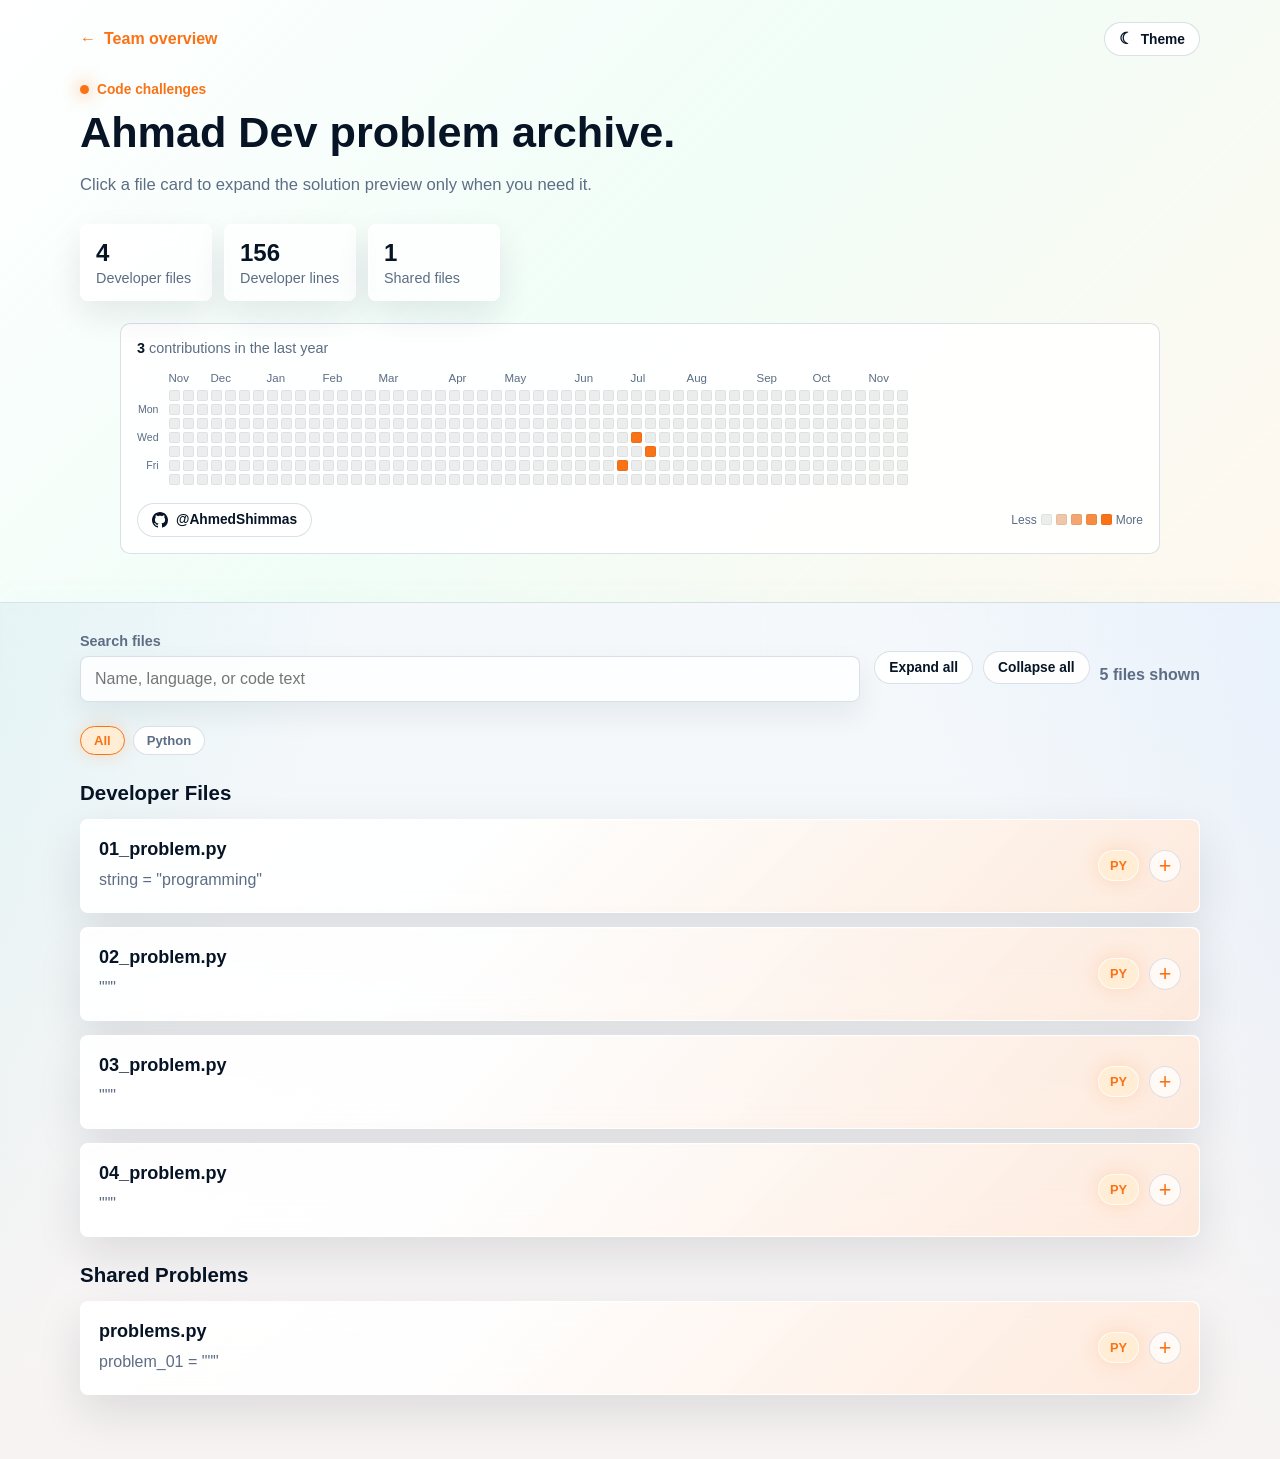
==== ahmad-dev.html @ 38b221e8 "chore: regenerate site [skip ci]" ====
<!DOCTYPE html>
<html lang="en">
<head>
  <meta charset="UTF-8" />
  <meta name="viewport" content="width=device-width, initial-scale=1.0" />
  <title>Ahmad Dev Problems</title>
  <script>(function () {
  try {
    var stored = localStorage.getItem("stg-theme");
    var theme = stored || (window.matchMedia && window.matchMedia("(prefers-color-scheme: light)").matches ? "light" : "dark");
    document.documentElement.setAttribute("data-theme", theme);
  } catch (e) {
    document.documentElement.setAttribute("data-theme", "dark");
  }
})();</script>
  <link rel="stylesheet" href="styles.css" />
  <script src="site.js" defer></script>
</head>
<body>
  <header class="hero developer-hero" style="--accent: #f97316; --soft: #ffedd5; --warm: #dcfce7; --ring: rgba(249, 115, 22, 0.2);">
    <nav class="topbar">
      <a class="back-link" href="index.html"><span aria-hidden="true">&larr;</span> Team overview</a>
      
      <button class="ghost-btn theme-toggle" type="button" data-theme-toggle aria-pressed="false" aria-label="Toggle theme">
        <span class="theme-icon" aria-hidden="true"><span class="icon-dark">&#9790;</span><span class="icon-light">&#9728;</span></span>
        <span>Theme</span>
      </button>
    
    </nav>
    <div class="hero-inner">
      <div class="hero-copy">
        <p class="eyebrow">Code challenges</p>
        <h1>Ahmad Dev problem archive.</h1>
        <p>Click a file card to expand the solution preview only when you need it.</p>
        <div class="stat-row">
          
      <div class="stat">
        <strong>4</strong>
        <span>Developer files</span>
      </div>
    
          
      <div class="stat">
        <strong>156</strong>
        <span>Developer lines</span>
      </div>
    
          
      <div class="stat">
        <strong>1</strong>
        <span>Shared files</span>
      </div>
    
        </div>
        
      <figure class="contrib" style="--accent: #f97316;">
        <figcaption class="contrib-caption">
          <strong>3</strong> contributions in the last year
        </figcaption>
        <div class="contrib-scroll">
          <div class="contrib-inner">
            <div class="contrib-months"><span class="contrib-month" style="--span: 3">Nov</span><span class="contrib-month" style="--span: 4">Dec</span><span class="contrib-month" style="--span: 4">Jan</span><span class="contrib-month" style="--span: 4">Feb</span><span class="contrib-month" style="--span: 5">Mar</span><span class="contrib-month" style="--span: 4">Apr</span><span class="contrib-month" style="--span: 5">May</span><span class="contrib-month" style="--span: 4">Jun</span><span class="contrib-month" style="--span: 4">Jul</span><span class="contrib-month" style="--span: 5">Aug</span><span class="contrib-month" style="--span: 4">Sep</span><span class="contrib-month" style="--span: 4">Oct</span><span class="contrib-month" style="--span: 3">Nov</span></div>
            <div class="contrib-weekdays"><span>Mon</span><span>Wed</span><span>Fri</span></div>
            <div class="contrib-weeks"><div class="contrib-week"><span class="contrib-day" data-level="0" title="2025-11-16"></span><span class="contrib-day" data-level="0" title="2025-11-17"></span><span class="contrib-day" data-level="0" title="2025-11-18"></span><span class="contrib-day" data-level="0" title="2025-11-19"></span><span class="contrib-day" data-level="0" title="2025-11-20"></span><span class="contrib-day" data-level="0" title="2025-11-21"></span><span class="contrib-day" data-level="0" title="2025-11-22"></span></div><div class="contrib-week"><span class="contrib-day" data-level="0" title="2025-11-23"></span><span class="contrib-day" data-level="0" title="2025-11-24"></span><span class="contrib-day" data-level="0" title="2025-11-25"></span><span class="contrib-day" data-level="0" title="2025-11-26"></span><span class="contrib-day" data-level="0" title="2025-11-27"></span><span class="contrib-day" data-level="0" title="2025-11-28"></span><span class="contrib-day" data-level="0" title="2025-11-29"></span></div><div class="contrib-week"><span class="contrib-day" data-level="0" title="2025-11-30"></span><span class="contrib-day" data-level="0" title="2025-12-01"></span><span class="contrib-day" data-level="0" title="2025-12-02"></span><span class="contrib-day" data-level="0" title="2025-12-03"></span><span class="contrib-day" data-level="0" title="2025-12-04"></span><span class="contrib-day" data-level="0" title="2025-12-05"></span><span class="contrib-day" data-level="0" title="2025-12-06"></span></div><div class="contrib-week"><span class="contrib-day" data-level="0" title="2025-12-07"></span><span class="contrib-day" data-level="0" title="2025-12-08"></span><span class="contrib-day" data-level="0" title="2025-12-09"></span><span class="contrib-day" data-level="0" title="2025-12-10"></span><span class="contrib-day" data-level="0" title="2025-12-11"></span><span class="contrib-day" data-level="0" title="2025-12-12"></span><span class="contrib-day" data-level="0" title="2025-12-13"></span></div><div class="contrib-week"><span class="contrib-day" data-level="0" title="2025-12-14"></span><span class="contrib-day" data-level="0" title="2025-12-15"></span><span class="contrib-day" data-level="0" title="2025-12-16"></span><span class="contrib-day" data-level="0" title="2025-12-17"></span><span class="contrib-day" data-level="0" title="2025-12-18"></span><span class="contrib-day" data-level="0" title="2025-12-19"></span><span class="contrib-day" data-level="0" title="2025-12-20"></span></div><div class="contrib-week"><span class="contrib-day" data-level="0" title="2025-12-21"></span><span class="contrib-day" data-level="0" title="2025-12-22"></span><span class="contrib-day" data-level="0" title="2025-12-23"></span><span class="contrib-day" data-level="0" title="2025-12-24"></span><span class="contrib-day" data-level="0" title="2025-12-25"></span><span class="contrib-day" data-level="0" title="2025-12-26"></span><span class="contrib-day" data-level="0" title="2025-12-27"></span></div><div class="contrib-week"><span class="contrib-day" data-level="0" title="2025-12-28"></span><span class="contrib-day" data-level="0" title="2025-12-29"></span><span class="contrib-day" data-level="0" title="2025-12-30"></span><span class="contrib-day" data-level="0" title="2025-12-31"></span><span class="contrib-day" data-level="0" title="2026-01-01"></span><span class="contrib-day" data-level="0" title="2026-01-02"></span><span class="contrib-day" data-level="0" title="2026-01-03"></span></div><div class="contrib-week"><span class="contrib-day" data-level="0" title="2026-01-04"></span><span class="contrib-day" data-level="0" title="2026-01-05"></span><span class="contrib-day" data-level="0" title="2026-01-06"></span><span class="contrib-day" data-level="0" title="2026-01-07"></span><span class="contrib-day" data-level="0" title="2026-01-08"></span><span class="contrib-day" data-level="0" title="2026-01-09"></span><span class="contrib-day" data-level="0" title="2026-01-10"></span></div><div class="contrib-week"><span class="contrib-day" data-level="0" title="2026-01-11"></span><span class="contrib-day" data-level="0" title="2026-01-12"></span><span class="contrib-day" data-level="0" title="2026-01-13"></span><span class="contrib-day" data-level="0" title="2026-01-14"></span><span class="contrib-day" data-level="0" title="2026-01-15"></span><span class="contrib-day" data-level="0" title="2026-01-16"></span><span class="contrib-day" data-level="0" title="2026-01-17"></span></div><div class="contrib-week"><span class="contrib-day" data-level="0" title="2026-01-18"></span><span class="contrib-day" data-level="0" title="2026-01-19"></span><span class="contrib-day" data-level="0" title="2026-01-20"></span><span class="contrib-day" data-level="0" title="2026-01-21"></span><span class="contrib-day" data-level="0" title="2026-01-22"></span><span class="contrib-day" data-level="0" title="2026-01-23"></span><span class="contrib-day" data-level="0" title="2026-01-24"></span></div><div class="contrib-week"><span class="contrib-day" data-level="0" title="2026-01-25"></span><span class="contrib-day" data-level="0" title="2026-01-26"></span><span class="contrib-day" data-level="0" title="2026-01-27"></span><span class="contrib-day" data-level="0" title="2026-01-28"></span><span class="contrib-day" data-level="0" title="2026-01-29"></span><span class="contrib-day" data-level="0" title="2026-01-30"></span><span class="contrib-day" data-level="0" title="2026-01-31"></span></div><div class="contrib-week"><span class="contrib-day" data-level="0" title="2026-02-01"></span><span class="contrib-day" data-level="0" title="2026-02-02"></span><span class="contrib-day" data-level="0" title="2026-02-03"></span><span class="contrib-day" data-level="0" title="2026-02-04"></span><span class="contrib-day" data-level="0" title="2026-02-05"></span><span class="contrib-day" data-level="0" title="2026-02-06"></span><span class="contrib-day" data-level="0" title="2026-02-07"></span></div><div class="contrib-week"><span class="contrib-day" data-level="0" title="2026-02-08"></span><span class="contrib-day" data-level="0" title="2026-02-09"></span><span class="contrib-day" data-level="0" title="2026-02-10"></span><span class="contrib-day" data-level="0" title="2026-02-11"></span><span class="contrib-day" data-level="0" title="2026-02-12"></span><span class="contrib-day" data-level="0" title="2026-02-13"></span><span class="contrib-day" data-level="0" title="2026-02-14"></span></div><div class="contrib-week"><span class="contrib-day" data-level="0" title="2026-02-15"></span><span class="contrib-day" data-level="0" title="2026-02-16"></span><span class="contrib-day" data-level="0" title="2026-02-17"></span><span class="contrib-day" data-level="0" title="2026-02-18"></span><span class="contrib-day" data-level="0" title="2026-02-19"></span><span class="contrib-day" data-level="0" title="2026-02-20"></span><span class="contrib-day" data-level="0" title="2026-02-21"></span></div><div class="contrib-week"><span class="contrib-day" data-level="0" title="2026-02-22"></span><span class="contrib-day" data-level="0" title="2026-02-23"></span><span class="contrib-day" data-level="0" title="2026-02-24"></span><span class="contrib-day" data-level="0" title="2026-02-25"></span><span class="contrib-day" data-level="0" title="2026-02-26"></span><span class="contrib-day" data-level="0" title="2026-02-27"></span><span class="contrib-day" data-level="0" title="2026-02-28"></span></div><div class="contrib-week"><span class="contrib-day" data-level="0" title="2026-03-01"></span><span class="contrib-day" data-level="0" title="2026-03-02"></span><span class="contrib-day" data-level="0" title="2026-03-03"></span><span class="contrib-day" data-level="0" title="2026-03-04"></span><span class="contrib-day" data-level="0" title="2026-03-05"></span><span class="contrib-day" data-level="0" title="2026-03-06"></span><span class="contrib-day" data-level="0" title="2026-03-07"></span></div><div class="contrib-week"><span class="contrib-day" data-level="0" title="2026-03-08"></span><span class="contrib-day" data-level="0" title="2026-03-09"></span><span class="contrib-day" data-level="0" title="2026-03-10"></span><span class="contrib-day" data-level="0" title="2026-03-11"></span><span class="contrib-day" data-level="0" title="2026-03-12"></span><span class="contrib-day" data-level="0" title="2026-03-13"></span><span class="contrib-day" data-level="0" title="2026-03-14"></span></div><div class="contrib-week"><span class="contrib-day" data-level="0" title="2026-03-15"></span><span class="contrib-day" data-level="0" title="2026-03-16"></span><span class="contrib-day" data-level="0" title="2026-03-17"></span><span class="contrib-day" data-level="0" title="2026-03-18"></span><span class="contrib-day" data-level="0" title="2026-03-19"></span><span class="contrib-day" data-level="0" title="2026-03-20"></span><span class="contrib-day" data-level="0" title="2026-03-21"></span></div><div class="contrib-week"><span class="contrib-day" data-level="0" title="2026-03-22"></span><span class="contrib-day" data-level="0" title="2026-03-23"></span><span class="contrib-day" data-level="0" title="2026-03-24"></span><span class="contrib-day" data-level="0" title="2026-03-25"></span><span class="contrib-day" data-level="0" title="2026-03-26"></span><span class="contrib-day" data-level="0" title="2026-03-27"></span><span class="contrib-day" data-level="0" title="2026-03-28"></span></div><div class="contrib-week"><span class="contrib-day" data-level="0" title="2026-03-29"></span><span class="contrib-day" data-level="0" title="2026-03-30"></span><span class="contrib-day" data-level="0" title="2026-03-31"></span><span class="contrib-day" data-level="0" title="2026-04-01"></span><span class="contrib-day" data-level="0" title="2026-04-02"></span><span class="contrib-day" data-level="0" title="2026-04-03"></span><span class="contrib-day" data-level="0" title="2026-04-04"></span></div><div class="contrib-week"><span class="contrib-day" data-level="0" title="2026-04-05"></span><span class="contrib-day" data-level="0" title="2026-04-06"></span><span class="contrib-day" data-level="0" title="2026-04-07"></span><span class="contrib-day" data-level="0" title="2026-04-08"></span><span class="contrib-day" data-level="0" title="2026-04-09"></span><span class="contrib-day" data-level="0" title="2026-04-10"></span><span class="contrib-day" data-level="0" title="2026-04-11"></span></div><div class="contrib-week"><span class="contrib-day" data-level="0" title="2026-04-12"></span><span class="contrib-day" data-level="0" title="2026-04-13"></span><span class="contrib-day" data-level="0" title="2026-04-14"></span><span class="contrib-day" data-level="0" title="2026-04-15"></span><span class="contrib-day" data-level="0" title="2026-04-16"></span><span class="contrib-day" data-level="0" title="2026-04-17"></span><span class="contrib-day" data-level="0" title="2026-04-18"></span></div><div class="contrib-week"><span class="contrib-day" data-level="0" title="2026-04-19"></span><span class="contrib-day" data-level="0" title="2026-04-20"></span><span class="contrib-day" data-level="0" title="2026-04-21"></span><span class="contrib-day" data-level="0" title="2026-04-22"></span><span class="contrib-day" data-level="0" title="2026-04-23"></span><span class="contrib-day" data-level="0" title="2026-04-24"></span><span class="contrib-day" data-level="0" title="2026-04-25"></span></div><div class="contrib-week"><span class="contrib-day" data-level="0" title="2026-04-26"></span><span class="contrib-day" data-level="0" title="2026-04-27"></span><span class="contrib-day" data-level="0" title="2026-04-28"></span><span class="contrib-day" data-level="0" title="2026-04-29"></span><span class="contrib-day" data-level="0" title="2026-04-30"></span><span class="contrib-day" data-level="0" title="2026-05-01"></span><span class="contrib-day" data-level="0" title="2026-05-02"></span></div><div class="contrib-week"><span class="contrib-day" data-level="0" title="2026-05-03"></span><span class="contrib-day" data-level="0" title="2026-05-04"></span><span class="contrib-day" data-level="0" title="2026-05-05"></span><span class="contrib-day" data-level="0" title="2026-05-06"></span><span class="contrib-day" data-level="0" title="2026-05-07"></span><span class="contrib-day" data-level="0" title="2026-05-08"></span><span class="contrib-day" data-level="0" title="2026-05-09"></span></div><div class="contrib-week"><span class="contrib-day" data-level="0" title="2026-05-10"></span><span class="contrib-day" data-level="0" title="2026-05-11"></span><span class="contrib-day" data-level="0" title="2026-05-12"></span><span class="contrib-day" data-level="0" title="2026-05-13"></span><span class="contrib-day" data-level="0" title="2026-05-14"></span><span class="contrib-day" data-level="0" title="2026-05-15"></span><span class="contrib-day" data-level="0" title="2026-05-16"></span></div><div class="contrib-week"><span class="contrib-day" data-level="0" title="2026-05-17"></span><span class="contrib-day" data-level="0" title="2026-05-18"></span><span class="contrib-day" data-level="0" title="2026-05-19"></span><span class="contrib-day" data-level="0" title="2026-05-20"></span><span class="contrib-day" data-level="0" title="2026-05-21"></span><span class="contrib-day" data-level="0" title="2026-05-22"></span><span class="contrib-day" data-level="0" title="2026-05-23"></span></div><div class="contrib-week"><span class="contrib-day" data-level="0" title="2026-05-24"></span><span class="contrib-day" data-level="0" title="2026-05-25"></span><span class="contrib-day" data-level="0" title="2026-05-26"></span><span class="contrib-day" data-level="0" title="2026-05-27"></span><span class="contrib-day" data-level="0" title="2026-05-28"></span><span class="contrib-day" data-level="0" title="2026-05-29"></span><span class="contrib-day" data-level="0" title="2026-05-30"></span></div><div class="contrib-week"><span class="contrib-day" data-level="0" title="2026-05-31"></span><span class="contrib-day" data-level="0" title="2026-06-01"></span><span class="contrib-day" data-level="0" title="2026-06-02"></span><span class="contrib-day" data-level="0" title="2026-06-03"></span><span class="contrib-day" data-level="0" title="2026-06-04"></span><span class="contrib-day" data-level="0" title="2026-06-05"></span><span class="contrib-day" data-level="0" title="2026-06-06"></span></div><div class="contrib-week"><span class="contrib-day" data-level="0" title="2026-06-07"></span><span class="contrib-day" data-level="0" title="2026-06-08"></span><span class="contrib-day" data-level="0" title="2026-06-09"></span><span class="contrib-day" data-level="0" title="2026-06-10"></span><span class="contrib-day" data-level="0" title="2026-06-11"></span><span class="contrib-day" data-level="0" title="2026-06-12"></span><span class="contrib-day" data-level="0" title="2026-06-13"></span></div><div class="contrib-week"><span class="contrib-day" data-level="0" title="2026-06-14"></span><span class="contrib-day" data-level="0" title="2026-06-15"></span><span class="contrib-day" data-level="0" title="2026-06-16"></span><span class="contrib-day" data-level="0" title="2026-06-17"></span><span class="contrib-day" data-level="0" title="2026-06-18"></span><span class="contrib-day" data-level="0" title="2026-06-19"></span><span class="contrib-day" data-level="0" title="2026-06-20"></span></div><div class="contrib-week"><span class="contrib-day" data-level="0" title="2026-06-21"></span><span class="contrib-day" data-level="0" title="2026-06-22"></span><span class="contrib-day" data-level="0" title="2026-06-23"></span><span class="contrib-day" data-level="0" title="2026-06-24"></span><span class="contrib-day" data-level="0" title="2026-06-25"></span><span class="contrib-day" data-level="0" title="2026-06-26"></span><span class="contrib-day" data-level="0" title="2026-06-27"></span></div><div class="contrib-week"><span class="contrib-day" data-level="0" title="2026-06-28"></span><span class="contrib-day" data-level="0" title="2026-06-29"></span><span class="contrib-day" data-level="0" title="2026-06-30"></span><span class="contrib-day" data-level="0" title="2026-07-01"></span><span class="contrib-day" data-level="0" title="2026-07-02"></span><span class="contrib-day" data-level="4" title="2026-07-03"></span><span class="contrib-day" data-level="0" title="2026-07-04"></span></div><div class="contrib-week"><span class="contrib-day" data-level="0" title="2026-07-05"></span><span class="contrib-day" data-level="0" title="2026-07-06"></span><span class="contrib-day" data-level="0" title="2026-07-07"></span><span class="contrib-day" data-level="4" title="2026-07-08"></span><span class="contrib-day" data-level="0" title="2026-07-09"></span><span class="contrib-day" data-level="0" title="2026-07-10"></span><span class="contrib-day" data-level="0" title="2026-07-11"></span></div><div class="contrib-week"><span class="contrib-day" data-level="0" title="2026-07-12"></span><span class="contrib-day" data-level="0" title="2026-07-13"></span><span class="contrib-day" data-level="0" title="2026-07-14"></span><span class="contrib-day" data-level="0" title="2026-07-15"></span><span class="contrib-day" data-level="4" title="2026-07-16"></span><span class="contrib-day" data-level="0" title="2026-07-17"></span><span class="contrib-day" data-level="0" title="2026-07-18"></span></div><div class="contrib-week"><span class="contrib-day" data-level="0" title="2026-07-19"></span><span class="contrib-day" data-level="0" title="2026-07-20"></span><span class="contrib-day" data-level="0" title="2026-07-21"></span><span class="contrib-day" data-level="0" title="2026-07-22"></span><span class="contrib-day" data-level="0" title="2026-07-23"></span><span class="contrib-day" data-level="0" title="2026-07-24"></span><span class="contrib-day" data-level="0" title="2026-07-25"></span></div><div class="contrib-week"><span class="contrib-day" data-level="0" title="2026-07-26"></span><span class="contrib-day" data-level="0" title="2026-07-27"></span><span class="contrib-day" data-level="0" title="2026-07-28"></span><span class="contrib-day" data-level="0" title="2026-07-29"></span><span class="contrib-day" data-level="0" title="2026-07-30"></span><span class="contrib-day" data-level="0" title="2026-07-31"></span><span class="contrib-day" data-level="0" title="2026-08-01"></span></div><div class="contrib-week"><span class="contrib-day" data-level="0" title="2026-08-02"></span><span class="contrib-day" data-level="0" title="2026-08-03"></span><span class="contrib-day" data-level="0" title="2026-08-04"></span><span class="contrib-day" data-level="0" title="2026-08-05"></span><span class="contrib-day" data-level="0" title="2026-08-06"></span><span class="contrib-day" data-level="0" title="2026-08-07"></span><span class="contrib-day" data-level="0" title="2026-08-08"></span></div><div class="contrib-week"><span class="contrib-day" data-level="0" title="2026-08-09"></span><span class="contrib-day" data-level="0" title="2026-08-10"></span><span class="contrib-day" data-level="0" title="2026-08-11"></span><span class="contrib-day" data-level="0" title="2026-08-12"></span><span class="contrib-day" data-level="0" title="2026-08-13"></span><span class="contrib-day" data-level="0" title="2026-08-14"></span><span class="contrib-day" data-level="0" title="2026-08-15"></span></div><div class="contrib-week"><span class="contrib-day" data-level="0" title="2026-08-16"></span><span class="contrib-day" data-level="0" title="2026-08-17"></span><span class="contrib-day" data-level="0" title="2026-08-18"></span><span class="contrib-day" data-level="0" title="2026-08-19"></span><span class="contrib-day" data-level="0" title="2026-08-20"></span><span class="contrib-day" data-level="0" title="2026-08-21"></span><span class="contrib-day" data-level="0" title="2026-08-22"></span></div><div class="contrib-week"><span class="contrib-day" data-level="0" title="2026-08-23"></span><span class="contrib-day" data-level="0" title="2026-08-24"></span><span class="contrib-day" data-level="0" title="2026-08-25"></span><span class="contrib-day" data-level="0" title="2026-08-26"></span><span class="contrib-day" data-level="0" title="2026-08-27"></span><span class="contrib-day" data-level="0" title="2026-08-28"></span><span class="contrib-day" data-level="0" title="2026-08-29"></span></div><div class="contrib-week"><span class="contrib-day" data-level="0" title="2026-08-30"></span><span class="contrib-day" data-level="0" title="2026-08-31"></span><span class="contrib-day" data-level="0" title="2026-09-01"></span><span class="contrib-day" data-level="0" title="2026-09-02"></span><span class="contrib-day" data-level="0" title="2026-09-03"></span><span class="contrib-day" data-level="0" title="2026-09-04"></span><span class="contrib-day" data-level="0" title="2026-09-05"></span></div><div class="contrib-week"><span class="contrib-day" data-level="0" title="2026-09-06"></span><span class="contrib-day" data-level="0" title="2026-09-07"></span><span class="contrib-day" data-level="0" title="2026-09-08"></span><span class="contrib-day" data-level="0" title="2026-09-09"></span><span class="contrib-day" data-level="0" title="2026-09-10"></span><span class="contrib-day" data-level="0" title="2026-09-11"></span><span class="contrib-day" data-level="0" title="2026-09-12"></span></div><div class="contrib-week"><span class="contrib-day" data-level="0" title="2026-09-13"></span><span class="contrib-day" data-level="0" title="2026-09-14"></span><span class="contrib-day" data-level="0" title="2026-09-15"></span><span class="contrib-day" data-level="0" title="2026-09-16"></span><span class="contrib-day" data-level="0" title="2026-09-17"></span><span class="contrib-day" data-level="0" title="2026-09-18"></span><span class="contrib-day" data-level="0" title="2026-09-19"></span></div><div class="contrib-week"><span class="contrib-day" data-level="0" title="2026-09-20"></span><span class="contrib-day" data-level="0" title="2026-09-21"></span><span class="contrib-day" data-level="0" title="2026-09-22"></span><span class="contrib-day" data-level="0" title="2026-09-23"></span><span class="contrib-day" data-level="0" title="2026-09-24"></span><span class="contrib-day" data-level="0" title="2026-09-25"></span><span class="contrib-day" data-level="0" title="2026-09-26"></span></div><div class="contrib-week"><span class="contrib-day" data-level="0" title="2026-09-27"></span><span class="contrib-day" data-level="0" title="2026-09-28"></span><span class="contrib-day" data-level="0" title="2026-09-29"></span><span class="contrib-day" data-level="0" title="2026-09-30"></span><span class="contrib-day" data-level="0" title="2026-10-01"></span><span class="contrib-day" data-level="0" title="2026-10-02"></span><span class="contrib-day" data-level="0" title="2026-10-03"></span></div><div class="contrib-week"><span class="contrib-day" data-level="0" title="2026-10-04"></span><span class="contrib-day" data-level="0" title="2026-10-05"></span><span class="contrib-day" data-level="0" title="2026-10-06"></span><span class="contrib-day" data-level="0" title="2026-10-07"></span><span class="contrib-day" data-level="0" title="2026-10-08"></span><span class="contrib-day" data-level="0" title="2026-10-09"></span><span class="contrib-day" data-level="0" title="2026-10-10"></span></div><div class="contrib-week"><span class="contrib-day" data-level="0" title="2026-10-11"></span><span class="contrib-day" data-level="0" title="2026-10-12"></span><span class="contrib-day" data-level="0" title="2026-10-13"></span><span class="contrib-day" data-level="0" title="2026-10-14"></span><span class="contrib-day" data-level="0" title="2026-10-15"></span><span class="contrib-day" data-level="0" title="2026-10-16"></span><span class="contrib-day" data-level="0" title="2026-10-17"></span></div><div class="contrib-week"><span class="contrib-day" data-level="0" title="2026-10-18"></span><span class="contrib-day" data-level="0" title="2026-10-19"></span><span class="contrib-day" data-level="0" title="2026-10-20"></span><span class="contrib-day" data-level="0" title="2026-10-21"></span><span class="contrib-day" data-level="0" title="2026-10-22"></span><span class="contrib-day" data-level="0" title="2026-10-23"></span><span class="contrib-day" data-level="0" title="2026-10-24"></span></div><div class="contrib-week"><span class="contrib-day" data-level="0" title="2026-10-25"></span><span class="contrib-day" data-level="0" title="2026-10-26"></span><span class="contrib-day" data-level="0" title="2026-10-27"></span><span class="contrib-day" data-level="0" title="2026-10-28"></span><span class="contrib-day" data-level="0" title="2026-10-29"></span><span class="contrib-day" data-level="0" title="2026-10-30"></span><span class="contrib-day" data-level="0" title="2026-10-31"></span></div><div class="contrib-week"><span class="contrib-day" data-level="0" title="2026-11-01"></span><span class="contrib-day" data-level="0" title="2026-11-02"></span><span class="contrib-day" data-level="0" title="2026-11-03"></span><span class="contrib-day" data-level="0" title="2026-11-04"></span><span class="contrib-day" data-level="0" title="2026-11-05"></span><span class="contrib-day" data-level="0" title="2026-11-06"></span><span class="contrib-day" data-level="0" title="2026-11-07"></span></div><div class="contrib-week"><span class="contrib-day" data-level="0" title="2026-11-08"></span><span class="contrib-day" data-level="0" title="2026-11-09"></span><span class="contrib-day" data-level="0" title="2026-11-10"></span><span class="contrib-day" data-level="0" title="2026-11-11"></span><span class="contrib-day" data-level="0" title="2026-11-12"></span><span class="contrib-day" data-level="0" title="2026-11-13"></span><span class="contrib-day" data-level="0" title="2026-11-14"></span></div><div class="contrib-week"><span class="contrib-day" data-level="0" title="2026-11-15"></span><span class="contrib-day" data-level="0" title="2026-11-16"></span><span class="contrib-day" data-level="0" title="2026-11-17"></span><span class="contrib-day" data-level="0" title="2026-11-18"></span><span class="contrib-day" data-level="0" title="2026-11-19"></span><span class="contrib-day" data-level="0" title="2026-11-20"></span><span class="contrib-day" data-level="0" title="2026-11-21"></span></div></div>
          </div>
        </div>
        <div class="contrib-footer">
          
      <a class="profile-btn" href="https://github.com/AhmedShimmas" target="_blank" rel="noopener noreferrer">
        <svg viewBox="0 0 16 16" width="16" height="16" aria-hidden="true" fill="currentColor"><path fill-rule="evenodd" d="M8 0C3.58 0 0 3.58 0 8c0 3.54 2.29 6.53 5.47 7.59.4.07.55-.17.55-.38 0-.19-.01-.82-.01-1.49-2.01.37-2.53-.49-2.69-.94-.09-.23-.48-.94-.82-1.13-.28-.15-.68-.52-.01-.53.63-.01 1.08.58 1.23.82.72 1.21 1.87.87 2.33.66.07-.52.28-.87.51-1.07-1.78-.2-3.64-.89-3.64-3.95 0-.87.31-1.59.82-2.15-.08-.2-.36-1.02.08-2.12 0 0 .67-.21 2.2.82.64-.18 1.32-.27 2-.27.68 0 1.36.09 2 .27 1.53-1.04 2.2-.82 2.2-.82.44 1.1.16 1.92.08 2.12.51.56.82 1.27.82 2.15 0 3.07-1.87 3.75-3.65 3.95.29.25.54.73.54 1.48 0 1.07-.01 1.93-.01 2.2 0 .21.15.46.55.38A8.013 8.013 0 0 0 16 8c0-4.42-3.58-8-8-8z"></path></svg>
        <span>@AhmedShimmas</span>
      </a>
    
          <div class="contrib-legend">
            <span>Less</span>
            <span class="contrib-day" data-level="0"></span>
            <span class="contrib-day" data-level="1"></span>
            <span class="contrib-day" data-level="2"></span>
            <span class="contrib-day" data-level="3"></span>
            <span class="contrib-day" data-level="4"></span>
            <span>More</span>
          </div>
        </div>
      </figure>
    
      </div>
    </div>
  </header>

  <main class="content" style="--accent: #f97316; --soft: #ffedd5; --ring: rgba(249, 115, 22, 0.2);">
    
      <section class="toolbar">
        <label class="search-box">
          <span>Search files</span>
          <input type="search" placeholder="Name, language, or code text" data-file-search />
        </label>
        <div class="toolbar-actions">
          <button class="ghost-btn" type="button" data-expand-all>Expand all</button>
          <button class="ghost-btn" type="button" data-collapse-all>Collapse all</button>
          <p class="visible-count" data-visible-count>5 files shown</p>
        </div>
      </section>
      <div class="filter-chips" role="group" aria-label="Filter by language"><button class="chip is-active" type="button" data-lang-filter="all" aria-pressed="true">All</button><button class="chip" type="button" data-lang-filter="python" aria-pressed="false">Python</button></div>
      <p class="empty-state" data-empty-state hidden>No matching files found.</p>
        
    
      <section class="file-section">
        <h2>Developer Files</h2>
        <div class="file-grid">
          
      <article class="file-card" data-expand-card data-search="01_problem.py ahmad-dev/01_problem.py python string = &quot;programming&quot; new_string = str() # start time: 1641h, 030726d def return_unique_characters_string(string): characters_list = [] for char in string: if char in characters_list: pass else: characters_list.append(char) new_string = &quot;&quot;.join(characters_list) return new_string print(return_unique_characters_string(string)) # solve time: 1644h" data-lang="python" style="--accent: #f97316; --soft: #ffedd5; --ring: rgba(249, 115, 22, 0.2);">
        <button class="file-toggle" type="button" aria-expanded="false" data-expand-toggle>
          <span class="file-title">
            <span class="file-heading-row">
              <span class="file-heading">01_problem.py</span>
              
            </span>
            <span class="file-summary">string = &quot;programming&quot;</span>
          </span>
          <span class="file-side">
            <span class="type-badge">PY</span>
            <span class="expand-mark" aria-hidden="true">+</span>
          </span>
        </button>
        <div class="file-detail-shell" data-expand-panel aria-hidden="true">
          <div class="file-detail">
            <div class="file-detail-inner">
              <p class="file-path">ahmad-dev/01_problem.py</p>
              <div class="code-wrap">
                <button class="copy-btn" type="button" data-copy data-label="Copy">Copy</button>
                <pre><code>string = &quot;programming&quot;
new_string = str()

# Start time: 1641h, 030726d
def return_unique_characters_string(string):
    
    characters_list = []

    for char in string:
        if char in characters_list:
            pass
        else:
            characters_list.append(char)
    
    new_string = &quot;&quot;.join(characters_list)
    return new_string

print(return_unique_characters_string(string))

# Solve time: 1644h</code></pre>
              </div>
              <div class="file-meta">
                <span class="meta-item">Python</span>
                <span class="meta-item">20 lines</span>
                <span class="meta-item">417 B</span>
                <a class="file-link" href="ahmad-dev/01_problem.py">Open raw file</a>
              </div>
            </div>
          </div>
        </div>
      </article>
    

      <article class="file-card" data-expand-card data-search="02_problem.py ahmad-dev/02_problem.py python &quot;&quot;&quot; write a program to count the number of characters in a string without using len(). eg. input: &quot;hello world&quot; output: 11 &quot;&quot;&quot; string = input(&quot;enter a string: &quot;) def count_characters(string): count = 0 for char in string: count += 1 return count print(f&quot;length of the string &#x27;{string}&#x27; is: &quot;, count_characters(string))" data-lang="python" style="--accent: #f97316; --soft: #ffedd5; --ring: rgba(249, 115, 22, 0.2);">
        <button class="file-toggle" type="button" aria-expanded="false" data-expand-toggle>
          <span class="file-title">
            <span class="file-heading-row">
              <span class="file-heading">02_problem.py</span>
              
            </span>
            <span class="file-summary">&quot;&quot;&quot;</span>
          </span>
          <span class="file-side">
            <span class="type-badge">PY</span>
            <span class="expand-mark" aria-hidden="true">+</span>
          </span>
        </button>
        <div class="file-detail-shell" data-expand-panel aria-hidden="true">
          <div class="file-detail">
            <div class="file-detail-inner">
              <p class="file-path">ahmad-dev/02_problem.py</p>
              <div class="code-wrap">
                <button class="copy-btn" type="button" data-copy data-label="Copy">Copy</button>
                <pre><code>&quot;&quot;&quot;
Write a program to count the number of characters in a string without using len().

eg.
Input: &quot;Hello World&quot;
Output: 11
&quot;&quot;&quot;

string = input(&quot;Enter a string: &quot;)
def count_characters(string):
    count = 0
    for char in string:
        count += 1
    return count

print(f&quot;Length of the string &#x27;{string}&#x27; is: &quot;, count_characters(string))</code></pre>
              </div>
              <div class="file-meta">
                <span class="meta-item">Python</span>
                <span class="meta-item">16 lines</span>
                <span class="meta-item">342 B</span>
                <a class="file-link" href="ahmad-dev/02_problem.py">Open raw file</a>
              </div>
            </div>
          </div>
        </div>
      </article>
    

      <article class="file-card" data-expand-card data-search="03_problem.py ahmad-dev/03_problem.py python &quot;&quot;&quot; reverse a string without using slicing ([::-1]) or reversed(). eg. input: &quot;python&quot; output: &quot;nohtyp&quot; &quot;&quot;&quot; string = &quot;ahmad&quot; def reversestringefficient(string): char_list = [] for char in string: char_list.insert(0, char) return &#x27;&#x27;.join(char_list) # but if using the insert method is not allowed, we can use a different approach: def reversestringalternative(string): reversed_string_list = [] for i in range(len(string) - 1, -1, -1): reversed_string_list.append(string[i]) return &#x27;&#x27;.join(reversed_string_list) &quot;&quot;&quot; explaination for reversestringalternative: what &quot;range(len(string) - 1, -1, -1)&quot; does is it starts from the last index of the string and goes to the first index, effectively reversing the string. example: if string = &quot;ahmad&quot;, len(string) = 5, so range(len(string) - 1, -1, -1) will generate the indices [4, 3, 2, 1, 0]. this means we will access the characters in the order: string[4] = &#x27;d&#x27;, string[3] = &#x27;a&#x27;, string[2] = &#x27;m&#x27;, string[1] = &#x27;h&#x27;, string[0] &quot;&quot;&quot;" data-lang="python" style="--accent: #f97316; --soft: #ffedd5; --ring: rgba(249, 115, 22, 0.2);">
        <button class="file-toggle" type="button" aria-expanded="false" data-expand-toggle>
          <span class="file-title">
            <span class="file-heading-row">
              <span class="file-heading">03_problem.py</span>
              
            </span>
            <span class="file-summary">&quot;&quot;&quot;</span>
          </span>
          <span class="file-side">
            <span class="type-badge">PY</span>
            <span class="expand-mark" aria-hidden="true">+</span>
          </span>
        </button>
        <div class="file-detail-shell" data-expand-panel aria-hidden="true">
          <div class="file-detail">
            <div class="file-detail-inner">
              <p class="file-path">ahmad-dev/03_problem.py</p>
              <div class="code-wrap">
                <button class="copy-btn" type="button" data-copy data-label="Copy">Copy</button>
                <pre><code>&quot;&quot;&quot;
Reverse a string without using slicing ([::-1]) or reversed().

eg.
Input: &quot;Python&quot;
Output: &quot;nohtyP&quot;
&quot;&quot;&quot;

string = &quot;ahmad&quot;

def reverseStringEfficient(string):
    char_list = []
    for char in string:
        char_list.insert(0, char)
    return &#x27;&#x27;.join(char_list)

# But if using the insert method is not allowed, we can use a different approach:

def reverseStringAlternative(string):
    reversed_string_list = []
    for i in range(len(string) - 1, -1, -1): 
        reversed_string_list.append(string[i])
    return &#x27;&#x27;.join(reversed_string_list)

&quot;&quot;&quot;
Explaination for reverseStringAlternative:

what &quot;range(len(string) - 1, -1, -1)&quot; does is it starts from the last index of the string and goes to the first index, effectively reversing the string.

    Example: 
        if string = &quot;ahmad&quot;, len(string) = 5, so range(len(string) - 1, -1, -1) will generate the indices [4, 3, 2, 1, 0]. This means we will access the characters in the order: string[4] = &#x27;d&#x27;, string[3] = &#x27;a&#x27;, string[2] = &#x27;m&#x27;, string[1] = &#x27;h&#x27;, string[0]
&quot;&quot;&quot; </code></pre>
              </div>
              <div class="file-meta">
                <span class="meta-item">Python</span>
                <span class="meta-item">32 lines</span>
                <span class="meta-item">1.0 KB</span>
                <a class="file-link" href="ahmad-dev/03_problem.py">Open raw file</a>
              </div>
            </div>
          </div>
        </div>
      </article>
    

      <article class="file-card" data-expand-card data-search="04_problem.py ahmad-dev/04_problem.py python &quot;&quot;&quot; given two strings, determine whether they are at most one edit away an edit is: insert one charachter delete one charachter replace one charachter example: input: &quot;pale&quot; &quot;ple&quot; output: true input: &quot;pale&quot; &quot;bake&quot; output: false &quot;&quot;&quot; string1 = input(&quot;enter your first string: &quot;) string2 = input(&quot;enter your second string: &quot;) def is_one_edit_away(string1, string2): unique_indices_count = 0 len1 = len(string1) len2 = len(string2) if len1 == len2: print( f&quot;&quot;&quot; ==================================================== identified case 01: same length strings. ==================================================== &quot;&quot;&quot;) for idx in range(len(string1)): if string1[idx] == string2[idx]: continue else: unique_indices_count +=1 if len1 != len2: result = len1 - len2 if len1 &gt; len2 else len2 -len1 if result &gt; 1: print( f&quot;&quot;&quot; ==================================================== identified case 02: length difference of more than 1. ==================================================== &quot;&quot;&quot;) return false else: print( f&quot;&quot;&quot; ==================================================== identified case 03: length difference of 1. ==================================================== &quot;&quot;&quot;) longer_string = string1 if len1 &gt; len2 else string2 print(f&quot;longer string = {longer_string}, length = {len(longer_string)}&quot;) shorter_string = string2 if len2 &lt; len1 else string1 print(f&quot;shorter strin" data-lang="python" style="--accent: #f97316; --soft: #ffedd5; --ring: rgba(249, 115, 22, 0.2);">
        <button class="file-toggle" type="button" aria-expanded="false" data-expand-toggle>
          <span class="file-title">
            <span class="file-heading-row">
              <span class="file-heading">04_problem.py</span>
              
            </span>
            <span class="file-summary">&quot;&quot;&quot;</span>
          </span>
          <span class="file-side">
            <span class="type-badge">PY</span>
            <span class="expand-mark" aria-hidden="true">+</span>
          </span>
        </button>
        <div class="file-detail-shell" data-expand-panel aria-hidden="true">
          <div class="file-detail">
            <div class="file-detail-inner">
              <p class="file-path">ahmad-dev/04_problem.py</p>
              <div class="code-wrap">
                <button class="copy-btn" type="button" data-copy data-label="Copy">Copy</button>
                <pre><code>&quot;&quot;&quot;
Given two strings, determine whether they are at most one edit away

An Edit is:
insert one charachter
Delete one charachter
Replace one charachter

Example:
Input:
&quot;pale&quot;
&quot;ple&quot;

Output: True

Input:
&quot;pale&quot;
&quot;bake&quot;
Output: False
&quot;&quot;&quot;

string1 = input(&quot;Enter your first string: &quot;)
string2 = input(&quot;Enter your second string: &quot;)

def is_one_edit_away(string1, string2):
    unique_indices_count = 0
    len1 = len(string1)
    len2 = len(string2)

    if len1 == len2:
        print(
            f&quot;&quot;&quot;
                ====================================================
                      Identified Case 01: Same Length Strings.
                ====================================================
            &quot;&quot;&quot;)
        for idx in range(len(string1)):
            if string1[idx] == string2[idx]:
                continue
            else:
                unique_indices_count +=1
    
    if len1 != len2:
        result = len1 - len2 if len1 &gt; len2 else len2 -len1
        if result &gt; 1:
            print(
            f&quot;&quot;&quot;
                ====================================================
                Identified Case 02: Length Difference of more than 1.
                ====================================================
            &quot;&quot;&quot;)
            return False
        else:
            print(
            f&quot;&quot;&quot;
                ====================================================
                    Identified Case 03: Length Difference of 1.
                ====================================================
            &quot;&quot;&quot;)

            longer_string = string1 if len1 &gt; len2 else string2
            print(f&quot;Longer String = {longer_string}, Length = {len(longer_string)}&quot;)

            shorter_string = string2 if len2 &lt; len1 else string1
            print(f&quot;Shorter String = {shorter_string}, Length = {len(shorter_string)} \n&quot;)

            longer_array = list(char for char in longer_string)
            shorter_array = list(char for char in shorter_string)

            unique_characters_count = 0
            
            for char in longer_array:
                if char in shorter_array:
                    continue
                else:
                    unique_characters_count += 1
            
            if unique_characters_count &gt; 1:
                return False
            return True
... 8 more line(s)</code></pre>
              </div>
              <div class="file-meta">
                <span class="meta-item">Python</span>
                <span class="meta-item">88 lines</span>
                <span class="meta-item">2.4 KB</span>
                <a class="file-link" href="ahmad-dev/04_problem.py">Open raw file</a>
              </div>
            </div>
          </div>
        </div>
      </article>
    
        </div>
      </section>
    
    
      <section class="file-section">
        <h2>Shared Problems</h2>
        <div class="file-grid">
          
      <article class="file-card" data-expand-card data-search="problems.py problems/problems.py python problem_01 = &quot;&quot;&quot; a string such that it has duplicate characters in it. the string can be of any length and can contain any characters. your solution should eliminate all the duplicate characters from the string and return a new string with only unique characters. eg. input: &quot;programming&quot; output: &quot;progamin&quot; &quot;&quot;&quot; problem_02 = &quot;&quot;&quot; write a program to count the number of characters in a string without using len(). eg. input: &quot;hello world&quot; output: 11 &quot;&quot;&quot; problem_03 = &quot;&quot;&quot; reverse a string without using slicing ([::-1]) or reversed(). eg. input: &quot;python&quot; output: &quot;nohtyp&quot; &quot;&quot;&quot; problem_04 = &quot;&quot;&quot; given two strings, determine whether they are at most one edit away an edit is: insert one charachter delete one charachter replace one charachter example: input: &quot;pale&quot; &quot;ple&quot; output: true input: &quot;pale&quot; &quot;bake&quot; output: false &quot;&quot;&quot; problem_05 = &quot;&quot;&quot; given a text and a pattern, return all starting indices where the pattern appears. example: text: &quot;ababcabcab&quot; pattern: &quot;abc&quot; output: [2,5] &quot;&quot;&quot;" data-lang="python" style="--accent: #f97316; --soft: #ffedd5; --ring: rgba(249, 115, 22, 0.2);">
        <button class="file-toggle" type="button" aria-expanded="false" data-expand-toggle>
          <span class="file-title">
            <span class="file-heading-row">
              <span class="file-heading">problems.py</span>
              
            </span>
            <span class="file-summary">problem_01 = &quot;&quot;&quot;</span>
          </span>
          <span class="file-side">
            <span class="type-badge">PY</span>
            <span class="expand-mark" aria-hidden="true">+</span>
          </span>
        </button>
        <div class="file-detail-shell" data-expand-panel aria-hidden="true">
          <div class="file-detail">
            <div class="file-detail-inner">
              <p class="file-path">problems/problems.py</p>
              <div class="code-wrap">
                <button class="copy-btn" type="button" data-copy data-label="Copy">Copy</button>
                <pre><code>problem_01 = &quot;&quot;&quot;
A string such that it has duplicate characters in it. The string can be of any length and can contain any characters.
Your solution should eliminate all the duplicate characters from the string and return a new string with only unique characters.

eg. 
Input: &quot;programming&quot;
Output: &quot;progamin&quot;
&quot;&quot;&quot;

problem_02 = &quot;&quot;&quot;
Write a program to count the number of characters in a string without using len().

eg.
Input: &quot;Hello World&quot;
Output: 11
&quot;&quot;&quot;

problem_03 = &quot;&quot;&quot;
Reverse a string without using slicing ([::-1]) or reversed().

eg.
Input: &quot;Python&quot;
Output: &quot;nohtyP&quot;
&quot;&quot;&quot;


problem_04 = &quot;&quot;&quot;
Given two strings, determine whether they are at most one edit away

An Edit is:
insert one charachter
Delete one charachter
Replace one charachter

Example:
Input:
&quot;pale&quot;
&quot;ple&quot;

Output: True

Input:
&quot;pale&quot;
&quot;bake&quot;
Output: False
&quot;&quot;&quot;


problem_05 = &quot;&quot;&quot;
Given a text and a pattern, return all starting indices where the pattern appears.

Example:
Text: &quot;ababcabcab&quot;
pattern: &quot;abc&quot;

Output: [2,5]
&quot;&quot;&quot;</code></pre>
              </div>
              <div class="file-meta">
                <span class="meta-item">Python</span>
                <span class="meta-item">57 lines</span>
                <span class="meta-item">994 B</span>
                <a class="file-link" href="problems/problems.py">Open raw file</a>
              </div>
            </div>
          </div>
        </div>
      </article>
    
        </div>
      </section>
    
  </main>
</body>
</html>
---- styles.css ----
:root {
  color-scheme: light;
  --ink: #071426;
  --muted: #5d6d84;
  --paper: rgba(255, 255, 255, 0.9);
  --paper-strong: #ffffff;
  --line: rgba(124, 144, 170, 0.28);
  --surface: #f4f8fb;
  --shadow: 0 24px 70px rgba(15, 23, 42, 0.15);
  --glow-teal: rgba(20, 184, 166, 0.34);
  --glow-blue: rgba(59, 130, 246, 0.2);
  --glow-warm: rgba(249, 115, 22, 0.22);
}

* {
  box-sizing: border-box;
}

html {
  scroll-behavior: smooth;
}

body {
  margin: 0;
  min-height: 100vh;
  font-family: Arial, Helvetica, sans-serif;
  background:
    linear-gradient(115deg, rgba(20, 184, 166, 0.12), transparent 34%),
    linear-gradient(245deg, rgba(59, 130, 246, 0.1), transparent 36%),
    linear-gradient(180deg, #fbfcff 0%, var(--surface) 48%, #f7f3f2 100%);
  color: var(--ink);
}

body::before {
  content: "";
  position: fixed;
  inset: 0;
  z-index: -1;
  pointer-events: none;
  background-image:
    linear-gradient(rgba(15, 23, 42, 0.04) 1px, transparent 1px),
    linear-gradient(90deg, rgba(15, 23, 42, 0.04) 1px, transparent 1px);
  background-size: 38px 38px;
  mask-image: linear-gradient(to bottom, rgba(0, 0, 0, 0.82), transparent 80%);
}

a {
  color: inherit;
}

.hero {
  position: relative;
  overflow: hidden;
  border-bottom: 1px solid var(--line);
  background:
    linear-gradient(135deg, rgba(255, 255, 255, 0.94), rgba(236, 253, 245, 0.76) 48%, rgba(255, 247, 237, 0.9)),
    #ffffff;
}

.hero::after {
  content: "";
  position: absolute;
  inset: auto 0 -1px;
  height: 1px;
  background: linear-gradient(90deg, transparent, var(--glow-teal), var(--glow-warm), transparent);
  box-shadow: 0 0 24px var(--glow-teal);
}

.hero-inner,
.content,
.topbar {
  width: min(1120px, calc(100% - 40px));
  margin: 0 auto;
}

.hero-inner {
  display: grid;
  grid-template-columns: minmax(0, 1.08fr) minmax(320px, 0.92fr);
  gap: 42px;
  align-items: center;
  padding: 34px 0 32px;
}

.eyebrow {
  display: inline-flex;
  align-items: center;
  gap: 8px;
  margin: 0 0 12px;
  color: var(--accent, #14b8a6);
  font-size: 0.86rem;
  font-weight: 800;
  letter-spacing: 0;
}

.eyebrow::before {
  content: "";
  width: 9px;
  height: 9px;
  border-radius: 50%;
  background: currentColor;
  box-shadow: 0 0 18px currentColor;
}

h1,
h2,
h3,
p {
  overflow-wrap: anywhere;
}

h1 {
  margin: 0;
  max-width: 760px;
  font-size: 2.7rem;
  line-height: 1.07;
  letter-spacing: 0;
}

.hero-copy {
  min-width: 0;
}

.hero-copy > p:not(.eyebrow) {
  max-width: 650px;
  margin: 16px 0 0;
  color: var(--muted);
  font-size: 1.04rem;
  line-height: 1.7;
}

.stat-row {
  display: flex;
  flex-wrap: wrap;
  gap: 12px;
  margin-top: 24px;
}

.stat {
  min-width: 132px;
  padding: 14px 15px;
  border: 1px solid rgba(255, 255, 255, 0.72);
  border-radius: 8px;
  background: rgba(255, 255, 255, 0.72);
  box-shadow: 0 14px 34px rgba(15, 23, 42, 0.09), inset 0 1px 0 rgba(255, 255, 255, 0.88);
  backdrop-filter: blur(16px);
}

.stat strong {
  display: block;
  font-size: 1.5rem;
}

.stat span {
  display: block;
  margin-top: 3px;
  color: var(--muted);
  font-size: 0.9rem;
}

.code-board {
  position: relative;
  min-height: 250px;
  border: 1px solid rgba(148, 163, 184, 0.24);
  border-radius: 8px;
  background: linear-gradient(145deg, #0e1728, #111827 52%, #07111f);
  box-shadow: 0 28px 70px rgba(15, 23, 42, 0.28), 0 0 38px rgba(20, 184, 166, 0.18);
  overflow: hidden;
}

.code-board::after {
  content: "";
  position: absolute;
  inset: 0;
  pointer-events: none;
  background: linear-gradient(120deg, transparent 18%, rgba(255, 255, 255, 0.08), transparent 42%);
  transform: translateX(-55%);
  animation: board-sheen 6s ease-in-out infinite;
}

@keyframes board-sheen {
  0%, 55% { transform: translateX(-60%); }
  100% { transform: translateX(70%); }
}

.board-bar {
  display: flex;
  gap: 8px;
  padding: 14px;
  border-bottom: 1px solid rgba(255, 255, 255, 0.1);
}

.board-dot {
  width: 10px;
  height: 10px;
  border-radius: 999px;
  background: var(--dot);
  box-shadow: 0 0 16px var(--dot);
}

.board-body {
  display: grid;
  grid-template-columns: 1fr 1fr;
  gap: 16px;
  padding: 20px;
}

.code-lines {
  display: grid;
  gap: 10px;
}

.code-line {
  height: 12px;
  border-radius: 999px;
  background: rgba(255, 255, 255, 0.16);
}

.code-line:nth-child(2) {
  width: 74%;
  background: rgba(45, 212, 191, 0.55);
  box-shadow: 0 0 18px rgba(45, 212, 191, 0.18);
}

.code-line:nth-child(3) {
  width: 88%;
}

.code-line:nth-child(4) {
  width: 62%;
  background: rgba(251, 146, 60, 0.54);
  box-shadow: 0 0 18px rgba(251, 146, 60, 0.16);
}

.visual-grid {
  display: grid;
  grid-template-columns: repeat(3, 1fr);
  gap: 9px;
}

.visual-grid span {
  aspect-ratio: 1;
  border-radius: 8px;
  background: var(--tile);
  box-shadow: 0 14px 26px rgba(15, 23, 42, 0.16), 0 0 18px rgba(255, 255, 255, 0.08);
  opacity: 0.95;
}

.content {
  padding: 30px 0 64px;
}

.section-heading {
  display: flex;
  align-items: end;
  justify-content: space-between;
  gap: 18px;
  margin-bottom: 18px;
}

.section-heading h2,
.file-section h2 {
  margin: 0;
  color: #071426;
}

.section-heading h2 {
  font-size: 1.5rem;
}

.section-heading p {
  margin: 6px 0 0;
  color: var(--muted);
}

.developer-grid {
  display: grid;
  grid-template-columns: repeat(3, minmax(0, 1fr));
  gap: 18px;
}

.developer-card,
.file-card {
  border: 1px solid rgba(255, 255, 255, 0.74);
  border-radius: 8px;
  background: var(--paper);
  box-shadow: 0 18px 46px rgba(15, 23, 42, 0.11), inset 0 1px 0 rgba(255, 255, 255, 0.82);
  backdrop-filter: blur(18px);
}

.developer-card {
  position: relative;
  display: flex;
  min-height: 240px;
  flex-direction: column;
  justify-content: space-between;
  padding: 20px;
  text-decoration: none;
  overflow: hidden;
  transition: transform 0.18s ease, box-shadow 0.18s ease, border-color 0.18s ease;
}

.developer-card::before,
.file-card::before {
  content: "";
  position: absolute;
  inset: 0;
  pointer-events: none;
  border-radius: inherit;
  background: linear-gradient(135deg, rgba(255, 255, 255, 0.55), transparent 34%, var(--ring, rgba(20, 184, 166, 0.16)));
  opacity: 0.74;
}

.developer-card:hover {
  transform: translateY(-5px);
  border-color: var(--accent);
  box-shadow: var(--shadow), 0 0 34px var(--ring, rgba(20, 184, 166, 0.18));
}

.developer-card > * {
  position: relative;
}

.developer-top {
  display: flex;
  gap: 14px;
  align-items: center;
}

.avatar {
  display: grid;
  flex: 0 0 auto;
  width: 54px;
  height: 54px;
  place-items: center;
  border-radius: 50%;
  background: linear-gradient(135deg, var(--soft), var(--warm));
  color: var(--accent);
  font-weight: 800;
  box-shadow: 0 0 28px var(--ring, rgba(20, 184, 166, 0.18));
}

.developer-name {
  margin: 0;
  font-size: 1.25rem;
  font-weight: 800;
}

.developer-focus,
.latest,
.file-path,
.file-summary,
.meta-item {
  color: var(--muted);
}

.developer-focus {
  margin: 4px 0 0;
}

.latest {
  min-height: 44px;
  margin: 18px 0;
  line-height: 1.5;
}

.mini-stats {
  display: grid;
  grid-template-columns: 1fr 1fr;
  gap: 10px;
}

.mini-stat {
  padding: 12px;
  border: 1px solid rgba(255, 255, 255, 0.72);
  border-radius: 8px;
  background: rgba(248, 250, 252, 0.75);
}

.mini-stat strong {
  display: block;
  font-size: 1.25rem;
}

.mini-stat span {
  color: var(--muted);
  font-size: 0.85rem;
}

.card-action {
  display: inline-flex;
  align-items: center;
  gap: 8px;
  margin-top: 18px;
  color: var(--accent);
  font-weight: 800;
}

.topbar {
  padding-top: 22px;
}

.back-link {
  display: inline-flex;
  align-items: center;
  gap: 8px;
  color: var(--accent, #14b8a6);
  font-weight: 800;
  text-decoration: none;
}

.developer-hero .hero-inner {
  grid-template-columns: minmax(0, 1fr);
  padding-top: 24px;
}

.toolbar {
  display: grid;
  grid-template-columns: minmax(260px, 1fr) auto;
  gap: 14px;
  align-items: center;
  margin-bottom: 24px;
}

.search-box {
  display: block;
}

.search-box span {
  display: block;
  margin-bottom: 7px;
  color: var(--muted);
  font-size: 0.9rem;
  font-weight: 700;
}

.search-box input {
  width: 100%;
  min-height: 46px;
  border: 1px solid rgba(148, 163, 184, 0.34);
  border-radius: 8px;
  padding: 0 14px;
  background: rgba(255, 255, 255, 0.82);
  color: var(--ink);
  font: inherit;
  outline: none;
  box-shadow: 0 12px 30px rgba(15, 23, 42, 0.07);
}

.search-box input:focus {
  border-color: var(--accent, #14b8a6);
  box-shadow: 0 0 0 4px var(--ring, rgba(20, 184, 166, 0.16)), 0 18px 44px rgba(15, 23, 42, 0.1);
}

.visible-count {
  align-self: end;
  margin: 0;
  color: var(--muted);
  font-weight: 700;
}

.file-section {
  margin-top: 26px;
}

.file-section h2 {
  margin-bottom: 14px;
  font-size: 1.28rem;
}

.file-grid {
  display: grid;
  gap: 14px;
}

.file-card {
  position: relative;
  overflow: hidden;
}

.file-card[open] {
  box-shadow: var(--shadow), 0 0 38px var(--ring, rgba(20, 184, 166, 0.18));
}

.file-card[open] .expand-mark {
  transform: rotate(45deg);
}

.file-card summary {
  position: relative;
  display: grid;
  grid-template-columns: minmax(0, 1fr) auto;
  gap: 16px;
  align-items: center;
  min-height: 92px;
  padding: 18px;
  cursor: pointer;
  list-style: none;
}

.file-card summary::-webkit-details-marker {
  display: none;
}

.file-card summary:focus-visible {
  outline: 3px solid var(--ring, rgba(20, 184, 166, 0.2));
  outline-offset: -4px;
}

.file-title {
  min-width: 0;
}

.file-title h3 {
  margin: 0 0 7px;
  font-size: 1.13rem;
  line-height: 1.2;
}

.file-summary {
  display: -webkit-box;
  margin: 0;
  overflow: hidden;
  line-height: 1.5;
  -webkit-line-clamp: 1;
  -webkit-box-orient: vertical;
}

.file-side {
  display: inline-flex;
  gap: 10px;
  align-items: center;
}

.type-badge {
  flex: 0 0 auto;
  border: 1px solid rgba(255, 255, 255, 0.78);
  border-radius: 999px;
  padding: 7px 11px;
  background: var(--soft, #d8fbf4);
  color: var(--accent, #14b8a6);
  font-size: 0.8rem;
  font-weight: 800;
  box-shadow: 0 0 20px var(--ring, rgba(20, 184, 166, 0.16));
}

.expand-mark {
  display: grid;
  width: 32px;
  height: 32px;
  place-items: center;
  border: 1px solid rgba(148, 163, 184, 0.3);
  border-radius: 50%;
  background: rgba(255, 255, 255, 0.72);
  color: var(--accent, #14b8a6);
  font-size: 1.35rem;
  line-height: 1;
  transition: transform 0.18s ease;
}

.file-detail {
  position: relative;
  padding: 0 18px 18px;
}

.file-path {
  margin: 0 0 10px;
  font-size: 0.86rem;
}

pre {
  max-height: 430px;
  margin: 0;
  overflow: auto;
  border: 1px solid rgba(148, 163, 184, 0.24);
  border-radius: 8px;
  background: #0f172a;
  color: #e2e8f0;
  padding: 16px;
  line-height: 1.55;
  box-shadow: inset 0 1px 0 rgba(255, 255, 255, 0.04);
}

code {
  font-family: Consolas, "Courier New", monospace;
  font-size: 0.92rem;
}

.file-meta {
  display: flex;
  flex-wrap: wrap;
  gap: 10px;
  align-items: center;
  margin-top: 14px;
}

.meta-item,
.file-link {
  border-radius: 999px;
  padding: 7px 10px;
  background: rgba(244, 247, 251, 0.82);
  font-size: 0.86rem;
  font-weight: 700;
}

.file-link {
  margin-left: auto;
  background: var(--soft, #d8fbf4);
  color: var(--accent, #14b8a6);
  text-decoration: none;
  box-shadow: 0 0 20px var(--ring, rgba(20, 184, 166, 0.16));
}

.empty-state {
  margin: 0;
  border: 1px dashed rgba(148, 163, 184, 0.42);
  border-radius: 8px;
  padding: 18px;
  background: rgba(255, 255, 255, 0.72);
  color: var(--muted);
}

[hidden] {
  display: none !important;
}

@media (max-width: 860px) {
  .hero-inner {
    grid-template-columns: 1fr;
  }

  .developer-grid {
    grid-template-columns: 1fr;
  }

  .toolbar {
    grid-template-columns: 1fr;
  }

  .visible-count {
    align-self: start;
  }
}

@media (max-width: 560px) {
  .hero-inner,
  .content,
  .topbar {
    width: min(100% - 28px, 1120px);
  }

  h1 {
    font-size: 2rem;
  }

  .board-body {
    grid-template-columns: 1fr;
  }

  .section-heading {
    align-items: start;
    flex-direction: column;
  }

  .file-card summary {
    grid-template-columns: 1fr;
  }

  .file-side {
    justify-content: space-between;
    width: 100%;
  }

  .file-meta {
    align-items: start;
    flex-direction: column;
  }

  .file-link {
    margin-left: 0;
  }
}
/* Modern glow theme overrides (dark is opt-in via [data-theme="dark"]) */
[data-theme="dark"] {
  color-scheme: dark;
  --ink: #eaf2ff;
  --muted: #9fb0ca;
  --paper: rgba(15, 23, 42, 0.74);
  --line: rgba(148, 163, 184, 0.22);
  --surface: #07111f;
  --shadow: 0 28px 80px rgba(0, 0, 0, 0.38);
  --glow-teal: rgba(20, 184, 166, 0.42);
  --glow-blue: rgba(59, 130, 246, 0.3);
  --glow-warm: rgba(249, 115, 22, 0.26);
}

[data-theme="dark"] body {
  background:
    radial-gradient(circle at 12% 12%, rgba(20, 184, 166, 0.34), transparent 28%),
    radial-gradient(circle at 86% 10%, rgba(59, 130, 246, 0.28), transparent 32%),
    radial-gradient(circle at 72% 88%, rgba(249, 115, 22, 0.2), transparent 34%),
    linear-gradient(135deg, #050914 0%, #07111f 42%, #111827 100%);
}

[data-theme="dark"] body::before {
  background-image:
    linear-gradient(rgba(255, 255, 255, 0.045) 1px, transparent 1px),
    linear-gradient(90deg, rgba(255, 255, 255, 0.045) 1px, transparent 1px);
}

[data-theme="dark"] .hero {
  background:
    linear-gradient(135deg, rgba(15, 23, 42, 0.88), rgba(17, 94, 89, 0.62) 48%, rgba(88, 28, 8, 0.42)),
    rgba(7, 17, 31, 0.94);
}

.section-heading h2,
.file-section h2 {
  color: var(--ink);
}

[data-theme="dark"] .stat,
[data-theme="dark"] .mini-stat,
[data-theme="dark"] .search-box input,
[data-theme="dark"] .empty-state,
[data-theme="dark"] .meta-item {
  border-color: rgba(255, 255, 255, 0.14);
  background: rgba(15, 23, 42, 0.68);
  box-shadow: 0 16px 38px rgba(0, 0, 0, 0.24), inset 0 1px 0 rgba(255, 255, 255, 0.12);
}

[data-theme="dark"] .developer-card,
[data-theme="dark"] .file-card {
  border-color: rgba(255, 255, 255, 0.14);
  background: rgba(15, 23, 42, 0.74);
  box-shadow: 0 22px 58px rgba(0, 0, 0, 0.3), inset 0 1px 0 rgba(255, 255, 255, 0.12);
}

[data-theme="dark"] .developer-card::before,
[data-theme="dark"] .file-card::before {
  background: linear-gradient(135deg, rgba(255, 255, 255, 0.12), transparent 34%, var(--ring, rgba(20, 184, 166, 0.16)));
  opacity: 0.88;
}

.file-card {
  transition: border-color 0.22s ease, box-shadow 0.22s ease, transform 0.22s ease;
}

.file-card.is-open {
  border-color: var(--accent, #14b8a6);
  box-shadow: var(--shadow), 0 0 42px var(--ring, rgba(20, 184, 166, 0.18));
}

.file-card.is-open .expand-mark {
  transform: rotate(45deg);
}

.file-toggle {
  position: relative;
  display: grid;
  width: 100%;
  grid-template-columns: minmax(0, 1fr) auto;
  gap: 16px;
  align-items: center;
  min-height: 92px;
  border: 0;
  padding: 18px;
  background: transparent;
  color: inherit;
  cursor: pointer;
  font: inherit;
  text-align: left;
}

.file-toggle:focus-visible {
  outline: 3px solid var(--ring, rgba(20, 184, 166, 0.2));
  outline-offset: -4px;
}

.file-heading {
  display: block;
  margin: 0 0 7px;
  color: var(--ink);
  font-size: 1.13rem;
  font-weight: 800;
  line-height: 1.2;
}

.expand-mark {
  transition: transform 0.24s ease, border-color 0.24s ease, background 0.24s ease;
}

[data-theme="dark"] .expand-mark {
  background: rgba(15, 23, 42, 0.72);
}

.file-toggle,
.file-detail-shell {
  position: relative;
}

.file-detail-shell {
  display: grid;
  grid-template-rows: 0fr;
  opacity: 0;
  overflow: hidden;
  visibility: hidden;
  transition: grid-template-rows 0.36s ease, opacity 0.24s ease, visibility 0s linear 0.36s;
}

.file-card.is-open .file-detail-shell {
  grid-template-rows: 1fr;
  opacity: 1;
  visibility: visible;
  transition-delay: 0s;
}

.file-detail {
  min-height: 0;
  overflow: hidden;
  padding: 0;
}

.file-detail-inner {
  padding: 0 18px 18px;
}

@media (max-width: 560px) {
  .file-toggle {
    grid-template-columns: 1fr;
  }
}

/* --- Interactive UI additions --- */
.topbar {
  display: flex;
  align-items: center;
  justify-content: space-between;
  gap: 14px;
}

.ghost-btn {
  display: inline-flex;
  align-items: center;
  gap: 8px;
  border: 1px solid var(--line);
  border-radius: 999px;
  padding: 8px 14px;
  background: var(--paper);
  color: var(--ink);
  font: inherit;
  font-weight: 700;
  font-size: 0.86rem;
  cursor: pointer;
  transition: border-color 0.18s ease, transform 0.18s ease, box-shadow 0.18s ease;
}

.ghost-btn:hover {
  border-color: var(--accent, #14b8a6);
  transform: translateY(-1px);
  box-shadow: 0 0 22px var(--ring, rgba(20, 184, 166, 0.16));
}

.ghost-btn:focus-visible {
  outline: 3px solid var(--ring, rgba(20, 184, 166, 0.24));
  outline-offset: 2px;
}

.theme-toggle .theme-icon {
  font-size: 1rem;
  line-height: 1;
}

/* Show sun in dark mode (click for light), moon in light mode */
.theme-toggle .icon-dark { display: inline; }
.theme-toggle .icon-light { display: none; }
[data-theme="dark"] .theme-toggle .icon-dark { display: none; }
[data-theme="dark"] .theme-toggle .icon-light { display: inline; }

.toolbar-actions {
  display: inline-flex;
  flex-wrap: wrap;
  gap: 10px;
  align-items: end;
}

.filter-chips {
  display: flex;
  flex-wrap: wrap;
  gap: 8px;
  margin: 0 0 18px;
}

.chip {
  border: 1px solid var(--line);
  border-radius: 999px;
  padding: 6px 13px;
  background: var(--paper);
  color: var(--muted);
  font: inherit;
  font-size: 0.82rem;
  font-weight: 700;
  cursor: pointer;
  transition: border-color 0.16s ease, color 0.16s ease, background 0.16s ease;
}

.chip:hover {
  border-color: var(--accent, #14b8a6);
  color: var(--ink);
}

.chip.is-active {
  border-color: var(--accent, #14b8a6);
  background: var(--soft, #d8fbf4);
  color: var(--accent, #14b8a6);
  box-shadow: 0 0 18px var(--ring, rgba(20, 184, 166, 0.18));
}

.chip:focus-visible {
  outline: 3px solid var(--ring, rgba(20, 184, 166, 0.24));
  outline-offset: 2px;
}

.code-wrap {
  position: relative;
}

.copy-btn {
  position: absolute;
  top: 10px;
  right: 10px;
  z-index: 2;
  border: 1px solid rgba(148, 163, 184, 0.34);
  border-radius: 7px;
  padding: 6px 11px;
  background: rgba(15, 23, 42, 0.82);
  color: #e2e8f0;
  font: inherit;
  font-size: 0.78rem;
  font-weight: 700;
  cursor: pointer;
  opacity: 0;
  transition: opacity 0.18s ease, border-color 0.18s ease, background 0.18s ease;
}

.code-wrap:hover .copy-btn,
.copy-btn:focus-visible {
  opacity: 1;
}

.copy-btn:hover {
  border-color: var(--accent, #14b8a6);
}

.copy-btn.is-copied {
  border-color: #22c55e;
  color: #bbf7d0;
}

.copy-btn:focus-visible {
  outline: 3px solid var(--ring, rgba(20, 184, 166, 0.28));
  outline-offset: 2px;
}

.owner-tag {
  display: inline-flex;
  align-items: center;
  border-radius: 999px;
  padding: 4px 10px;
  background: var(--soft, #d8fbf4);
  color: var(--accent, #14b8a6);
  font-size: 0.72rem;
  font-weight: 800;
  letter-spacing: 0.02em;
  text-transform: uppercase;
}

.file-heading-row {
  display: flex;
  flex-wrap: wrap;
  gap: 8px;
  align-items: center;
  margin-bottom: 7px;
}

.file-heading-row .file-heading {
  margin: 0;
}

@media (max-width: 560px) {
  .topbar {
    flex-wrap: wrap;
  }

  .copy-btn {
    opacity: 1;
  }
}

/* --- GitHub contribution graph + profile link --- */
:root {
  --contrib-empty: rgba(15, 23, 42, 0.08);
}

[data-theme="dark"] {
  --contrib-empty: rgba(255, 255, 255, 0.09);
}

.contrib {
  margin-top: 22px;
}

.contrib:not(.is-compact) {
  max-width: 100%;
  padding: 16px;
  border: 1px solid var(--line);
  border-radius: 10px;
  background: var(--paper);
}

.contrib-caption {
  margin: 0 0 12px;
  color: var(--muted);
  font-size: 0.9rem;
}

.contrib-caption strong {
  color: var(--ink);
}

.contrib-scroll {
  overflow-x: auto;
  padding-bottom: 4px;
}

.contrib-inner {
  --sq: 11px;
  --gap: 3px;
  --pitch: calc(var(--sq) + var(--gap));
  display: inline-grid;
  grid-template-columns: auto 1fr;
  grid-template-rows: auto auto;
  gap: 6px;
}

.contrib-months {
  grid-column: 2;
  grid-row: 1;
  display: flex;
}

.contrib-month {
  width: calc(var(--span) * var(--pitch));
  color: var(--muted);
  font-size: 0.72rem;
  white-space: nowrap;
}

.contrib-weekdays {
  grid-column: 1;
  grid-row: 2;
  display: grid;
  grid-template-rows: repeat(7, var(--sq));
  gap: var(--gap);
  padding-right: 4px;
}

.contrib-weekdays span {
  color: var(--muted);
  font-size: 0.66rem;
  line-height: var(--sq);
  text-align: right;
}

.contrib-weekdays span:nth-child(1) { grid-row: 2; }
.contrib-weekdays span:nth-child(2) { grid-row: 4; }
.contrib-weekdays span:nth-child(3) { grid-row: 6; }

.contrib-weeks {
  grid-column: 2;
  grid-row: 2;
  display: flex;
  gap: var(--gap);
}

.contrib-week {
  display: grid;
  grid-template-rows: repeat(7, var(--sq));
  gap: var(--gap);
}

.contrib-day {
  width: var(--sq, 11px);
  height: var(--sq, 11px);
  border-radius: 2px;
  background: var(--contrib-empty);
  box-shadow: inset 0 0 0 1px rgba(0, 0, 0, 0.05);
}

.contrib-day[data-level="e"] { background: transparent; box-shadow: none; }
.contrib-day[data-level="0"] { background: var(--contrib-empty); }
.contrib-day[data-level="1"] { background: color-mix(in srgb, var(--accent) 32%, var(--contrib-empty)); }
.contrib-day[data-level="2"] { background: color-mix(in srgb, var(--accent) 58%, var(--contrib-empty)); }
.contrib-day[data-level="3"] { background: color-mix(in srgb, var(--accent) 80%, var(--contrib-empty)); }
.contrib-day[data-level="4"] { background: var(--accent); }

.contrib-footer {
  display: flex;
  flex-wrap: wrap;
  align-items: center;
  justify-content: space-between;
  gap: 12px;
  margin-top: 14px;
}

.contrib-legend {
  display: inline-flex;
  align-items: center;
  gap: 4px;
  color: var(--muted);
  font-size: 0.75rem;
}

.contrib-legend .contrib-day {
  width: 11px;
  height: 11px;
}

.contrib-empty {
  margin: 0 0 12px;
  color: var(--muted);
}

/* Compact graph on the index developer cards */
.contrib.is-compact {
  --sq: 7px;
  --gap: 2px;
  margin-top: 16px;
}

.contrib.is-compact .contrib-scroll {
  display: flex;
  justify-content: flex-end;
  overflow: hidden;
  padding: 0;
}

.contrib-note {
  margin: 10px 0 0;
  color: var(--muted);
  font-size: 0.82rem;
  font-weight: 700;
}

.profile-btn {
  display: inline-flex;
  align-items: center;
  gap: 8px;
  border: 1px solid var(--line);
  border-radius: 999px;
  padding: 8px 14px;
  background: var(--paper);
  color: var(--ink);
  font-weight: 800;
  font-size: 0.86rem;
  text-decoration: none;
  transition: border-color 0.18s ease, transform 0.18s ease, box-shadow 0.18s ease;
}

.profile-btn:hover {
  border-color: var(--accent, #14b8a6);
  transform: translateY(-1px);
  box-shadow: 0 0 22px var(--ring, rgba(20, 184, 166, 0.18));
}

.profile-btn:focus-visible {
  outline: 3px solid var(--ring, rgba(20, 184, 166, 0.24));
  outline-offset: 2px;
}

.profile-btn svg {
  flex: 0 0 auto;
}
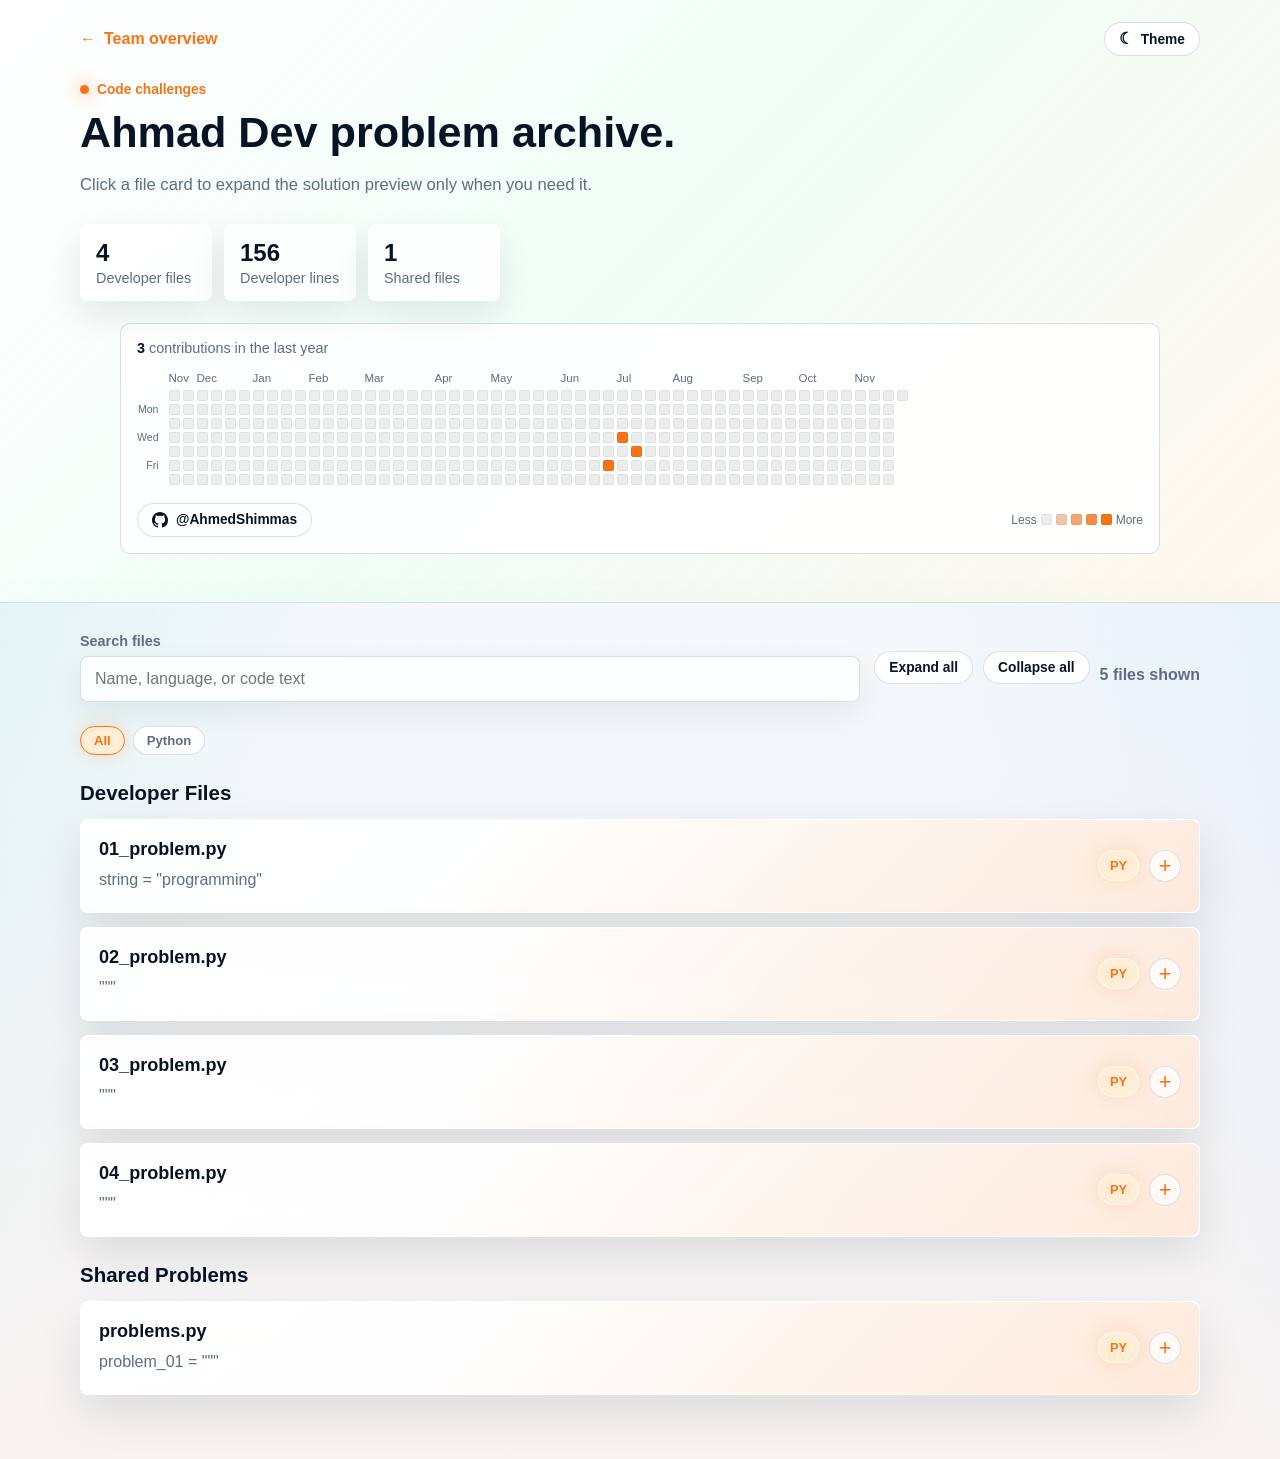
==== commit 22ef09d8: "chore: regenerate site [skip ci]" ====
--- a/ahmad-dev.html
+++ b/ahmad-dev.html
@@ -59,9 +59,9 @@
         </figcaption>
         <div class="contrib-scroll">
           <div class="contrib-inner">
-            <div class="contrib-months"><span class="contrib-month" style="--span: 3">Nov</span><span class="contrib-month" style="--span: 4">Dec</span><span class="contrib-month" style="--span: 4">Jan</span><span class="contrib-month" style="--span: 4">Feb</span><span class="contrib-month" style="--span: 5">Mar</span><span class="contrib-month" style="--span: 4">Apr</span><span class="contrib-month" style="--span: 5">May</span><span class="contrib-month" style="--span: 4">Jun</span><span class="contrib-month" style="--span: 4">Jul</span><span class="contrib-month" style="--span: 5">Aug</span><span class="contrib-month" style="--span: 4">Sep</span><span class="contrib-month" style="--span: 4">Oct</span><span class="contrib-month" style="--span: 3">Nov</span></div>
+            <div class="contrib-months"><span class="contrib-month" style="--span: 2">Nov</span><span class="contrib-month" style="--span: 4">Dec</span><span class="contrib-month" style="--span: 4">Jan</span><span class="contrib-month" style="--span: 4">Feb</span><span class="contrib-month" style="--span: 5">Mar</span><span class="contrib-month" style="--span: 4">Apr</span><span class="contrib-month" style="--span: 5">May</span><span class="contrib-month" style="--span: 4">Jun</span><span class="contrib-month" style="--span: 4">Jul</span><span class="contrib-month" style="--span: 5">Aug</span><span class="contrib-month" style="--span: 4">Sep</span><span class="contrib-month" style="--span: 4">Oct</span><span class="contrib-month" style="--span: 4">Nov</span></div>
             <div class="contrib-weekdays"><span>Mon</span><span>Wed</span><span>Fri</span></div>
-            <div class="contrib-weeks"><div class="contrib-week"><span class="contrib-day" data-level="0" title="2025-11-16"></span><span class="contrib-day" data-level="0" title="2025-11-17"></span><span class="contrib-day" data-level="0" title="2025-11-18"></span><span class="contrib-day" data-level="0" title="2025-11-19"></span><span class="contrib-day" data-level="0" title="2025-11-20"></span><span class="contrib-day" data-level="0" title="2025-11-21"></span><span class="contrib-day" data-level="0" title="2025-11-22"></span></div><div class="contrib-week"><span class="contrib-day" data-level="0" title="2025-11-23"></span><span class="contrib-day" data-level="0" title="2025-11-24"></span><span class="contrib-day" data-level="0" title="2025-11-25"></span><span class="contrib-day" data-level="0" title="2025-11-26"></span><span class="contrib-day" data-level="0" title="2025-11-27"></span><span class="contrib-day" data-level="0" title="2025-11-28"></span><span class="contrib-day" data-level="0" title="2025-11-29"></span></div><div class="contrib-week"><span class="contrib-day" data-level="0" title="2025-11-30"></span><span class="contrib-day" data-level="0" title="2025-12-01"></span><span class="contrib-day" data-level="0" title="2025-12-02"></span><span class="contrib-day" data-level="0" title="2025-12-03"></span><span class="contrib-day" data-level="0" title="2025-12-04"></span><span class="contrib-day" data-level="0" title="2025-12-05"></span><span class="contrib-day" data-level="0" title="2025-12-06"></span></div><div class="contrib-week"><span class="contrib-day" data-level="0" title="2025-12-07"></span><span class="contrib-day" data-level="0" title="2025-12-08"></span><span class="contrib-day" data-level="0" title="2025-12-09"></span><span class="contrib-day" data-level="0" title="2025-12-10"></span><span class="contrib-day" data-level="0" title="2025-12-11"></span><span class="contrib-day" data-level="0" title="2025-12-12"></span><span class="contrib-day" data-level="0" title="2025-12-13"></span></div><div class="contrib-week"><span class="contrib-day" data-level="0" title="2025-12-14"></span><span class="contrib-day" data-level="0" title="2025-12-15"></span><span class="contrib-day" data-level="0" title="2025-12-16"></span><span class="contrib-day" data-level="0" title="2025-12-17"></span><span class="contrib-day" data-level="0" title="2025-12-18"></span><span class="contrib-day" data-level="0" title="2025-12-19"></span><span class="contrib-day" data-level="0" title="2025-12-20"></span></div><div class="contrib-week"><span class="contrib-day" data-level="0" title="2025-12-21"></span><span class="contrib-day" data-level="0" title="2025-12-22"></span><span class="contrib-day" data-level="0" title="2025-12-23"></span><span class="contrib-day" data-level="0" title="2025-12-24"></span><span class="contrib-day" data-level="0" title="2025-12-25"></span><span class="contrib-day" data-level="0" title="2025-12-26"></span><span class="contrib-day" data-level="0" title="2025-12-27"></span></div><div class="contrib-week"><span class="contrib-day" data-level="0" title="2025-12-28"></span><span class="contrib-day" data-level="0" title="2025-12-29"></span><span class="contrib-day" data-level="0" title="2025-12-30"></span><span class="contrib-day" data-level="0" title="2025-12-31"></span><span class="contrib-day" data-level="0" title="2026-01-01"></span><span class="contrib-day" data-level="0" title="2026-01-02"></span><span class="contrib-day" data-level="0" title="2026-01-03"></span></div><div class="contrib-week"><span class="contrib-day" data-level="0" title="2026-01-04"></span><span class="contrib-day" data-level="0" title="2026-01-05"></span><span class="contrib-day" data-level="0" title="2026-01-06"></span><span class="contrib-day" data-level="0" title="2026-01-07"></span><span class="contrib-day" data-level="0" title="2026-01-08"></span><span class="contrib-day" data-level="0" title="2026-01-09"></span><span class="contrib-day" data-level="0" title="2026-01-10"></span></div><div class="contrib-week"><span class="contrib-day" data-level="0" title="2026-01-11"></span><span class="contrib-day" data-level="0" title="2026-01-12"></span><span class="contrib-day" data-level="0" title="2026-01-13"></span><span class="contrib-day" data-level="0" title="2026-01-14"></span><span class="contrib-day" data-level="0" title="2026-01-15"></span><span class="contrib-day" data-level="0" title="2026-01-16"></span><span class="contrib-day" data-level="0" title="2026-01-17"></span></div><div class="contrib-week"><span class="contrib-day" data-level="0" title="2026-01-18"></span><span class="contrib-day" data-level="0" title="2026-01-19"></span><span class="contrib-day" data-level="0" title="2026-01-20"></span><span class="contrib-day" data-level="0" title="2026-01-21"></span><span class="contrib-day" data-level="0" title="2026-01-22"></span><span class="contrib-day" data-level="0" title="2026-01-23"></span><span class="contrib-day" data-level="0" title="2026-01-24"></span></div><div class="contrib-week"><span class="contrib-day" data-level="0" title="2026-01-25"></span><span class="contrib-day" data-level="0" title="2026-01-26"></span><span class="contrib-day" data-level="0" title="2026-01-27"></span><span class="contrib-day" data-level="0" title="2026-01-28"></span><span class="contrib-day" data-level="0" title="2026-01-29"></span><span class="contrib-day" data-level="0" title="2026-01-30"></span><span class="contrib-day" data-level="0" title="2026-01-31"></span></div><div class="contrib-week"><span class="contrib-day" data-level="0" title="2026-02-01"></span><span class="contrib-day" data-level="0" title="2026-02-02"></span><span class="contrib-day" data-level="0" title="2026-02-03"></span><span class="contrib-day" data-level="0" title="2026-02-04"></span><span class="contrib-day" data-level="0" title="2026-02-05"></span><span class="contrib-day" data-level="0" title="2026-02-06"></span><span class="contrib-day" data-level="0" title="2026-02-07"></span></div><div class="contrib-week"><span class="contrib-day" data-level="0" title="2026-02-08"></span><span class="contrib-day" data-level="0" title="2026-02-09"></span><span class="contrib-day" data-level="0" title="2026-02-10"></span><span class="contrib-day" data-level="0" title="2026-02-11"></span><span class="contrib-day" data-level="0" title="2026-02-12"></span><span class="contrib-day" data-level="0" title="2026-02-13"></span><span class="contrib-day" data-level="0" title="2026-02-14"></span></div><div class="contrib-week"><span class="contrib-day" data-level="0" title="2026-02-15"></span><span class="contrib-day" data-level="0" title="2026-02-16"></span><span class="contrib-day" data-level="0" title="2026-02-17"></span><span class="contrib-day" data-level="0" title="2026-02-18"></span><span class="contrib-day" data-level="0" title="2026-02-19"></span><span class="contrib-day" data-level="0" title="2026-02-20"></span><span class="contrib-day" data-level="0" title="2026-02-21"></span></div><div class="contrib-week"><span class="contrib-day" data-level="0" title="2026-02-22"></span><span class="contrib-day" data-level="0" title="2026-02-23"></span><span class="contrib-day" data-level="0" title="2026-02-24"></span><span class="contrib-day" data-level="0" title="2026-02-25"></span><span class="contrib-day" data-level="0" title="2026-02-26"></span><span class="contrib-day" data-level="0" title="2026-02-27"></span><span class="contrib-day" data-level="0" title="2026-02-28"></span></div><div class="contrib-week"><span class="contrib-day" data-level="0" title="2026-03-01"></span><span class="contrib-day" data-level="0" title="2026-03-02"></span><span class="contrib-day" data-level="0" title="2026-03-03"></span><span class="contrib-day" data-level="0" title="2026-03-04"></span><span class="contrib-day" data-level="0" title="2026-03-05"></span><span class="contrib-day" data-level="0" title="2026-03-06"></span><span class="contrib-day" data-level="0" title="2026-03-07"></span></div><div class="contrib-week"><span class="contrib-day" data-level="0" title="2026-03-08"></span><span class="contrib-day" data-level="0" title="2026-03-09"></span><span class="contrib-day" data-level="0" title="2026-03-10"></span><span class="contrib-day" data-level="0" title="2026-03-11"></span><span class="contrib-day" data-level="0" title="2026-03-12"></span><span class="contrib-day" data-level="0" title="2026-03-13"></span><span class="contrib-day" data-level="0" title="2026-03-14"></span></div><div class="contrib-week"><span class="contrib-day" data-level="0" title="2026-03-15"></span><span class="contrib-day" data-level="0" title="2026-03-16"></span><span class="contrib-day" data-level="0" title="2026-03-17"></span><span class="contrib-day" data-level="0" title="2026-03-18"></span><span class="contrib-day" data-level="0" title="2026-03-19"></span><span class="contrib-day" data-level="0" title="2026-03-20"></span><span class="contrib-day" data-level="0" title="2026-03-21"></span></div><div class="contrib-week"><span class="contrib-day" data-level="0" title="2026-03-22"></span><span class="contrib-day" data-level="0" title="2026-03-23"></span><span class="contrib-day" data-level="0" title="2026-03-24"></span><span class="contrib-day" data-level="0" title="2026-03-25"></span><span class="contrib-day" data-level="0" title="2026-03-26"></span><span class="contrib-day" data-level="0" title="2026-03-27"></span><span class="contrib-day" data-level="0" title="2026-03-28"></span></div><div class="contrib-week"><span class="contrib-day" data-level="0" title="2026-03-29"></span><span class="contrib-day" data-level="0" title="2026-03-30"></span><span class="contrib-day" data-level="0" title="2026-03-31"></span><span class="contrib-day" data-level="0" title="2026-04-01"></span><span class="contrib-day" data-level="0" title="2026-04-02"></span><span class="contrib-day" data-level="0" title="2026-04-03"></span><span class="contrib-day" data-level="0" title="2026-04-04"></span></div><div class="contrib-week"><span class="contrib-day" data-level="0" title="2026-04-05"></span><span class="contrib-day" data-level="0" title="2026-04-06"></span><span class="contrib-day" data-level="0" title="2026-04-07"></span><span class="contrib-day" data-level="0" title="2026-04-08"></span><span class="contrib-day" data-level="0" title="2026-04-09"></span><span class="contrib-day" data-level="0" title="2026-04-10"></span><span class="contrib-day" data-level="0" title="2026-04-11"></span></div><div class="contrib-week"><span class="contrib-day" data-level="0" title="2026-04-12"></span><span class="contrib-day" data-level="0" title="2026-04-13"></span><span class="contrib-day" data-level="0" title="2026-04-14"></span><span class="contrib-day" data-level="0" title="2026-04-15"></span><span class="contrib-day" data-level="0" title="2026-04-16"></span><span class="contrib-day" data-level="0" title="2026-04-17"></span><span class="contrib-day" data-level="0" title="2026-04-18"></span></div><div class="contrib-week"><span class="contrib-day" data-level="0" title="2026-04-19"></span><span class="contrib-day" data-level="0" title="2026-04-20"></span><span class="contrib-day" data-level="0" title="2026-04-21"></span><span class="contrib-day" data-level="0" title="2026-04-22"></span><span class="contrib-day" data-level="0" title="2026-04-23"></span><span class="contrib-day" data-level="0" title="2026-04-24"></span><span class="contrib-day" data-level="0" title="2026-04-25"></span></div><div class="contrib-week"><span class="contrib-day" data-level="0" title="2026-04-26"></span><span class="contrib-day" data-level="0" title="2026-04-27"></span><span class="contrib-day" data-level="0" title="2026-04-28"></span><span class="contrib-day" data-level="0" title="2026-04-29"></span><span class="contrib-day" data-level="0" title="2026-04-30"></span><span class="contrib-day" data-level="0" title="2026-05-01"></span><span class="contrib-day" data-level="0" title="2026-05-02"></span></div><div class="contrib-week"><span class="contrib-day" data-level="0" title="2026-05-03"></span><span class="contrib-day" data-level="0" title="2026-05-04"></span><span class="contrib-day" data-level="0" title="2026-05-05"></span><span class="contrib-day" data-level="0" title="2026-05-06"></span><span class="contrib-day" data-level="0" title="2026-05-07"></span><span class="contrib-day" data-level="0" title="2026-05-08"></span><span class="contrib-day" data-level="0" title="2026-05-09"></span></div><div class="contrib-week"><span class="contrib-day" data-level="0" title="2026-05-10"></span><span class="contrib-day" data-level="0" title="2026-05-11"></span><span class="contrib-day" data-level="0" title="2026-05-12"></span><span class="contrib-day" data-level="0" title="2026-05-13"></span><span class="contrib-day" data-level="0" title="2026-05-14"></span><span class="contrib-day" data-level="0" title="2026-05-15"></span><span class="contrib-day" data-level="0" title="2026-05-16"></span></div><div class="contrib-week"><span class="contrib-day" data-level="0" title="2026-05-17"></span><span class="contrib-day" data-level="0" title="2026-05-18"></span><span class="contrib-day" data-level="0" title="2026-05-19"></span><span class="contrib-day" data-level="0" title="2026-05-20"></span><span class="contrib-day" data-level="0" title="2026-05-21"></span><span class="contrib-day" data-level="0" title="2026-05-22"></span><span class="contrib-day" data-level="0" title="2026-05-23"></span></div><div class="contrib-week"><span class="contrib-day" data-level="0" title="2026-05-24"></span><span class="contrib-day" data-level="0" title="2026-05-25"></span><span class="contrib-day" data-level="0" title="2026-05-26"></span><span class="contrib-day" data-level="0" title="2026-05-27"></span><span class="contrib-day" data-level="0" title="2026-05-28"></span><span class="contrib-day" data-level="0" title="2026-05-29"></span><span class="contrib-day" data-level="0" title="2026-05-30"></span></div><div class="contrib-week"><span class="contrib-day" data-level="0" title="2026-05-31"></span><span class="contrib-day" data-level="0" title="2026-06-01"></span><span class="contrib-day" data-level="0" title="2026-06-02"></span><span class="contrib-day" data-level="0" title="2026-06-03"></span><span class="contrib-day" data-level="0" title="2026-06-04"></span><span class="contrib-day" data-level="0" title="2026-06-05"></span><span class="contrib-day" data-level="0" title="2026-06-06"></span></div><div class="contrib-week"><span class="contrib-day" data-level="0" title="2026-06-07"></span><span class="contrib-day" data-level="0" title="2026-06-08"></span><span class="contrib-day" data-level="0" title="2026-06-09"></span><span class="contrib-day" data-level="0" title="2026-06-10"></span><span class="contrib-day" data-level="0" title="2026-06-11"></span><span class="contrib-day" data-level="0" title="2026-06-12"></span><span class="contrib-day" data-level="0" title="2026-06-13"></span></div><div class="contrib-week"><span class="contrib-day" data-level="0" title="2026-06-14"></span><span class="contrib-day" data-level="0" title="2026-06-15"></span><span class="contrib-day" data-level="0" title="2026-06-16"></span><span class="contrib-day" data-level="0" title="2026-06-17"></span><span class="contrib-day" data-level="0" title="2026-06-18"></span><span class="contrib-day" data-level="0" title="2026-06-19"></span><span class="contrib-day" data-level="0" title="2026-06-20"></span></div><div class="contrib-week"><span class="contrib-day" data-level="0" title="2026-06-21"></span><span class="contrib-day" data-level="0" title="2026-06-22"></span><span class="contrib-day" data-level="0" title="2026-06-23"></span><span class="contrib-day" data-level="0" title="2026-06-24"></span><span class="contrib-day" data-level="0" title="2026-06-25"></span><span class="contrib-day" data-level="0" title="2026-06-26"></span><span class="contrib-day" data-level="0" title="2026-06-27"></span></div><div class="contrib-week"><span class="contrib-day" data-level="0" title="2026-06-28"></span><span class="contrib-day" data-level="0" title="2026-06-29"></span><span class="contrib-day" data-level="0" title="2026-06-30"></span><span class="contrib-day" data-level="0" title="2026-07-01"></span><span class="contrib-day" data-level="0" title="2026-07-02"></span><span class="contrib-day" data-level="4" title="2026-07-03"></span><span class="contrib-day" data-level="0" title="2026-07-04"></span></div><div class="contrib-week"><span class="contrib-day" data-level="0" title="2026-07-05"></span><span class="contrib-day" data-level="0" title="2026-07-06"></span><span class="contrib-day" data-level="0" title="2026-07-07"></span><span class="contrib-day" data-level="4" title="2026-07-08"></span><span class="contrib-day" data-level="0" title="2026-07-09"></span><span class="contrib-day" data-level="0" title="2026-07-10"></span><span class="contrib-day" data-level="0" title="2026-07-11"></span></div><div class="contrib-week"><span class="contrib-day" data-level="0" title="2026-07-12"></span><span class="contrib-day" data-level="0" title="2026-07-13"></span><span class="contrib-day" data-level="0" title="2026-07-14"></span><span class="contrib-day" data-level="0" title="2026-07-15"></span><span class="contrib-day" data-level="4" title="2026-07-16"></span><span class="contrib-day" data-level="0" title="2026-07-17"></span><span class="contrib-day" data-level="0" title="2026-07-18"></span></div><div class="contrib-week"><span class="contrib-day" data-level="0" title="2026-07-19"></span><span class="contrib-day" data-level="0" title="2026-07-20"></span><span class="contrib-day" data-level="0" title="2026-07-21"></span><span class="contrib-day" data-level="0" title="2026-07-22"></span><span class="contrib-day" data-level="0" title="2026-07-23"></span><span class="contrib-day" data-level="0" title="2026-07-24"></span><span class="contrib-day" data-level="0" title="2026-07-25"></span></div><div class="contrib-week"><span class="contrib-day" data-level="0" title="2026-07-26"></span><span class="contrib-day" data-level="0" title="2026-07-27"></span><span class="contrib-day" data-level="0" title="2026-07-28"></span><span class="contrib-day" data-level="0" title="2026-07-29"></span><span class="contrib-day" data-level="0" title="2026-07-30"></span><span class="contrib-day" data-level="0" title="2026-07-31"></span><span class="contrib-day" data-level="0" title="2026-08-01"></span></div><div class="contrib-week"><span class="contrib-day" data-level="0" title="2026-08-02"></span><span class="contrib-day" data-level="0" title="2026-08-03"></span><span class="contrib-day" data-level="0" title="2026-08-04"></span><span class="contrib-day" data-level="0" title="2026-08-05"></span><span class="contrib-day" data-level="0" title="2026-08-06"></span><span class="contrib-day" data-level="0" title="2026-08-07"></span><span class="contrib-day" data-level="0" title="2026-08-08"></span></div><div class="contrib-week"><span class="contrib-day" data-level="0" title="2026-08-09"></span><span class="contrib-day" data-level="0" title="2026-08-10"></span><span class="contrib-day" data-level="0" title="2026-08-11"></span><span class="contrib-day" data-level="0" title="2026-08-12"></span><span class="contrib-day" data-level="0" title="2026-08-13"></span><span class="contrib-day" data-level="0" title="2026-08-14"></span><span class="contrib-day" data-level="0" title="2026-08-15"></span></div><div class="contrib-week"><span class="contrib-day" data-level="0" title="2026-08-16"></span><span class="contrib-day" data-level="0" title="2026-08-17"></span><span class="contrib-day" data-level="0" title="2026-08-18"></span><span class="contrib-day" data-level="0" title="2026-08-19"></span><span class="contrib-day" data-level="0" title="2026-08-20"></span><span class="contrib-day" data-level="0" title="2026-08-21"></span><span class="contrib-day" data-level="0" title="2026-08-22"></span></div><div class="contrib-week"><span class="contrib-day" data-level="0" title="2026-08-23"></span><span class="contrib-day" data-level="0" title="2026-08-24"></span><span class="contrib-day" data-level="0" title="2026-08-25"></span><span class="contrib-day" data-level="0" title="2026-08-26"></span><span class="contrib-day" data-level="0" title="2026-08-27"></span><span class="contrib-day" data-level="0" title="2026-08-28"></span><span class="contrib-day" data-level="0" title="2026-08-29"></span></div><div class="contrib-week"><span class="contrib-day" data-level="0" title="2026-08-30"></span><span class="contrib-day" data-level="0" title="2026-08-31"></span><span class="contrib-day" data-level="0" title="2026-09-01"></span><span class="contrib-day" data-level="0" title="2026-09-02"></span><span class="contrib-day" data-level="0" title="2026-09-03"></span><span class="contrib-day" data-level="0" title="2026-09-04"></span><span class="contrib-day" data-level="0" title="2026-09-05"></span></div><div class="contrib-week"><span class="contrib-day" data-level="0" title="2026-09-06"></span><span class="contrib-day" data-level="0" title="2026-09-07"></span><span class="contrib-day" data-level="0" title="2026-09-08"></span><span class="contrib-day" data-level="0" title="2026-09-09"></span><span class="contrib-day" data-level="0" title="2026-09-10"></span><span class="contrib-day" data-level="0" title="2026-09-11"></span><span class="contrib-day" data-level="0" title="2026-09-12"></span></div><div class="contrib-week"><span class="contrib-day" data-level="0" title="2026-09-13"></span><span class="contrib-day" data-level="0" title="2026-09-14"></span><span class="contrib-day" data-level="0" title="2026-09-15"></span><span class="contrib-day" data-level="0" title="2026-09-16"></span><span class="contrib-day" data-level="0" title="2026-09-17"></span><span class="contrib-day" data-level="0" title="2026-09-18"></span><span class="contrib-day" data-level="0" title="2026-09-19"></span></div><div class="contrib-week"><span class="contrib-day" data-level="0" title="2026-09-20"></span><span class="contrib-day" data-level="0" title="2026-09-21"></span><span class="contrib-day" data-level="0" title="2026-09-22"></span><span class="contrib-day" data-level="0" title="2026-09-23"></span><span class="contrib-day" data-level="0" title="2026-09-24"></span><span class="contrib-day" data-level="0" title="2026-09-25"></span><span class="contrib-day" data-level="0" title="2026-09-26"></span></div><div class="contrib-week"><span class="contrib-day" data-level="0" title="2026-09-27"></span><span class="contrib-day" data-level="0" title="2026-09-28"></span><span class="contrib-day" data-level="0" title="2026-09-29"></span><span class="contrib-day" data-level="0" title="2026-09-30"></span><span class="contrib-day" data-level="0" title="2026-10-01"></span><span class="contrib-day" data-level="0" title="2026-10-02"></span><span class="contrib-day" data-level="0" title="2026-10-03"></span></div><div class="contrib-week"><span class="contrib-day" data-level="0" title="2026-10-04"></span><span class="contrib-day" data-level="0" title="2026-10-05"></span><span class="contrib-day" data-level="0" title="2026-10-06"></span><span class="contrib-day" data-level="0" title="2026-10-07"></span><span class="contrib-day" data-level="0" title="2026-10-08"></span><span class="contrib-day" data-level="0" title="2026-10-09"></span><span class="contrib-day" data-level="0" title="2026-10-10"></span></div><div class="contrib-week"><span class="contrib-day" data-level="0" title="2026-10-11"></span><span class="contrib-day" data-level="0" title="2026-10-12"></span><span class="contrib-day" data-level="0" title="2026-10-13"></span><span class="contrib-day" data-level="0" title="2026-10-14"></span><span class="contrib-day" data-level="0" title="2026-10-15"></span><span class="contrib-day" data-level="0" title="2026-10-16"></span><span class="contrib-day" data-level="0" title="2026-10-17"></span></div><div class="contrib-week"><span class="contrib-day" data-level="0" title="2026-10-18"></span><span class="contrib-day" data-level="0" title="2026-10-19"></span><span class="contrib-day" data-level="0" title="2026-10-20"></span><span class="contrib-day" data-level="0" title="2026-10-21"></span><span class="contrib-day" data-level="0" title="2026-10-22"></span><span class="contrib-day" data-level="0" title="2026-10-23"></span><span class="contrib-day" data-level="0" title="2026-10-24"></span></div><div class="contrib-week"><span class="contrib-day" data-level="0" title="2026-10-25"></span><span class="contrib-day" data-level="0" title="2026-10-26"></span><span class="contrib-day" data-level="0" title="2026-10-27"></span><span class="contrib-day" data-level="0" title="2026-10-28"></span><span class="contrib-day" data-level="0" title="2026-10-29"></span><span class="contrib-day" data-level="0" title="2026-10-30"></span><span class="contrib-day" data-level="0" title="2026-10-31"></span></div><div class="contrib-week"><span class="contrib-day" data-level="0" title="2026-11-01"></span><span class="contrib-day" data-level="0" title="2026-11-02"></span><span class="contrib-day" data-level="0" title="2026-11-03"></span><span class="contrib-day" data-level="0" title="2026-11-04"></span><span class="contrib-day" data-level="0" title="2026-11-05"></span><span class="contrib-day" data-level="0" title="2026-11-06"></span><span class="contrib-day" data-level="0" title="2026-11-07"></span></div><div class="contrib-week"><span class="contrib-day" data-level="0" title="2026-11-08"></span><span class="contrib-day" data-level="0" title="2026-11-09"></span><span class="contrib-day" data-level="0" title="2026-11-10"></span><span class="contrib-day" data-level="0" title="2026-11-11"></span><span class="contrib-day" data-level="0" title="2026-11-12"></span><span class="contrib-day" data-level="0" title="2026-11-13"></span><span class="contrib-day" data-level="0" title="2026-11-14"></span></div><div class="contrib-week"><span class="contrib-day" data-level="0" title="2026-11-15"></span><span class="contrib-day" data-level="0" title="2026-11-16"></span><span class="contrib-day" data-level="0" title="2026-11-17"></span><span class="contrib-day" data-level="0" title="2026-11-18"></span><span class="contrib-day" data-level="0" title="2026-11-19"></span><span class="contrib-day" data-level="0" title="2026-11-20"></span><span class="contrib-day" data-level="0" title="2026-11-21"></span></div></div>
+            <div class="contrib-weeks"><div class="contrib-week"><span class="contrib-day" data-level="0" title="2025-11-23"></span><span class="contrib-day" data-level="0" title="2025-11-24"></span><span class="contrib-day" data-level="0" title="2025-11-25"></span><span class="contrib-day" data-level="0" title="2025-11-26"></span><span class="contrib-day" data-level="0" title="2025-11-27"></span><span class="contrib-day" data-level="0" title="2025-11-28"></span><span class="contrib-day" data-level="0" title="2025-11-29"></span></div><div class="contrib-week"><span class="contrib-day" data-level="0" title="2025-11-30"></span><span class="contrib-day" data-level="0" title="2025-12-01"></span><span class="contrib-day" data-level="0" title="2025-12-02"></span><span class="contrib-day" data-level="0" title="2025-12-03"></span><span class="contrib-day" data-level="0" title="2025-12-04"></span><span class="contrib-day" data-level="0" title="2025-12-05"></span><span class="contrib-day" data-level="0" title="2025-12-06"></span></div><div class="contrib-week"><span class="contrib-day" data-level="0" title="2025-12-07"></span><span class="contrib-day" data-level="0" title="2025-12-08"></span><span class="contrib-day" data-level="0" title="2025-12-09"></span><span class="contrib-day" data-level="0" title="2025-12-10"></span><span class="contrib-day" data-level="0" title="2025-12-11"></span><span class="contrib-day" data-level="0" title="2025-12-12"></span><span class="contrib-day" data-level="0" title="2025-12-13"></span></div><div class="contrib-week"><span class="contrib-day" data-level="0" title="2025-12-14"></span><span class="contrib-day" data-level="0" title="2025-12-15"></span><span class="contrib-day" data-level="0" title="2025-12-16"></span><span class="contrib-day" data-level="0" title="2025-12-17"></span><span class="contrib-day" data-level="0" title="2025-12-18"></span><span class="contrib-day" data-level="0" title="2025-12-19"></span><span class="contrib-day" data-level="0" title="2025-12-20"></span></div><div class="contrib-week"><span class="contrib-day" data-level="0" title="2025-12-21"></span><span class="contrib-day" data-level="0" title="2025-12-22"></span><span class="contrib-day" data-level="0" title="2025-12-23"></span><span class="contrib-day" data-level="0" title="2025-12-24"></span><span class="contrib-day" data-level="0" title="2025-12-25"></span><span class="contrib-day" data-level="0" title="2025-12-26"></span><span class="contrib-day" data-level="0" title="2025-12-27"></span></div><div class="contrib-week"><span class="contrib-day" data-level="0" title="2025-12-28"></span><span class="contrib-day" data-level="0" title="2025-12-29"></span><span class="contrib-day" data-level="0" title="2025-12-30"></span><span class="contrib-day" data-level="0" title="2025-12-31"></span><span class="contrib-day" data-level="0" title="2026-01-01"></span><span class="contrib-day" data-level="0" title="2026-01-02"></span><span class="contrib-day" data-level="0" title="2026-01-03"></span></div><div class="contrib-week"><span class="contrib-day" data-level="0" title="2026-01-04"></span><span class="contrib-day" data-level="0" title="2026-01-05"></span><span class="contrib-day" data-level="0" title="2026-01-06"></span><span class="contrib-day" data-level="0" title="2026-01-07"></span><span class="contrib-day" data-level="0" title="2026-01-08"></span><span class="contrib-day" data-level="0" title="2026-01-09"></span><span class="contrib-day" data-level="0" title="2026-01-10"></span></div><div class="contrib-week"><span class="contrib-day" data-level="0" title="2026-01-11"></span><span class="contrib-day" data-level="0" title="2026-01-12"></span><span class="contrib-day" data-level="0" title="2026-01-13"></span><span class="contrib-day" data-level="0" title="2026-01-14"></span><span class="contrib-day" data-level="0" title="2026-01-15"></span><span class="contrib-day" data-level="0" title="2026-01-16"></span><span class="contrib-day" data-level="0" title="2026-01-17"></span></div><div class="contrib-week"><span class="contrib-day" data-level="0" title="2026-01-18"></span><span class="contrib-day" data-level="0" title="2026-01-19"></span><span class="contrib-day" data-level="0" title="2026-01-20"></span><span class="contrib-day" data-level="0" title="2026-01-21"></span><span class="contrib-day" data-level="0" title="2026-01-22"></span><span class="contrib-day" data-level="0" title="2026-01-23"></span><span class="contrib-day" data-level="0" title="2026-01-24"></span></div><div class="contrib-week"><span class="contrib-day" data-level="0" title="2026-01-25"></span><span class="contrib-day" data-level="0" title="2026-01-26"></span><span class="contrib-day" data-level="0" title="2026-01-27"></span><span class="contrib-day" data-level="0" title="2026-01-28"></span><span class="contrib-day" data-level="0" title="2026-01-29"></span><span class="contrib-day" data-level="0" title="2026-01-30"></span><span class="contrib-day" data-level="0" title="2026-01-31"></span></div><div class="contrib-week"><span class="contrib-day" data-level="0" title="2026-02-01"></span><span class="contrib-day" data-level="0" title="2026-02-02"></span><span class="contrib-day" data-level="0" title="2026-02-03"></span><span class="contrib-day" data-level="0" title="2026-02-04"></span><span class="contrib-day" data-level="0" title="2026-02-05"></span><span class="contrib-day" data-level="0" title="2026-02-06"></span><span class="contrib-day" data-level="0" title="2026-02-07"></span></div><div class="contrib-week"><span class="contrib-day" data-level="0" title="2026-02-08"></span><span class="contrib-day" data-level="0" title="2026-02-09"></span><span class="contrib-day" data-level="0" title="2026-02-10"></span><span class="contrib-day" data-level="0" title="2026-02-11"></span><span class="contrib-day" data-level="0" title="2026-02-12"></span><span class="contrib-day" data-level="0" title="2026-02-13"></span><span class="contrib-day" data-level="0" title="2026-02-14"></span></div><div class="contrib-week"><span class="contrib-day" data-level="0" title="2026-02-15"></span><span class="contrib-day" data-level="0" title="2026-02-16"></span><span class="contrib-day" data-level="0" title="2026-02-17"></span><span class="contrib-day" data-level="0" title="2026-02-18"></span><span class="contrib-day" data-level="0" title="2026-02-19"></span><span class="contrib-day" data-level="0" title="2026-02-20"></span><span class="contrib-day" data-level="0" title="2026-02-21"></span></div><div class="contrib-week"><span class="contrib-day" data-level="0" title="2026-02-22"></span><span class="contrib-day" data-level="0" title="2026-02-23"></span><span class="contrib-day" data-level="0" title="2026-02-24"></span><span class="contrib-day" data-level="0" title="2026-02-25"></span><span class="contrib-day" data-level="0" title="2026-02-26"></span><span class="contrib-day" data-level="0" title="2026-02-27"></span><span class="contrib-day" data-level="0" title="2026-02-28"></span></div><div class="contrib-week"><span class="contrib-day" data-level="0" title="2026-03-01"></span><span class="contrib-day" data-level="0" title="2026-03-02"></span><span class="contrib-day" data-level="0" title="2026-03-03"></span><span class="contrib-day" data-level="0" title="2026-03-04"></span><span class="contrib-day" data-level="0" title="2026-03-05"></span><span class="contrib-day" data-level="0" title="2026-03-06"></span><span class="contrib-day" data-level="0" title="2026-03-07"></span></div><div class="contrib-week"><span class="contrib-day" data-level="0" title="2026-03-08"></span><span class="contrib-day" data-level="0" title="2026-03-09"></span><span class="contrib-day" data-level="0" title="2026-03-10"></span><span class="contrib-day" data-level="0" title="2026-03-11"></span><span class="contrib-day" data-level="0" title="2026-03-12"></span><span class="contrib-day" data-level="0" title="2026-03-13"></span><span class="contrib-day" data-level="0" title="2026-03-14"></span></div><div class="contrib-week"><span class="contrib-day" data-level="0" title="2026-03-15"></span><span class="contrib-day" data-level="0" title="2026-03-16"></span><span class="contrib-day" data-level="0" title="2026-03-17"></span><span class="contrib-day" data-level="0" title="2026-03-18"></span><span class="contrib-day" data-level="0" title="2026-03-19"></span><span class="contrib-day" data-level="0" title="2026-03-20"></span><span class="contrib-day" data-level="0" title="2026-03-21"></span></div><div class="contrib-week"><span class="contrib-day" data-level="0" title="2026-03-22"></span><span class="contrib-day" data-level="0" title="2026-03-23"></span><span class="contrib-day" data-level="0" title="2026-03-24"></span><span class="contrib-day" data-level="0" title="2026-03-25"></span><span class="contrib-day" data-level="0" title="2026-03-26"></span><span class="contrib-day" data-level="0" title="2026-03-27"></span><span class="contrib-day" data-level="0" title="2026-03-28"></span></div><div class="contrib-week"><span class="contrib-day" data-level="0" title="2026-03-29"></span><span class="contrib-day" data-level="0" title="2026-03-30"></span><span class="contrib-day" data-level="0" title="2026-03-31"></span><span class="contrib-day" data-level="0" title="2026-04-01"></span><span class="contrib-day" data-level="0" title="2026-04-02"></span><span class="contrib-day" data-level="0" title="2026-04-03"></span><span class="contrib-day" data-level="0" title="2026-04-04"></span></div><div class="contrib-week"><span class="contrib-day" data-level="0" title="2026-04-05"></span><span class="contrib-day" data-level="0" title="2026-04-06"></span><span class="contrib-day" data-level="0" title="2026-04-07"></span><span class="contrib-day" data-level="0" title="2026-04-08"></span><span class="contrib-day" data-level="0" title="2026-04-09"></span><span class="contrib-day" data-level="0" title="2026-04-10"></span><span class="contrib-day" data-level="0" title="2026-04-11"></span></div><div class="contrib-week"><span class="contrib-day" data-level="0" title="2026-04-12"></span><span class="contrib-day" data-level="0" title="2026-04-13"></span><span class="contrib-day" data-level="0" title="2026-04-14"></span><span class="contrib-day" data-level="0" title="2026-04-15"></span><span class="contrib-day" data-level="0" title="2026-04-16"></span><span class="contrib-day" data-level="0" title="2026-04-17"></span><span class="contrib-day" data-level="0" title="2026-04-18"></span></div><div class="contrib-week"><span class="contrib-day" data-level="0" title="2026-04-19"></span><span class="contrib-day" data-level="0" title="2026-04-20"></span><span class="contrib-day" data-level="0" title="2026-04-21"></span><span class="contrib-day" data-level="0" title="2026-04-22"></span><span class="contrib-day" data-level="0" title="2026-04-23"></span><span class="contrib-day" data-level="0" title="2026-04-24"></span><span class="contrib-day" data-level="0" title="2026-04-25"></span></div><div class="contrib-week"><span class="contrib-day" data-level="0" title="2026-04-26"></span><span class="contrib-day" data-level="0" title="2026-04-27"></span><span class="contrib-day" data-level="0" title="2026-04-28"></span><span class="contrib-day" data-level="0" title="2026-04-29"></span><span class="contrib-day" data-level="0" title="2026-04-30"></span><span class="contrib-day" data-level="0" title="2026-05-01"></span><span class="contrib-day" data-level="0" title="2026-05-02"></span></div><div class="contrib-week"><span class="contrib-day" data-level="0" title="2026-05-03"></span><span class="contrib-day" data-level="0" title="2026-05-04"></span><span class="contrib-day" data-level="0" title="2026-05-05"></span><span class="contrib-day" data-level="0" title="2026-05-06"></span><span class="contrib-day" data-level="0" title="2026-05-07"></span><span class="contrib-day" data-level="0" title="2026-05-08"></span><span class="contrib-day" data-level="0" title="2026-05-09"></span></div><div class="contrib-week"><span class="contrib-day" data-level="0" title="2026-05-10"></span><span class="contrib-day" data-level="0" title="2026-05-11"></span><span class="contrib-day" data-level="0" title="2026-05-12"></span><span class="contrib-day" data-level="0" title="2026-05-13"></span><span class="contrib-day" data-level="0" title="2026-05-14"></span><span class="contrib-day" data-level="0" title="2026-05-15"></span><span class="contrib-day" data-level="0" title="2026-05-16"></span></div><div class="contrib-week"><span class="contrib-day" data-level="0" title="2026-05-17"></span><span class="contrib-day" data-level="0" title="2026-05-18"></span><span class="contrib-day" data-level="0" title="2026-05-19"></span><span class="contrib-day" data-level="0" title="2026-05-20"></span><span class="contrib-day" data-level="0" title="2026-05-21"></span><span class="contrib-day" data-level="0" title="2026-05-22"></span><span class="contrib-day" data-level="0" title="2026-05-23"></span></div><div class="contrib-week"><span class="contrib-day" data-level="0" title="2026-05-24"></span><span class="contrib-day" data-level="0" title="2026-05-25"></span><span class="contrib-day" data-level="0" title="2026-05-26"></span><span class="contrib-day" data-level="0" title="2026-05-27"></span><span class="contrib-day" data-level="0" title="2026-05-28"></span><span class="contrib-day" data-level="0" title="2026-05-29"></span><span class="contrib-day" data-level="0" title="2026-05-30"></span></div><div class="contrib-week"><span class="contrib-day" data-level="0" title="2026-05-31"></span><span class="contrib-day" data-level="0" title="2026-06-01"></span><span class="contrib-day" data-level="0" title="2026-06-02"></span><span class="contrib-day" data-level="0" title="2026-06-03"></span><span class="contrib-day" data-level="0" title="2026-06-04"></span><span class="contrib-day" data-level="0" title="2026-06-05"></span><span class="contrib-day" data-level="0" title="2026-06-06"></span></div><div class="contrib-week"><span class="contrib-day" data-level="0" title="2026-06-07"></span><span class="contrib-day" data-level="0" title="2026-06-08"></span><span class="contrib-day" data-level="0" title="2026-06-09"></span><span class="contrib-day" data-level="0" title="2026-06-10"></span><span class="contrib-day" data-level="0" title="2026-06-11"></span><span class="contrib-day" data-level="0" title="2026-06-12"></span><span class="contrib-day" data-level="0" title="2026-06-13"></span></div><div class="contrib-week"><span class="contrib-day" data-level="0" title="2026-06-14"></span><span class="contrib-day" data-level="0" title="2026-06-15"></span><span class="contrib-day" data-level="0" title="2026-06-16"></span><span class="contrib-day" data-level="0" title="2026-06-17"></span><span class="contrib-day" data-level="0" title="2026-06-18"></span><span class="contrib-day" data-level="0" title="2026-06-19"></span><span class="contrib-day" data-level="0" title="2026-06-20"></span></div><div class="contrib-week"><span class="contrib-day" data-level="0" title="2026-06-21"></span><span class="contrib-day" data-level="0" title="2026-06-22"></span><span class="contrib-day" data-level="0" title="2026-06-23"></span><span class="contrib-day" data-level="0" title="2026-06-24"></span><span class="contrib-day" data-level="0" title="2026-06-25"></span><span class="contrib-day" data-level="0" title="2026-06-26"></span><span class="contrib-day" data-level="0" title="2026-06-27"></span></div><div class="contrib-week"><span class="contrib-day" data-level="0" title="2026-06-28"></span><span class="contrib-day" data-level="0" title="2026-06-29"></span><span class="contrib-day" data-level="0" title="2026-06-30"></span><span class="contrib-day" data-level="0" title="2026-07-01"></span><span class="contrib-day" data-level="0" title="2026-07-02"></span><span class="contrib-day" data-level="4" title="2026-07-03"></span><span class="contrib-day" data-level="0" title="2026-07-04"></span></div><div class="contrib-week"><span class="contrib-day" data-level="0" title="2026-07-05"></span><span class="contrib-day" data-level="0" title="2026-07-06"></span><span class="contrib-day" data-level="0" title="2026-07-07"></span><span class="contrib-day" data-level="4" title="2026-07-08"></span><span class="contrib-day" data-level="0" title="2026-07-09"></span><span class="contrib-day" data-level="0" title="2026-07-10"></span><span class="contrib-day" data-level="0" title="2026-07-11"></span></div><div class="contrib-week"><span class="contrib-day" data-level="0" title="2026-07-12"></span><span class="contrib-day" data-level="0" title="2026-07-13"></span><span class="contrib-day" data-level="0" title="2026-07-14"></span><span class="contrib-day" data-level="0" title="2026-07-15"></span><span class="contrib-day" data-level="4" title="2026-07-16"></span><span class="contrib-day" data-level="0" title="2026-07-17"></span><span class="contrib-day" data-level="0" title="2026-07-18"></span></div><div class="contrib-week"><span class="contrib-day" data-level="0" title="2026-07-19"></span><span class="contrib-day" data-level="0" title="2026-07-20"></span><span class="contrib-day" data-level="0" title="2026-07-21"></span><span class="contrib-day" data-level="0" title="2026-07-22"></span><span class="contrib-day" data-level="0" title="2026-07-23"></span><span class="contrib-day" data-level="0" title="2026-07-24"></span><span class="contrib-day" data-level="0" title="2026-07-25"></span></div><div class="contrib-week"><span class="contrib-day" data-level="0" title="2026-07-26"></span><span class="contrib-day" data-level="0" title="2026-07-27"></span><span class="contrib-day" data-level="0" title="2026-07-28"></span><span class="contrib-day" data-level="0" title="2026-07-29"></span><span class="contrib-day" data-level="0" title="2026-07-30"></span><span class="contrib-day" data-level="0" title="2026-07-31"></span><span class="contrib-day" data-level="0" title="2026-08-01"></span></div><div class="contrib-week"><span class="contrib-day" data-level="0" title="2026-08-02"></span><span class="contrib-day" data-level="0" title="2026-08-03"></span><span class="contrib-day" data-level="0" title="2026-08-04"></span><span class="contrib-day" data-level="0" title="2026-08-05"></span><span class="contrib-day" data-level="0" title="2026-08-06"></span><span class="contrib-day" data-level="0" title="2026-08-07"></span><span class="contrib-day" data-level="0" title="2026-08-08"></span></div><div class="contrib-week"><span class="contrib-day" data-level="0" title="2026-08-09"></span><span class="contrib-day" data-level="0" title="2026-08-10"></span><span class="contrib-day" data-level="0" title="2026-08-11"></span><span class="contrib-day" data-level="0" title="2026-08-12"></span><span class="contrib-day" data-level="0" title="2026-08-13"></span><span class="contrib-day" data-level="0" title="2026-08-14"></span><span class="contrib-day" data-level="0" title="2026-08-15"></span></div><div class="contrib-week"><span class="contrib-day" data-level="0" title="2026-08-16"></span><span class="contrib-day" data-level="0" title="2026-08-17"></span><span class="contrib-day" data-level="0" title="2026-08-18"></span><span class="contrib-day" data-level="0" title="2026-08-19"></span><span class="contrib-day" data-level="0" title="2026-08-20"></span><span class="contrib-day" data-level="0" title="2026-08-21"></span><span class="contrib-day" data-level="0" title="2026-08-22"></span></div><div class="contrib-week"><span class="contrib-day" data-level="0" title="2026-08-23"></span><span class="contrib-day" data-level="0" title="2026-08-24"></span><span class="contrib-day" data-level="0" title="2026-08-25"></span><span class="contrib-day" data-level="0" title="2026-08-26"></span><span class="contrib-day" data-level="0" title="2026-08-27"></span><span class="contrib-day" data-level="0" title="2026-08-28"></span><span class="contrib-day" data-level="0" title="2026-08-29"></span></div><div class="contrib-week"><span class="contrib-day" data-level="0" title="2026-08-30"></span><span class="contrib-day" data-level="0" title="2026-08-31"></span><span class="contrib-day" data-level="0" title="2026-09-01"></span><span class="contrib-day" data-level="0" title="2026-09-02"></span><span class="contrib-day" data-level="0" title="2026-09-03"></span><span class="contrib-day" data-level="0" title="2026-09-04"></span><span class="contrib-day" data-level="0" title="2026-09-05"></span></div><div class="contrib-week"><span class="contrib-day" data-level="0" title="2026-09-06"></span><span class="contrib-day" data-level="0" title="2026-09-07"></span><span class="contrib-day" data-level="0" title="2026-09-08"></span><span class="contrib-day" data-level="0" title="2026-09-09"></span><span class="contrib-day" data-level="0" title="2026-09-10"></span><span class="contrib-day" data-level="0" title="2026-09-11"></span><span class="contrib-day" data-level="0" title="2026-09-12"></span></div><div class="contrib-week"><span class="contrib-day" data-level="0" title="2026-09-13"></span><span class="contrib-day" data-level="0" title="2026-09-14"></span><span class="contrib-day" data-level="0" title="2026-09-15"></span><span class="contrib-day" data-level="0" title="2026-09-16"></span><span class="contrib-day" data-level="0" title="2026-09-17"></span><span class="contrib-day" data-level="0" title="2026-09-18"></span><span class="contrib-day" data-level="0" title="2026-09-19"></span></div><div class="contrib-week"><span class="contrib-day" data-level="0" title="2026-09-20"></span><span class="contrib-day" data-level="0" title="2026-09-21"></span><span class="contrib-day" data-level="0" title="2026-09-22"></span><span class="contrib-day" data-level="0" title="2026-09-23"></span><span class="contrib-day" data-level="0" title="2026-09-24"></span><span class="contrib-day" data-level="0" title="2026-09-25"></span><span class="contrib-day" data-level="0" title="2026-09-26"></span></div><div class="contrib-week"><span class="contrib-day" data-level="0" title="2026-09-27"></span><span class="contrib-day" data-level="0" title="2026-09-28"></span><span class="contrib-day" data-level="0" title="2026-09-29"></span><span class="contrib-day" data-level="0" title="2026-09-30"></span><span class="contrib-day" data-level="0" title="2026-10-01"></span><span class="contrib-day" data-level="0" title="2026-10-02"></span><span class="contrib-day" data-level="0" title="2026-10-03"></span></div><div class="contrib-week"><span class="contrib-day" data-level="0" title="2026-10-04"></span><span class="contrib-day" data-level="0" title="2026-10-05"></span><span class="contrib-day" data-level="0" title="2026-10-06"></span><span class="contrib-day" data-level="0" title="2026-10-07"></span><span class="contrib-day" data-level="0" title="2026-10-08"></span><span class="contrib-day" data-level="0" title="2026-10-09"></span><span class="contrib-day" data-level="0" title="2026-10-10"></span></div><div class="contrib-week"><span class="contrib-day" data-level="0" title="2026-10-11"></span><span class="contrib-day" data-level="0" title="2026-10-12"></span><span class="contrib-day" data-level="0" title="2026-10-13"></span><span class="contrib-day" data-level="0" title="2026-10-14"></span><span class="contrib-day" data-level="0" title="2026-10-15"></span><span class="contrib-day" data-level="0" title="2026-10-16"></span><span class="contrib-day" data-level="0" title="2026-10-17"></span></div><div class="contrib-week"><span class="contrib-day" data-level="0" title="2026-10-18"></span><span class="contrib-day" data-level="0" title="2026-10-19"></span><span class="contrib-day" data-level="0" title="2026-10-20"></span><span class="contrib-day" data-level="0" title="2026-10-21"></span><span class="contrib-day" data-level="0" title="2026-10-22"></span><span class="contrib-day" data-level="0" title="2026-10-23"></span><span class="contrib-day" data-level="0" title="2026-10-24"></span></div><div class="contrib-week"><span class="contrib-day" data-level="0" title="2026-10-25"></span><span class="contrib-day" data-level="0" title="2026-10-26"></span><span class="contrib-day" data-level="0" title="2026-10-27"></span><span class="contrib-day" data-level="0" title="2026-10-28"></span><span class="contrib-day" data-level="0" title="2026-10-29"></span><span class="contrib-day" data-level="0" title="2026-10-30"></span><span class="contrib-day" data-level="0" title="2026-10-31"></span></div><div class="contrib-week"><span class="contrib-day" data-level="0" title="2026-11-01"></span><span class="contrib-day" data-level="0" title="2026-11-02"></span><span class="contrib-day" data-level="0" title="2026-11-03"></span><span class="contrib-day" data-level="0" title="2026-11-04"></span><span class="contrib-day" data-level="0" title="2026-11-05"></span><span class="contrib-day" data-level="0" title="2026-11-06"></span><span class="contrib-day" data-level="0" title="2026-11-07"></span></div><div class="contrib-week"><span class="contrib-day" data-level="0" title="2026-11-08"></span><span class="contrib-day" data-level="0" title="2026-11-09"></span><span class="contrib-day" data-level="0" title="2026-11-10"></span><span class="contrib-day" data-level="0" title="2026-11-11"></span><span class="contrib-day" data-level="0" title="2026-11-12"></span><span class="contrib-day" data-level="0" title="2026-11-13"></span><span class="contrib-day" data-level="0" title="2026-11-14"></span></div><div class="contrib-week"><span class="contrib-day" data-level="0" title="2026-11-15"></span><span class="contrib-day" data-level="0" title="2026-11-16"></span><span class="contrib-day" data-level="0" title="2026-11-17"></span><span class="contrib-day" data-level="0" title="2026-11-18"></span><span class="contrib-day" data-level="0" title="2026-11-19"></span><span class="contrib-day" data-level="0" title="2026-11-20"></span><span class="contrib-day" data-level="0" title="2026-11-21"></span></div><div class="contrib-week"><span class="contrib-day" data-level="0" title="2026-11-22"></span><span class="contrib-day" data-level="e"></span><span class="contrib-day" data-level="e"></span><span class="contrib-day" data-level="e"></span><span class="contrib-day" data-level="e"></span><span class="contrib-day" data-level="e"></span><span class="contrib-day" data-level="e"></span></div></div>
           </div>
         </div>
         <div class="contrib-footer">
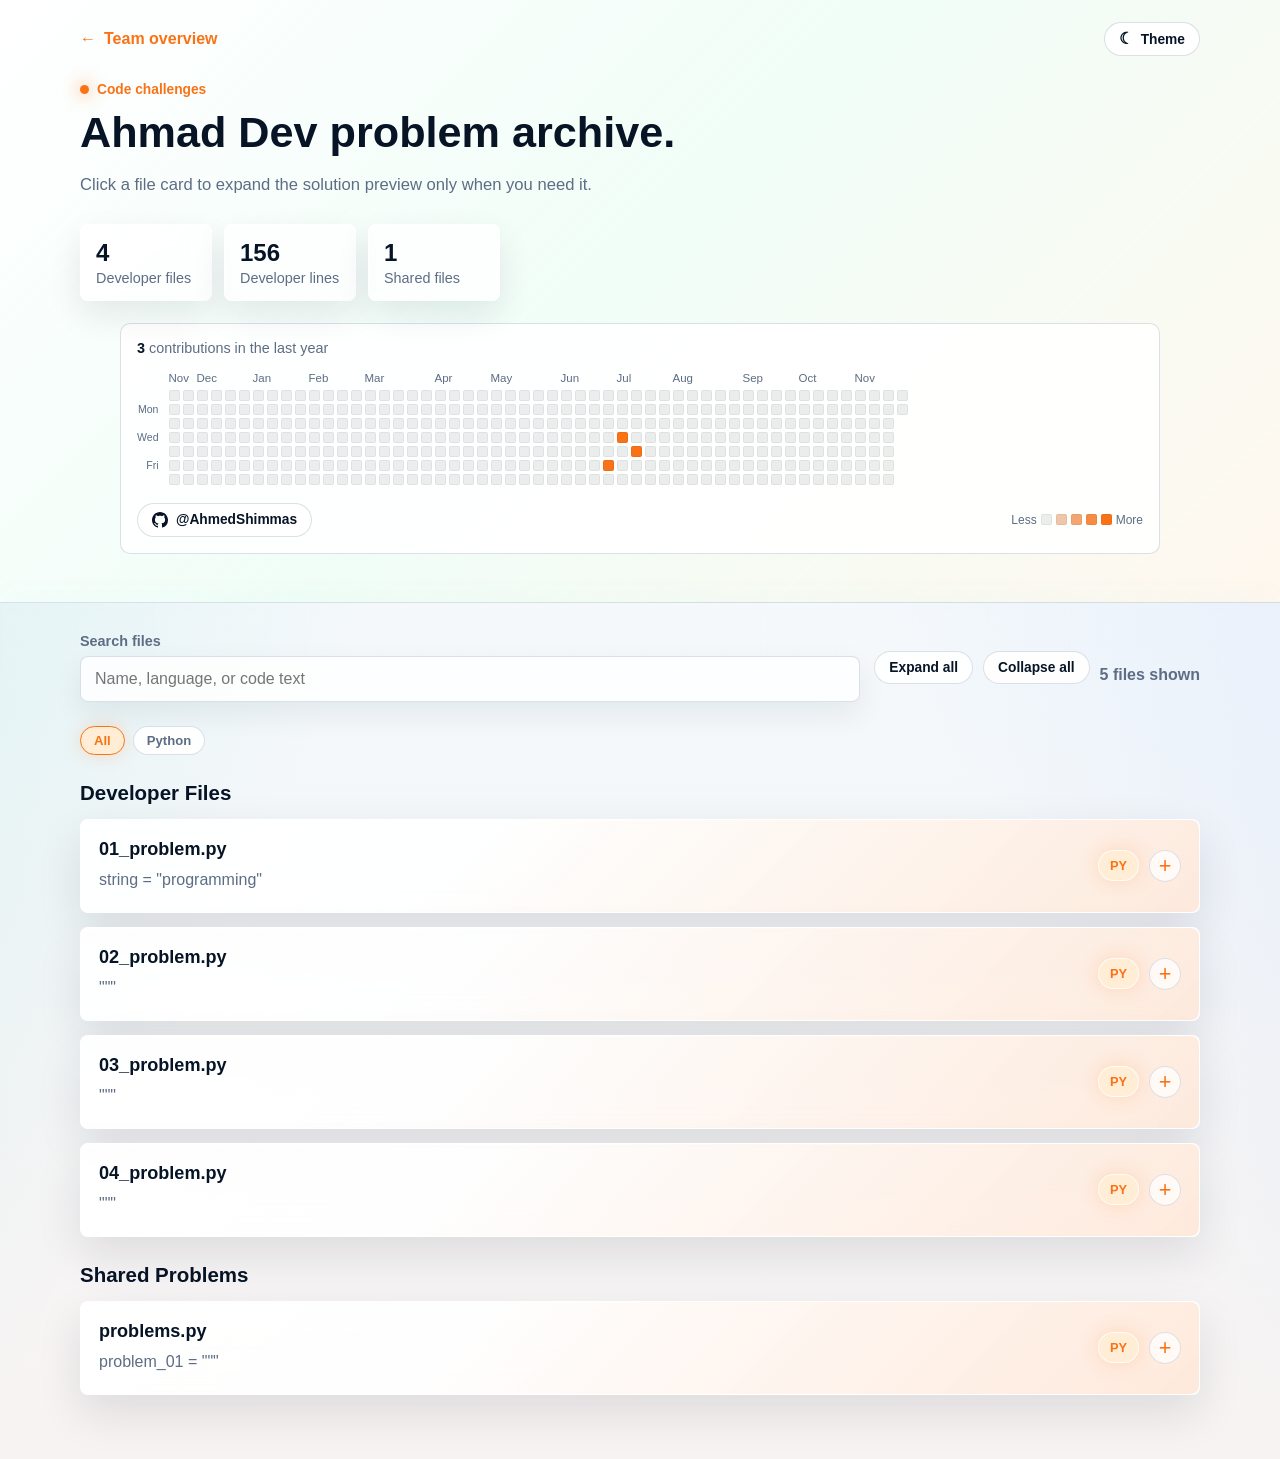
==== commit 2a5a7df7: "chore: regenerate site [skip ci]" ====
--- a/ahmad-dev.html
+++ b/ahmad-dev.html
@@ -61,7 +61,7 @@
           <div class="contrib-inner">
             <div class="contrib-months"><span class="contrib-month" style="--span: 2">Nov</span><span class="contrib-month" style="--span: 4">Dec</span><span class="contrib-month" style="--span: 4">Jan</span><span class="contrib-month" style="--span: 4">Feb</span><span class="contrib-month" style="--span: 5">Mar</span><span class="contrib-month" style="--span: 4">Apr</span><span class="contrib-month" style="--span: 5">May</span><span class="contrib-month" style="--span: 4">Jun</span><span class="contrib-month" style="--span: 4">Jul</span><span class="contrib-month" style="--span: 5">Aug</span><span class="contrib-month" style="--span: 4">Sep</span><span class="contrib-month" style="--span: 4">Oct</span><span class="contrib-month" style="--span: 4">Nov</span></div>
             <div class="contrib-weekdays"><span>Mon</span><span>Wed</span><span>Fri</span></div>
-            <div class="contrib-weeks"><div class="contrib-week"><span class="contrib-day" data-level="0" title="2025-11-23"></span><span class="contrib-day" data-level="0" title="2025-11-24"></span><span class="contrib-day" data-level="0" title="2025-11-25"></span><span class="contrib-day" data-level="0" title="2025-11-26"></span><span class="contrib-day" data-level="0" title="2025-11-27"></span><span class="contrib-day" data-level="0" title="2025-11-28"></span><span class="contrib-day" data-level="0" title="2025-11-29"></span></div><div class="contrib-week"><span class="contrib-day" data-level="0" title="2025-11-30"></span><span class="contrib-day" data-level="0" title="2025-12-01"></span><span class="contrib-day" data-level="0" title="2025-12-02"></span><span class="contrib-day" data-level="0" title="2025-12-03"></span><span class="contrib-day" data-level="0" title="2025-12-04"></span><span class="contrib-day" data-level="0" title="2025-12-05"></span><span class="contrib-day" data-level="0" title="2025-12-06"></span></div><div class="contrib-week"><span class="contrib-day" data-level="0" title="2025-12-07"></span><span class="contrib-day" data-level="0" title="2025-12-08"></span><span class="contrib-day" data-level="0" title="2025-12-09"></span><span class="contrib-day" data-level="0" title="2025-12-10"></span><span class="contrib-day" data-level="0" title="2025-12-11"></span><span class="contrib-day" data-level="0" title="2025-12-12"></span><span class="contrib-day" data-level="0" title="2025-12-13"></span></div><div class="contrib-week"><span class="contrib-day" data-level="0" title="2025-12-14"></span><span class="contrib-day" data-level="0" title="2025-12-15"></span><span class="contrib-day" data-level="0" title="2025-12-16"></span><span class="contrib-day" data-level="0" title="2025-12-17"></span><span class="contrib-day" data-level="0" title="2025-12-18"></span><span class="contrib-day" data-level="0" title="2025-12-19"></span><span class="contrib-day" data-level="0" title="2025-12-20"></span></div><div class="contrib-week"><span class="contrib-day" data-level="0" title="2025-12-21"></span><span class="contrib-day" data-level="0" title="2025-12-22"></span><span class="contrib-day" data-level="0" title="2025-12-23"></span><span class="contrib-day" data-level="0" title="2025-12-24"></span><span class="contrib-day" data-level="0" title="2025-12-25"></span><span class="contrib-day" data-level="0" title="2025-12-26"></span><span class="contrib-day" data-level="0" title="2025-12-27"></span></div><div class="contrib-week"><span class="contrib-day" data-level="0" title="2025-12-28"></span><span class="contrib-day" data-level="0" title="2025-12-29"></span><span class="contrib-day" data-level="0" title="2025-12-30"></span><span class="contrib-day" data-level="0" title="2025-12-31"></span><span class="contrib-day" data-level="0" title="2026-01-01"></span><span class="contrib-day" data-level="0" title="2026-01-02"></span><span class="contrib-day" data-level="0" title="2026-01-03"></span></div><div class="contrib-week"><span class="contrib-day" data-level="0" title="2026-01-04"></span><span class="contrib-day" data-level="0" title="2026-01-05"></span><span class="contrib-day" data-level="0" title="2026-01-06"></span><span class="contrib-day" data-level="0" title="2026-01-07"></span><span class="contrib-day" data-level="0" title="2026-01-08"></span><span class="contrib-day" data-level="0" title="2026-01-09"></span><span class="contrib-day" data-level="0" title="2026-01-10"></span></div><div class="contrib-week"><span class="contrib-day" data-level="0" title="2026-01-11"></span><span class="contrib-day" data-level="0" title="2026-01-12"></span><span class="contrib-day" data-level="0" title="2026-01-13"></span><span class="contrib-day" data-level="0" title="2026-01-14"></span><span class="contrib-day" data-level="0" title="2026-01-15"></span><span class="contrib-day" data-level="0" title="2026-01-16"></span><span class="contrib-day" data-level="0" title="2026-01-17"></span></div><div class="contrib-week"><span class="contrib-day" data-level="0" title="2026-01-18"></span><span class="contrib-day" data-level="0" title="2026-01-19"></span><span class="contrib-day" data-level="0" title="2026-01-20"></span><span class="contrib-day" data-level="0" title="2026-01-21"></span><span class="contrib-day" data-level="0" title="2026-01-22"></span><span class="contrib-day" data-level="0" title="2026-01-23"></span><span class="contrib-day" data-level="0" title="2026-01-24"></span></div><div class="contrib-week"><span class="contrib-day" data-level="0" title="2026-01-25"></span><span class="contrib-day" data-level="0" title="2026-01-26"></span><span class="contrib-day" data-level="0" title="2026-01-27"></span><span class="contrib-day" data-level="0" title="2026-01-28"></span><span class="contrib-day" data-level="0" title="2026-01-29"></span><span class="contrib-day" data-level="0" title="2026-01-30"></span><span class="contrib-day" data-level="0" title="2026-01-31"></span></div><div class="contrib-week"><span class="contrib-day" data-level="0" title="2026-02-01"></span><span class="contrib-day" data-level="0" title="2026-02-02"></span><span class="contrib-day" data-level="0" title="2026-02-03"></span><span class="contrib-day" data-level="0" title="2026-02-04"></span><span class="contrib-day" data-level="0" title="2026-02-05"></span><span class="contrib-day" data-level="0" title="2026-02-06"></span><span class="contrib-day" data-level="0" title="2026-02-07"></span></div><div class="contrib-week"><span class="contrib-day" data-level="0" title="2026-02-08"></span><span class="contrib-day" data-level="0" title="2026-02-09"></span><span class="contrib-day" data-level="0" title="2026-02-10"></span><span class="contrib-day" data-level="0" title="2026-02-11"></span><span class="contrib-day" data-level="0" title="2026-02-12"></span><span class="contrib-day" data-level="0" title="2026-02-13"></span><span class="contrib-day" data-level="0" title="2026-02-14"></span></div><div class="contrib-week"><span class="contrib-day" data-level="0" title="2026-02-15"></span><span class="contrib-day" data-level="0" title="2026-02-16"></span><span class="contrib-day" data-level="0" title="2026-02-17"></span><span class="contrib-day" data-level="0" title="2026-02-18"></span><span class="contrib-day" data-level="0" title="2026-02-19"></span><span class="contrib-day" data-level="0" title="2026-02-20"></span><span class="contrib-day" data-level="0" title="2026-02-21"></span></div><div class="contrib-week"><span class="contrib-day" data-level="0" title="2026-02-22"></span><span class="contrib-day" data-level="0" title="2026-02-23"></span><span class="contrib-day" data-level="0" title="2026-02-24"></span><span class="contrib-day" data-level="0" title="2026-02-25"></span><span class="contrib-day" data-level="0" title="2026-02-26"></span><span class="contrib-day" data-level="0" title="2026-02-27"></span><span class="contrib-day" data-level="0" title="2026-02-28"></span></div><div class="contrib-week"><span class="contrib-day" data-level="0" title="2026-03-01"></span><span class="contrib-day" data-level="0" title="2026-03-02"></span><span class="contrib-day" data-level="0" title="2026-03-03"></span><span class="contrib-day" data-level="0" title="2026-03-04"></span><span class="contrib-day" data-level="0" title="2026-03-05"></span><span class="contrib-day" data-level="0" title="2026-03-06"></span><span class="contrib-day" data-level="0" title="2026-03-07"></span></div><div class="contrib-week"><span class="contrib-day" data-level="0" title="2026-03-08"></span><span class="contrib-day" data-level="0" title="2026-03-09"></span><span class="contrib-day" data-level="0" title="2026-03-10"></span><span class="contrib-day" data-level="0" title="2026-03-11"></span><span class="contrib-day" data-level="0" title="2026-03-12"></span><span class="contrib-day" data-level="0" title="2026-03-13"></span><span class="contrib-day" data-level="0" title="2026-03-14"></span></div><div class="contrib-week"><span class="contrib-day" data-level="0" title="2026-03-15"></span><span class="contrib-day" data-level="0" title="2026-03-16"></span><span class="contrib-day" data-level="0" title="2026-03-17"></span><span class="contrib-day" data-level="0" title="2026-03-18"></span><span class="contrib-day" data-level="0" title="2026-03-19"></span><span class="contrib-day" data-level="0" title="2026-03-20"></span><span class="contrib-day" data-level="0" title="2026-03-21"></span></div><div class="contrib-week"><span class="contrib-day" data-level="0" title="2026-03-22"></span><span class="contrib-day" data-level="0" title="2026-03-23"></span><span class="contrib-day" data-level="0" title="2026-03-24"></span><span class="contrib-day" data-level="0" title="2026-03-25"></span><span class="contrib-day" data-level="0" title="2026-03-26"></span><span class="contrib-day" data-level="0" title="2026-03-27"></span><span class="contrib-day" data-level="0" title="2026-03-28"></span></div><div class="contrib-week"><span class="contrib-day" data-level="0" title="2026-03-29"></span><span class="contrib-day" data-level="0" title="2026-03-30"></span><span class="contrib-day" data-level="0" title="2026-03-31"></span><span class="contrib-day" data-level="0" title="2026-04-01"></span><span class="contrib-day" data-level="0" title="2026-04-02"></span><span class="contrib-day" data-level="0" title="2026-04-03"></span><span class="contrib-day" data-level="0" title="2026-04-04"></span></div><div class="contrib-week"><span class="contrib-day" data-level="0" title="2026-04-05"></span><span class="contrib-day" data-level="0" title="2026-04-06"></span><span class="contrib-day" data-level="0" title="2026-04-07"></span><span class="contrib-day" data-level="0" title="2026-04-08"></span><span class="contrib-day" data-level="0" title="2026-04-09"></span><span class="contrib-day" data-level="0" title="2026-04-10"></span><span class="contrib-day" data-level="0" title="2026-04-11"></span></div><div class="contrib-week"><span class="contrib-day" data-level="0" title="2026-04-12"></span><span class="contrib-day" data-level="0" title="2026-04-13"></span><span class="contrib-day" data-level="0" title="2026-04-14"></span><span class="contrib-day" data-level="0" title="2026-04-15"></span><span class="contrib-day" data-level="0" title="2026-04-16"></span><span class="contrib-day" data-level="0" title="2026-04-17"></span><span class="contrib-day" data-level="0" title="2026-04-18"></span></div><div class="contrib-week"><span class="contrib-day" data-level="0" title="2026-04-19"></span><span class="contrib-day" data-level="0" title="2026-04-20"></span><span class="contrib-day" data-level="0" title="2026-04-21"></span><span class="contrib-day" data-level="0" title="2026-04-22"></span><span class="contrib-day" data-level="0" title="2026-04-23"></span><span class="contrib-day" data-level="0" title="2026-04-24"></span><span class="contrib-day" data-level="0" title="2026-04-25"></span></div><div class="contrib-week"><span class="contrib-day" data-level="0" title="2026-04-26"></span><span class="contrib-day" data-level="0" title="2026-04-27"></span><span class="contrib-day" data-level="0" title="2026-04-28"></span><span class="contrib-day" data-level="0" title="2026-04-29"></span><span class="contrib-day" data-level="0" title="2026-04-30"></span><span class="contrib-day" data-level="0" title="2026-05-01"></span><span class="contrib-day" data-level="0" title="2026-05-02"></span></div><div class="contrib-week"><span class="contrib-day" data-level="0" title="2026-05-03"></span><span class="contrib-day" data-level="0" title="2026-05-04"></span><span class="contrib-day" data-level="0" title="2026-05-05"></span><span class="contrib-day" data-level="0" title="2026-05-06"></span><span class="contrib-day" data-level="0" title="2026-05-07"></span><span class="contrib-day" data-level="0" title="2026-05-08"></span><span class="contrib-day" data-level="0" title="2026-05-09"></span></div><div class="contrib-week"><span class="contrib-day" data-level="0" title="2026-05-10"></span><span class="contrib-day" data-level="0" title="2026-05-11"></span><span class="contrib-day" data-level="0" title="2026-05-12"></span><span class="contrib-day" data-level="0" title="2026-05-13"></span><span class="contrib-day" data-level="0" title="2026-05-14"></span><span class="contrib-day" data-level="0" title="2026-05-15"></span><span class="contrib-day" data-level="0" title="2026-05-16"></span></div><div class="contrib-week"><span class="contrib-day" data-level="0" title="2026-05-17"></span><span class="contrib-day" data-level="0" title="2026-05-18"></span><span class="contrib-day" data-level="0" title="2026-05-19"></span><span class="contrib-day" data-level="0" title="2026-05-20"></span><span class="contrib-day" data-level="0" title="2026-05-21"></span><span class="contrib-day" data-level="0" title="2026-05-22"></span><span class="contrib-day" data-level="0" title="2026-05-23"></span></div><div class="contrib-week"><span class="contrib-day" data-level="0" title="2026-05-24"></span><span class="contrib-day" data-level="0" title="2026-05-25"></span><span class="contrib-day" data-level="0" title="2026-05-26"></span><span class="contrib-day" data-level="0" title="2026-05-27"></span><span class="contrib-day" data-level="0" title="2026-05-28"></span><span class="contrib-day" data-level="0" title="2026-05-29"></span><span class="contrib-day" data-level="0" title="2026-05-30"></span></div><div class="contrib-week"><span class="contrib-day" data-level="0" title="2026-05-31"></span><span class="contrib-day" data-level="0" title="2026-06-01"></span><span class="contrib-day" data-level="0" title="2026-06-02"></span><span class="contrib-day" data-level="0" title="2026-06-03"></span><span class="contrib-day" data-level="0" title="2026-06-04"></span><span class="contrib-day" data-level="0" title="2026-06-05"></span><span class="contrib-day" data-level="0" title="2026-06-06"></span></div><div class="contrib-week"><span class="contrib-day" data-level="0" title="2026-06-07"></span><span class="contrib-day" data-level="0" title="2026-06-08"></span><span class="contrib-day" data-level="0" title="2026-06-09"></span><span class="contrib-day" data-level="0" title="2026-06-10"></span><span class="contrib-day" data-level="0" title="2026-06-11"></span><span class="contrib-day" data-level="0" title="2026-06-12"></span><span class="contrib-day" data-level="0" title="2026-06-13"></span></div><div class="contrib-week"><span class="contrib-day" data-level="0" title="2026-06-14"></span><span class="contrib-day" data-level="0" title="2026-06-15"></span><span class="contrib-day" data-level="0" title="2026-06-16"></span><span class="contrib-day" data-level="0" title="2026-06-17"></span><span class="contrib-day" data-level="0" title="2026-06-18"></span><span class="contrib-day" data-level="0" title="2026-06-19"></span><span class="contrib-day" data-level="0" title="2026-06-20"></span></div><div class="contrib-week"><span class="contrib-day" data-level="0" title="2026-06-21"></span><span class="contrib-day" data-level="0" title="2026-06-22"></span><span class="contrib-day" data-level="0" title="2026-06-23"></span><span class="contrib-day" data-level="0" title="2026-06-24"></span><span class="contrib-day" data-level="0" title="2026-06-25"></span><span class="contrib-day" data-level="0" title="2026-06-26"></span><span class="contrib-day" data-level="0" title="2026-06-27"></span></div><div class="contrib-week"><span class="contrib-day" data-level="0" title="2026-06-28"></span><span class="contrib-day" data-level="0" title="2026-06-29"></span><span class="contrib-day" data-level="0" title="2026-06-30"></span><span class="contrib-day" data-level="0" title="2026-07-01"></span><span class="contrib-day" data-level="0" title="2026-07-02"></span><span class="contrib-day" data-level="4" title="2026-07-03"></span><span class="contrib-day" data-level="0" title="2026-07-04"></span></div><div class="contrib-week"><span class="contrib-day" data-level="0" title="2026-07-05"></span><span class="contrib-day" data-level="0" title="2026-07-06"></span><span class="contrib-day" data-level="0" title="2026-07-07"></span><span class="contrib-day" data-level="4" title="2026-07-08"></span><span class="contrib-day" data-level="0" title="2026-07-09"></span><span class="contrib-day" data-level="0" title="2026-07-10"></span><span class="contrib-day" data-level="0" title="2026-07-11"></span></div><div class="contrib-week"><span class="contrib-day" data-level="0" title="2026-07-12"></span><span class="contrib-day" data-level="0" title="2026-07-13"></span><span class="contrib-day" data-level="0" title="2026-07-14"></span><span class="contrib-day" data-level="0" title="2026-07-15"></span><span class="contrib-day" data-level="4" title="2026-07-16"></span><span class="contrib-day" data-level="0" title="2026-07-17"></span><span class="contrib-day" data-level="0" title="2026-07-18"></span></div><div class="contrib-week"><span class="contrib-day" data-level="0" title="2026-07-19"></span><span class="contrib-day" data-level="0" title="2026-07-20"></span><span class="contrib-day" data-level="0" title="2026-07-21"></span><span class="contrib-day" data-level="0" title="2026-07-22"></span><span class="contrib-day" data-level="0" title="2026-07-23"></span><span class="contrib-day" data-level="0" title="2026-07-24"></span><span class="contrib-day" data-level="0" title="2026-07-25"></span></div><div class="contrib-week"><span class="contrib-day" data-level="0" title="2026-07-26"></span><span class="contrib-day" data-level="0" title="2026-07-27"></span><span class="contrib-day" data-level="0" title="2026-07-28"></span><span class="contrib-day" data-level="0" title="2026-07-29"></span><span class="contrib-day" data-level="0" title="2026-07-30"></span><span class="contrib-day" data-level="0" title="2026-07-31"></span><span class="contrib-day" data-level="0" title="2026-08-01"></span></div><div class="contrib-week"><span class="contrib-day" data-level="0" title="2026-08-02"></span><span class="contrib-day" data-level="0" title="2026-08-03"></span><span class="contrib-day" data-level="0" title="2026-08-04"></span><span class="contrib-day" data-level="0" title="2026-08-05"></span><span class="contrib-day" data-level="0" title="2026-08-06"></span><span class="contrib-day" data-level="0" title="2026-08-07"></span><span class="contrib-day" data-level="0" title="2026-08-08"></span></div><div class="contrib-week"><span class="contrib-day" data-level="0" title="2026-08-09"></span><span class="contrib-day" data-level="0" title="2026-08-10"></span><span class="contrib-day" data-level="0" title="2026-08-11"></span><span class="contrib-day" data-level="0" title="2026-08-12"></span><span class="contrib-day" data-level="0" title="2026-08-13"></span><span class="contrib-day" data-level="0" title="2026-08-14"></span><span class="contrib-day" data-level="0" title="2026-08-15"></span></div><div class="contrib-week"><span class="contrib-day" data-level="0" title="2026-08-16"></span><span class="contrib-day" data-level="0" title="2026-08-17"></span><span class="contrib-day" data-level="0" title="2026-08-18"></span><span class="contrib-day" data-level="0" title="2026-08-19"></span><span class="contrib-day" data-level="0" title="2026-08-20"></span><span class="contrib-day" data-level="0" title="2026-08-21"></span><span class="contrib-day" data-level="0" title="2026-08-22"></span></div><div class="contrib-week"><span class="contrib-day" data-level="0" title="2026-08-23"></span><span class="contrib-day" data-level="0" title="2026-08-24"></span><span class="contrib-day" data-level="0" title="2026-08-25"></span><span class="contrib-day" data-level="0" title="2026-08-26"></span><span class="contrib-day" data-level="0" title="2026-08-27"></span><span class="contrib-day" data-level="0" title="2026-08-28"></span><span class="contrib-day" data-level="0" title="2026-08-29"></span></div><div class="contrib-week"><span class="contrib-day" data-level="0" title="2026-08-30"></span><span class="contrib-day" data-level="0" title="2026-08-31"></span><span class="contrib-day" data-level="0" title="2026-09-01"></span><span class="contrib-day" data-level="0" title="2026-09-02"></span><span class="contrib-day" data-level="0" title="2026-09-03"></span><span class="contrib-day" data-level="0" title="2026-09-04"></span><span class="contrib-day" data-level="0" title="2026-09-05"></span></div><div class="contrib-week"><span class="contrib-day" data-level="0" title="2026-09-06"></span><span class="contrib-day" data-level="0" title="2026-09-07"></span><span class="contrib-day" data-level="0" title="2026-09-08"></span><span class="contrib-day" data-level="0" title="2026-09-09"></span><span class="contrib-day" data-level="0" title="2026-09-10"></span><span class="contrib-day" data-level="0" title="2026-09-11"></span><span class="contrib-day" data-level="0" title="2026-09-12"></span></div><div class="contrib-week"><span class="contrib-day" data-level="0" title="2026-09-13"></span><span class="contrib-day" data-level="0" title="2026-09-14"></span><span class="contrib-day" data-level="0" title="2026-09-15"></span><span class="contrib-day" data-level="0" title="2026-09-16"></span><span class="contrib-day" data-level="0" title="2026-09-17"></span><span class="contrib-day" data-level="0" title="2026-09-18"></span><span class="contrib-day" data-level="0" title="2026-09-19"></span></div><div class="contrib-week"><span class="contrib-day" data-level="0" title="2026-09-20"></span><span class="contrib-day" data-level="0" title="2026-09-21"></span><span class="contrib-day" data-level="0" title="2026-09-22"></span><span class="contrib-day" data-level="0" title="2026-09-23"></span><span class="contrib-day" data-level="0" title="2026-09-24"></span><span class="contrib-day" data-level="0" title="2026-09-25"></span><span class="contrib-day" data-level="0" title="2026-09-26"></span></div><div class="contrib-week"><span class="contrib-day" data-level="0" title="2026-09-27"></span><span class="contrib-day" data-level="0" title="2026-09-28"></span><span class="contrib-day" data-level="0" title="2026-09-29"></span><span class="contrib-day" data-level="0" title="2026-09-30"></span><span class="contrib-day" data-level="0" title="2026-10-01"></span><span class="contrib-day" data-level="0" title="2026-10-02"></span><span class="contrib-day" data-level="0" title="2026-10-03"></span></div><div class="contrib-week"><span class="contrib-day" data-level="0" title="2026-10-04"></span><span class="contrib-day" data-level="0" title="2026-10-05"></span><span class="contrib-day" data-level="0" title="2026-10-06"></span><span class="contrib-day" data-level="0" title="2026-10-07"></span><span class="contrib-day" data-level="0" title="2026-10-08"></span><span class="contrib-day" data-level="0" title="2026-10-09"></span><span class="contrib-day" data-level="0" title="2026-10-10"></span></div><div class="contrib-week"><span class="contrib-day" data-level="0" title="2026-10-11"></span><span class="contrib-day" data-level="0" title="2026-10-12"></span><span class="contrib-day" data-level="0" title="2026-10-13"></span><span class="contrib-day" data-level="0" title="2026-10-14"></span><span class="contrib-day" data-level="0" title="2026-10-15"></span><span class="contrib-day" data-level="0" title="2026-10-16"></span><span class="contrib-day" data-level="0" title="2026-10-17"></span></div><div class="contrib-week"><span class="contrib-day" data-level="0" title="2026-10-18"></span><span class="contrib-day" data-level="0" title="2026-10-19"></span><span class="contrib-day" data-level="0" title="2026-10-20"></span><span class="contrib-day" data-level="0" title="2026-10-21"></span><span class="contrib-day" data-level="0" title="2026-10-22"></span><span class="contrib-day" data-level="0" title="2026-10-23"></span><span class="contrib-day" data-level="0" title="2026-10-24"></span></div><div class="contrib-week"><span class="contrib-day" data-level="0" title="2026-10-25"></span><span class="contrib-day" data-level="0" title="2026-10-26"></span><span class="contrib-day" data-level="0" title="2026-10-27"></span><span class="contrib-day" data-level="0" title="2026-10-28"></span><span class="contrib-day" data-level="0" title="2026-10-29"></span><span class="contrib-day" data-level="0" title="2026-10-30"></span><span class="contrib-day" data-level="0" title="2026-10-31"></span></div><div class="contrib-week"><span class="contrib-day" data-level="0" title="2026-11-01"></span><span class="contrib-day" data-level="0" title="2026-11-02"></span><span class="contrib-day" data-level="0" title="2026-11-03"></span><span class="contrib-day" data-level="0" title="2026-11-04"></span><span class="contrib-day" data-level="0" title="2026-11-05"></span><span class="contrib-day" data-level="0" title="2026-11-06"></span><span class="contrib-day" data-level="0" title="2026-11-07"></span></div><div class="contrib-week"><span class="contrib-day" data-level="0" title="2026-11-08"></span><span class="contrib-day" data-level="0" title="2026-11-09"></span><span class="contrib-day" data-level="0" title="2026-11-10"></span><span class="contrib-day" data-level="0" title="2026-11-11"></span><span class="contrib-day" data-level="0" title="2026-11-12"></span><span class="contrib-day" data-level="0" title="2026-11-13"></span><span class="contrib-day" data-level="0" title="2026-11-14"></span></div><div class="contrib-week"><span class="contrib-day" data-level="0" title="2026-11-15"></span><span class="contrib-day" data-level="0" title="2026-11-16"></span><span class="contrib-day" data-level="0" title="2026-11-17"></span><span class="contrib-day" data-level="0" title="2026-11-18"></span><span class="contrib-day" data-level="0" title="2026-11-19"></span><span class="contrib-day" data-level="0" title="2026-11-20"></span><span class="contrib-day" data-level="0" title="2026-11-21"></span></div><div class="contrib-week"><span class="contrib-day" data-level="0" title="2026-11-22"></span><span class="contrib-day" data-level="e"></span><span class="contrib-day" data-level="e"></span><span class="contrib-day" data-level="e"></span><span class="contrib-day" data-level="e"></span><span class="contrib-day" data-level="e"></span><span class="contrib-day" data-level="e"></span></div></div>
+            <div class="contrib-weeks"><div class="contrib-week"><span class="contrib-day" data-level="0" title="2025-11-23"></span><span class="contrib-day" data-level="0" title="2025-11-24"></span><span class="contrib-day" data-level="0" title="2025-11-25"></span><span class="contrib-day" data-level="0" title="2025-11-26"></span><span class="contrib-day" data-level="0" title="2025-11-27"></span><span class="contrib-day" data-level="0" title="2025-11-28"></span><span class="contrib-day" data-level="0" title="2025-11-29"></span></div><div class="contrib-week"><span class="contrib-day" data-level="0" title="2025-11-30"></span><span class="contrib-day" data-level="0" title="2025-12-01"></span><span class="contrib-day" data-level="0" title="2025-12-02"></span><span class="contrib-day" data-level="0" title="2025-12-03"></span><span class="contrib-day" data-level="0" title="2025-12-04"></span><span class="contrib-day" data-level="0" title="2025-12-05"></span><span class="contrib-day" data-level="0" title="2025-12-06"></span></div><div class="contrib-week"><span class="contrib-day" data-level="0" title="2025-12-07"></span><span class="contrib-day" data-level="0" title="2025-12-08"></span><span class="contrib-day" data-level="0" title="2025-12-09"></span><span class="contrib-day" data-level="0" title="2025-12-10"></span><span class="contrib-day" data-level="0" title="2025-12-11"></span><span class="contrib-day" data-level="0" title="2025-12-12"></span><span class="contrib-day" data-level="0" title="2025-12-13"></span></div><div class="contrib-week"><span class="contrib-day" data-level="0" title="2025-12-14"></span><span class="contrib-day" data-level="0" title="2025-12-15"></span><span class="contrib-day" data-level="0" title="2025-12-16"></span><span class="contrib-day" data-level="0" title="2025-12-17"></span><span class="contrib-day" data-level="0" title="2025-12-18"></span><span class="contrib-day" data-level="0" title="2025-12-19"></span><span class="contrib-day" data-level="0" title="2025-12-20"></span></div><div class="contrib-week"><span class="contrib-day" data-level="0" title="2025-12-21"></span><span class="contrib-day" data-level="0" title="2025-12-22"></span><span class="contrib-day" data-level="0" title="2025-12-23"></span><span class="contrib-day" data-level="0" title="2025-12-24"></span><span class="contrib-day" data-level="0" title="2025-12-25"></span><span class="contrib-day" data-level="0" title="2025-12-26"></span><span class="contrib-day" data-level="0" title="2025-12-27"></span></div><div class="contrib-week"><span class="contrib-day" data-level="0" title="2025-12-28"></span><span class="contrib-day" data-level="0" title="2025-12-29"></span><span class="contrib-day" data-level="0" title="2025-12-30"></span><span class="contrib-day" data-level="0" title="2025-12-31"></span><span class="contrib-day" data-level="0" title="2026-01-01"></span><span class="contrib-day" data-level="0" title="2026-01-02"></span><span class="contrib-day" data-level="0" title="2026-01-03"></span></div><div class="contrib-week"><span class="contrib-day" data-level="0" title="2026-01-04"></span><span class="contrib-day" data-level="0" title="2026-01-05"></span><span class="contrib-day" data-level="0" title="2026-01-06"></span><span class="contrib-day" data-level="0" title="2026-01-07"></span><span class="contrib-day" data-level="0" title="2026-01-08"></span><span class="contrib-day" data-level="0" title="2026-01-09"></span><span class="contrib-day" data-level="0" title="2026-01-10"></span></div><div class="contrib-week"><span class="contrib-day" data-level="0" title="2026-01-11"></span><span class="contrib-day" data-level="0" title="2026-01-12"></span><span class="contrib-day" data-level="0" title="2026-01-13"></span><span class="contrib-day" data-level="0" title="2026-01-14"></span><span class="contrib-day" data-level="0" title="2026-01-15"></span><span class="contrib-day" data-level="0" title="2026-01-16"></span><span class="contrib-day" data-level="0" title="2026-01-17"></span></div><div class="contrib-week"><span class="contrib-day" data-level="0" title="2026-01-18"></span><span class="contrib-day" data-level="0" title="2026-01-19"></span><span class="contrib-day" data-level="0" title="2026-01-20"></span><span class="contrib-day" data-level="0" title="2026-01-21"></span><span class="contrib-day" data-level="0" title="2026-01-22"></span><span class="contrib-day" data-level="0" title="2026-01-23"></span><span class="contrib-day" data-level="0" title="2026-01-24"></span></div><div class="contrib-week"><span class="contrib-day" data-level="0" title="2026-01-25"></span><span class="contrib-day" data-level="0" title="2026-01-26"></span><span class="contrib-day" data-level="0" title="2026-01-27"></span><span class="contrib-day" data-level="0" title="2026-01-28"></span><span class="contrib-day" data-level="0" title="2026-01-29"></span><span class="contrib-day" data-level="0" title="2026-01-30"></span><span class="contrib-day" data-level="0" title="2026-01-31"></span></div><div class="contrib-week"><span class="contrib-day" data-level="0" title="2026-02-01"></span><span class="contrib-day" data-level="0" title="2026-02-02"></span><span class="contrib-day" data-level="0" title="2026-02-03"></span><span class="contrib-day" data-level="0" title="2026-02-04"></span><span class="contrib-day" data-level="0" title="2026-02-05"></span><span class="contrib-day" data-level="0" title="2026-02-06"></span><span class="contrib-day" data-level="0" title="2026-02-07"></span></div><div class="contrib-week"><span class="contrib-day" data-level="0" title="2026-02-08"></span><span class="contrib-day" data-level="0" title="2026-02-09"></span><span class="contrib-day" data-level="0" title="2026-02-10"></span><span class="contrib-day" data-level="0" title="2026-02-11"></span><span class="contrib-day" data-level="0" title="2026-02-12"></span><span class="contrib-day" data-level="0" title="2026-02-13"></span><span class="contrib-day" data-level="0" title="2026-02-14"></span></div><div class="contrib-week"><span class="contrib-day" data-level="0" title="2026-02-15"></span><span class="contrib-day" data-level="0" title="2026-02-16"></span><span class="contrib-day" data-level="0" title="2026-02-17"></span><span class="contrib-day" data-level="0" title="2026-02-18"></span><span class="contrib-day" data-level="0" title="2026-02-19"></span><span class="contrib-day" data-level="0" title="2026-02-20"></span><span class="contrib-day" data-level="0" title="2026-02-21"></span></div><div class="contrib-week"><span class="contrib-day" data-level="0" title="2026-02-22"></span><span class="contrib-day" data-level="0" title="2026-02-23"></span><span class="contrib-day" data-level="0" title="2026-02-24"></span><span class="contrib-day" data-level="0" title="2026-02-25"></span><span class="contrib-day" data-level="0" title="2026-02-26"></span><span class="contrib-day" data-level="0" title="2026-02-27"></span><span class="contrib-day" data-level="0" title="2026-02-28"></span></div><div class="contrib-week"><span class="contrib-day" data-level="0" title="2026-03-01"></span><span class="contrib-day" data-level="0" title="2026-03-02"></span><span class="contrib-day" data-level="0" title="2026-03-03"></span><span class="contrib-day" data-level="0" title="2026-03-04"></span><span class="contrib-day" data-level="0" title="2026-03-05"></span><span class="contrib-day" data-level="0" title="2026-03-06"></span><span class="contrib-day" data-level="0" title="2026-03-07"></span></div><div class="contrib-week"><span class="contrib-day" data-level="0" title="2026-03-08"></span><span class="contrib-day" data-level="0" title="2026-03-09"></span><span class="contrib-day" data-level="0" title="2026-03-10"></span><span class="contrib-day" data-level="0" title="2026-03-11"></span><span class="contrib-day" data-level="0" title="2026-03-12"></span><span class="contrib-day" data-level="0" title="2026-03-13"></span><span class="contrib-day" data-level="0" title="2026-03-14"></span></div><div class="contrib-week"><span class="contrib-day" data-level="0" title="2026-03-15"></span><span class="contrib-day" data-level="0" title="2026-03-16"></span><span class="contrib-day" data-level="0" title="2026-03-17"></span><span class="contrib-day" data-level="0" title="2026-03-18"></span><span class="contrib-day" data-level="0" title="2026-03-19"></span><span class="contrib-day" data-level="0" title="2026-03-20"></span><span class="contrib-day" data-level="0" title="2026-03-21"></span></div><div class="contrib-week"><span class="contrib-day" data-level="0" title="2026-03-22"></span><span class="contrib-day" data-level="0" title="2026-03-23"></span><span class="contrib-day" data-level="0" title="2026-03-24"></span><span class="contrib-day" data-level="0" title="2026-03-25"></span><span class="contrib-day" data-level="0" title="2026-03-26"></span><span class="contrib-day" data-level="0" title="2026-03-27"></span><span class="contrib-day" data-level="0" title="2026-03-28"></span></div><div class="contrib-week"><span class="contrib-day" data-level="0" title="2026-03-29"></span><span class="contrib-day" data-level="0" title="2026-03-30"></span><span class="contrib-day" data-level="0" title="2026-03-31"></span><span class="contrib-day" data-level="0" title="2026-04-01"></span><span class="contrib-day" data-level="0" title="2026-04-02"></span><span class="contrib-day" data-level="0" title="2026-04-03"></span><span class="contrib-day" data-level="0" title="2026-04-04"></span></div><div class="contrib-week"><span class="contrib-day" data-level="0" title="2026-04-05"></span><span class="contrib-day" data-level="0" title="2026-04-06"></span><span class="contrib-day" data-level="0" title="2026-04-07"></span><span class="contrib-day" data-level="0" title="2026-04-08"></span><span class="contrib-day" data-level="0" title="2026-04-09"></span><span class="contrib-day" data-level="0" title="2026-04-10"></span><span class="contrib-day" data-level="0" title="2026-04-11"></span></div><div class="contrib-week"><span class="contrib-day" data-level="0" title="2026-04-12"></span><span class="contrib-day" data-level="0" title="2026-04-13"></span><span class="contrib-day" data-level="0" title="2026-04-14"></span><span class="contrib-day" data-level="0" title="2026-04-15"></span><span class="contrib-day" data-level="0" title="2026-04-16"></span><span class="contrib-day" data-level="0" title="2026-04-17"></span><span class="contrib-day" data-level="0" title="2026-04-18"></span></div><div class="contrib-week"><span class="contrib-day" data-level="0" title="2026-04-19"></span><span class="contrib-day" data-level="0" title="2026-04-20"></span><span class="contrib-day" data-level="0" title="2026-04-21"></span><span class="contrib-day" data-level="0" title="2026-04-22"></span><span class="contrib-day" data-level="0" title="2026-04-23"></span><span class="contrib-day" data-level="0" title="2026-04-24"></span><span class="contrib-day" data-level="0" title="2026-04-25"></span></div><div class="contrib-week"><span class="contrib-day" data-level="0" title="2026-04-26"></span><span class="contrib-day" data-level="0" title="2026-04-27"></span><span class="contrib-day" data-level="0" title="2026-04-28"></span><span class="contrib-day" data-level="0" title="2026-04-29"></span><span class="contrib-day" data-level="0" title="2026-04-30"></span><span class="contrib-day" data-level="0" title="2026-05-01"></span><span class="contrib-day" data-level="0" title="2026-05-02"></span></div><div class="contrib-week"><span class="contrib-day" data-level="0" title="2026-05-03"></span><span class="contrib-day" data-level="0" title="2026-05-04"></span><span class="contrib-day" data-level="0" title="2026-05-05"></span><span class="contrib-day" data-level="0" title="2026-05-06"></span><span class="contrib-day" data-level="0" title="2026-05-07"></span><span class="contrib-day" data-level="0" title="2026-05-08"></span><span class="contrib-day" data-level="0" title="2026-05-09"></span></div><div class="contrib-week"><span class="contrib-day" data-level="0" title="2026-05-10"></span><span class="contrib-day" data-level="0" title="2026-05-11"></span><span class="contrib-day" data-level="0" title="2026-05-12"></span><span class="contrib-day" data-level="0" title="2026-05-13"></span><span class="contrib-day" data-level="0" title="2026-05-14"></span><span class="contrib-day" data-level="0" title="2026-05-15"></span><span class="contrib-day" data-level="0" title="2026-05-16"></span></div><div class="contrib-week"><span class="contrib-day" data-level="0" title="2026-05-17"></span><span class="contrib-day" data-level="0" title="2026-05-18"></span><span class="contrib-day" data-level="0" title="2026-05-19"></span><span class="contrib-day" data-level="0" title="2026-05-20"></span><span class="contrib-day" data-level="0" title="2026-05-21"></span><span class="contrib-day" data-level="0" title="2026-05-22"></span><span class="contrib-day" data-level="0" title="2026-05-23"></span></div><div class="contrib-week"><span class="contrib-day" data-level="0" title="2026-05-24"></span><span class="contrib-day" data-level="0" title="2026-05-25"></span><span class="contrib-day" data-level="0" title="2026-05-26"></span><span class="contrib-day" data-level="0" title="2026-05-27"></span><span class="contrib-day" data-level="0" title="2026-05-28"></span><span class="contrib-day" data-level="0" title="2026-05-29"></span><span class="contrib-day" data-level="0" title="2026-05-30"></span></div><div class="contrib-week"><span class="contrib-day" data-level="0" title="2026-05-31"></span><span class="contrib-day" data-level="0" title="2026-06-01"></span><span class="contrib-day" data-level="0" title="2026-06-02"></span><span class="contrib-day" data-level="0" title="2026-06-03"></span><span class="contrib-day" data-level="0" title="2026-06-04"></span><span class="contrib-day" data-level="0" title="2026-06-05"></span><span class="contrib-day" data-level="0" title="2026-06-06"></span></div><div class="contrib-week"><span class="contrib-day" data-level="0" title="2026-06-07"></span><span class="contrib-day" data-level="0" title="2026-06-08"></span><span class="contrib-day" data-level="0" title="2026-06-09"></span><span class="contrib-day" data-level="0" title="2026-06-10"></span><span class="contrib-day" data-level="0" title="2026-06-11"></span><span class="contrib-day" data-level="0" title="2026-06-12"></span><span class="contrib-day" data-level="0" title="2026-06-13"></span></div><div class="contrib-week"><span class="contrib-day" data-level="0" title="2026-06-14"></span><span class="contrib-day" data-level="0" title="2026-06-15"></span><span class="contrib-day" data-level="0" title="2026-06-16"></span><span class="contrib-day" data-level="0" title="2026-06-17"></span><span class="contrib-day" data-level="0" title="2026-06-18"></span><span class="contrib-day" data-level="0" title="2026-06-19"></span><span class="contrib-day" data-level="0" title="2026-06-20"></span></div><div class="contrib-week"><span class="contrib-day" data-level="0" title="2026-06-21"></span><span class="contrib-day" data-level="0" title="2026-06-22"></span><span class="contrib-day" data-level="0" title="2026-06-23"></span><span class="contrib-day" data-level="0" title="2026-06-24"></span><span class="contrib-day" data-level="0" title="2026-06-25"></span><span class="contrib-day" data-level="0" title="2026-06-26"></span><span class="contrib-day" data-level="0" title="2026-06-27"></span></div><div class="contrib-week"><span class="contrib-day" data-level="0" title="2026-06-28"></span><span class="contrib-day" data-level="0" title="2026-06-29"></span><span class="contrib-day" data-level="0" title="2026-06-30"></span><span class="contrib-day" data-level="0" title="2026-07-01"></span><span class="contrib-day" data-level="0" title="2026-07-02"></span><span class="contrib-day" data-level="4" title="2026-07-03"></span><span class="contrib-day" data-level="0" title="2026-07-04"></span></div><div class="contrib-week"><span class="contrib-day" data-level="0" title="2026-07-05"></span><span class="contrib-day" data-level="0" title="2026-07-06"></span><span class="contrib-day" data-level="0" title="2026-07-07"></span><span class="contrib-day" data-level="4" title="2026-07-08"></span><span class="contrib-day" data-level="0" title="2026-07-09"></span><span class="contrib-day" data-level="0" title="2026-07-10"></span><span class="contrib-day" data-level="0" title="2026-07-11"></span></div><div class="contrib-week"><span class="contrib-day" data-level="0" title="2026-07-12"></span><span class="contrib-day" data-level="0" title="2026-07-13"></span><span class="contrib-day" data-level="0" title="2026-07-14"></span><span class="contrib-day" data-level="0" title="2026-07-15"></span><span class="contrib-day" data-level="4" title="2026-07-16"></span><span class="contrib-day" data-level="0" title="2026-07-17"></span><span class="contrib-day" data-level="0" title="2026-07-18"></span></div><div class="contrib-week"><span class="contrib-day" data-level="0" title="2026-07-19"></span><span class="contrib-day" data-level="0" title="2026-07-20"></span><span class="contrib-day" data-level="0" title="2026-07-21"></span><span class="contrib-day" data-level="0" title="2026-07-22"></span><span class="contrib-day" data-level="0" title="2026-07-23"></span><span class="contrib-day" data-level="0" title="2026-07-24"></span><span class="contrib-day" data-level="0" title="2026-07-25"></span></div><div class="contrib-week"><span class="contrib-day" data-level="0" title="2026-07-26"></span><span class="contrib-day" data-level="0" title="2026-07-27"></span><span class="contrib-day" data-level="0" title="2026-07-28"></span><span class="contrib-day" data-level="0" title="2026-07-29"></span><span class="contrib-day" data-level="0" title="2026-07-30"></span><span class="contrib-day" data-level="0" title="2026-07-31"></span><span class="contrib-day" data-level="0" title="2026-08-01"></span></div><div class="contrib-week"><span class="contrib-day" data-level="0" title="2026-08-02"></span><span class="contrib-day" data-level="0" title="2026-08-03"></span><span class="contrib-day" data-level="0" title="2026-08-04"></span><span class="contrib-day" data-level="0" title="2026-08-05"></span><span class="contrib-day" data-level="0" title="2026-08-06"></span><span class="contrib-day" data-level="0" title="2026-08-07"></span><span class="contrib-day" data-level="0" title="2026-08-08"></span></div><div class="contrib-week"><span class="contrib-day" data-level="0" title="2026-08-09"></span><span class="contrib-day" data-level="0" title="2026-08-10"></span><span class="contrib-day" data-level="0" title="2026-08-11"></span><span class="contrib-day" data-level="0" title="2026-08-12"></span><span class="contrib-day" data-level="0" title="2026-08-13"></span><span class="contrib-day" data-level="0" title="2026-08-14"></span><span class="contrib-day" data-level="0" title="2026-08-15"></span></div><div class="contrib-week"><span class="contrib-day" data-level="0" title="2026-08-16"></span><span class="contrib-day" data-level="0" title="2026-08-17"></span><span class="contrib-day" data-level="0" title="2026-08-18"></span><span class="contrib-day" data-level="0" title="2026-08-19"></span><span class="contrib-day" data-level="0" title="2026-08-20"></span><span class="contrib-day" data-level="0" title="2026-08-21"></span><span class="contrib-day" data-level="0" title="2026-08-22"></span></div><div class="contrib-week"><span class="contrib-day" data-level="0" title="2026-08-23"></span><span class="contrib-day" data-level="0" title="2026-08-24"></span><span class="contrib-day" data-level="0" title="2026-08-25"></span><span class="contrib-day" data-level="0" title="2026-08-26"></span><span class="contrib-day" data-level="0" title="2026-08-27"></span><span class="contrib-day" data-level="0" title="2026-08-28"></span><span class="contrib-day" data-level="0" title="2026-08-29"></span></div><div class="contrib-week"><span class="contrib-day" data-level="0" title="2026-08-30"></span><span class="contrib-day" data-level="0" title="2026-08-31"></span><span class="contrib-day" data-level="0" title="2026-09-01"></span><span class="contrib-day" data-level="0" title="2026-09-02"></span><span class="contrib-day" data-level="0" title="2026-09-03"></span><span class="contrib-day" data-level="0" title="2026-09-04"></span><span class="contrib-day" data-level="0" title="2026-09-05"></span></div><div class="contrib-week"><span class="contrib-day" data-level="0" title="2026-09-06"></span><span class="contrib-day" data-level="0" title="2026-09-07"></span><span class="contrib-day" data-level="0" title="2026-09-08"></span><span class="contrib-day" data-level="0" title="2026-09-09"></span><span class="contrib-day" data-level="0" title="2026-09-10"></span><span class="contrib-day" data-level="0" title="2026-09-11"></span><span class="contrib-day" data-level="0" title="2026-09-12"></span></div><div class="contrib-week"><span class="contrib-day" data-level="0" title="2026-09-13"></span><span class="contrib-day" data-level="0" title="2026-09-14"></span><span class="contrib-day" data-level="0" title="2026-09-15"></span><span class="contrib-day" data-level="0" title="2026-09-16"></span><span class="contrib-day" data-level="0" title="2026-09-17"></span><span class="contrib-day" data-level="0" title="2026-09-18"></span><span class="contrib-day" data-level="0" title="2026-09-19"></span></div><div class="contrib-week"><span class="contrib-day" data-level="0" title="2026-09-20"></span><span class="contrib-day" data-level="0" title="2026-09-21"></span><span class="contrib-day" data-level="0" title="2026-09-22"></span><span class="contrib-day" data-level="0" title="2026-09-23"></span><span class="contrib-day" data-level="0" title="2026-09-24"></span><span class="contrib-day" data-level="0" title="2026-09-25"></span><span class="contrib-day" data-level="0" title="2026-09-26"></span></div><div class="contrib-week"><span class="contrib-day" data-level="0" title="2026-09-27"></span><span class="contrib-day" data-level="0" title="2026-09-28"></span><span class="contrib-day" data-level="0" title="2026-09-29"></span><span class="contrib-day" data-level="0" title="2026-09-30"></span><span class="contrib-day" data-level="0" title="2026-10-01"></span><span class="contrib-day" data-level="0" title="2026-10-02"></span><span class="contrib-day" data-level="0" title="2026-10-03"></span></div><div class="contrib-week"><span class="contrib-day" data-level="0" title="2026-10-04"></span><span class="contrib-day" data-level="0" title="2026-10-05"></span><span class="contrib-day" data-level="0" title="2026-10-06"></span><span class="contrib-day" data-level="0" title="2026-10-07"></span><span class="contrib-day" data-level="0" title="2026-10-08"></span><span class="contrib-day" data-level="0" title="2026-10-09"></span><span class="contrib-day" data-level="0" title="2026-10-10"></span></div><div class="contrib-week"><span class="contrib-day" data-level="0" title="2026-10-11"></span><span class="contrib-day" data-level="0" title="2026-10-12"></span><span class="contrib-day" data-level="0" title="2026-10-13"></span><span class="contrib-day" data-level="0" title="2026-10-14"></span><span class="contrib-day" data-level="0" title="2026-10-15"></span><span class="contrib-day" data-level="0" title="2026-10-16"></span><span class="contrib-day" data-level="0" title="2026-10-17"></span></div><div class="contrib-week"><span class="contrib-day" data-level="0" title="2026-10-18"></span><span class="contrib-day" data-level="0" title="2026-10-19"></span><span class="contrib-day" data-level="0" title="2026-10-20"></span><span class="contrib-day" data-level="0" title="2026-10-21"></span><span class="contrib-day" data-level="0" title="2026-10-22"></span><span class="contrib-day" data-level="0" title="2026-10-23"></span><span class="contrib-day" data-level="0" title="2026-10-24"></span></div><div class="contrib-week"><span class="contrib-day" data-level="0" title="2026-10-25"></span><span class="contrib-day" data-level="0" title="2026-10-26"></span><span class="contrib-day" data-level="0" title="2026-10-27"></span><span class="contrib-day" data-level="0" title="2026-10-28"></span><span class="contrib-day" data-level="0" title="2026-10-29"></span><span class="contrib-day" data-level="0" title="2026-10-30"></span><span class="contrib-day" data-level="0" title="2026-10-31"></span></div><div class="contrib-week"><span class="contrib-day" data-level="0" title="2026-11-01"></span><span class="contrib-day" data-level="0" title="2026-11-02"></span><span class="contrib-day" data-level="0" title="2026-11-03"></span><span class="contrib-day" data-level="0" title="2026-11-04"></span><span class="contrib-day" data-level="0" title="2026-11-05"></span><span class="contrib-day" data-level="0" title="2026-11-06"></span><span class="contrib-day" data-level="0" title="2026-11-07"></span></div><div class="contrib-week"><span class="contrib-day" data-level="0" title="2026-11-08"></span><span class="contrib-day" data-level="0" title="2026-11-09"></span><span class="contrib-day" data-level="0" title="2026-11-10"></span><span class="contrib-day" data-level="0" title="2026-11-11"></span><span class="contrib-day" data-level="0" title="2026-11-12"></span><span class="contrib-day" data-level="0" title="2026-11-13"></span><span class="contrib-day" data-level="0" title="2026-11-14"></span></div><div class="contrib-week"><span class="contrib-day" data-level="0" title="2026-11-15"></span><span class="contrib-day" data-level="0" title="2026-11-16"></span><span class="contrib-day" data-level="0" title="2026-11-17"></span><span class="contrib-day" data-level="0" title="2026-11-18"></span><span class="contrib-day" data-level="0" title="2026-11-19"></span><span class="contrib-day" data-level="0" title="2026-11-20"></span><span class="contrib-day" data-level="0" title="2026-11-21"></span></div><div class="contrib-week"><span class="contrib-day" data-level="0" title="2026-11-22"></span><span class="contrib-day" data-level="0" title="2026-11-23"></span><span class="contrib-day" data-level="e"></span><span class="contrib-day" data-level="e"></span><span class="contrib-day" data-level="e"></span><span class="contrib-day" data-level="e"></span><span class="contrib-day" data-level="e"></span></div></div>
           </div>
         </div>
         <div class="contrib-footer">
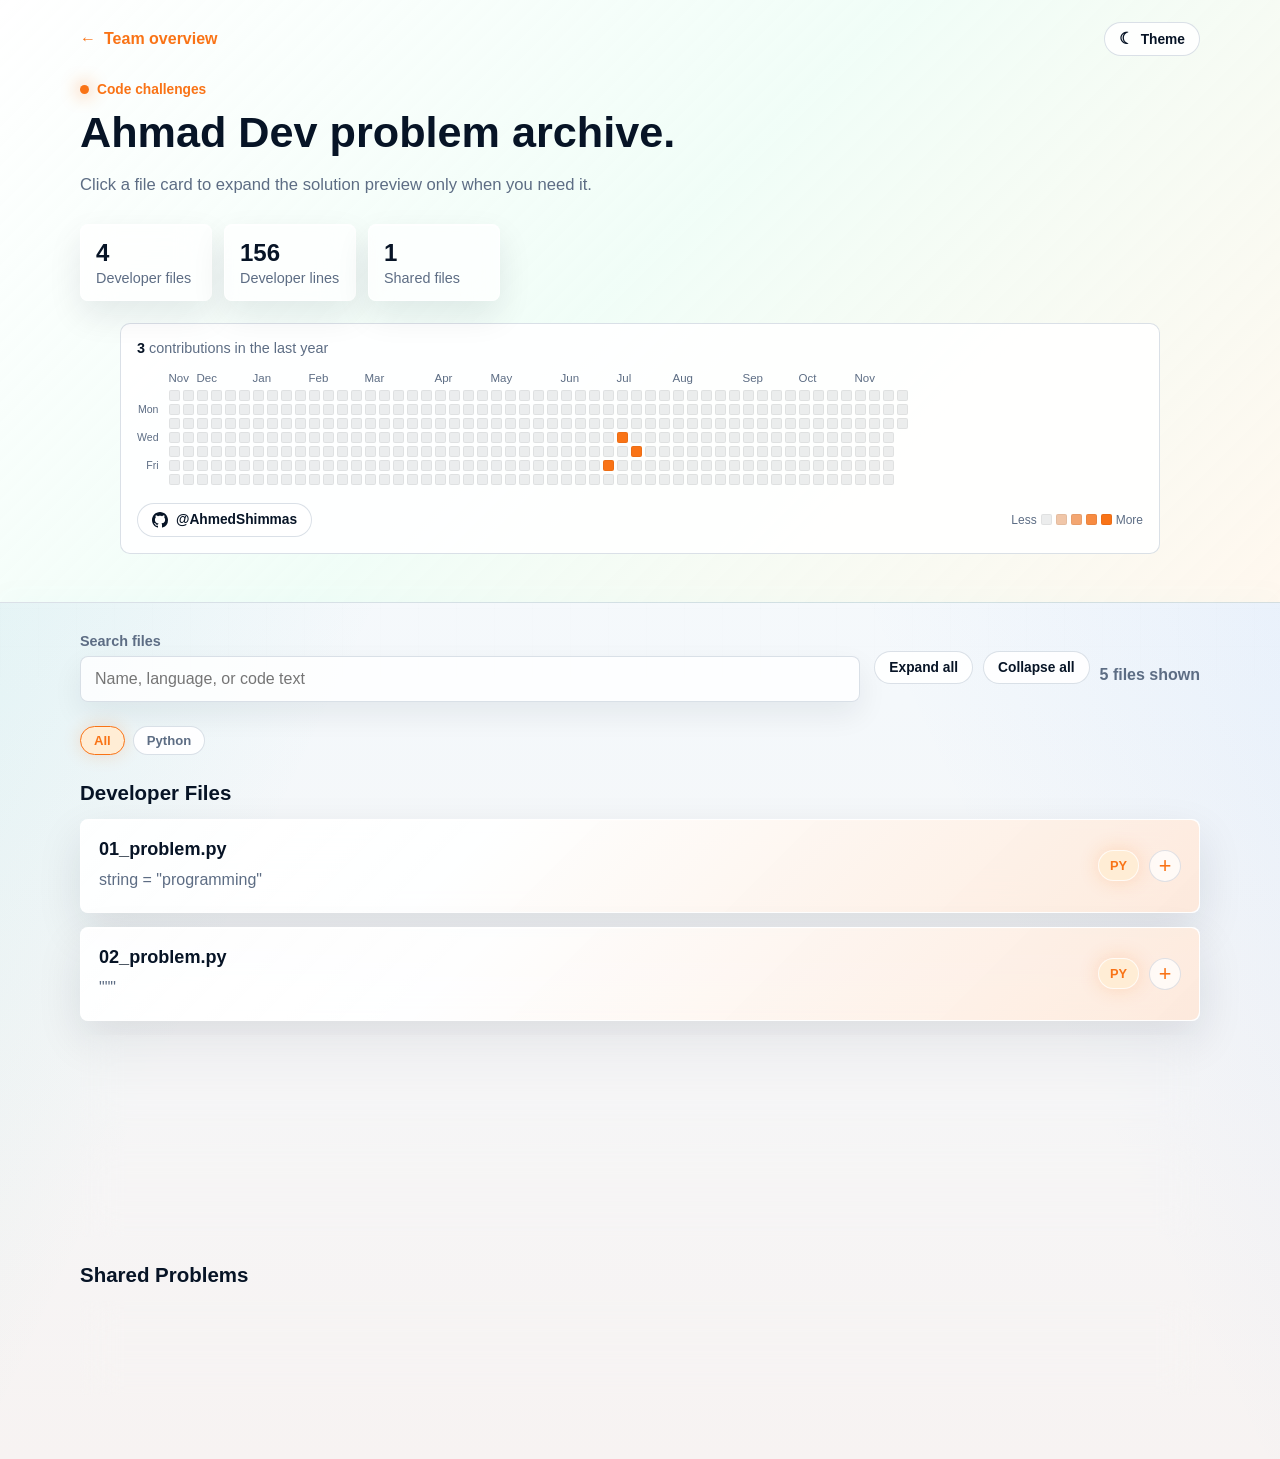
==== commit c50c11e0: "chore: regenerate site [skip ci]" ====
--- a/ahmad-dev.html
+++ b/ahmad-dev.html
@@ -61,7 +61,7 @@
           <div class="contrib-inner">
             <div class="contrib-months"><span class="contrib-month" style="--span: 2">Nov</span><span class="contrib-month" style="--span: 4">Dec</span><span class="contrib-month" style="--span: 4">Jan</span><span class="contrib-month" style="--span: 4">Feb</span><span class="contrib-month" style="--span: 5">Mar</span><span class="contrib-month" style="--span: 4">Apr</span><span class="contrib-month" style="--span: 5">May</span><span class="contrib-month" style="--span: 4">Jun</span><span class="contrib-month" style="--span: 4">Jul</span><span class="contrib-month" style="--span: 5">Aug</span><span class="contrib-month" style="--span: 4">Sep</span><span class="contrib-month" style="--span: 4">Oct</span><span class="contrib-month" style="--span: 4">Nov</span></div>
             <div class="contrib-weekdays"><span>Mon</span><span>Wed</span><span>Fri</span></div>
-            <div class="contrib-weeks"><div class="contrib-week"><span class="contrib-day" data-level="0" title="2025-11-23"></span><span class="contrib-day" data-level="0" title="2025-11-24"></span><span class="contrib-day" data-level="0" title="2025-11-25"></span><span class="contrib-day" data-level="0" title="2025-11-26"></span><span class="contrib-day" data-level="0" title="2025-11-27"></span><span class="contrib-day" data-level="0" title="2025-11-28"></span><span class="contrib-day" data-level="0" title="2025-11-29"></span></div><div class="contrib-week"><span class="contrib-day" data-level="0" title="2025-11-30"></span><span class="contrib-day" data-level="0" title="2025-12-01"></span><span class="contrib-day" data-level="0" title="2025-12-02"></span><span class="contrib-day" data-level="0" title="2025-12-03"></span><span class="contrib-day" data-level="0" title="2025-12-04"></span><span class="contrib-day" data-level="0" title="2025-12-05"></span><span class="contrib-day" data-level="0" title="2025-12-06"></span></div><div class="contrib-week"><span class="contrib-day" data-level="0" title="2025-12-07"></span><span class="contrib-day" data-level="0" title="2025-12-08"></span><span class="contrib-day" data-level="0" title="2025-12-09"></span><span class="contrib-day" data-level="0" title="2025-12-10"></span><span class="contrib-day" data-level="0" title="2025-12-11"></span><span class="contrib-day" data-level="0" title="2025-12-12"></span><span class="contrib-day" data-level="0" title="2025-12-13"></span></div><div class="contrib-week"><span class="contrib-day" data-level="0" title="2025-12-14"></span><span class="contrib-day" data-level="0" title="2025-12-15"></span><span class="contrib-day" data-level="0" title="2025-12-16"></span><span class="contrib-day" data-level="0" title="2025-12-17"></span><span class="contrib-day" data-level="0" title="2025-12-18"></span><span class="contrib-day" data-level="0" title="2025-12-19"></span><span class="contrib-day" data-level="0" title="2025-12-20"></span></div><div class="contrib-week"><span class="contrib-day" data-level="0" title="2025-12-21"></span><span class="contrib-day" data-level="0" title="2025-12-22"></span><span class="contrib-day" data-level="0" title="2025-12-23"></span><span class="contrib-day" data-level="0" title="2025-12-24"></span><span class="contrib-day" data-level="0" title="2025-12-25"></span><span class="contrib-day" data-level="0" title="2025-12-26"></span><span class="contrib-day" data-level="0" title="2025-12-27"></span></div><div class="contrib-week"><span class="contrib-day" data-level="0" title="2025-12-28"></span><span class="contrib-day" data-level="0" title="2025-12-29"></span><span class="contrib-day" data-level="0" title="2025-12-30"></span><span class="contrib-day" data-level="0" title="2025-12-31"></span><span class="contrib-day" data-level="0" title="2026-01-01"></span><span class="contrib-day" data-level="0" title="2026-01-02"></span><span class="contrib-day" data-level="0" title="2026-01-03"></span></div><div class="contrib-week"><span class="contrib-day" data-level="0" title="2026-01-04"></span><span class="contrib-day" data-level="0" title="2026-01-05"></span><span class="contrib-day" data-level="0" title="2026-01-06"></span><span class="contrib-day" data-level="0" title="2026-01-07"></span><span class="contrib-day" data-level="0" title="2026-01-08"></span><span class="contrib-day" data-level="0" title="2026-01-09"></span><span class="contrib-day" data-level="0" title="2026-01-10"></span></div><div class="contrib-week"><span class="contrib-day" data-level="0" title="2026-01-11"></span><span class="contrib-day" data-level="0" title="2026-01-12"></span><span class="contrib-day" data-level="0" title="2026-01-13"></span><span class="contrib-day" data-level="0" title="2026-01-14"></span><span class="contrib-day" data-level="0" title="2026-01-15"></span><span class="contrib-day" data-level="0" title="2026-01-16"></span><span class="contrib-day" data-level="0" title="2026-01-17"></span></div><div class="contrib-week"><span class="contrib-day" data-level="0" title="2026-01-18"></span><span class="contrib-day" data-level="0" title="2026-01-19"></span><span class="contrib-day" data-level="0" title="2026-01-20"></span><span class="contrib-day" data-level="0" title="2026-01-21"></span><span class="contrib-day" data-level="0" title="2026-01-22"></span><span class="contrib-day" data-level="0" title="2026-01-23"></span><span class="contrib-day" data-level="0" title="2026-01-24"></span></div><div class="contrib-week"><span class="contrib-day" data-level="0" title="2026-01-25"></span><span class="contrib-day" data-level="0" title="2026-01-26"></span><span class="contrib-day" data-level="0" title="2026-01-27"></span><span class="contrib-day" data-level="0" title="2026-01-28"></span><span class="contrib-day" data-level="0" title="2026-01-29"></span><span class="contrib-day" data-level="0" title="2026-01-30"></span><span class="contrib-day" data-level="0" title="2026-01-31"></span></div><div class="contrib-week"><span class="contrib-day" data-level="0" title="2026-02-01"></span><span class="contrib-day" data-level="0" title="2026-02-02"></span><span class="contrib-day" data-level="0" title="2026-02-03"></span><span class="contrib-day" data-level="0" title="2026-02-04"></span><span class="contrib-day" data-level="0" title="2026-02-05"></span><span class="contrib-day" data-level="0" title="2026-02-06"></span><span class="contrib-day" data-level="0" title="2026-02-07"></span></div><div class="contrib-week"><span class="contrib-day" data-level="0" title="2026-02-08"></span><span class="contrib-day" data-level="0" title="2026-02-09"></span><span class="contrib-day" data-level="0" title="2026-02-10"></span><span class="contrib-day" data-level="0" title="2026-02-11"></span><span class="contrib-day" data-level="0" title="2026-02-12"></span><span class="contrib-day" data-level="0" title="2026-02-13"></span><span class="contrib-day" data-level="0" title="2026-02-14"></span></div><div class="contrib-week"><span class="contrib-day" data-level="0" title="2026-02-15"></span><span class="contrib-day" data-level="0" title="2026-02-16"></span><span class="contrib-day" data-level="0" title="2026-02-17"></span><span class="contrib-day" data-level="0" title="2026-02-18"></span><span class="contrib-day" data-level="0" title="2026-02-19"></span><span class="contrib-day" data-level="0" title="2026-02-20"></span><span class="contrib-day" data-level="0" title="2026-02-21"></span></div><div class="contrib-week"><span class="contrib-day" data-level="0" title="2026-02-22"></span><span class="contrib-day" data-level="0" title="2026-02-23"></span><span class="contrib-day" data-level="0" title="2026-02-24"></span><span class="contrib-day" data-level="0" title="2026-02-25"></span><span class="contrib-day" data-level="0" title="2026-02-26"></span><span class="contrib-day" data-level="0" title="2026-02-27"></span><span class="contrib-day" data-level="0" title="2026-02-28"></span></div><div class="contrib-week"><span class="contrib-day" data-level="0" title="2026-03-01"></span><span class="contrib-day" data-level="0" title="2026-03-02"></span><span class="contrib-day" data-level="0" title="2026-03-03"></span><span class="contrib-day" data-level="0" title="2026-03-04"></span><span class="contrib-day" data-level="0" title="2026-03-05"></span><span class="contrib-day" data-level="0" title="2026-03-06"></span><span class="contrib-day" data-level="0" title="2026-03-07"></span></div><div class="contrib-week"><span class="contrib-day" data-level="0" title="2026-03-08"></span><span class="contrib-day" data-level="0" title="2026-03-09"></span><span class="contrib-day" data-level="0" title="2026-03-10"></span><span class="contrib-day" data-level="0" title="2026-03-11"></span><span class="contrib-day" data-level="0" title="2026-03-12"></span><span class="contrib-day" data-level="0" title="2026-03-13"></span><span class="contrib-day" data-level="0" title="2026-03-14"></span></div><div class="contrib-week"><span class="contrib-day" data-level="0" title="2026-03-15"></span><span class="contrib-day" data-level="0" title="2026-03-16"></span><span class="contrib-day" data-level="0" title="2026-03-17"></span><span class="contrib-day" data-level="0" title="2026-03-18"></span><span class="contrib-day" data-level="0" title="2026-03-19"></span><span class="contrib-day" data-level="0" title="2026-03-20"></span><span class="contrib-day" data-level="0" title="2026-03-21"></span></div><div class="contrib-week"><span class="contrib-day" data-level="0" title="2026-03-22"></span><span class="contrib-day" data-level="0" title="2026-03-23"></span><span class="contrib-day" data-level="0" title="2026-03-24"></span><span class="contrib-day" data-level="0" title="2026-03-25"></span><span class="contrib-day" data-level="0" title="2026-03-26"></span><span class="contrib-day" data-level="0" title="2026-03-27"></span><span class="contrib-day" data-level="0" title="2026-03-28"></span></div><div class="contrib-week"><span class="contrib-day" data-level="0" title="2026-03-29"></span><span class="contrib-day" data-level="0" title="2026-03-30"></span><span class="contrib-day" data-level="0" title="2026-03-31"></span><span class="contrib-day" data-level="0" title="2026-04-01"></span><span class="contrib-day" data-level="0" title="2026-04-02"></span><span class="contrib-day" data-level="0" title="2026-04-03"></span><span class="contrib-day" data-level="0" title="2026-04-04"></span></div><div class="contrib-week"><span class="contrib-day" data-level="0" title="2026-04-05"></span><span class="contrib-day" data-level="0" title="2026-04-06"></span><span class="contrib-day" data-level="0" title="2026-04-07"></span><span class="contrib-day" data-level="0" title="2026-04-08"></span><span class="contrib-day" data-level="0" title="2026-04-09"></span><span class="contrib-day" data-level="0" title="2026-04-10"></span><span class="contrib-day" data-level="0" title="2026-04-11"></span></div><div class="contrib-week"><span class="contrib-day" data-level="0" title="2026-04-12"></span><span class="contrib-day" data-level="0" title="2026-04-13"></span><span class="contrib-day" data-level="0" title="2026-04-14"></span><span class="contrib-day" data-level="0" title="2026-04-15"></span><span class="contrib-day" data-level="0" title="2026-04-16"></span><span class="contrib-day" data-level="0" title="2026-04-17"></span><span class="contrib-day" data-level="0" title="2026-04-18"></span></div><div class="contrib-week"><span class="contrib-day" data-level="0" title="2026-04-19"></span><span class="contrib-day" data-level="0" title="2026-04-20"></span><span class="contrib-day" data-level="0" title="2026-04-21"></span><span class="contrib-day" data-level="0" title="2026-04-22"></span><span class="contrib-day" data-level="0" title="2026-04-23"></span><span class="contrib-day" data-level="0" title="2026-04-24"></span><span class="contrib-day" data-level="0" title="2026-04-25"></span></div><div class="contrib-week"><span class="contrib-day" data-level="0" title="2026-04-26"></span><span class="contrib-day" data-level="0" title="2026-04-27"></span><span class="contrib-day" data-level="0" title="2026-04-28"></span><span class="contrib-day" data-level="0" title="2026-04-29"></span><span class="contrib-day" data-level="0" title="2026-04-30"></span><span class="contrib-day" data-level="0" title="2026-05-01"></span><span class="contrib-day" data-level="0" title="2026-05-02"></span></div><div class="contrib-week"><span class="contrib-day" data-level="0" title="2026-05-03"></span><span class="contrib-day" data-level="0" title="2026-05-04"></span><span class="contrib-day" data-level="0" title="2026-05-05"></span><span class="contrib-day" data-level="0" title="2026-05-06"></span><span class="contrib-day" data-level="0" title="2026-05-07"></span><span class="contrib-day" data-level="0" title="2026-05-08"></span><span class="contrib-day" data-level="0" title="2026-05-09"></span></div><div class="contrib-week"><span class="contrib-day" data-level="0" title="2026-05-10"></span><span class="contrib-day" data-level="0" title="2026-05-11"></span><span class="contrib-day" data-level="0" title="2026-05-12"></span><span class="contrib-day" data-level="0" title="2026-05-13"></span><span class="contrib-day" data-level="0" title="2026-05-14"></span><span class="contrib-day" data-level="0" title="2026-05-15"></span><span class="contrib-day" data-level="0" title="2026-05-16"></span></div><div class="contrib-week"><span class="contrib-day" data-level="0" title="2026-05-17"></span><span class="contrib-day" data-level="0" title="2026-05-18"></span><span class="contrib-day" data-level="0" title="2026-05-19"></span><span class="contrib-day" data-level="0" title="2026-05-20"></span><span class="contrib-day" data-level="0" title="2026-05-21"></span><span class="contrib-day" data-level="0" title="2026-05-22"></span><span class="contrib-day" data-level="0" title="2026-05-23"></span></div><div class="contrib-week"><span class="contrib-day" data-level="0" title="2026-05-24"></span><span class="contrib-day" data-level="0" title="2026-05-25"></span><span class="contrib-day" data-level="0" title="2026-05-26"></span><span class="contrib-day" data-level="0" title="2026-05-27"></span><span class="contrib-day" data-level="0" title="2026-05-28"></span><span class="contrib-day" data-level="0" title="2026-05-29"></span><span class="contrib-day" data-level="0" title="2026-05-30"></span></div><div class="contrib-week"><span class="contrib-day" data-level="0" title="2026-05-31"></span><span class="contrib-day" data-level="0" title="2026-06-01"></span><span class="contrib-day" data-level="0" title="2026-06-02"></span><span class="contrib-day" data-level="0" title="2026-06-03"></span><span class="contrib-day" data-level="0" title="2026-06-04"></span><span class="contrib-day" data-level="0" title="2026-06-05"></span><span class="contrib-day" data-level="0" title="2026-06-06"></span></div><div class="contrib-week"><span class="contrib-day" data-level="0" title="2026-06-07"></span><span class="contrib-day" data-level="0" title="2026-06-08"></span><span class="contrib-day" data-level="0" title="2026-06-09"></span><span class="contrib-day" data-level="0" title="2026-06-10"></span><span class="contrib-day" data-level="0" title="2026-06-11"></span><span class="contrib-day" data-level="0" title="2026-06-12"></span><span class="contrib-day" data-level="0" title="2026-06-13"></span></div><div class="contrib-week"><span class="contrib-day" data-level="0" title="2026-06-14"></span><span class="contrib-day" data-level="0" title="2026-06-15"></span><span class="contrib-day" data-level="0" title="2026-06-16"></span><span class="contrib-day" data-level="0" title="2026-06-17"></span><span class="contrib-day" data-level="0" title="2026-06-18"></span><span class="contrib-day" data-level="0" title="2026-06-19"></span><span class="contrib-day" data-level="0" title="2026-06-20"></span></div><div class="contrib-week"><span class="contrib-day" data-level="0" title="2026-06-21"></span><span class="contrib-day" data-level="0" title="2026-06-22"></span><span class="contrib-day" data-level="0" title="2026-06-23"></span><span class="contrib-day" data-level="0" title="2026-06-24"></span><span class="contrib-day" data-level="0" title="2026-06-25"></span><span class="contrib-day" data-level="0" title="2026-06-26"></span><span class="contrib-day" data-level="0" title="2026-06-27"></span></div><div class="contrib-week"><span class="contrib-day" data-level="0" title="2026-06-28"></span><span class="contrib-day" data-level="0" title="2026-06-29"></span><span class="contrib-day" data-level="0" title="2026-06-30"></span><span class="contrib-day" data-level="0" title="2026-07-01"></span><span class="contrib-day" data-level="0" title="2026-07-02"></span><span class="contrib-day" data-level="4" title="2026-07-03"></span><span class="contrib-day" data-level="0" title="2026-07-04"></span></div><div class="contrib-week"><span class="contrib-day" data-level="0" title="2026-07-05"></span><span class="contrib-day" data-level="0" title="2026-07-06"></span><span class="contrib-day" data-level="0" title="2026-07-07"></span><span class="contrib-day" data-level="4" title="2026-07-08"></span><span class="contrib-day" data-level="0" title="2026-07-09"></span><span class="contrib-day" data-level="0" title="2026-07-10"></span><span class="contrib-day" data-level="0" title="2026-07-11"></span></div><div class="contrib-week"><span class="contrib-day" data-level="0" title="2026-07-12"></span><span class="contrib-day" data-level="0" title="2026-07-13"></span><span class="contrib-day" data-level="0" title="2026-07-14"></span><span class="contrib-day" data-level="0" title="2026-07-15"></span><span class="contrib-day" data-level="4" title="2026-07-16"></span><span class="contrib-day" data-level="0" title="2026-07-17"></span><span class="contrib-day" data-level="0" title="2026-07-18"></span></div><div class="contrib-week"><span class="contrib-day" data-level="0" title="2026-07-19"></span><span class="contrib-day" data-level="0" title="2026-07-20"></span><span class="contrib-day" data-level="0" title="2026-07-21"></span><span class="contrib-day" data-level="0" title="2026-07-22"></span><span class="contrib-day" data-level="0" title="2026-07-23"></span><span class="contrib-day" data-level="0" title="2026-07-24"></span><span class="contrib-day" data-level="0" title="2026-07-25"></span></div><div class="contrib-week"><span class="contrib-day" data-level="0" title="2026-07-26"></span><span class="contrib-day" data-level="0" title="2026-07-27"></span><span class="contrib-day" data-level="0" title="2026-07-28"></span><span class="contrib-day" data-level="0" title="2026-07-29"></span><span class="contrib-day" data-level="0" title="2026-07-30"></span><span class="contrib-day" data-level="0" title="2026-07-31"></span><span class="contrib-day" data-level="0" title="2026-08-01"></span></div><div class="contrib-week"><span class="contrib-day" data-level="0" title="2026-08-02"></span><span class="contrib-day" data-level="0" title="2026-08-03"></span><span class="contrib-day" data-level="0" title="2026-08-04"></span><span class="contrib-day" data-level="0" title="2026-08-05"></span><span class="contrib-day" data-level="0" title="2026-08-06"></span><span class="contrib-day" data-level="0" title="2026-08-07"></span><span class="contrib-day" data-level="0" title="2026-08-08"></span></div><div class="contrib-week"><span class="contrib-day" data-level="0" title="2026-08-09"></span><span class="contrib-day" data-level="0" title="2026-08-10"></span><span class="contrib-day" data-level="0" title="2026-08-11"></span><span class="contrib-day" data-level="0" title="2026-08-12"></span><span class="contrib-day" data-level="0" title="2026-08-13"></span><span class="contrib-day" data-level="0" title="2026-08-14"></span><span class="contrib-day" data-level="0" title="2026-08-15"></span></div><div class="contrib-week"><span class="contrib-day" data-level="0" title="2026-08-16"></span><span class="contrib-day" data-level="0" title="2026-08-17"></span><span class="contrib-day" data-level="0" title="2026-08-18"></span><span class="contrib-day" data-level="0" title="2026-08-19"></span><span class="contrib-day" data-level="0" title="2026-08-20"></span><span class="contrib-day" data-level="0" title="2026-08-21"></span><span class="contrib-day" data-level="0" title="2026-08-22"></span></div><div class="contrib-week"><span class="contrib-day" data-level="0" title="2026-08-23"></span><span class="contrib-day" data-level="0" title="2026-08-24"></span><span class="contrib-day" data-level="0" title="2026-08-25"></span><span class="contrib-day" data-level="0" title="2026-08-26"></span><span class="contrib-day" data-level="0" title="2026-08-27"></span><span class="contrib-day" data-level="0" title="2026-08-28"></span><span class="contrib-day" data-level="0" title="2026-08-29"></span></div><div class="contrib-week"><span class="contrib-day" data-level="0" title="2026-08-30"></span><span class="contrib-day" data-level="0" title="2026-08-31"></span><span class="contrib-day" data-level="0" title="2026-09-01"></span><span class="contrib-day" data-level="0" title="2026-09-02"></span><span class="contrib-day" data-level="0" title="2026-09-03"></span><span class="contrib-day" data-level="0" title="2026-09-04"></span><span class="contrib-day" data-level="0" title="2026-09-05"></span></div><div class="contrib-week"><span class="contrib-day" data-level="0" title="2026-09-06"></span><span class="contrib-day" data-level="0" title="2026-09-07"></span><span class="contrib-day" data-level="0" title="2026-09-08"></span><span class="contrib-day" data-level="0" title="2026-09-09"></span><span class="contrib-day" data-level="0" title="2026-09-10"></span><span class="contrib-day" data-level="0" title="2026-09-11"></span><span class="contrib-day" data-level="0" title="2026-09-12"></span></div><div class="contrib-week"><span class="contrib-day" data-level="0" title="2026-09-13"></span><span class="contrib-day" data-level="0" title="2026-09-14"></span><span class="contrib-day" data-level="0" title="2026-09-15"></span><span class="contrib-day" data-level="0" title="2026-09-16"></span><span class="contrib-day" data-level="0" title="2026-09-17"></span><span class="contrib-day" data-level="0" title="2026-09-18"></span><span class="contrib-day" data-level="0" title="2026-09-19"></span></div><div class="contrib-week"><span class="contrib-day" data-level="0" title="2026-09-20"></span><span class="contrib-day" data-level="0" title="2026-09-21"></span><span class="contrib-day" data-level="0" title="2026-09-22"></span><span class="contrib-day" data-level="0" title="2026-09-23"></span><span class="contrib-day" data-level="0" title="2026-09-24"></span><span class="contrib-day" data-level="0" title="2026-09-25"></span><span class="contrib-day" data-level="0" title="2026-09-26"></span></div><div class="contrib-week"><span class="contrib-day" data-level="0" title="2026-09-27"></span><span class="contrib-day" data-level="0" title="2026-09-28"></span><span class="contrib-day" data-level="0" title="2026-09-29"></span><span class="contrib-day" data-level="0" title="2026-09-30"></span><span class="contrib-day" data-level="0" title="2026-10-01"></span><span class="contrib-day" data-level="0" title="2026-10-02"></span><span class="contrib-day" data-level="0" title="2026-10-03"></span></div><div class="contrib-week"><span class="contrib-day" data-level="0" title="2026-10-04"></span><span class="contrib-day" data-level="0" title="2026-10-05"></span><span class="contrib-day" data-level="0" title="2026-10-06"></span><span class="contrib-day" data-level="0" title="2026-10-07"></span><span class="contrib-day" data-level="0" title="2026-10-08"></span><span class="contrib-day" data-level="0" title="2026-10-09"></span><span class="contrib-day" data-level="0" title="2026-10-10"></span></div><div class="contrib-week"><span class="contrib-day" data-level="0" title="2026-10-11"></span><span class="contrib-day" data-level="0" title="2026-10-12"></span><span class="contrib-day" data-level="0" title="2026-10-13"></span><span class="contrib-day" data-level="0" title="2026-10-14"></span><span class="contrib-day" data-level="0" title="2026-10-15"></span><span class="contrib-day" data-level="0" title="2026-10-16"></span><span class="contrib-day" data-level="0" title="2026-10-17"></span></div><div class="contrib-week"><span class="contrib-day" data-level="0" title="2026-10-18"></span><span class="contrib-day" data-level="0" title="2026-10-19"></span><span class="contrib-day" data-level="0" title="2026-10-20"></span><span class="contrib-day" data-level="0" title="2026-10-21"></span><span class="contrib-day" data-level="0" title="2026-10-22"></span><span class="contrib-day" data-level="0" title="2026-10-23"></span><span class="contrib-day" data-level="0" title="2026-10-24"></span></div><div class="contrib-week"><span class="contrib-day" data-level="0" title="2026-10-25"></span><span class="contrib-day" data-level="0" title="2026-10-26"></span><span class="contrib-day" data-level="0" title="2026-10-27"></span><span class="contrib-day" data-level="0" title="2026-10-28"></span><span class="contrib-day" data-level="0" title="2026-10-29"></span><span class="contrib-day" data-level="0" title="2026-10-30"></span><span class="contrib-day" data-level="0" title="2026-10-31"></span></div><div class="contrib-week"><span class="contrib-day" data-level="0" title="2026-11-01"></span><span class="contrib-day" data-level="0" title="2026-11-02"></span><span class="contrib-day" data-level="0" title="2026-11-03"></span><span class="contrib-day" data-level="0" title="2026-11-04"></span><span class="contrib-day" data-level="0" title="2026-11-05"></span><span class="contrib-day" data-level="0" title="2026-11-06"></span><span class="contrib-day" data-level="0" title="2026-11-07"></span></div><div class="contrib-week"><span class="contrib-day" data-level="0" title="2026-11-08"></span><span class="contrib-day" data-level="0" title="2026-11-09"></span><span class="contrib-day" data-level="0" title="2026-11-10"></span><span class="contrib-day" data-level="0" title="2026-11-11"></span><span class="contrib-day" data-level="0" title="2026-11-12"></span><span class="contrib-day" data-level="0" title="2026-11-13"></span><span class="contrib-day" data-level="0" title="2026-11-14"></span></div><div class="contrib-week"><span class="contrib-day" data-level="0" title="2026-11-15"></span><span class="contrib-day" data-level="0" title="2026-11-16"></span><span class="contrib-day" data-level="0" title="2026-11-17"></span><span class="contrib-day" data-level="0" title="2026-11-18"></span><span class="contrib-day" data-level="0" title="2026-11-19"></span><span class="contrib-day" data-level="0" title="2026-11-20"></span><span class="contrib-day" data-level="0" title="2026-11-21"></span></div><div class="contrib-week"><span class="contrib-day" data-level="0" title="2026-11-22"></span><span class="contrib-day" data-level="0" title="2026-11-23"></span><span class="contrib-day" data-level="e"></span><span class="contrib-day" data-level="e"></span><span class="contrib-day" data-level="e"></span><span class="contrib-day" data-level="e"></span><span class="contrib-day" data-level="e"></span></div></div>
+            <div class="contrib-weeks"><div class="contrib-week"><span class="contrib-day" data-level="0" title="2025-11-23"></span><span class="contrib-day" data-level="0" title="2025-11-24"></span><span class="contrib-day" data-level="0" title="2025-11-25"></span><span class="contrib-day" data-level="0" title="2025-11-26"></span><span class="contrib-day" data-level="0" title="2025-11-27"></span><span class="contrib-day" data-level="0" title="2025-11-28"></span><span class="contrib-day" data-level="0" title="2025-11-29"></span></div><div class="contrib-week"><span class="contrib-day" data-level="0" title="2025-11-30"></span><span class="contrib-day" data-level="0" title="2025-12-01"></span><span class="contrib-day" data-level="0" title="2025-12-02"></span><span class="contrib-day" data-level="0" title="2025-12-03"></span><span class="contrib-day" data-level="0" title="2025-12-04"></span><span class="contrib-day" data-level="0" title="2025-12-05"></span><span class="contrib-day" data-level="0" title="2025-12-06"></span></div><div class="contrib-week"><span class="contrib-day" data-level="0" title="2025-12-07"></span><span class="contrib-day" data-level="0" title="2025-12-08"></span><span class="contrib-day" data-level="0" title="2025-12-09"></span><span class="contrib-day" data-level="0" title="2025-12-10"></span><span class="contrib-day" data-level="0" title="2025-12-11"></span><span class="contrib-day" data-level="0" title="2025-12-12"></span><span class="contrib-day" data-level="0" title="2025-12-13"></span></div><div class="contrib-week"><span class="contrib-day" data-level="0" title="2025-12-14"></span><span class="contrib-day" data-level="0" title="2025-12-15"></span><span class="contrib-day" data-level="0" title="2025-12-16"></span><span class="contrib-day" data-level="0" title="2025-12-17"></span><span class="contrib-day" data-level="0" title="2025-12-18"></span><span class="contrib-day" data-level="0" title="2025-12-19"></span><span class="contrib-day" data-level="0" title="2025-12-20"></span></div><div class="contrib-week"><span class="contrib-day" data-level="0" title="2025-12-21"></span><span class="contrib-day" data-level="0" title="2025-12-22"></span><span class="contrib-day" data-level="0" title="2025-12-23"></span><span class="contrib-day" data-level="0" title="2025-12-24"></span><span class="contrib-day" data-level="0" title="2025-12-25"></span><span class="contrib-day" data-level="0" title="2025-12-26"></span><span class="contrib-day" data-level="0" title="2025-12-27"></span></div><div class="contrib-week"><span class="contrib-day" data-level="0" title="2025-12-28"></span><span class="contrib-day" data-level="0" title="2025-12-29"></span><span class="contrib-day" data-level="0" title="2025-12-30"></span><span class="contrib-day" data-level="0" title="2025-12-31"></span><span class="contrib-day" data-level="0" title="2026-01-01"></span><span class="contrib-day" data-level="0" title="2026-01-02"></span><span class="contrib-day" data-level="0" title="2026-01-03"></span></div><div class="contrib-week"><span class="contrib-day" data-level="0" title="2026-01-04"></span><span class="contrib-day" data-level="0" title="2026-01-05"></span><span class="contrib-day" data-level="0" title="2026-01-06"></span><span class="contrib-day" data-level="0" title="2026-01-07"></span><span class="contrib-day" data-level="0" title="2026-01-08"></span><span class="contrib-day" data-level="0" title="2026-01-09"></span><span class="contrib-day" data-level="0" title="2026-01-10"></span></div><div class="contrib-week"><span class="contrib-day" data-level="0" title="2026-01-11"></span><span class="contrib-day" data-level="0" title="2026-01-12"></span><span class="contrib-day" data-level="0" title="2026-01-13"></span><span class="contrib-day" data-level="0" title="2026-01-14"></span><span class="contrib-day" data-level="0" title="2026-01-15"></span><span class="contrib-day" data-level="0" title="2026-01-16"></span><span class="contrib-day" data-level="0" title="2026-01-17"></span></div><div class="contrib-week"><span class="contrib-day" data-level="0" title="2026-01-18"></span><span class="contrib-day" data-level="0" title="2026-01-19"></span><span class="contrib-day" data-level="0" title="2026-01-20"></span><span class="contrib-day" data-level="0" title="2026-01-21"></span><span class="contrib-day" data-level="0" title="2026-01-22"></span><span class="contrib-day" data-level="0" title="2026-01-23"></span><span class="contrib-day" data-level="0" title="2026-01-24"></span></div><div class="contrib-week"><span class="contrib-day" data-level="0" title="2026-01-25"></span><span class="contrib-day" data-level="0" title="2026-01-26"></span><span class="contrib-day" data-level="0" title="2026-01-27"></span><span class="contrib-day" data-level="0" title="2026-01-28"></span><span class="contrib-day" data-level="0" title="2026-01-29"></span><span class="contrib-day" data-level="0" title="2026-01-30"></span><span class="contrib-day" data-level="0" title="2026-01-31"></span></div><div class="contrib-week"><span class="contrib-day" data-level="0" title="2026-02-01"></span><span class="contrib-day" data-level="0" title="2026-02-02"></span><span class="contrib-day" data-level="0" title="2026-02-03"></span><span class="contrib-day" data-level="0" title="2026-02-04"></span><span class="contrib-day" data-level="0" title="2026-02-05"></span><span class="contrib-day" data-level="0" title="2026-02-06"></span><span class="contrib-day" data-level="0" title="2026-02-07"></span></div><div class="contrib-week"><span class="contrib-day" data-level="0" title="2026-02-08"></span><span class="contrib-day" data-level="0" title="2026-02-09"></span><span class="contrib-day" data-level="0" title="2026-02-10"></span><span class="contrib-day" data-level="0" title="2026-02-11"></span><span class="contrib-day" data-level="0" title="2026-02-12"></span><span class="contrib-day" data-level="0" title="2026-02-13"></span><span class="contrib-day" data-level="0" title="2026-02-14"></span></div><div class="contrib-week"><span class="contrib-day" data-level="0" title="2026-02-15"></span><span class="contrib-day" data-level="0" title="2026-02-16"></span><span class="contrib-day" data-level="0" title="2026-02-17"></span><span class="contrib-day" data-level="0" title="2026-02-18"></span><span class="contrib-day" data-level="0" title="2026-02-19"></span><span class="contrib-day" data-level="0" title="2026-02-20"></span><span class="contrib-day" data-level="0" title="2026-02-21"></span></div><div class="contrib-week"><span class="contrib-day" data-level="0" title="2026-02-22"></span><span class="contrib-day" data-level="0" title="2026-02-23"></span><span class="contrib-day" data-level="0" title="2026-02-24"></span><span class="contrib-day" data-level="0" title="2026-02-25"></span><span class="contrib-day" data-level="0" title="2026-02-26"></span><span class="contrib-day" data-level="0" title="2026-02-27"></span><span class="contrib-day" data-level="0" title="2026-02-28"></span></div><div class="contrib-week"><span class="contrib-day" data-level="0" title="2026-03-01"></span><span class="contrib-day" data-level="0" title="2026-03-02"></span><span class="contrib-day" data-level="0" title="2026-03-03"></span><span class="contrib-day" data-level="0" title="2026-03-04"></span><span class="contrib-day" data-level="0" title="2026-03-05"></span><span class="contrib-day" data-level="0" title="2026-03-06"></span><span class="contrib-day" data-level="0" title="2026-03-07"></span></div><div class="contrib-week"><span class="contrib-day" data-level="0" title="2026-03-08"></span><span class="contrib-day" data-level="0" title="2026-03-09"></span><span class="contrib-day" data-level="0" title="2026-03-10"></span><span class="contrib-day" data-level="0" title="2026-03-11"></span><span class="contrib-day" data-level="0" title="2026-03-12"></span><span class="contrib-day" data-level="0" title="2026-03-13"></span><span class="contrib-day" data-level="0" title="2026-03-14"></span></div><div class="contrib-week"><span class="contrib-day" data-level="0" title="2026-03-15"></span><span class="contrib-day" data-level="0" title="2026-03-16"></span><span class="contrib-day" data-level="0" title="2026-03-17"></span><span class="contrib-day" data-level="0" title="2026-03-18"></span><span class="contrib-day" data-level="0" title="2026-03-19"></span><span class="contrib-day" data-level="0" title="2026-03-20"></span><span class="contrib-day" data-level="0" title="2026-03-21"></span></div><div class="contrib-week"><span class="contrib-day" data-level="0" title="2026-03-22"></span><span class="contrib-day" data-level="0" title="2026-03-23"></span><span class="contrib-day" data-level="0" title="2026-03-24"></span><span class="contrib-day" data-level="0" title="2026-03-25"></span><span class="contrib-day" data-level="0" title="2026-03-26"></span><span class="contrib-day" data-level="0" title="2026-03-27"></span><span class="contrib-day" data-level="0" title="2026-03-28"></span></div><div class="contrib-week"><span class="contrib-day" data-level="0" title="2026-03-29"></span><span class="contrib-day" data-level="0" title="2026-03-30"></span><span class="contrib-day" data-level="0" title="2026-03-31"></span><span class="contrib-day" data-level="0" title="2026-04-01"></span><span class="contrib-day" data-level="0" title="2026-04-02"></span><span class="contrib-day" data-level="0" title="2026-04-03"></span><span class="contrib-day" data-level="0" title="2026-04-04"></span></div><div class="contrib-week"><span class="contrib-day" data-level="0" title="2026-04-05"></span><span class="contrib-day" data-level="0" title="2026-04-06"></span><span class="contrib-day" data-level="0" title="2026-04-07"></span><span class="contrib-day" data-level="0" title="2026-04-08"></span><span class="contrib-day" data-level="0" title="2026-04-09"></span><span class="contrib-day" data-level="0" title="2026-04-10"></span><span class="contrib-day" data-level="0" title="2026-04-11"></span></div><div class="contrib-week"><span class="contrib-day" data-level="0" title="2026-04-12"></span><span class="contrib-day" data-level="0" title="2026-04-13"></span><span class="contrib-day" data-level="0" title="2026-04-14"></span><span class="contrib-day" data-level="0" title="2026-04-15"></span><span class="contrib-day" data-level="0" title="2026-04-16"></span><span class="contrib-day" data-level="0" title="2026-04-17"></span><span class="contrib-day" data-level="0" title="2026-04-18"></span></div><div class="contrib-week"><span class="contrib-day" data-level="0" title="2026-04-19"></span><span class="contrib-day" data-level="0" title="2026-04-20"></span><span class="contrib-day" data-level="0" title="2026-04-21"></span><span class="contrib-day" data-level="0" title="2026-04-22"></span><span class="contrib-day" data-level="0" title="2026-04-23"></span><span class="contrib-day" data-level="0" title="2026-04-24"></span><span class="contrib-day" data-level="0" title="2026-04-25"></span></div><div class="contrib-week"><span class="contrib-day" data-level="0" title="2026-04-26"></span><span class="contrib-day" data-level="0" title="2026-04-27"></span><span class="contrib-day" data-level="0" title="2026-04-28"></span><span class="contrib-day" data-level="0" title="2026-04-29"></span><span class="contrib-day" data-level="0" title="2026-04-30"></span><span class="contrib-day" data-level="0" title="2026-05-01"></span><span class="contrib-day" data-level="0" title="2026-05-02"></span></div><div class="contrib-week"><span class="contrib-day" data-level="0" title="2026-05-03"></span><span class="contrib-day" data-level="0" title="2026-05-04"></span><span class="contrib-day" data-level="0" title="2026-05-05"></span><span class="contrib-day" data-level="0" title="2026-05-06"></span><span class="contrib-day" data-level="0" title="2026-05-07"></span><span class="contrib-day" data-level="0" title="2026-05-08"></span><span class="contrib-day" data-level="0" title="2026-05-09"></span></div><div class="contrib-week"><span class="contrib-day" data-level="0" title="2026-05-10"></span><span class="contrib-day" data-level="0" title="2026-05-11"></span><span class="contrib-day" data-level="0" title="2026-05-12"></span><span class="contrib-day" data-level="0" title="2026-05-13"></span><span class="contrib-day" data-level="0" title="2026-05-14"></span><span class="contrib-day" data-level="0" title="2026-05-15"></span><span class="contrib-day" data-level="0" title="2026-05-16"></span></div><div class="contrib-week"><span class="contrib-day" data-level="0" title="2026-05-17"></span><span class="contrib-day" data-level="0" title="2026-05-18"></span><span class="contrib-day" data-level="0" title="2026-05-19"></span><span class="contrib-day" data-level="0" title="2026-05-20"></span><span class="contrib-day" data-level="0" title="2026-05-21"></span><span class="contrib-day" data-level="0" title="2026-05-22"></span><span class="contrib-day" data-level="0" title="2026-05-23"></span></div><div class="contrib-week"><span class="contrib-day" data-level="0" title="2026-05-24"></span><span class="contrib-day" data-level="0" title="2026-05-25"></span><span class="contrib-day" data-level="0" title="2026-05-26"></span><span class="contrib-day" data-level="0" title="2026-05-27"></span><span class="contrib-day" data-level="0" title="2026-05-28"></span><span class="contrib-day" data-level="0" title="2026-05-29"></span><span class="contrib-day" data-level="0" title="2026-05-30"></span></div><div class="contrib-week"><span class="contrib-day" data-level="0" title="2026-05-31"></span><span class="contrib-day" data-level="0" title="2026-06-01"></span><span class="contrib-day" data-level="0" title="2026-06-02"></span><span class="contrib-day" data-level="0" title="2026-06-03"></span><span class="contrib-day" data-level="0" title="2026-06-04"></span><span class="contrib-day" data-level="0" title="2026-06-05"></span><span class="contrib-day" data-level="0" title="2026-06-06"></span></div><div class="contrib-week"><span class="contrib-day" data-level="0" title="2026-06-07"></span><span class="contrib-day" data-level="0" title="2026-06-08"></span><span class="contrib-day" data-level="0" title="2026-06-09"></span><span class="contrib-day" data-level="0" title="2026-06-10"></span><span class="contrib-day" data-level="0" title="2026-06-11"></span><span class="contrib-day" data-level="0" title="2026-06-12"></span><span class="contrib-day" data-level="0" title="2026-06-13"></span></div><div class="contrib-week"><span class="contrib-day" data-level="0" title="2026-06-14"></span><span class="contrib-day" data-level="0" title="2026-06-15"></span><span class="contrib-day" data-level="0" title="2026-06-16"></span><span class="contrib-day" data-level="0" title="2026-06-17"></span><span class="contrib-day" data-level="0" title="2026-06-18"></span><span class="contrib-day" data-level="0" title="2026-06-19"></span><span class="contrib-day" data-level="0" title="2026-06-20"></span></div><div class="contrib-week"><span class="contrib-day" data-level="0" title="2026-06-21"></span><span class="contrib-day" data-level="0" title="2026-06-22"></span><span class="contrib-day" data-level="0" title="2026-06-23"></span><span class="contrib-day" data-level="0" title="2026-06-24"></span><span class="contrib-day" data-level="0" title="2026-06-25"></span><span class="contrib-day" data-level="0" title="2026-06-26"></span><span class="contrib-day" data-level="0" title="2026-06-27"></span></div><div class="contrib-week"><span class="contrib-day" data-level="0" title="2026-06-28"></span><span class="contrib-day" data-level="0" title="2026-06-29"></span><span class="contrib-day" data-level="0" title="2026-06-30"></span><span class="contrib-day" data-level="0" title="2026-07-01"></span><span class="contrib-day" data-level="0" title="2026-07-02"></span><span class="contrib-day" data-level="4" title="2026-07-03"></span><span class="contrib-day" data-level="0" title="2026-07-04"></span></div><div class="contrib-week"><span class="contrib-day" data-level="0" title="2026-07-05"></span><span class="contrib-day" data-level="0" title="2026-07-06"></span><span class="contrib-day" data-level="0" title="2026-07-07"></span><span class="contrib-day" data-level="4" title="2026-07-08"></span><span class="contrib-day" data-level="0" title="2026-07-09"></span><span class="contrib-day" data-level="0" title="2026-07-10"></span><span class="contrib-day" data-level="0" title="2026-07-11"></span></div><div class="contrib-week"><span class="contrib-day" data-level="0" title="2026-07-12"></span><span class="contrib-day" data-level="0" title="2026-07-13"></span><span class="contrib-day" data-level="0" title="2026-07-14"></span><span class="contrib-day" data-level="0" title="2026-07-15"></span><span class="contrib-day" data-level="4" title="2026-07-16"></span><span class="contrib-day" data-level="0" title="2026-07-17"></span><span class="contrib-day" data-level="0" title="2026-07-18"></span></div><div class="contrib-week"><span class="contrib-day" data-level="0" title="2026-07-19"></span><span class="contrib-day" data-level="0" title="2026-07-20"></span><span class="contrib-day" data-level="0" title="2026-07-21"></span><span class="contrib-day" data-level="0" title="2026-07-22"></span><span class="contrib-day" data-level="0" title="2026-07-23"></span><span class="contrib-day" data-level="0" title="2026-07-24"></span><span class="contrib-day" data-level="0" title="2026-07-25"></span></div><div class="contrib-week"><span class="contrib-day" data-level="0" title="2026-07-26"></span><span class="contrib-day" data-level="0" title="2026-07-27"></span><span class="contrib-day" data-level="0" title="2026-07-28"></span><span class="contrib-day" data-level="0" title="2026-07-29"></span><span class="contrib-day" data-level="0" title="2026-07-30"></span><span class="contrib-day" data-level="0" title="2026-07-31"></span><span class="contrib-day" data-level="0" title="2026-08-01"></span></div><div class="contrib-week"><span class="contrib-day" data-level="0" title="2026-08-02"></span><span class="contrib-day" data-level="0" title="2026-08-03"></span><span class="contrib-day" data-level="0" title="2026-08-04"></span><span class="contrib-day" data-level="0" title="2026-08-05"></span><span class="contrib-day" data-level="0" title="2026-08-06"></span><span class="contrib-day" data-level="0" title="2026-08-07"></span><span class="contrib-day" data-level="0" title="2026-08-08"></span></div><div class="contrib-week"><span class="contrib-day" data-level="0" title="2026-08-09"></span><span class="contrib-day" data-level="0" title="2026-08-10"></span><span class="contrib-day" data-level="0" title="2026-08-11"></span><span class="contrib-day" data-level="0" title="2026-08-12"></span><span class="contrib-day" data-level="0" title="2026-08-13"></span><span class="contrib-day" data-level="0" title="2026-08-14"></span><span class="contrib-day" data-level="0" title="2026-08-15"></span></div><div class="contrib-week"><span class="contrib-day" data-level="0" title="2026-08-16"></span><span class="contrib-day" data-level="0" title="2026-08-17"></span><span class="contrib-day" data-level="0" title="2026-08-18"></span><span class="contrib-day" data-level="0" title="2026-08-19"></span><span class="contrib-day" data-level="0" title="2026-08-20"></span><span class="contrib-day" data-level="0" title="2026-08-21"></span><span class="contrib-day" data-level="0" title="2026-08-22"></span></div><div class="contrib-week"><span class="contrib-day" data-level="0" title="2026-08-23"></span><span class="contrib-day" data-level="0" title="2026-08-24"></span><span class="contrib-day" data-level="0" title="2026-08-25"></span><span class="contrib-day" data-level="0" title="2026-08-26"></span><span class="contrib-day" data-level="0" title="2026-08-27"></span><span class="contrib-day" data-level="0" title="2026-08-28"></span><span class="contrib-day" data-level="0" title="2026-08-29"></span></div><div class="contrib-week"><span class="contrib-day" data-level="0" title="2026-08-30"></span><span class="contrib-day" data-level="0" title="2026-08-31"></span><span class="contrib-day" data-level="0" title="2026-09-01"></span><span class="contrib-day" data-level="0" title="2026-09-02"></span><span class="contrib-day" data-level="0" title="2026-09-03"></span><span class="contrib-day" data-level="0" title="2026-09-04"></span><span class="contrib-day" data-level="0" title="2026-09-05"></span></div><div class="contrib-week"><span class="contrib-day" data-level="0" title="2026-09-06"></span><span class="contrib-day" data-level="0" title="2026-09-07"></span><span class="contrib-day" data-level="0" title="2026-09-08"></span><span class="contrib-day" data-level="0" title="2026-09-09"></span><span class="contrib-day" data-level="0" title="2026-09-10"></span><span class="contrib-day" data-level="0" title="2026-09-11"></span><span class="contrib-day" data-level="0" title="2026-09-12"></span></div><div class="contrib-week"><span class="contrib-day" data-level="0" title="2026-09-13"></span><span class="contrib-day" data-level="0" title="2026-09-14"></span><span class="contrib-day" data-level="0" title="2026-09-15"></span><span class="contrib-day" data-level="0" title="2026-09-16"></span><span class="contrib-day" data-level="0" title="2026-09-17"></span><span class="contrib-day" data-level="0" title="2026-09-18"></span><span class="contrib-day" data-level="0" title="2026-09-19"></span></div><div class="contrib-week"><span class="contrib-day" data-level="0" title="2026-09-20"></span><span class="contrib-day" data-level="0" title="2026-09-21"></span><span class="contrib-day" data-level="0" title="2026-09-22"></span><span class="contrib-day" data-level="0" title="2026-09-23"></span><span class="contrib-day" data-level="0" title="2026-09-24"></span><span class="contrib-day" data-level="0" title="2026-09-25"></span><span class="contrib-day" data-level="0" title="2026-09-26"></span></div><div class="contrib-week"><span class="contrib-day" data-level="0" title="2026-09-27"></span><span class="contrib-day" data-level="0" title="2026-09-28"></span><span class="contrib-day" data-level="0" title="2026-09-29"></span><span class="contrib-day" data-level="0" title="2026-09-30"></span><span class="contrib-day" data-level="0" title="2026-10-01"></span><span class="contrib-day" data-level="0" title="2026-10-02"></span><span class="contrib-day" data-level="0" title="2026-10-03"></span></div><div class="contrib-week"><span class="contrib-day" data-level="0" title="2026-10-04"></span><span class="contrib-day" data-level="0" title="2026-10-05"></span><span class="contrib-day" data-level="0" title="2026-10-06"></span><span class="contrib-day" data-level="0" title="2026-10-07"></span><span class="contrib-day" data-level="0" title="2026-10-08"></span><span class="contrib-day" data-level="0" title="2026-10-09"></span><span class="contrib-day" data-level="0" title="2026-10-10"></span></div><div class="contrib-week"><span class="contrib-day" data-level="0" title="2026-10-11"></span><span class="contrib-day" data-level="0" title="2026-10-12"></span><span class="contrib-day" data-level="0" title="2026-10-13"></span><span class="contrib-day" data-level="0" title="2026-10-14"></span><span class="contrib-day" data-level="0" title="2026-10-15"></span><span class="contrib-day" data-level="0" title="2026-10-16"></span><span class="contrib-day" data-level="0" title="2026-10-17"></span></div><div class="contrib-week"><span class="contrib-day" data-level="0" title="2026-10-18"></span><span class="contrib-day" data-level="0" title="2026-10-19"></span><span class="contrib-day" data-level="0" title="2026-10-20"></span><span class="contrib-day" data-level="0" title="2026-10-21"></span><span class="contrib-day" data-level="0" title="2026-10-22"></span><span class="contrib-day" data-level="0" title="2026-10-23"></span><span class="contrib-day" data-level="0" title="2026-10-24"></span></div><div class="contrib-week"><span class="contrib-day" data-level="0" title="2026-10-25"></span><span class="contrib-day" data-level="0" title="2026-10-26"></span><span class="contrib-day" data-level="0" title="2026-10-27"></span><span class="contrib-day" data-level="0" title="2026-10-28"></span><span class="contrib-day" data-level="0" title="2026-10-29"></span><span class="contrib-day" data-level="0" title="2026-10-30"></span><span class="contrib-day" data-level="0" title="2026-10-31"></span></div><div class="contrib-week"><span class="contrib-day" data-level="0" title="2026-11-01"></span><span class="contrib-day" data-level="0" title="2026-11-02"></span><span class="contrib-day" data-level="0" title="2026-11-03"></span><span class="contrib-day" data-level="0" title="2026-11-04"></span><span class="contrib-day" data-level="0" title="2026-11-05"></span><span class="contrib-day" data-level="0" title="2026-11-06"></span><span class="contrib-day" data-level="0" title="2026-11-07"></span></div><div class="contrib-week"><span class="contrib-day" data-level="0" title="2026-11-08"></span><span class="contrib-day" data-level="0" title="2026-11-09"></span><span class="contrib-day" data-level="0" title="2026-11-10"></span><span class="contrib-day" data-level="0" title="2026-11-11"></span><span class="contrib-day" data-level="0" title="2026-11-12"></span><span class="contrib-day" data-level="0" title="2026-11-13"></span><span class="contrib-day" data-level="0" title="2026-11-14"></span></div><div class="contrib-week"><span class="contrib-day" data-level="0" title="2026-11-15"></span><span class="contrib-day" data-level="0" title="2026-11-16"></span><span class="contrib-day" data-level="0" title="2026-11-17"></span><span class="contrib-day" data-level="0" title="2026-11-18"></span><span class="contrib-day" data-level="0" title="2026-11-19"></span><span class="contrib-day" data-level="0" title="2026-11-20"></span><span class="contrib-day" data-level="0" title="2026-11-21"></span></div><div class="contrib-week"><span class="contrib-day" data-level="0" title="2026-11-22"></span><span class="contrib-day" data-level="0" title="2026-11-23"></span><span class="contrib-day" data-level="0" title="2026-11-24"></span><span class="contrib-day" data-level="e"></span><span class="contrib-day" data-level="e"></span><span class="contrib-day" data-level="e"></span><span class="contrib-day" data-level="e"></span></div></div>
           </div>
         </div>
         <div class="contrib-footer">
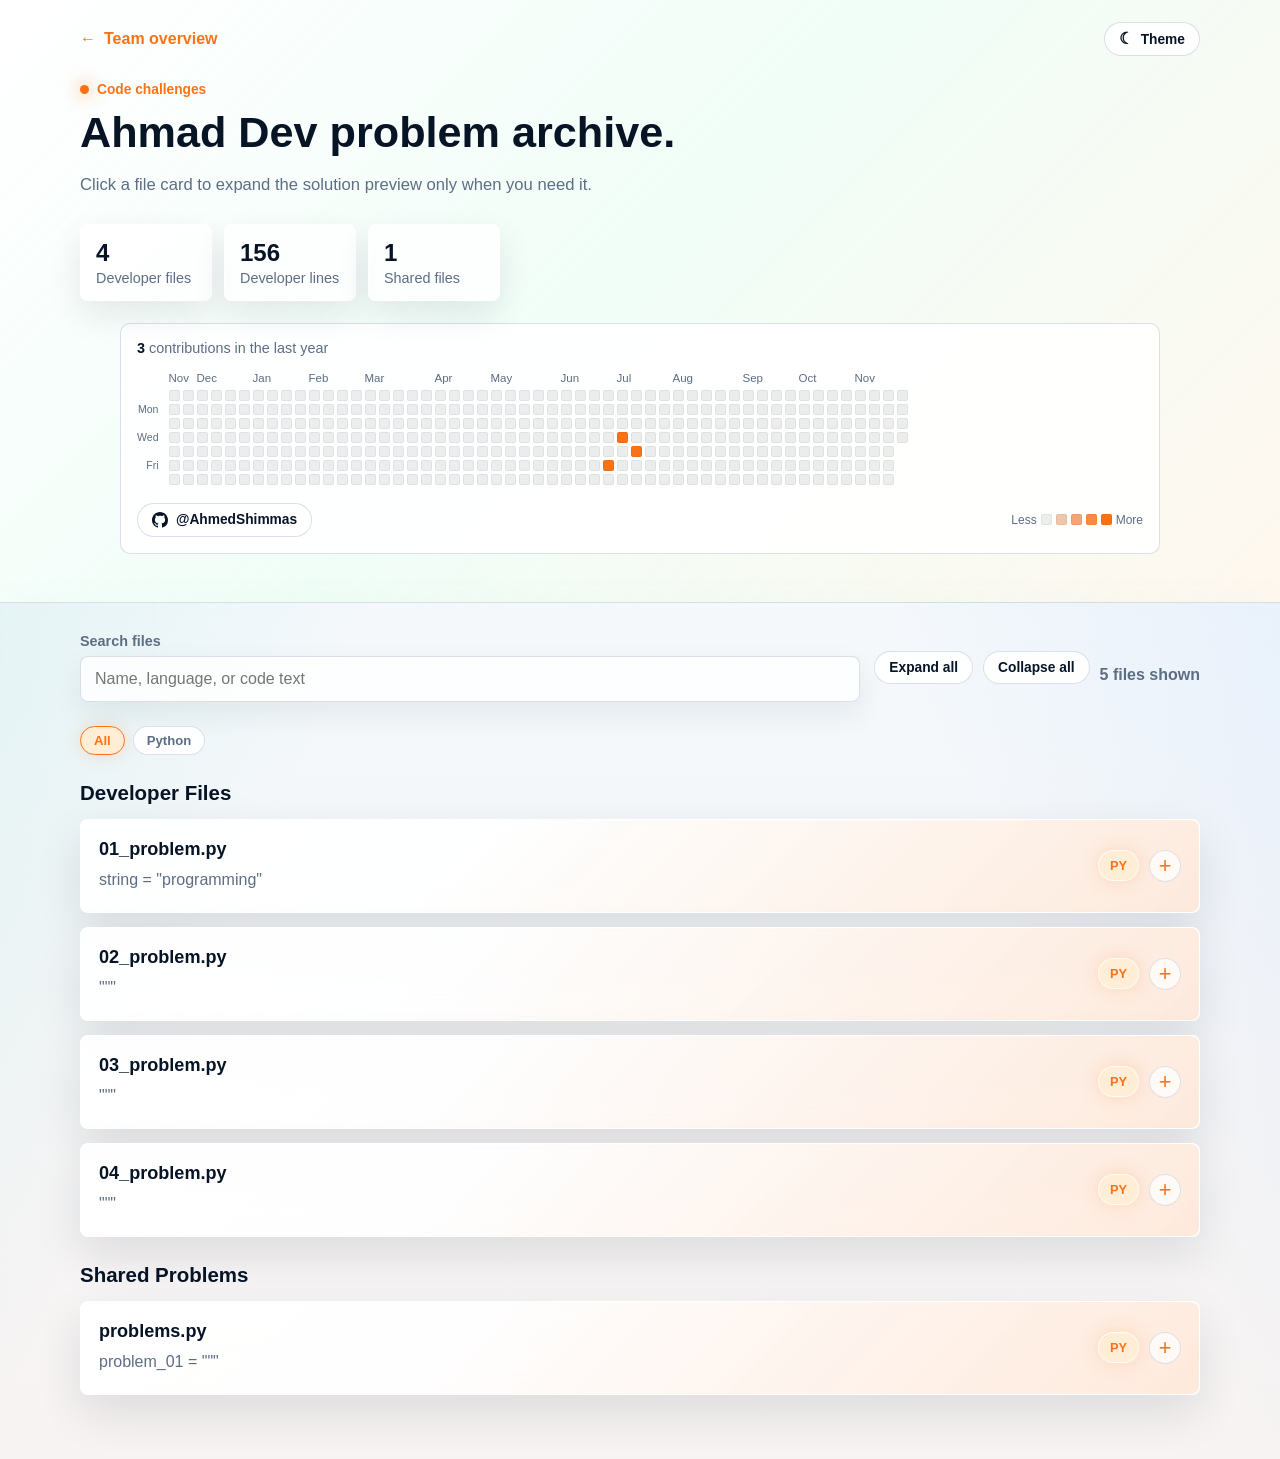
==== commit e527dfa3: "chore: regenerate site [skip ci]" ====
--- a/ahmad-dev.html
+++ b/ahmad-dev.html
@@ -61,7 +61,7 @@
           <div class="contrib-inner">
             <div class="contrib-months"><span class="contrib-month" style="--span: 2">Nov</span><span class="contrib-month" style="--span: 4">Dec</span><span class="contrib-month" style="--span: 4">Jan</span><span class="contrib-month" style="--span: 4">Feb</span><span class="contrib-month" style="--span: 5">Mar</span><span class="contrib-month" style="--span: 4">Apr</span><span class="contrib-month" style="--span: 5">May</span><span class="contrib-month" style="--span: 4">Jun</span><span class="contrib-month" style="--span: 4">Jul</span><span class="contrib-month" style="--span: 5">Aug</span><span class="contrib-month" style="--span: 4">Sep</span><span class="contrib-month" style="--span: 4">Oct</span><span class="contrib-month" style="--span: 4">Nov</span></div>
             <div class="contrib-weekdays"><span>Mon</span><span>Wed</span><span>Fri</span></div>
-            <div class="contrib-weeks"><div class="contrib-week"><span class="contrib-day" data-level="0" title="2025-11-23"></span><span class="contrib-day" data-level="0" title="2025-11-24"></span><span class="contrib-day" data-level="0" title="2025-11-25"></span><span class="contrib-day" data-level="0" title="2025-11-26"></span><span class="contrib-day" data-level="0" title="2025-11-27"></span><span class="contrib-day" data-level="0" title="2025-11-28"></span><span class="contrib-day" data-level="0" title="2025-11-29"></span></div><div class="contrib-week"><span class="contrib-day" data-level="0" title="2025-11-30"></span><span class="contrib-day" data-level="0" title="2025-12-01"></span><span class="contrib-day" data-level="0" title="2025-12-02"></span><span class="contrib-day" data-level="0" title="2025-12-03"></span><span class="contrib-day" data-level="0" title="2025-12-04"></span><span class="contrib-day" data-level="0" title="2025-12-05"></span><span class="contrib-day" data-level="0" title="2025-12-06"></span></div><div class="contrib-week"><span class="contrib-day" data-level="0" title="2025-12-07"></span><span class="contrib-day" data-level="0" title="2025-12-08"></span><span class="contrib-day" data-level="0" title="2025-12-09"></span><span class="contrib-day" data-level="0" title="2025-12-10"></span><span class="contrib-day" data-level="0" title="2025-12-11"></span><span class="contrib-day" data-level="0" title="2025-12-12"></span><span class="contrib-day" data-level="0" title="2025-12-13"></span></div><div class="contrib-week"><span class="contrib-day" data-level="0" title="2025-12-14"></span><span class="contrib-day" data-level="0" title="2025-12-15"></span><span class="contrib-day" data-level="0" title="2025-12-16"></span><span class="contrib-day" data-level="0" title="2025-12-17"></span><span class="contrib-day" data-level="0" title="2025-12-18"></span><span class="contrib-day" data-level="0" title="2025-12-19"></span><span class="contrib-day" data-level="0" title="2025-12-20"></span></div><div class="contrib-week"><span class="contrib-day" data-level="0" title="2025-12-21"></span><span class="contrib-day" data-level="0" title="2025-12-22"></span><span class="contrib-day" data-level="0" title="2025-12-23"></span><span class="contrib-day" data-level="0" title="2025-12-24"></span><span class="contrib-day" data-level="0" title="2025-12-25"></span><span class="contrib-day" data-level="0" title="2025-12-26"></span><span class="contrib-day" data-level="0" title="2025-12-27"></span></div><div class="contrib-week"><span class="contrib-day" data-level="0" title="2025-12-28"></span><span class="contrib-day" data-level="0" title="2025-12-29"></span><span class="contrib-day" data-level="0" title="2025-12-30"></span><span class="contrib-day" data-level="0" title="2025-12-31"></span><span class="contrib-day" data-level="0" title="2026-01-01"></span><span class="contrib-day" data-level="0" title="2026-01-02"></span><span class="contrib-day" data-level="0" title="2026-01-03"></span></div><div class="contrib-week"><span class="contrib-day" data-level="0" title="2026-01-04"></span><span class="contrib-day" data-level="0" title="2026-01-05"></span><span class="contrib-day" data-level="0" title="2026-01-06"></span><span class="contrib-day" data-level="0" title="2026-01-07"></span><span class="contrib-day" data-level="0" title="2026-01-08"></span><span class="contrib-day" data-level="0" title="2026-01-09"></span><span class="contrib-day" data-level="0" title="2026-01-10"></span></div><div class="contrib-week"><span class="contrib-day" data-level="0" title="2026-01-11"></span><span class="contrib-day" data-level="0" title="2026-01-12"></span><span class="contrib-day" data-level="0" title="2026-01-13"></span><span class="contrib-day" data-level="0" title="2026-01-14"></span><span class="contrib-day" data-level="0" title="2026-01-15"></span><span class="contrib-day" data-level="0" title="2026-01-16"></span><span class="contrib-day" data-level="0" title="2026-01-17"></span></div><div class="contrib-week"><span class="contrib-day" data-level="0" title="2026-01-18"></span><span class="contrib-day" data-level="0" title="2026-01-19"></span><span class="contrib-day" data-level="0" title="2026-01-20"></span><span class="contrib-day" data-level="0" title="2026-01-21"></span><span class="contrib-day" data-level="0" title="2026-01-22"></span><span class="contrib-day" data-level="0" title="2026-01-23"></span><span class="contrib-day" data-level="0" title="2026-01-24"></span></div><div class="contrib-week"><span class="contrib-day" data-level="0" title="2026-01-25"></span><span class="contrib-day" data-level="0" title="2026-01-26"></span><span class="contrib-day" data-level="0" title="2026-01-27"></span><span class="contrib-day" data-level="0" title="2026-01-28"></span><span class="contrib-day" data-level="0" title="2026-01-29"></span><span class="contrib-day" data-level="0" title="2026-01-30"></span><span class="contrib-day" data-level="0" title="2026-01-31"></span></div><div class="contrib-week"><span class="contrib-day" data-level="0" title="2026-02-01"></span><span class="contrib-day" data-level="0" title="2026-02-02"></span><span class="contrib-day" data-level="0" title="2026-02-03"></span><span class="contrib-day" data-level="0" title="2026-02-04"></span><span class="contrib-day" data-level="0" title="2026-02-05"></span><span class="contrib-day" data-level="0" title="2026-02-06"></span><span class="contrib-day" data-level="0" title="2026-02-07"></span></div><div class="contrib-week"><span class="contrib-day" data-level="0" title="2026-02-08"></span><span class="contrib-day" data-level="0" title="2026-02-09"></span><span class="contrib-day" data-level="0" title="2026-02-10"></span><span class="contrib-day" data-level="0" title="2026-02-11"></span><span class="contrib-day" data-level="0" title="2026-02-12"></span><span class="contrib-day" data-level="0" title="2026-02-13"></span><span class="contrib-day" data-level="0" title="2026-02-14"></span></div><div class="contrib-week"><span class="contrib-day" data-level="0" title="2026-02-15"></span><span class="contrib-day" data-level="0" title="2026-02-16"></span><span class="contrib-day" data-level="0" title="2026-02-17"></span><span class="contrib-day" data-level="0" title="2026-02-18"></span><span class="contrib-day" data-level="0" title="2026-02-19"></span><span class="contrib-day" data-level="0" title="2026-02-20"></span><span class="contrib-day" data-level="0" title="2026-02-21"></span></div><div class="contrib-week"><span class="contrib-day" data-level="0" title="2026-02-22"></span><span class="contrib-day" data-level="0" title="2026-02-23"></span><span class="contrib-day" data-level="0" title="2026-02-24"></span><span class="contrib-day" data-level="0" title="2026-02-25"></span><span class="contrib-day" data-level="0" title="2026-02-26"></span><span class="contrib-day" data-level="0" title="2026-02-27"></span><span class="contrib-day" data-level="0" title="2026-02-28"></span></div><div class="contrib-week"><span class="contrib-day" data-level="0" title="2026-03-01"></span><span class="contrib-day" data-level="0" title="2026-03-02"></span><span class="contrib-day" data-level="0" title="2026-03-03"></span><span class="contrib-day" data-level="0" title="2026-03-04"></span><span class="contrib-day" data-level="0" title="2026-03-05"></span><span class="contrib-day" data-level="0" title="2026-03-06"></span><span class="contrib-day" data-level="0" title="2026-03-07"></span></div><div class="contrib-week"><span class="contrib-day" data-level="0" title="2026-03-08"></span><span class="contrib-day" data-level="0" title="2026-03-09"></span><span class="contrib-day" data-level="0" title="2026-03-10"></span><span class="contrib-day" data-level="0" title="2026-03-11"></span><span class="contrib-day" data-level="0" title="2026-03-12"></span><span class="contrib-day" data-level="0" title="2026-03-13"></span><span class="contrib-day" data-level="0" title="2026-03-14"></span></div><div class="contrib-week"><span class="contrib-day" data-level="0" title="2026-03-15"></span><span class="contrib-day" data-level="0" title="2026-03-16"></span><span class="contrib-day" data-level="0" title="2026-03-17"></span><span class="contrib-day" data-level="0" title="2026-03-18"></span><span class="contrib-day" data-level="0" title="2026-03-19"></span><span class="contrib-day" data-level="0" title="2026-03-20"></span><span class="contrib-day" data-level="0" title="2026-03-21"></span></div><div class="contrib-week"><span class="contrib-day" data-level="0" title="2026-03-22"></span><span class="contrib-day" data-level="0" title="2026-03-23"></span><span class="contrib-day" data-level="0" title="2026-03-24"></span><span class="contrib-day" data-level="0" title="2026-03-25"></span><span class="contrib-day" data-level="0" title="2026-03-26"></span><span class="contrib-day" data-level="0" title="2026-03-27"></span><span class="contrib-day" data-level="0" title="2026-03-28"></span></div><div class="contrib-week"><span class="contrib-day" data-level="0" title="2026-03-29"></span><span class="contrib-day" data-level="0" title="2026-03-30"></span><span class="contrib-day" data-level="0" title="2026-03-31"></span><span class="contrib-day" data-level="0" title="2026-04-01"></span><span class="contrib-day" data-level="0" title="2026-04-02"></span><span class="contrib-day" data-level="0" title="2026-04-03"></span><span class="contrib-day" data-level="0" title="2026-04-04"></span></div><div class="contrib-week"><span class="contrib-day" data-level="0" title="2026-04-05"></span><span class="contrib-day" data-level="0" title="2026-04-06"></span><span class="contrib-day" data-level="0" title="2026-04-07"></span><span class="contrib-day" data-level="0" title="2026-04-08"></span><span class="contrib-day" data-level="0" title="2026-04-09"></span><span class="contrib-day" data-level="0" title="2026-04-10"></span><span class="contrib-day" data-level="0" title="2026-04-11"></span></div><div class="contrib-week"><span class="contrib-day" data-level="0" title="2026-04-12"></span><span class="contrib-day" data-level="0" title="2026-04-13"></span><span class="contrib-day" data-level="0" title="2026-04-14"></span><span class="contrib-day" data-level="0" title="2026-04-15"></span><span class="contrib-day" data-level="0" title="2026-04-16"></span><span class="contrib-day" data-level="0" title="2026-04-17"></span><span class="contrib-day" data-level="0" title="2026-04-18"></span></div><div class="contrib-week"><span class="contrib-day" data-level="0" title="2026-04-19"></span><span class="contrib-day" data-level="0" title="2026-04-20"></span><span class="contrib-day" data-level="0" title="2026-04-21"></span><span class="contrib-day" data-level="0" title="2026-04-22"></span><span class="contrib-day" data-level="0" title="2026-04-23"></span><span class="contrib-day" data-level="0" title="2026-04-24"></span><span class="contrib-day" data-level="0" title="2026-04-25"></span></div><div class="contrib-week"><span class="contrib-day" data-level="0" title="2026-04-26"></span><span class="contrib-day" data-level="0" title="2026-04-27"></span><span class="contrib-day" data-level="0" title="2026-04-28"></span><span class="contrib-day" data-level="0" title="2026-04-29"></span><span class="contrib-day" data-level="0" title="2026-04-30"></span><span class="contrib-day" data-level="0" title="2026-05-01"></span><span class="contrib-day" data-level="0" title="2026-05-02"></span></div><div class="contrib-week"><span class="contrib-day" data-level="0" title="2026-05-03"></span><span class="contrib-day" data-level="0" title="2026-05-04"></span><span class="contrib-day" data-level="0" title="2026-05-05"></span><span class="contrib-day" data-level="0" title="2026-05-06"></span><span class="contrib-day" data-level="0" title="2026-05-07"></span><span class="contrib-day" data-level="0" title="2026-05-08"></span><span class="contrib-day" data-level="0" title="2026-05-09"></span></div><div class="contrib-week"><span class="contrib-day" data-level="0" title="2026-05-10"></span><span class="contrib-day" data-level="0" title="2026-05-11"></span><span class="contrib-day" data-level="0" title="2026-05-12"></span><span class="contrib-day" data-level="0" title="2026-05-13"></span><span class="contrib-day" data-level="0" title="2026-05-14"></span><span class="contrib-day" data-level="0" title="2026-05-15"></span><span class="contrib-day" data-level="0" title="2026-05-16"></span></div><div class="contrib-week"><span class="contrib-day" data-level="0" title="2026-05-17"></span><span class="contrib-day" data-level="0" title="2026-05-18"></span><span class="contrib-day" data-level="0" title="2026-05-19"></span><span class="contrib-day" data-level="0" title="2026-05-20"></span><span class="contrib-day" data-level="0" title="2026-05-21"></span><span class="contrib-day" data-level="0" title="2026-05-22"></span><span class="contrib-day" data-level="0" title="2026-05-23"></span></div><div class="contrib-week"><span class="contrib-day" data-level="0" title="2026-05-24"></span><span class="contrib-day" data-level="0" title="2026-05-25"></span><span class="contrib-day" data-level="0" title="2026-05-26"></span><span class="contrib-day" data-level="0" title="2026-05-27"></span><span class="contrib-day" data-level="0" title="2026-05-28"></span><span class="contrib-day" data-level="0" title="2026-05-29"></span><span class="contrib-day" data-level="0" title="2026-05-30"></span></div><div class="contrib-week"><span class="contrib-day" data-level="0" title="2026-05-31"></span><span class="contrib-day" data-level="0" title="2026-06-01"></span><span class="contrib-day" data-level="0" title="2026-06-02"></span><span class="contrib-day" data-level="0" title="2026-06-03"></span><span class="contrib-day" data-level="0" title="2026-06-04"></span><span class="contrib-day" data-level="0" title="2026-06-05"></span><span class="contrib-day" data-level="0" title="2026-06-06"></span></div><div class="contrib-week"><span class="contrib-day" data-level="0" title="2026-06-07"></span><span class="contrib-day" data-level="0" title="2026-06-08"></span><span class="contrib-day" data-level="0" title="2026-06-09"></span><span class="contrib-day" data-level="0" title="2026-06-10"></span><span class="contrib-day" data-level="0" title="2026-06-11"></span><span class="contrib-day" data-level="0" title="2026-06-12"></span><span class="contrib-day" data-level="0" title="2026-06-13"></span></div><div class="contrib-week"><span class="contrib-day" data-level="0" title="2026-06-14"></span><span class="contrib-day" data-level="0" title="2026-06-15"></span><span class="contrib-day" data-level="0" title="2026-06-16"></span><span class="contrib-day" data-level="0" title="2026-06-17"></span><span class="contrib-day" data-level="0" title="2026-06-18"></span><span class="contrib-day" data-level="0" title="2026-06-19"></span><span class="contrib-day" data-level="0" title="2026-06-20"></span></div><div class="contrib-week"><span class="contrib-day" data-level="0" title="2026-06-21"></span><span class="contrib-day" data-level="0" title="2026-06-22"></span><span class="contrib-day" data-level="0" title="2026-06-23"></span><span class="contrib-day" data-level="0" title="2026-06-24"></span><span class="contrib-day" data-level="0" title="2026-06-25"></span><span class="contrib-day" data-level="0" title="2026-06-26"></span><span class="contrib-day" data-level="0" title="2026-06-27"></span></div><div class="contrib-week"><span class="contrib-day" data-level="0" title="2026-06-28"></span><span class="contrib-day" data-level="0" title="2026-06-29"></span><span class="contrib-day" data-level="0" title="2026-06-30"></span><span class="contrib-day" data-level="0" title="2026-07-01"></span><span class="contrib-day" data-level="0" title="2026-07-02"></span><span class="contrib-day" data-level="4" title="2026-07-03"></span><span class="contrib-day" data-level="0" title="2026-07-04"></span></div><div class="contrib-week"><span class="contrib-day" data-level="0" title="2026-07-05"></span><span class="contrib-day" data-level="0" title="2026-07-06"></span><span class="contrib-day" data-level="0" title="2026-07-07"></span><span class="contrib-day" data-level="4" title="2026-07-08"></span><span class="contrib-day" data-level="0" title="2026-07-09"></span><span class="contrib-day" data-level="0" title="2026-07-10"></span><span class="contrib-day" data-level="0" title="2026-07-11"></span></div><div class="contrib-week"><span class="contrib-day" data-level="0" title="2026-07-12"></span><span class="contrib-day" data-level="0" title="2026-07-13"></span><span class="contrib-day" data-level="0" title="2026-07-14"></span><span class="contrib-day" data-level="0" title="2026-07-15"></span><span class="contrib-day" data-level="4" title="2026-07-16"></span><span class="contrib-day" data-level="0" title="2026-07-17"></span><span class="contrib-day" data-level="0" title="2026-07-18"></span></div><div class="contrib-week"><span class="contrib-day" data-level="0" title="2026-07-19"></span><span class="contrib-day" data-level="0" title="2026-07-20"></span><span class="contrib-day" data-level="0" title="2026-07-21"></span><span class="contrib-day" data-level="0" title="2026-07-22"></span><span class="contrib-day" data-level="0" title="2026-07-23"></span><span class="contrib-day" data-level="0" title="2026-07-24"></span><span class="contrib-day" data-level="0" title="2026-07-25"></span></div><div class="contrib-week"><span class="contrib-day" data-level="0" title="2026-07-26"></span><span class="contrib-day" data-level="0" title="2026-07-27"></span><span class="contrib-day" data-level="0" title="2026-07-28"></span><span class="contrib-day" data-level="0" title="2026-07-29"></span><span class="contrib-day" data-level="0" title="2026-07-30"></span><span class="contrib-day" data-level="0" title="2026-07-31"></span><span class="contrib-day" data-level="0" title="2026-08-01"></span></div><div class="contrib-week"><span class="contrib-day" data-level="0" title="2026-08-02"></span><span class="contrib-day" data-level="0" title="2026-08-03"></span><span class="contrib-day" data-level="0" title="2026-08-04"></span><span class="contrib-day" data-level="0" title="2026-08-05"></span><span class="contrib-day" data-level="0" title="2026-08-06"></span><span class="contrib-day" data-level="0" title="2026-08-07"></span><span class="contrib-day" data-level="0" title="2026-08-08"></span></div><div class="contrib-week"><span class="contrib-day" data-level="0" title="2026-08-09"></span><span class="contrib-day" data-level="0" title="2026-08-10"></span><span class="contrib-day" data-level="0" title="2026-08-11"></span><span class="contrib-day" data-level="0" title="2026-08-12"></span><span class="contrib-day" data-level="0" title="2026-08-13"></span><span class="contrib-day" data-level="0" title="2026-08-14"></span><span class="contrib-day" data-level="0" title="2026-08-15"></span></div><div class="contrib-week"><span class="contrib-day" data-level="0" title="2026-08-16"></span><span class="contrib-day" data-level="0" title="2026-08-17"></span><span class="contrib-day" data-level="0" title="2026-08-18"></span><span class="contrib-day" data-level="0" title="2026-08-19"></span><span class="contrib-day" data-level="0" title="2026-08-20"></span><span class="contrib-day" data-level="0" title="2026-08-21"></span><span class="contrib-day" data-level="0" title="2026-08-22"></span></div><div class="contrib-week"><span class="contrib-day" data-level="0" title="2026-08-23"></span><span class="contrib-day" data-level="0" title="2026-08-24"></span><span class="contrib-day" data-level="0" title="2026-08-25"></span><span class="contrib-day" data-level="0" title="2026-08-26"></span><span class="contrib-day" data-level="0" title="2026-08-27"></span><span class="contrib-day" data-level="0" title="2026-08-28"></span><span class="contrib-day" data-level="0" title="2026-08-29"></span></div><div class="contrib-week"><span class="contrib-day" data-level="0" title="2026-08-30"></span><span class="contrib-day" data-level="0" title="2026-08-31"></span><span class="contrib-day" data-level="0" title="2026-09-01"></span><span class="contrib-day" data-level="0" title="2026-09-02"></span><span class="contrib-day" data-level="0" title="2026-09-03"></span><span class="contrib-day" data-level="0" title="2026-09-04"></span><span class="contrib-day" data-level="0" title="2026-09-05"></span></div><div class="contrib-week"><span class="contrib-day" data-level="0" title="2026-09-06"></span><span class="contrib-day" data-level="0" title="2026-09-07"></span><span class="contrib-day" data-level="0" title="2026-09-08"></span><span class="contrib-day" data-level="0" title="2026-09-09"></span><span class="contrib-day" data-level="0" title="2026-09-10"></span><span class="contrib-day" data-level="0" title="2026-09-11"></span><span class="contrib-day" data-level="0" title="2026-09-12"></span></div><div class="contrib-week"><span class="contrib-day" data-level="0" title="2026-09-13"></span><span class="contrib-day" data-level="0" title="2026-09-14"></span><span class="contrib-day" data-level="0" title="2026-09-15"></span><span class="contrib-day" data-level="0" title="2026-09-16"></span><span class="contrib-day" data-level="0" title="2026-09-17"></span><span class="contrib-day" data-level="0" title="2026-09-18"></span><span class="contrib-day" data-level="0" title="2026-09-19"></span></div><div class="contrib-week"><span class="contrib-day" data-level="0" title="2026-09-20"></span><span class="contrib-day" data-level="0" title="2026-09-21"></span><span class="contrib-day" data-level="0" title="2026-09-22"></span><span class="contrib-day" data-level="0" title="2026-09-23"></span><span class="contrib-day" data-level="0" title="2026-09-24"></span><span class="contrib-day" data-level="0" title="2026-09-25"></span><span class="contrib-day" data-level="0" title="2026-09-26"></span></div><div class="contrib-week"><span class="contrib-day" data-level="0" title="2026-09-27"></span><span class="contrib-day" data-level="0" title="2026-09-28"></span><span class="contrib-day" data-level="0" title="2026-09-29"></span><span class="contrib-day" data-level="0" title="2026-09-30"></span><span class="contrib-day" data-level="0" title="2026-10-01"></span><span class="contrib-day" data-level="0" title="2026-10-02"></span><span class="contrib-day" data-level="0" title="2026-10-03"></span></div><div class="contrib-week"><span class="contrib-day" data-level="0" title="2026-10-04"></span><span class="contrib-day" data-level="0" title="2026-10-05"></span><span class="contrib-day" data-level="0" title="2026-10-06"></span><span class="contrib-day" data-level="0" title="2026-10-07"></span><span class="contrib-day" data-level="0" title="2026-10-08"></span><span class="contrib-day" data-level="0" title="2026-10-09"></span><span class="contrib-day" data-level="0" title="2026-10-10"></span></div><div class="contrib-week"><span class="contrib-day" data-level="0" title="2026-10-11"></span><span class="contrib-day" data-level="0" title="2026-10-12"></span><span class="contrib-day" data-level="0" title="2026-10-13"></span><span class="contrib-day" data-level="0" title="2026-10-14"></span><span class="contrib-day" data-level="0" title="2026-10-15"></span><span class="contrib-day" data-level="0" title="2026-10-16"></span><span class="contrib-day" data-level="0" title="2026-10-17"></span></div><div class="contrib-week"><span class="contrib-day" data-level="0" title="2026-10-18"></span><span class="contrib-day" data-level="0" title="2026-10-19"></span><span class="contrib-day" data-level="0" title="2026-10-20"></span><span class="contrib-day" data-level="0" title="2026-10-21"></span><span class="contrib-day" data-level="0" title="2026-10-22"></span><span class="contrib-day" data-level="0" title="2026-10-23"></span><span class="contrib-day" data-level="0" title="2026-10-24"></span></div><div class="contrib-week"><span class="contrib-day" data-level="0" title="2026-10-25"></span><span class="contrib-day" data-level="0" title="2026-10-26"></span><span class="contrib-day" data-level="0" title="2026-10-27"></span><span class="contrib-day" data-level="0" title="2026-10-28"></span><span class="contrib-day" data-level="0" title="2026-10-29"></span><span class="contrib-day" data-level="0" title="2026-10-30"></span><span class="contrib-day" data-level="0" title="2026-10-31"></span></div><div class="contrib-week"><span class="contrib-day" data-level="0" title="2026-11-01"></span><span class="contrib-day" data-level="0" title="2026-11-02"></span><span class="contrib-day" data-level="0" title="2026-11-03"></span><span class="contrib-day" data-level="0" title="2026-11-04"></span><span class="contrib-day" data-level="0" title="2026-11-05"></span><span class="contrib-day" data-level="0" title="2026-11-06"></span><span class="contrib-day" data-level="0" title="2026-11-07"></span></div><div class="contrib-week"><span class="contrib-day" data-level="0" title="2026-11-08"></span><span class="contrib-day" data-level="0" title="2026-11-09"></span><span class="contrib-day" data-level="0" title="2026-11-10"></span><span class="contrib-day" data-level="0" title="2026-11-11"></span><span class="contrib-day" data-level="0" title="2026-11-12"></span><span class="contrib-day" data-level="0" title="2026-11-13"></span><span class="contrib-day" data-level="0" title="2026-11-14"></span></div><div class="contrib-week"><span class="contrib-day" data-level="0" title="2026-11-15"></span><span class="contrib-day" data-level="0" title="2026-11-16"></span><span class="contrib-day" data-level="0" title="2026-11-17"></span><span class="contrib-day" data-level="0" title="2026-11-18"></span><span class="contrib-day" data-level="0" title="2026-11-19"></span><span class="contrib-day" data-level="0" title="2026-11-20"></span><span class="contrib-day" data-level="0" title="2026-11-21"></span></div><div class="contrib-week"><span class="contrib-day" data-level="0" title="2026-11-22"></span><span class="contrib-day" data-level="0" title="2026-11-23"></span><span class="contrib-day" data-level="0" title="2026-11-24"></span><span class="contrib-day" data-level="e"></span><span class="contrib-day" data-level="e"></span><span class="contrib-day" data-level="e"></span><span class="contrib-day" data-level="e"></span></div></div>
+            <div class="contrib-weeks"><div class="contrib-week"><span class="contrib-day" data-level="0" title="2025-11-23"></span><span class="contrib-day" data-level="0" title="2025-11-24"></span><span class="contrib-day" data-level="0" title="2025-11-25"></span><span class="contrib-day" data-level="0" title="2025-11-26"></span><span class="contrib-day" data-level="0" title="2025-11-27"></span><span class="contrib-day" data-level="0" title="2025-11-28"></span><span class="contrib-day" data-level="0" title="2025-11-29"></span></div><div class="contrib-week"><span class="contrib-day" data-level="0" title="2025-11-30"></span><span class="contrib-day" data-level="0" title="2025-12-01"></span><span class="contrib-day" data-level="0" title="2025-12-02"></span><span class="contrib-day" data-level="0" title="2025-12-03"></span><span class="contrib-day" data-level="0" title="2025-12-04"></span><span class="contrib-day" data-level="0" title="2025-12-05"></span><span class="contrib-day" data-level="0" title="2025-12-06"></span></div><div class="contrib-week"><span class="contrib-day" data-level="0" title="2025-12-07"></span><span class="contrib-day" data-level="0" title="2025-12-08"></span><span class="contrib-day" data-level="0" title="2025-12-09"></span><span class="contrib-day" data-level="0" title="2025-12-10"></span><span class="contrib-day" data-level="0" title="2025-12-11"></span><span class="contrib-day" data-level="0" title="2025-12-12"></span><span class="contrib-day" data-level="0" title="2025-12-13"></span></div><div class="contrib-week"><span class="contrib-day" data-level="0" title="2025-12-14"></span><span class="contrib-day" data-level="0" title="2025-12-15"></span><span class="contrib-day" data-level="0" title="2025-12-16"></span><span class="contrib-day" data-level="0" title="2025-12-17"></span><span class="contrib-day" data-level="0" title="2025-12-18"></span><span class="contrib-day" data-level="0" title="2025-12-19"></span><span class="contrib-day" data-level="0" title="2025-12-20"></span></div><div class="contrib-week"><span class="contrib-day" data-level="0" title="2025-12-21"></span><span class="contrib-day" data-level="0" title="2025-12-22"></span><span class="contrib-day" data-level="0" title="2025-12-23"></span><span class="contrib-day" data-level="0" title="2025-12-24"></span><span class="contrib-day" data-level="0" title="2025-12-25"></span><span class="contrib-day" data-level="0" title="2025-12-26"></span><span class="contrib-day" data-level="0" title="2025-12-27"></span></div><div class="contrib-week"><span class="contrib-day" data-level="0" title="2025-12-28"></span><span class="contrib-day" data-level="0" title="2025-12-29"></span><span class="contrib-day" data-level="0" title="2025-12-30"></span><span class="contrib-day" data-level="0" title="2025-12-31"></span><span class="contrib-day" data-level="0" title="2026-01-01"></span><span class="contrib-day" data-level="0" title="2026-01-02"></span><span class="contrib-day" data-level="0" title="2026-01-03"></span></div><div class="contrib-week"><span class="contrib-day" data-level="0" title="2026-01-04"></span><span class="contrib-day" data-level="0" title="2026-01-05"></span><span class="contrib-day" data-level="0" title="2026-01-06"></span><span class="contrib-day" data-level="0" title="2026-01-07"></span><span class="contrib-day" data-level="0" title="2026-01-08"></span><span class="contrib-day" data-level="0" title="2026-01-09"></span><span class="contrib-day" data-level="0" title="2026-01-10"></span></div><div class="contrib-week"><span class="contrib-day" data-level="0" title="2026-01-11"></span><span class="contrib-day" data-level="0" title="2026-01-12"></span><span class="contrib-day" data-level="0" title="2026-01-13"></span><span class="contrib-day" data-level="0" title="2026-01-14"></span><span class="contrib-day" data-level="0" title="2026-01-15"></span><span class="contrib-day" data-level="0" title="2026-01-16"></span><span class="contrib-day" data-level="0" title="2026-01-17"></span></div><div class="contrib-week"><span class="contrib-day" data-level="0" title="2026-01-18"></span><span class="contrib-day" data-level="0" title="2026-01-19"></span><span class="contrib-day" data-level="0" title="2026-01-20"></span><span class="contrib-day" data-level="0" title="2026-01-21"></span><span class="contrib-day" data-level="0" title="2026-01-22"></span><span class="contrib-day" data-level="0" title="2026-01-23"></span><span class="contrib-day" data-level="0" title="2026-01-24"></span></div><div class="contrib-week"><span class="contrib-day" data-level="0" title="2026-01-25"></span><span class="contrib-day" data-level="0" title="2026-01-26"></span><span class="contrib-day" data-level="0" title="2026-01-27"></span><span class="contrib-day" data-level="0" title="2026-01-28"></span><span class="contrib-day" data-level="0" title="2026-01-29"></span><span class="contrib-day" data-level="0" title="2026-01-30"></span><span class="contrib-day" data-level="0" title="2026-01-31"></span></div><div class="contrib-week"><span class="contrib-day" data-level="0" title="2026-02-01"></span><span class="contrib-day" data-level="0" title="2026-02-02"></span><span class="contrib-day" data-level="0" title="2026-02-03"></span><span class="contrib-day" data-level="0" title="2026-02-04"></span><span class="contrib-day" data-level="0" title="2026-02-05"></span><span class="contrib-day" data-level="0" title="2026-02-06"></span><span class="contrib-day" data-level="0" title="2026-02-07"></span></div><div class="contrib-week"><span class="contrib-day" data-level="0" title="2026-02-08"></span><span class="contrib-day" data-level="0" title="2026-02-09"></span><span class="contrib-day" data-level="0" title="2026-02-10"></span><span class="contrib-day" data-level="0" title="2026-02-11"></span><span class="contrib-day" data-level="0" title="2026-02-12"></span><span class="contrib-day" data-level="0" title="2026-02-13"></span><span class="contrib-day" data-level="0" title="2026-02-14"></span></div><div class="contrib-week"><span class="contrib-day" data-level="0" title="2026-02-15"></span><span class="contrib-day" data-level="0" title="2026-02-16"></span><span class="contrib-day" data-level="0" title="2026-02-17"></span><span class="contrib-day" data-level="0" title="2026-02-18"></span><span class="contrib-day" data-level="0" title="2026-02-19"></span><span class="contrib-day" data-level="0" title="2026-02-20"></span><span class="contrib-day" data-level="0" title="2026-02-21"></span></div><div class="contrib-week"><span class="contrib-day" data-level="0" title="2026-02-22"></span><span class="contrib-day" data-level="0" title="2026-02-23"></span><span class="contrib-day" data-level="0" title="2026-02-24"></span><span class="contrib-day" data-level="0" title="2026-02-25"></span><span class="contrib-day" data-level="0" title="2026-02-26"></span><span class="contrib-day" data-level="0" title="2026-02-27"></span><span class="contrib-day" data-level="0" title="2026-02-28"></span></div><div class="contrib-week"><span class="contrib-day" data-level="0" title="2026-03-01"></span><span class="contrib-day" data-level="0" title="2026-03-02"></span><span class="contrib-day" data-level="0" title="2026-03-03"></span><span class="contrib-day" data-level="0" title="2026-03-04"></span><span class="contrib-day" data-level="0" title="2026-03-05"></span><span class="contrib-day" data-level="0" title="2026-03-06"></span><span class="contrib-day" data-level="0" title="2026-03-07"></span></div><div class="contrib-week"><span class="contrib-day" data-level="0" title="2026-03-08"></span><span class="contrib-day" data-level="0" title="2026-03-09"></span><span class="contrib-day" data-level="0" title="2026-03-10"></span><span class="contrib-day" data-level="0" title="2026-03-11"></span><span class="contrib-day" data-level="0" title="2026-03-12"></span><span class="contrib-day" data-level="0" title="2026-03-13"></span><span class="contrib-day" data-level="0" title="2026-03-14"></span></div><div class="contrib-week"><span class="contrib-day" data-level="0" title="2026-03-15"></span><span class="contrib-day" data-level="0" title="2026-03-16"></span><span class="contrib-day" data-level="0" title="2026-03-17"></span><span class="contrib-day" data-level="0" title="2026-03-18"></span><span class="contrib-day" data-level="0" title="2026-03-19"></span><span class="contrib-day" data-level="0" title="2026-03-20"></span><span class="contrib-day" data-level="0" title="2026-03-21"></span></div><div class="contrib-week"><span class="contrib-day" data-level="0" title="2026-03-22"></span><span class="contrib-day" data-level="0" title="2026-03-23"></span><span class="contrib-day" data-level="0" title="2026-03-24"></span><span class="contrib-day" data-level="0" title="2026-03-25"></span><span class="contrib-day" data-level="0" title="2026-03-26"></span><span class="contrib-day" data-level="0" title="2026-03-27"></span><span class="contrib-day" data-level="0" title="2026-03-28"></span></div><div class="contrib-week"><span class="contrib-day" data-level="0" title="2026-03-29"></span><span class="contrib-day" data-level="0" title="2026-03-30"></span><span class="contrib-day" data-level="0" title="2026-03-31"></span><span class="contrib-day" data-level="0" title="2026-04-01"></span><span class="contrib-day" data-level="0" title="2026-04-02"></span><span class="contrib-day" data-level="0" title="2026-04-03"></span><span class="contrib-day" data-level="0" title="2026-04-04"></span></div><div class="contrib-week"><span class="contrib-day" data-level="0" title="2026-04-05"></span><span class="contrib-day" data-level="0" title="2026-04-06"></span><span class="contrib-day" data-level="0" title="2026-04-07"></span><span class="contrib-day" data-level="0" title="2026-04-08"></span><span class="contrib-day" data-level="0" title="2026-04-09"></span><span class="contrib-day" data-level="0" title="2026-04-10"></span><span class="contrib-day" data-level="0" title="2026-04-11"></span></div><div class="contrib-week"><span class="contrib-day" data-level="0" title="2026-04-12"></span><span class="contrib-day" data-level="0" title="2026-04-13"></span><span class="contrib-day" data-level="0" title="2026-04-14"></span><span class="contrib-day" data-level="0" title="2026-04-15"></span><span class="contrib-day" data-level="0" title="2026-04-16"></span><span class="contrib-day" data-level="0" title="2026-04-17"></span><span class="contrib-day" data-level="0" title="2026-04-18"></span></div><div class="contrib-week"><span class="contrib-day" data-level="0" title="2026-04-19"></span><span class="contrib-day" data-level="0" title="2026-04-20"></span><span class="contrib-day" data-level="0" title="2026-04-21"></span><span class="contrib-day" data-level="0" title="2026-04-22"></span><span class="contrib-day" data-level="0" title="2026-04-23"></span><span class="contrib-day" data-level="0" title="2026-04-24"></span><span class="contrib-day" data-level="0" title="2026-04-25"></span></div><div class="contrib-week"><span class="contrib-day" data-level="0" title="2026-04-26"></span><span class="contrib-day" data-level="0" title="2026-04-27"></span><span class="contrib-day" data-level="0" title="2026-04-28"></span><span class="contrib-day" data-level="0" title="2026-04-29"></span><span class="contrib-day" data-level="0" title="2026-04-30"></span><span class="contrib-day" data-level="0" title="2026-05-01"></span><span class="contrib-day" data-level="0" title="2026-05-02"></span></div><div class="contrib-week"><span class="contrib-day" data-level="0" title="2026-05-03"></span><span class="contrib-day" data-level="0" title="2026-05-04"></span><span class="contrib-day" data-level="0" title="2026-05-05"></span><span class="contrib-day" data-level="0" title="2026-05-06"></span><span class="contrib-day" data-level="0" title="2026-05-07"></span><span class="contrib-day" data-level="0" title="2026-05-08"></span><span class="contrib-day" data-level="0" title="2026-05-09"></span></div><div class="contrib-week"><span class="contrib-day" data-level="0" title="2026-05-10"></span><span class="contrib-day" data-level="0" title="2026-05-11"></span><span class="contrib-day" data-level="0" title="2026-05-12"></span><span class="contrib-day" data-level="0" title="2026-05-13"></span><span class="contrib-day" data-level="0" title="2026-05-14"></span><span class="contrib-day" data-level="0" title="2026-05-15"></span><span class="contrib-day" data-level="0" title="2026-05-16"></span></div><div class="contrib-week"><span class="contrib-day" data-level="0" title="2026-05-17"></span><span class="contrib-day" data-level="0" title="2026-05-18"></span><span class="contrib-day" data-level="0" title="2026-05-19"></span><span class="contrib-day" data-level="0" title="2026-05-20"></span><span class="contrib-day" data-level="0" title="2026-05-21"></span><span class="contrib-day" data-level="0" title="2026-05-22"></span><span class="contrib-day" data-level="0" title="2026-05-23"></span></div><div class="contrib-week"><span class="contrib-day" data-level="0" title="2026-05-24"></span><span class="contrib-day" data-level="0" title="2026-05-25"></span><span class="contrib-day" data-level="0" title="2026-05-26"></span><span class="contrib-day" data-level="0" title="2026-05-27"></span><span class="contrib-day" data-level="0" title="2026-05-28"></span><span class="contrib-day" data-level="0" title="2026-05-29"></span><span class="contrib-day" data-level="0" title="2026-05-30"></span></div><div class="contrib-week"><span class="contrib-day" data-level="0" title="2026-05-31"></span><span class="contrib-day" data-level="0" title="2026-06-01"></span><span class="contrib-day" data-level="0" title="2026-06-02"></span><span class="contrib-day" data-level="0" title="2026-06-03"></span><span class="contrib-day" data-level="0" title="2026-06-04"></span><span class="contrib-day" data-level="0" title="2026-06-05"></span><span class="contrib-day" data-level="0" title="2026-06-06"></span></div><div class="contrib-week"><span class="contrib-day" data-level="0" title="2026-06-07"></span><span class="contrib-day" data-level="0" title="2026-06-08"></span><span class="contrib-day" data-level="0" title="2026-06-09"></span><span class="contrib-day" data-level="0" title="2026-06-10"></span><span class="contrib-day" data-level="0" title="2026-06-11"></span><span class="contrib-day" data-level="0" title="2026-06-12"></span><span class="contrib-day" data-level="0" title="2026-06-13"></span></div><div class="contrib-week"><span class="contrib-day" data-level="0" title="2026-06-14"></span><span class="contrib-day" data-level="0" title="2026-06-15"></span><span class="contrib-day" data-level="0" title="2026-06-16"></span><span class="contrib-day" data-level="0" title="2026-06-17"></span><span class="contrib-day" data-level="0" title="2026-06-18"></span><span class="contrib-day" data-level="0" title="2026-06-19"></span><span class="contrib-day" data-level="0" title="2026-06-20"></span></div><div class="contrib-week"><span class="contrib-day" data-level="0" title="2026-06-21"></span><span class="contrib-day" data-level="0" title="2026-06-22"></span><span class="contrib-day" data-level="0" title="2026-06-23"></span><span class="contrib-day" data-level="0" title="2026-06-24"></span><span class="contrib-day" data-level="0" title="2026-06-25"></span><span class="contrib-day" data-level="0" title="2026-06-26"></span><span class="contrib-day" data-level="0" title="2026-06-27"></span></div><div class="contrib-week"><span class="contrib-day" data-level="0" title="2026-06-28"></span><span class="contrib-day" data-level="0" title="2026-06-29"></span><span class="contrib-day" data-level="0" title="2026-06-30"></span><span class="contrib-day" data-level="0" title="2026-07-01"></span><span class="contrib-day" data-level="0" title="2026-07-02"></span><span class="contrib-day" data-level="4" title="2026-07-03"></span><span class="contrib-day" data-level="0" title="2026-07-04"></span></div><div class="contrib-week"><span class="contrib-day" data-level="0" title="2026-07-05"></span><span class="contrib-day" data-level="0" title="2026-07-06"></span><span class="contrib-day" data-level="0" title="2026-07-07"></span><span class="contrib-day" data-level="4" title="2026-07-08"></span><span class="contrib-day" data-level="0" title="2026-07-09"></span><span class="contrib-day" data-level="0" title="2026-07-10"></span><span class="contrib-day" data-level="0" title="2026-07-11"></span></div><div class="contrib-week"><span class="contrib-day" data-level="0" title="2026-07-12"></span><span class="contrib-day" data-level="0" title="2026-07-13"></span><span class="contrib-day" data-level="0" title="2026-07-14"></span><span class="contrib-day" data-level="0" title="2026-07-15"></span><span class="contrib-day" data-level="4" title="2026-07-16"></span><span class="contrib-day" data-level="0" title="2026-07-17"></span><span class="contrib-day" data-level="0" title="2026-07-18"></span></div><div class="contrib-week"><span class="contrib-day" data-level="0" title="2026-07-19"></span><span class="contrib-day" data-level="0" title="2026-07-20"></span><span class="contrib-day" data-level="0" title="2026-07-21"></span><span class="contrib-day" data-level="0" title="2026-07-22"></span><span class="contrib-day" data-level="0" title="2026-07-23"></span><span class="contrib-day" data-level="0" title="2026-07-24"></span><span class="contrib-day" data-level="0" title="2026-07-25"></span></div><div class="contrib-week"><span class="contrib-day" data-level="0" title="2026-07-26"></span><span class="contrib-day" data-level="0" title="2026-07-27"></span><span class="contrib-day" data-level="0" title="2026-07-28"></span><span class="contrib-day" data-level="0" title="2026-07-29"></span><span class="contrib-day" data-level="0" title="2026-07-30"></span><span class="contrib-day" data-level="0" title="2026-07-31"></span><span class="contrib-day" data-level="0" title="2026-08-01"></span></div><div class="contrib-week"><span class="contrib-day" data-level="0" title="2026-08-02"></span><span class="contrib-day" data-level="0" title="2026-08-03"></span><span class="contrib-day" data-level="0" title="2026-08-04"></span><span class="contrib-day" data-level="0" title="2026-08-05"></span><span class="contrib-day" data-level="0" title="2026-08-06"></span><span class="contrib-day" data-level="0" title="2026-08-07"></span><span class="contrib-day" data-level="0" title="2026-08-08"></span></div><div class="contrib-week"><span class="contrib-day" data-level="0" title="2026-08-09"></span><span class="contrib-day" data-level="0" title="2026-08-10"></span><span class="contrib-day" data-level="0" title="2026-08-11"></span><span class="contrib-day" data-level="0" title="2026-08-12"></span><span class="contrib-day" data-level="0" title="2026-08-13"></span><span class="contrib-day" data-level="0" title="2026-08-14"></span><span class="contrib-day" data-level="0" title="2026-08-15"></span></div><div class="contrib-week"><span class="contrib-day" data-level="0" title="2026-08-16"></span><span class="contrib-day" data-level="0" title="2026-08-17"></span><span class="contrib-day" data-level="0" title="2026-08-18"></span><span class="contrib-day" data-level="0" title="2026-08-19"></span><span class="contrib-day" data-level="0" title="2026-08-20"></span><span class="contrib-day" data-level="0" title="2026-08-21"></span><span class="contrib-day" data-level="0" title="2026-08-22"></span></div><div class="contrib-week"><span class="contrib-day" data-level="0" title="2026-08-23"></span><span class="contrib-day" data-level="0" title="2026-08-24"></span><span class="contrib-day" data-level="0" title="2026-08-25"></span><span class="contrib-day" data-level="0" title="2026-08-26"></span><span class="contrib-day" data-level="0" title="2026-08-27"></span><span class="contrib-day" data-level="0" title="2026-08-28"></span><span class="contrib-day" data-level="0" title="2026-08-29"></span></div><div class="contrib-week"><span class="contrib-day" data-level="0" title="2026-08-30"></span><span class="contrib-day" data-level="0" title="2026-08-31"></span><span class="contrib-day" data-level="0" title="2026-09-01"></span><span class="contrib-day" data-level="0" title="2026-09-02"></span><span class="contrib-day" data-level="0" title="2026-09-03"></span><span class="contrib-day" data-level="0" title="2026-09-04"></span><span class="contrib-day" data-level="0" title="2026-09-05"></span></div><div class="contrib-week"><span class="contrib-day" data-level="0" title="2026-09-06"></span><span class="contrib-day" data-level="0" title="2026-09-07"></span><span class="contrib-day" data-level="0" title="2026-09-08"></span><span class="contrib-day" data-level="0" title="2026-09-09"></span><span class="contrib-day" data-level="0" title="2026-09-10"></span><span class="contrib-day" data-level="0" title="2026-09-11"></span><span class="contrib-day" data-level="0" title="2026-09-12"></span></div><div class="contrib-week"><span class="contrib-day" data-level="0" title="2026-09-13"></span><span class="contrib-day" data-level="0" title="2026-09-14"></span><span class="contrib-day" data-level="0" title="2026-09-15"></span><span class="contrib-day" data-level="0" title="2026-09-16"></span><span class="contrib-day" data-level="0" title="2026-09-17"></span><span class="contrib-day" data-level="0" title="2026-09-18"></span><span class="contrib-day" data-level="0" title="2026-09-19"></span></div><div class="contrib-week"><span class="contrib-day" data-level="0" title="2026-09-20"></span><span class="contrib-day" data-level="0" title="2026-09-21"></span><span class="contrib-day" data-level="0" title="2026-09-22"></span><span class="contrib-day" data-level="0" title="2026-09-23"></span><span class="contrib-day" data-level="0" title="2026-09-24"></span><span class="contrib-day" data-level="0" title="2026-09-25"></span><span class="contrib-day" data-level="0" title="2026-09-26"></span></div><div class="contrib-week"><span class="contrib-day" data-level="0" title="2026-09-27"></span><span class="contrib-day" data-level="0" title="2026-09-28"></span><span class="contrib-day" data-level="0" title="2026-09-29"></span><span class="contrib-day" data-level="0" title="2026-09-30"></span><span class="contrib-day" data-level="0" title="2026-10-01"></span><span class="contrib-day" data-level="0" title="2026-10-02"></span><span class="contrib-day" data-level="0" title="2026-10-03"></span></div><div class="contrib-week"><span class="contrib-day" data-level="0" title="2026-10-04"></span><span class="contrib-day" data-level="0" title="2026-10-05"></span><span class="contrib-day" data-level="0" title="2026-10-06"></span><span class="contrib-day" data-level="0" title="2026-10-07"></span><span class="contrib-day" data-level="0" title="2026-10-08"></span><span class="contrib-day" data-level="0" title="2026-10-09"></span><span class="contrib-day" data-level="0" title="2026-10-10"></span></div><div class="contrib-week"><span class="contrib-day" data-level="0" title="2026-10-11"></span><span class="contrib-day" data-level="0" title="2026-10-12"></span><span class="contrib-day" data-level="0" title="2026-10-13"></span><span class="contrib-day" data-level="0" title="2026-10-14"></span><span class="contrib-day" data-level="0" title="2026-10-15"></span><span class="contrib-day" data-level="0" title="2026-10-16"></span><span class="contrib-day" data-level="0" title="2026-10-17"></span></div><div class="contrib-week"><span class="contrib-day" data-level="0" title="2026-10-18"></span><span class="contrib-day" data-level="0" title="2026-10-19"></span><span class="contrib-day" data-level="0" title="2026-10-20"></span><span class="contrib-day" data-level="0" title="2026-10-21"></span><span class="contrib-day" data-level="0" title="2026-10-22"></span><span class="contrib-day" data-level="0" title="2026-10-23"></span><span class="contrib-day" data-level="0" title="2026-10-24"></span></div><div class="contrib-week"><span class="contrib-day" data-level="0" title="2026-10-25"></span><span class="contrib-day" data-level="0" title="2026-10-26"></span><span class="contrib-day" data-level="0" title="2026-10-27"></span><span class="contrib-day" data-level="0" title="2026-10-28"></span><span class="contrib-day" data-level="0" title="2026-10-29"></span><span class="contrib-day" data-level="0" title="2026-10-30"></span><span class="contrib-day" data-level="0" title="2026-10-31"></span></div><div class="contrib-week"><span class="contrib-day" data-level="0" title="2026-11-01"></span><span class="contrib-day" data-level="0" title="2026-11-02"></span><span class="contrib-day" data-level="0" title="2026-11-03"></span><span class="contrib-day" data-level="0" title="2026-11-04"></span><span class="contrib-day" data-level="0" title="2026-11-05"></span><span class="contrib-day" data-level="0" title="2026-11-06"></span><span class="contrib-day" data-level="0" title="2026-11-07"></span></div><div class="contrib-week"><span class="contrib-day" data-level="0" title="2026-11-08"></span><span class="contrib-day" data-level="0" title="2026-11-09"></span><span class="contrib-day" data-level="0" title="2026-11-10"></span><span class="contrib-day" data-level="0" title="2026-11-11"></span><span class="contrib-day" data-level="0" title="2026-11-12"></span><span class="contrib-day" data-level="0" title="2026-11-13"></span><span class="contrib-day" data-level="0" title="2026-11-14"></span></div><div class="contrib-week"><span class="contrib-day" data-level="0" title="2026-11-15"></span><span class="contrib-day" data-level="0" title="2026-11-16"></span><span class="contrib-day" data-level="0" title="2026-11-17"></span><span class="contrib-day" data-level="0" title="2026-11-18"></span><span class="contrib-day" data-level="0" title="2026-11-19"></span><span class="contrib-day" data-level="0" title="2026-11-20"></span><span class="contrib-day" data-level="0" title="2026-11-21"></span></div><div class="contrib-week"><span class="contrib-day" data-level="0" title="2026-11-22"></span><span class="contrib-day" data-level="0" title="2026-11-23"></span><span class="contrib-day" data-level="0" title="2026-11-24"></span><span class="contrib-day" data-level="0" title="2026-11-25"></span><span class="contrib-day" data-level="e"></span><span class="contrib-day" data-level="e"></span><span class="contrib-day" data-level="e"></span></div></div>
           </div>
         </div>
         <div class="contrib-footer">
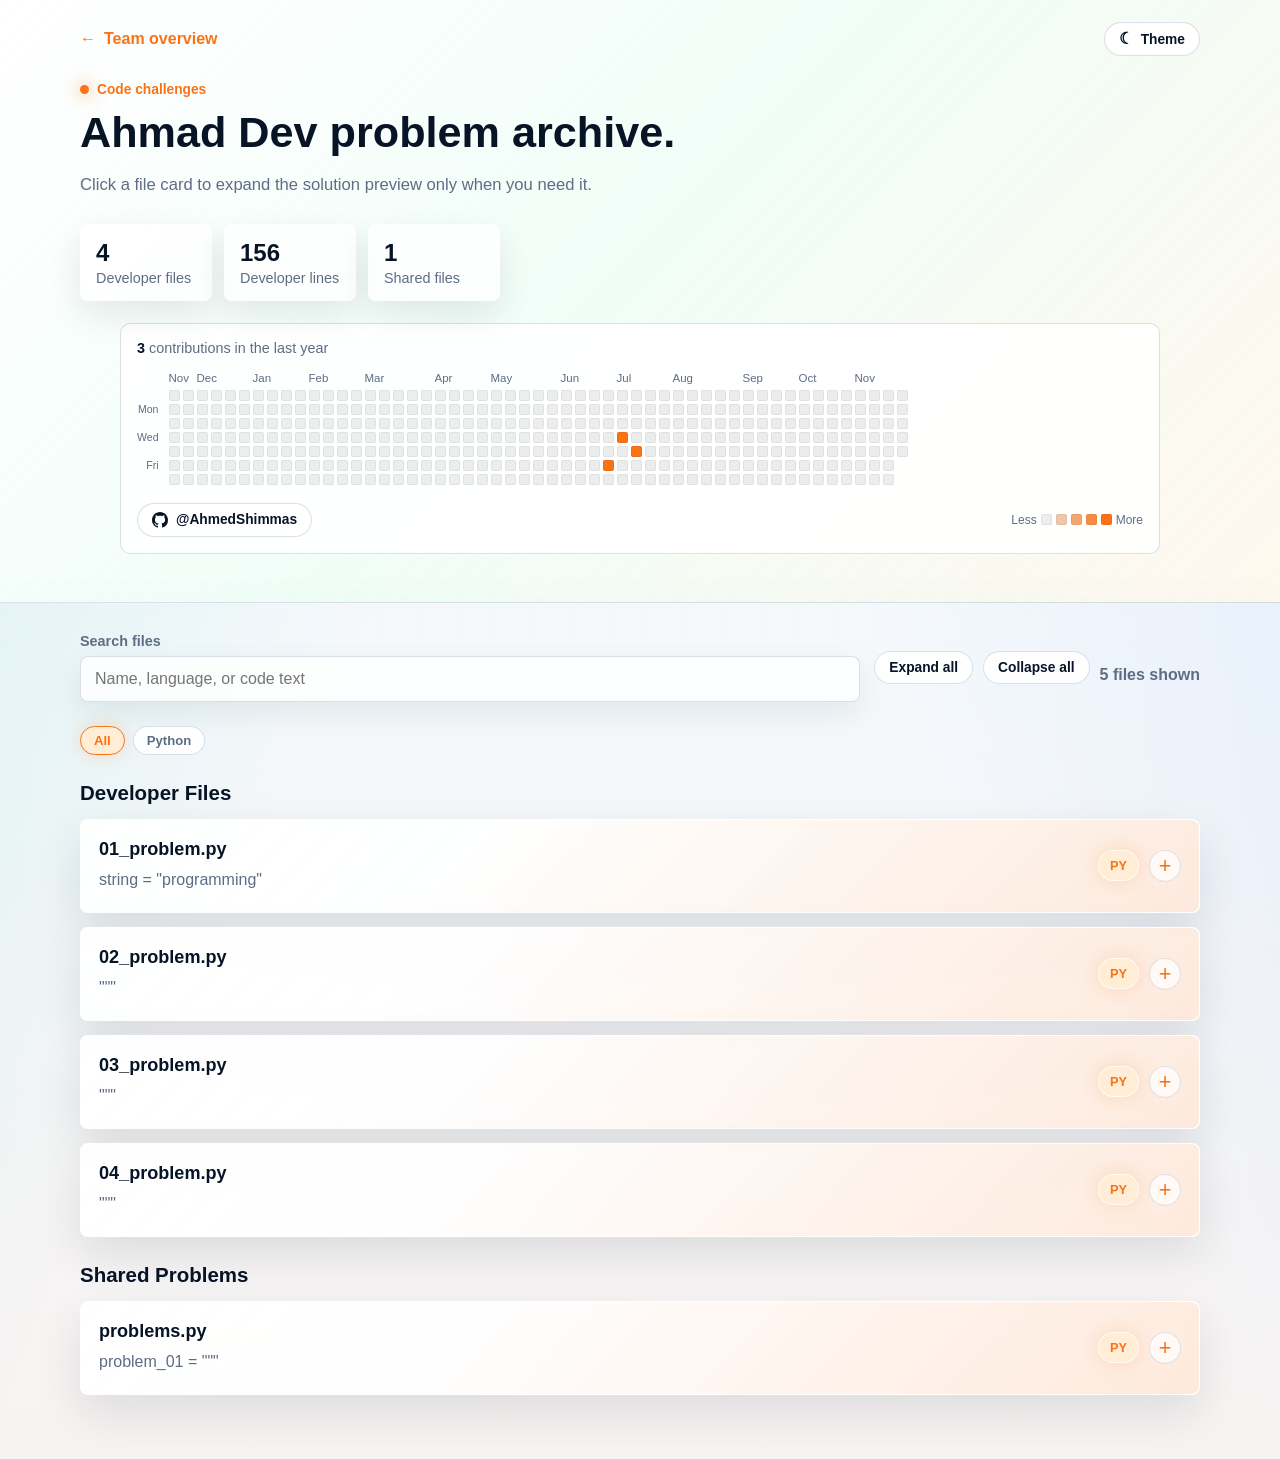
==== commit d856ea7b: "chore: regenerate site [skip ci]" ====
--- a/ahmad-dev.html
+++ b/ahmad-dev.html
@@ -61,7 +61,7 @@
           <div class="contrib-inner">
             <div class="contrib-months"><span class="contrib-month" style="--span: 2">Nov</span><span class="contrib-month" style="--span: 4">Dec</span><span class="contrib-month" style="--span: 4">Jan</span><span class="contrib-month" style="--span: 4">Feb</span><span class="contrib-month" style="--span: 5">Mar</span><span class="contrib-month" style="--span: 4">Apr</span><span class="contrib-month" style="--span: 5">May</span><span class="contrib-month" style="--span: 4">Jun</span><span class="contrib-month" style="--span: 4">Jul</span><span class="contrib-month" style="--span: 5">Aug</span><span class="contrib-month" style="--span: 4">Sep</span><span class="contrib-month" style="--span: 4">Oct</span><span class="contrib-month" style="--span: 4">Nov</span></div>
             <div class="contrib-weekdays"><span>Mon</span><span>Wed</span><span>Fri</span></div>
-            <div class="contrib-weeks"><div class="contrib-week"><span class="contrib-day" data-level="0" title="2025-11-23"></span><span class="contrib-day" data-level="0" title="2025-11-24"></span><span class="contrib-day" data-level="0" title="2025-11-25"></span><span class="contrib-day" data-level="0" title="2025-11-26"></span><span class="contrib-day" data-level="0" title="2025-11-27"></span><span class="contrib-day" data-level="0" title="2025-11-28"></span><span class="contrib-day" data-level="0" title="2025-11-29"></span></div><div class="contrib-week"><span class="contrib-day" data-level="0" title="2025-11-30"></span><span class="contrib-day" data-level="0" title="2025-12-01"></span><span class="contrib-day" data-level="0" title="2025-12-02"></span><span class="contrib-day" data-level="0" title="2025-12-03"></span><span class="contrib-day" data-level="0" title="2025-12-04"></span><span class="contrib-day" data-level="0" title="2025-12-05"></span><span class="contrib-day" data-level="0" title="2025-12-06"></span></div><div class="contrib-week"><span class="contrib-day" data-level="0" title="2025-12-07"></span><span class="contrib-day" data-level="0" title="2025-12-08"></span><span class="contrib-day" data-level="0" title="2025-12-09"></span><span class="contrib-day" data-level="0" title="2025-12-10"></span><span class="contrib-day" data-level="0" title="2025-12-11"></span><span class="contrib-day" data-level="0" title="2025-12-12"></span><span class="contrib-day" data-level="0" title="2025-12-13"></span></div><div class="contrib-week"><span class="contrib-day" data-level="0" title="2025-12-14"></span><span class="contrib-day" data-level="0" title="2025-12-15"></span><span class="contrib-day" data-level="0" title="2025-12-16"></span><span class="contrib-day" data-level="0" title="2025-12-17"></span><span class="contrib-day" data-level="0" title="2025-12-18"></span><span class="contrib-day" data-level="0" title="2025-12-19"></span><span class="contrib-day" data-level="0" title="2025-12-20"></span></div><div class="contrib-week"><span class="contrib-day" data-level="0" title="2025-12-21"></span><span class="contrib-day" data-level="0" title="2025-12-22"></span><span class="contrib-day" data-level="0" title="2025-12-23"></span><span class="contrib-day" data-level="0" title="2025-12-24"></span><span class="contrib-day" data-level="0" title="2025-12-25"></span><span class="contrib-day" data-level="0" title="2025-12-26"></span><span class="contrib-day" data-level="0" title="2025-12-27"></span></div><div class="contrib-week"><span class="contrib-day" data-level="0" title="2025-12-28"></span><span class="contrib-day" data-level="0" title="2025-12-29"></span><span class="contrib-day" data-level="0" title="2025-12-30"></span><span class="contrib-day" data-level="0" title="2025-12-31"></span><span class="contrib-day" data-level="0" title="2026-01-01"></span><span class="contrib-day" data-level="0" title="2026-01-02"></span><span class="contrib-day" data-level="0" title="2026-01-03"></span></div><div class="contrib-week"><span class="contrib-day" data-level="0" title="2026-01-04"></span><span class="contrib-day" data-level="0" title="2026-01-05"></span><span class="contrib-day" data-level="0" title="2026-01-06"></span><span class="contrib-day" data-level="0" title="2026-01-07"></span><span class="contrib-day" data-level="0" title="2026-01-08"></span><span class="contrib-day" data-level="0" title="2026-01-09"></span><span class="contrib-day" data-level="0" title="2026-01-10"></span></div><div class="contrib-week"><span class="contrib-day" data-level="0" title="2026-01-11"></span><span class="contrib-day" data-level="0" title="2026-01-12"></span><span class="contrib-day" data-level="0" title="2026-01-13"></span><span class="contrib-day" data-level="0" title="2026-01-14"></span><span class="contrib-day" data-level="0" title="2026-01-15"></span><span class="contrib-day" data-level="0" title="2026-01-16"></span><span class="contrib-day" data-level="0" title="2026-01-17"></span></div><div class="contrib-week"><span class="contrib-day" data-level="0" title="2026-01-18"></span><span class="contrib-day" data-level="0" title="2026-01-19"></span><span class="contrib-day" data-level="0" title="2026-01-20"></span><span class="contrib-day" data-level="0" title="2026-01-21"></span><span class="contrib-day" data-level="0" title="2026-01-22"></span><span class="contrib-day" data-level="0" title="2026-01-23"></span><span class="contrib-day" data-level="0" title="2026-01-24"></span></div><div class="contrib-week"><span class="contrib-day" data-level="0" title="2026-01-25"></span><span class="contrib-day" data-level="0" title="2026-01-26"></span><span class="contrib-day" data-level="0" title="2026-01-27"></span><span class="contrib-day" data-level="0" title="2026-01-28"></span><span class="contrib-day" data-level="0" title="2026-01-29"></span><span class="contrib-day" data-level="0" title="2026-01-30"></span><span class="contrib-day" data-level="0" title="2026-01-31"></span></div><div class="contrib-week"><span class="contrib-day" data-level="0" title="2026-02-01"></span><span class="contrib-day" data-level="0" title="2026-02-02"></span><span class="contrib-day" data-level="0" title="2026-02-03"></span><span class="contrib-day" data-level="0" title="2026-02-04"></span><span class="contrib-day" data-level="0" title="2026-02-05"></span><span class="contrib-day" data-level="0" title="2026-02-06"></span><span class="contrib-day" data-level="0" title="2026-02-07"></span></div><div class="contrib-week"><span class="contrib-day" data-level="0" title="2026-02-08"></span><span class="contrib-day" data-level="0" title="2026-02-09"></span><span class="contrib-day" data-level="0" title="2026-02-10"></span><span class="contrib-day" data-level="0" title="2026-02-11"></span><span class="contrib-day" data-level="0" title="2026-02-12"></span><span class="contrib-day" data-level="0" title="2026-02-13"></span><span class="contrib-day" data-level="0" title="2026-02-14"></span></div><div class="contrib-week"><span class="contrib-day" data-level="0" title="2026-02-15"></span><span class="contrib-day" data-level="0" title="2026-02-16"></span><span class="contrib-day" data-level="0" title="2026-02-17"></span><span class="contrib-day" data-level="0" title="2026-02-18"></span><span class="contrib-day" data-level="0" title="2026-02-19"></span><span class="contrib-day" data-level="0" title="2026-02-20"></span><span class="contrib-day" data-level="0" title="2026-02-21"></span></div><div class="contrib-week"><span class="contrib-day" data-level="0" title="2026-02-22"></span><span class="contrib-day" data-level="0" title="2026-02-23"></span><span class="contrib-day" data-level="0" title="2026-02-24"></span><span class="contrib-day" data-level="0" title="2026-02-25"></span><span class="contrib-day" data-level="0" title="2026-02-26"></span><span class="contrib-day" data-level="0" title="2026-02-27"></span><span class="contrib-day" data-level="0" title="2026-02-28"></span></div><div class="contrib-week"><span class="contrib-day" data-level="0" title="2026-03-01"></span><span class="contrib-day" data-level="0" title="2026-03-02"></span><span class="contrib-day" data-level="0" title="2026-03-03"></span><span class="contrib-day" data-level="0" title="2026-03-04"></span><span class="contrib-day" data-level="0" title="2026-03-05"></span><span class="contrib-day" data-level="0" title="2026-03-06"></span><span class="contrib-day" data-level="0" title="2026-03-07"></span></div><div class="contrib-week"><span class="contrib-day" data-level="0" title="2026-03-08"></span><span class="contrib-day" data-level="0" title="2026-03-09"></span><span class="contrib-day" data-level="0" title="2026-03-10"></span><span class="contrib-day" data-level="0" title="2026-03-11"></span><span class="contrib-day" data-level="0" title="2026-03-12"></span><span class="contrib-day" data-level="0" title="2026-03-13"></span><span class="contrib-day" data-level="0" title="2026-03-14"></span></div><div class="contrib-week"><span class="contrib-day" data-level="0" title="2026-03-15"></span><span class="contrib-day" data-level="0" title="2026-03-16"></span><span class="contrib-day" data-level="0" title="2026-03-17"></span><span class="contrib-day" data-level="0" title="2026-03-18"></span><span class="contrib-day" data-level="0" title="2026-03-19"></span><span class="contrib-day" data-level="0" title="2026-03-20"></span><span class="contrib-day" data-level="0" title="2026-03-21"></span></div><div class="contrib-week"><span class="contrib-day" data-level="0" title="2026-03-22"></span><span class="contrib-day" data-level="0" title="2026-03-23"></span><span class="contrib-day" data-level="0" title="2026-03-24"></span><span class="contrib-day" data-level="0" title="2026-03-25"></span><span class="contrib-day" data-level="0" title="2026-03-26"></span><span class="contrib-day" data-level="0" title="2026-03-27"></span><span class="contrib-day" data-level="0" title="2026-03-28"></span></div><div class="contrib-week"><span class="contrib-day" data-level="0" title="2026-03-29"></span><span class="contrib-day" data-level="0" title="2026-03-30"></span><span class="contrib-day" data-level="0" title="2026-03-31"></span><span class="contrib-day" data-level="0" title="2026-04-01"></span><span class="contrib-day" data-level="0" title="2026-04-02"></span><span class="contrib-day" data-level="0" title="2026-04-03"></span><span class="contrib-day" data-level="0" title="2026-04-04"></span></div><div class="contrib-week"><span class="contrib-day" data-level="0" title="2026-04-05"></span><span class="contrib-day" data-level="0" title="2026-04-06"></span><span class="contrib-day" data-level="0" title="2026-04-07"></span><span class="contrib-day" data-level="0" title="2026-04-08"></span><span class="contrib-day" data-level="0" title="2026-04-09"></span><span class="contrib-day" data-level="0" title="2026-04-10"></span><span class="contrib-day" data-level="0" title="2026-04-11"></span></div><div class="contrib-week"><span class="contrib-day" data-level="0" title="2026-04-12"></span><span class="contrib-day" data-level="0" title="2026-04-13"></span><span class="contrib-day" data-level="0" title="2026-04-14"></span><span class="contrib-day" data-level="0" title="2026-04-15"></span><span class="contrib-day" data-level="0" title="2026-04-16"></span><span class="contrib-day" data-level="0" title="2026-04-17"></span><span class="contrib-day" data-level="0" title="2026-04-18"></span></div><div class="contrib-week"><span class="contrib-day" data-level="0" title="2026-04-19"></span><span class="contrib-day" data-level="0" title="2026-04-20"></span><span class="contrib-day" data-level="0" title="2026-04-21"></span><span class="contrib-day" data-level="0" title="2026-04-22"></span><span class="contrib-day" data-level="0" title="2026-04-23"></span><span class="contrib-day" data-level="0" title="2026-04-24"></span><span class="contrib-day" data-level="0" title="2026-04-25"></span></div><div class="contrib-week"><span class="contrib-day" data-level="0" title="2026-04-26"></span><span class="contrib-day" data-level="0" title="2026-04-27"></span><span class="contrib-day" data-level="0" title="2026-04-28"></span><span class="contrib-day" data-level="0" title="2026-04-29"></span><span class="contrib-day" data-level="0" title="2026-04-30"></span><span class="contrib-day" data-level="0" title="2026-05-01"></span><span class="contrib-day" data-level="0" title="2026-05-02"></span></div><div class="contrib-week"><span class="contrib-day" data-level="0" title="2026-05-03"></span><span class="contrib-day" data-level="0" title="2026-05-04"></span><span class="contrib-day" data-level="0" title="2026-05-05"></span><span class="contrib-day" data-level="0" title="2026-05-06"></span><span class="contrib-day" data-level="0" title="2026-05-07"></span><span class="contrib-day" data-level="0" title="2026-05-08"></span><span class="contrib-day" data-level="0" title="2026-05-09"></span></div><div class="contrib-week"><span class="contrib-day" data-level="0" title="2026-05-10"></span><span class="contrib-day" data-level="0" title="2026-05-11"></span><span class="contrib-day" data-level="0" title="2026-05-12"></span><span class="contrib-day" data-level="0" title="2026-05-13"></span><span class="contrib-day" data-level="0" title="2026-05-14"></span><span class="contrib-day" data-level="0" title="2026-05-15"></span><span class="contrib-day" data-level="0" title="2026-05-16"></span></div><div class="contrib-week"><span class="contrib-day" data-level="0" title="2026-05-17"></span><span class="contrib-day" data-level="0" title="2026-05-18"></span><span class="contrib-day" data-level="0" title="2026-05-19"></span><span class="contrib-day" data-level="0" title="2026-05-20"></span><span class="contrib-day" data-level="0" title="2026-05-21"></span><span class="contrib-day" data-level="0" title="2026-05-22"></span><span class="contrib-day" data-level="0" title="2026-05-23"></span></div><div class="contrib-week"><span class="contrib-day" data-level="0" title="2026-05-24"></span><span class="contrib-day" data-level="0" title="2026-05-25"></span><span class="contrib-day" data-level="0" title="2026-05-26"></span><span class="contrib-day" data-level="0" title="2026-05-27"></span><span class="contrib-day" data-level="0" title="2026-05-28"></span><span class="contrib-day" data-level="0" title="2026-05-29"></span><span class="contrib-day" data-level="0" title="2026-05-30"></span></div><div class="contrib-week"><span class="contrib-day" data-level="0" title="2026-05-31"></span><span class="contrib-day" data-level="0" title="2026-06-01"></span><span class="contrib-day" data-level="0" title="2026-06-02"></span><span class="contrib-day" data-level="0" title="2026-06-03"></span><span class="contrib-day" data-level="0" title="2026-06-04"></span><span class="contrib-day" data-level="0" title="2026-06-05"></span><span class="contrib-day" data-level="0" title="2026-06-06"></span></div><div class="contrib-week"><span class="contrib-day" data-level="0" title="2026-06-07"></span><span class="contrib-day" data-level="0" title="2026-06-08"></span><span class="contrib-day" data-level="0" title="2026-06-09"></span><span class="contrib-day" data-level="0" title="2026-06-10"></span><span class="contrib-day" data-level="0" title="2026-06-11"></span><span class="contrib-day" data-level="0" title="2026-06-12"></span><span class="contrib-day" data-level="0" title="2026-06-13"></span></div><div class="contrib-week"><span class="contrib-day" data-level="0" title="2026-06-14"></span><span class="contrib-day" data-level="0" title="2026-06-15"></span><span class="contrib-day" data-level="0" title="2026-06-16"></span><span class="contrib-day" data-level="0" title="2026-06-17"></span><span class="contrib-day" data-level="0" title="2026-06-18"></span><span class="contrib-day" data-level="0" title="2026-06-19"></span><span class="contrib-day" data-level="0" title="2026-06-20"></span></div><div class="contrib-week"><span class="contrib-day" data-level="0" title="2026-06-21"></span><span class="contrib-day" data-level="0" title="2026-06-22"></span><span class="contrib-day" data-level="0" title="2026-06-23"></span><span class="contrib-day" data-level="0" title="2026-06-24"></span><span class="contrib-day" data-level="0" title="2026-06-25"></span><span class="contrib-day" data-level="0" title="2026-06-26"></span><span class="contrib-day" data-level="0" title="2026-06-27"></span></div><div class="contrib-week"><span class="contrib-day" data-level="0" title="2026-06-28"></span><span class="contrib-day" data-level="0" title="2026-06-29"></span><span class="contrib-day" data-level="0" title="2026-06-30"></span><span class="contrib-day" data-level="0" title="2026-07-01"></span><span class="contrib-day" data-level="0" title="2026-07-02"></span><span class="contrib-day" data-level="4" title="2026-07-03"></span><span class="contrib-day" data-level="0" title="2026-07-04"></span></div><div class="contrib-week"><span class="contrib-day" data-level="0" title="2026-07-05"></span><span class="contrib-day" data-level="0" title="2026-07-06"></span><span class="contrib-day" data-level="0" title="2026-07-07"></span><span class="contrib-day" data-level="4" title="2026-07-08"></span><span class="contrib-day" data-level="0" title="2026-07-09"></span><span class="contrib-day" data-level="0" title="2026-07-10"></span><span class="contrib-day" data-level="0" title="2026-07-11"></span></div><div class="contrib-week"><span class="contrib-day" data-level="0" title="2026-07-12"></span><span class="contrib-day" data-level="0" title="2026-07-13"></span><span class="contrib-day" data-level="0" title="2026-07-14"></span><span class="contrib-day" data-level="0" title="2026-07-15"></span><span class="contrib-day" data-level="4" title="2026-07-16"></span><span class="contrib-day" data-level="0" title="2026-07-17"></span><span class="contrib-day" data-level="0" title="2026-07-18"></span></div><div class="contrib-week"><span class="contrib-day" data-level="0" title="2026-07-19"></span><span class="contrib-day" data-level="0" title="2026-07-20"></span><span class="contrib-day" data-level="0" title="2026-07-21"></span><span class="contrib-day" data-level="0" title="2026-07-22"></span><span class="contrib-day" data-level="0" title="2026-07-23"></span><span class="contrib-day" data-level="0" title="2026-07-24"></span><span class="contrib-day" data-level="0" title="2026-07-25"></span></div><div class="contrib-week"><span class="contrib-day" data-level="0" title="2026-07-26"></span><span class="contrib-day" data-level="0" title="2026-07-27"></span><span class="contrib-day" data-level="0" title="2026-07-28"></span><span class="contrib-day" data-level="0" title="2026-07-29"></span><span class="contrib-day" data-level="0" title="2026-07-30"></span><span class="contrib-day" data-level="0" title="2026-07-31"></span><span class="contrib-day" data-level="0" title="2026-08-01"></span></div><div class="contrib-week"><span class="contrib-day" data-level="0" title="2026-08-02"></span><span class="contrib-day" data-level="0" title="2026-08-03"></span><span class="contrib-day" data-level="0" title="2026-08-04"></span><span class="contrib-day" data-level="0" title="2026-08-05"></span><span class="contrib-day" data-level="0" title="2026-08-06"></span><span class="contrib-day" data-level="0" title="2026-08-07"></span><span class="contrib-day" data-level="0" title="2026-08-08"></span></div><div class="contrib-week"><span class="contrib-day" data-level="0" title="2026-08-09"></span><span class="contrib-day" data-level="0" title="2026-08-10"></span><span class="contrib-day" data-level="0" title="2026-08-11"></span><span class="contrib-day" data-level="0" title="2026-08-12"></span><span class="contrib-day" data-level="0" title="2026-08-13"></span><span class="contrib-day" data-level="0" title="2026-08-14"></span><span class="contrib-day" data-level="0" title="2026-08-15"></span></div><div class="contrib-week"><span class="contrib-day" data-level="0" title="2026-08-16"></span><span class="contrib-day" data-level="0" title="2026-08-17"></span><span class="contrib-day" data-level="0" title="2026-08-18"></span><span class="contrib-day" data-level="0" title="2026-08-19"></span><span class="contrib-day" data-level="0" title="2026-08-20"></span><span class="contrib-day" data-level="0" title="2026-08-21"></span><span class="contrib-day" data-level="0" title="2026-08-22"></span></div><div class="contrib-week"><span class="contrib-day" data-level="0" title="2026-08-23"></span><span class="contrib-day" data-level="0" title="2026-08-24"></span><span class="contrib-day" data-level="0" title="2026-08-25"></span><span class="contrib-day" data-level="0" title="2026-08-26"></span><span class="contrib-day" data-level="0" title="2026-08-27"></span><span class="contrib-day" data-level="0" title="2026-08-28"></span><span class="contrib-day" data-level="0" title="2026-08-29"></span></div><div class="contrib-week"><span class="contrib-day" data-level="0" title="2026-08-30"></span><span class="contrib-day" data-level="0" title="2026-08-31"></span><span class="contrib-day" data-level="0" title="2026-09-01"></span><span class="contrib-day" data-level="0" title="2026-09-02"></span><span class="contrib-day" data-level="0" title="2026-09-03"></span><span class="contrib-day" data-level="0" title="2026-09-04"></span><span class="contrib-day" data-level="0" title="2026-09-05"></span></div><div class="contrib-week"><span class="contrib-day" data-level="0" title="2026-09-06"></span><span class="contrib-day" data-level="0" title="2026-09-07"></span><span class="contrib-day" data-level="0" title="2026-09-08"></span><span class="contrib-day" data-level="0" title="2026-09-09"></span><span class="contrib-day" data-level="0" title="2026-09-10"></span><span class="contrib-day" data-level="0" title="2026-09-11"></span><span class="contrib-day" data-level="0" title="2026-09-12"></span></div><div class="contrib-week"><span class="contrib-day" data-level="0" title="2026-09-13"></span><span class="contrib-day" data-level="0" title="2026-09-14"></span><span class="contrib-day" data-level="0" title="2026-09-15"></span><span class="contrib-day" data-level="0" title="2026-09-16"></span><span class="contrib-day" data-level="0" title="2026-09-17"></span><span class="contrib-day" data-level="0" title="2026-09-18"></span><span class="contrib-day" data-level="0" title="2026-09-19"></span></div><div class="contrib-week"><span class="contrib-day" data-level="0" title="2026-09-20"></span><span class="contrib-day" data-level="0" title="2026-09-21"></span><span class="contrib-day" data-level="0" title="2026-09-22"></span><span class="contrib-day" data-level="0" title="2026-09-23"></span><span class="contrib-day" data-level="0" title="2026-09-24"></span><span class="contrib-day" data-level="0" title="2026-09-25"></span><span class="contrib-day" data-level="0" title="2026-09-26"></span></div><div class="contrib-week"><span class="contrib-day" data-level="0" title="2026-09-27"></span><span class="contrib-day" data-level="0" title="2026-09-28"></span><span class="contrib-day" data-level="0" title="2026-09-29"></span><span class="contrib-day" data-level="0" title="2026-09-30"></span><span class="contrib-day" data-level="0" title="2026-10-01"></span><span class="contrib-day" data-level="0" title="2026-10-02"></span><span class="contrib-day" data-level="0" title="2026-10-03"></span></div><div class="contrib-week"><span class="contrib-day" data-level="0" title="2026-10-04"></span><span class="contrib-day" data-level="0" title="2026-10-05"></span><span class="contrib-day" data-level="0" title="2026-10-06"></span><span class="contrib-day" data-level="0" title="2026-10-07"></span><span class="contrib-day" data-level="0" title="2026-10-08"></span><span class="contrib-day" data-level="0" title="2026-10-09"></span><span class="contrib-day" data-level="0" title="2026-10-10"></span></div><div class="contrib-week"><span class="contrib-day" data-level="0" title="2026-10-11"></span><span class="contrib-day" data-level="0" title="2026-10-12"></span><span class="contrib-day" data-level="0" title="2026-10-13"></span><span class="contrib-day" data-level="0" title="2026-10-14"></span><span class="contrib-day" data-level="0" title="2026-10-15"></span><span class="contrib-day" data-level="0" title="2026-10-16"></span><span class="contrib-day" data-level="0" title="2026-10-17"></span></div><div class="contrib-week"><span class="contrib-day" data-level="0" title="2026-10-18"></span><span class="contrib-day" data-level="0" title="2026-10-19"></span><span class="contrib-day" data-level="0" title="2026-10-20"></span><span class="contrib-day" data-level="0" title="2026-10-21"></span><span class="contrib-day" data-level="0" title="2026-10-22"></span><span class="contrib-day" data-level="0" title="2026-10-23"></span><span class="contrib-day" data-level="0" title="2026-10-24"></span></div><div class="contrib-week"><span class="contrib-day" data-level="0" title="2026-10-25"></span><span class="contrib-day" data-level="0" title="2026-10-26"></span><span class="contrib-day" data-level="0" title="2026-10-27"></span><span class="contrib-day" data-level="0" title="2026-10-28"></span><span class="contrib-day" data-level="0" title="2026-10-29"></span><span class="contrib-day" data-level="0" title="2026-10-30"></span><span class="contrib-day" data-level="0" title="2026-10-31"></span></div><div class="contrib-week"><span class="contrib-day" data-level="0" title="2026-11-01"></span><span class="contrib-day" data-level="0" title="2026-11-02"></span><span class="contrib-day" data-level="0" title="2026-11-03"></span><span class="contrib-day" data-level="0" title="2026-11-04"></span><span class="contrib-day" data-level="0" title="2026-11-05"></span><span class="contrib-day" data-level="0" title="2026-11-06"></span><span class="contrib-day" data-level="0" title="2026-11-07"></span></div><div class="contrib-week"><span class="contrib-day" data-level="0" title="2026-11-08"></span><span class="contrib-day" data-level="0" title="2026-11-09"></span><span class="contrib-day" data-level="0" title="2026-11-10"></span><span class="contrib-day" data-level="0" title="2026-11-11"></span><span class="contrib-day" data-level="0" title="2026-11-12"></span><span class="contrib-day" data-level="0" title="2026-11-13"></span><span class="contrib-day" data-level="0" title="2026-11-14"></span></div><div class="contrib-week"><span class="contrib-day" data-level="0" title="2026-11-15"></span><span class="contrib-day" data-level="0" title="2026-11-16"></span><span class="contrib-day" data-level="0" title="2026-11-17"></span><span class="contrib-day" data-level="0" title="2026-11-18"></span><span class="contrib-day" data-level="0" title="2026-11-19"></span><span class="contrib-day" data-level="0" title="2026-11-20"></span><span class="contrib-day" data-level="0" title="2026-11-21"></span></div><div class="contrib-week"><span class="contrib-day" data-level="0" title="2026-11-22"></span><span class="contrib-day" data-level="0" title="2026-11-23"></span><span class="contrib-day" data-level="0" title="2026-11-24"></span><span class="contrib-day" data-level="0" title="2026-11-25"></span><span class="contrib-day" data-level="e"></span><span class="contrib-day" data-level="e"></span><span class="contrib-day" data-level="e"></span></div></div>
+            <div class="contrib-weeks"><div class="contrib-week"><span class="contrib-day" data-level="0" title="2025-11-23"></span><span class="contrib-day" data-level="0" title="2025-11-24"></span><span class="contrib-day" data-level="0" title="2025-11-25"></span><span class="contrib-day" data-level="0" title="2025-11-26"></span><span class="contrib-day" data-level="0" title="2025-11-27"></span><span class="contrib-day" data-level="0" title="2025-11-28"></span><span class="contrib-day" data-level="0" title="2025-11-29"></span></div><div class="contrib-week"><span class="contrib-day" data-level="0" title="2025-11-30"></span><span class="contrib-day" data-level="0" title="2025-12-01"></span><span class="contrib-day" data-level="0" title="2025-12-02"></span><span class="contrib-day" data-level="0" title="2025-12-03"></span><span class="contrib-day" data-level="0" title="2025-12-04"></span><span class="contrib-day" data-level="0" title="2025-12-05"></span><span class="contrib-day" data-level="0" title="2025-12-06"></span></div><div class="contrib-week"><span class="contrib-day" data-level="0" title="2025-12-07"></span><span class="contrib-day" data-level="0" title="2025-12-08"></span><span class="contrib-day" data-level="0" title="2025-12-09"></span><span class="contrib-day" data-level="0" title="2025-12-10"></span><span class="contrib-day" data-level="0" title="2025-12-11"></span><span class="contrib-day" data-level="0" title="2025-12-12"></span><span class="contrib-day" data-level="0" title="2025-12-13"></span></div><div class="contrib-week"><span class="contrib-day" data-level="0" title="2025-12-14"></span><span class="contrib-day" data-level="0" title="2025-12-15"></span><span class="contrib-day" data-level="0" title="2025-12-16"></span><span class="contrib-day" data-level="0" title="2025-12-17"></span><span class="contrib-day" data-level="0" title="2025-12-18"></span><span class="contrib-day" data-level="0" title="2025-12-19"></span><span class="contrib-day" data-level="0" title="2025-12-20"></span></div><div class="contrib-week"><span class="contrib-day" data-level="0" title="2025-12-21"></span><span class="contrib-day" data-level="0" title="2025-12-22"></span><span class="contrib-day" data-level="0" title="2025-12-23"></span><span class="contrib-day" data-level="0" title="2025-12-24"></span><span class="contrib-day" data-level="0" title="2025-12-25"></span><span class="contrib-day" data-level="0" title="2025-12-26"></span><span class="contrib-day" data-level="0" title="2025-12-27"></span></div><div class="contrib-week"><span class="contrib-day" data-level="0" title="2025-12-28"></span><span class="contrib-day" data-level="0" title="2025-12-29"></span><span class="contrib-day" data-level="0" title="2025-12-30"></span><span class="contrib-day" data-level="0" title="2025-12-31"></span><span class="contrib-day" data-level="0" title="2026-01-01"></span><span class="contrib-day" data-level="0" title="2026-01-02"></span><span class="contrib-day" data-level="0" title="2026-01-03"></span></div><div class="contrib-week"><span class="contrib-day" data-level="0" title="2026-01-04"></span><span class="contrib-day" data-level="0" title="2026-01-05"></span><span class="contrib-day" data-level="0" title="2026-01-06"></span><span class="contrib-day" data-level="0" title="2026-01-07"></span><span class="contrib-day" data-level="0" title="2026-01-08"></span><span class="contrib-day" data-level="0" title="2026-01-09"></span><span class="contrib-day" data-level="0" title="2026-01-10"></span></div><div class="contrib-week"><span class="contrib-day" data-level="0" title="2026-01-11"></span><span class="contrib-day" data-level="0" title="2026-01-12"></span><span class="contrib-day" data-level="0" title="2026-01-13"></span><span class="contrib-day" data-level="0" title="2026-01-14"></span><span class="contrib-day" data-level="0" title="2026-01-15"></span><span class="contrib-day" data-level="0" title="2026-01-16"></span><span class="contrib-day" data-level="0" title="2026-01-17"></span></div><div class="contrib-week"><span class="contrib-day" data-level="0" title="2026-01-18"></span><span class="contrib-day" data-level="0" title="2026-01-19"></span><span class="contrib-day" data-level="0" title="2026-01-20"></span><span class="contrib-day" data-level="0" title="2026-01-21"></span><span class="contrib-day" data-level="0" title="2026-01-22"></span><span class="contrib-day" data-level="0" title="2026-01-23"></span><span class="contrib-day" data-level="0" title="2026-01-24"></span></div><div class="contrib-week"><span class="contrib-day" data-level="0" title="2026-01-25"></span><span class="contrib-day" data-level="0" title="2026-01-26"></span><span class="contrib-day" data-level="0" title="2026-01-27"></span><span class="contrib-day" data-level="0" title="2026-01-28"></span><span class="contrib-day" data-level="0" title="2026-01-29"></span><span class="contrib-day" data-level="0" title="2026-01-30"></span><span class="contrib-day" data-level="0" title="2026-01-31"></span></div><div class="contrib-week"><span class="contrib-day" data-level="0" title="2026-02-01"></span><span class="contrib-day" data-level="0" title="2026-02-02"></span><span class="contrib-day" data-level="0" title="2026-02-03"></span><span class="contrib-day" data-level="0" title="2026-02-04"></span><span class="contrib-day" data-level="0" title="2026-02-05"></span><span class="contrib-day" data-level="0" title="2026-02-06"></span><span class="contrib-day" data-level="0" title="2026-02-07"></span></div><div class="contrib-week"><span class="contrib-day" data-level="0" title="2026-02-08"></span><span class="contrib-day" data-level="0" title="2026-02-09"></span><span class="contrib-day" data-level="0" title="2026-02-10"></span><span class="contrib-day" data-level="0" title="2026-02-11"></span><span class="contrib-day" data-level="0" title="2026-02-12"></span><span class="contrib-day" data-level="0" title="2026-02-13"></span><span class="contrib-day" data-level="0" title="2026-02-14"></span></div><div class="contrib-week"><span class="contrib-day" data-level="0" title="2026-02-15"></span><span class="contrib-day" data-level="0" title="2026-02-16"></span><span class="contrib-day" data-level="0" title="2026-02-17"></span><span class="contrib-day" data-level="0" title="2026-02-18"></span><span class="contrib-day" data-level="0" title="2026-02-19"></span><span class="contrib-day" data-level="0" title="2026-02-20"></span><span class="contrib-day" data-level="0" title="2026-02-21"></span></div><div class="contrib-week"><span class="contrib-day" data-level="0" title="2026-02-22"></span><span class="contrib-day" data-level="0" title="2026-02-23"></span><span class="contrib-day" data-level="0" title="2026-02-24"></span><span class="contrib-day" data-level="0" title="2026-02-25"></span><span class="contrib-day" data-level="0" title="2026-02-26"></span><span class="contrib-day" data-level="0" title="2026-02-27"></span><span class="contrib-day" data-level="0" title="2026-02-28"></span></div><div class="contrib-week"><span class="contrib-day" data-level="0" title="2026-03-01"></span><span class="contrib-day" data-level="0" title="2026-03-02"></span><span class="contrib-day" data-level="0" title="2026-03-03"></span><span class="contrib-day" data-level="0" title="2026-03-04"></span><span class="contrib-day" data-level="0" title="2026-03-05"></span><span class="contrib-day" data-level="0" title="2026-03-06"></span><span class="contrib-day" data-level="0" title="2026-03-07"></span></div><div class="contrib-week"><span class="contrib-day" data-level="0" title="2026-03-08"></span><span class="contrib-day" data-level="0" title="2026-03-09"></span><span class="contrib-day" data-level="0" title="2026-03-10"></span><span class="contrib-day" data-level="0" title="2026-03-11"></span><span class="contrib-day" data-level="0" title="2026-03-12"></span><span class="contrib-day" data-level="0" title="2026-03-13"></span><span class="contrib-day" data-level="0" title="2026-03-14"></span></div><div class="contrib-week"><span class="contrib-day" data-level="0" title="2026-03-15"></span><span class="contrib-day" data-level="0" title="2026-03-16"></span><span class="contrib-day" data-level="0" title="2026-03-17"></span><span class="contrib-day" data-level="0" title="2026-03-18"></span><span class="contrib-day" data-level="0" title="2026-03-19"></span><span class="contrib-day" data-level="0" title="2026-03-20"></span><span class="contrib-day" data-level="0" title="2026-03-21"></span></div><div class="contrib-week"><span class="contrib-day" data-level="0" title="2026-03-22"></span><span class="contrib-day" data-level="0" title="2026-03-23"></span><span class="contrib-day" data-level="0" title="2026-03-24"></span><span class="contrib-day" data-level="0" title="2026-03-25"></span><span class="contrib-day" data-level="0" title="2026-03-26"></span><span class="contrib-day" data-level="0" title="2026-03-27"></span><span class="contrib-day" data-level="0" title="2026-03-28"></span></div><div class="contrib-week"><span class="contrib-day" data-level="0" title="2026-03-29"></span><span class="contrib-day" data-level="0" title="2026-03-30"></span><span class="contrib-day" data-level="0" title="2026-03-31"></span><span class="contrib-day" data-level="0" title="2026-04-01"></span><span class="contrib-day" data-level="0" title="2026-04-02"></span><span class="contrib-day" data-level="0" title="2026-04-03"></span><span class="contrib-day" data-level="0" title="2026-04-04"></span></div><div class="contrib-week"><span class="contrib-day" data-level="0" title="2026-04-05"></span><span class="contrib-day" data-level="0" title="2026-04-06"></span><span class="contrib-day" data-level="0" title="2026-04-07"></span><span class="contrib-day" data-level="0" title="2026-04-08"></span><span class="contrib-day" data-level="0" title="2026-04-09"></span><span class="contrib-day" data-level="0" title="2026-04-10"></span><span class="contrib-day" data-level="0" title="2026-04-11"></span></div><div class="contrib-week"><span class="contrib-day" data-level="0" title="2026-04-12"></span><span class="contrib-day" data-level="0" title="2026-04-13"></span><span class="contrib-day" data-level="0" title="2026-04-14"></span><span class="contrib-day" data-level="0" title="2026-04-15"></span><span class="contrib-day" data-level="0" title="2026-04-16"></span><span class="contrib-day" data-level="0" title="2026-04-17"></span><span class="contrib-day" data-level="0" title="2026-04-18"></span></div><div class="contrib-week"><span class="contrib-day" data-level="0" title="2026-04-19"></span><span class="contrib-day" data-level="0" title="2026-04-20"></span><span class="contrib-day" data-level="0" title="2026-04-21"></span><span class="contrib-day" data-level="0" title="2026-04-22"></span><span class="contrib-day" data-level="0" title="2026-04-23"></span><span class="contrib-day" data-level="0" title="2026-04-24"></span><span class="contrib-day" data-level="0" title="2026-04-25"></span></div><div class="contrib-week"><span class="contrib-day" data-level="0" title="2026-04-26"></span><span class="contrib-day" data-level="0" title="2026-04-27"></span><span class="contrib-day" data-level="0" title="2026-04-28"></span><span class="contrib-day" data-level="0" title="2026-04-29"></span><span class="contrib-day" data-level="0" title="2026-04-30"></span><span class="contrib-day" data-level="0" title="2026-05-01"></span><span class="contrib-day" data-level="0" title="2026-05-02"></span></div><div class="contrib-week"><span class="contrib-day" data-level="0" title="2026-05-03"></span><span class="contrib-day" data-level="0" title="2026-05-04"></span><span class="contrib-day" data-level="0" title="2026-05-05"></span><span class="contrib-day" data-level="0" title="2026-05-06"></span><span class="contrib-day" data-level="0" title="2026-05-07"></span><span class="contrib-day" data-level="0" title="2026-05-08"></span><span class="contrib-day" data-level="0" title="2026-05-09"></span></div><div class="contrib-week"><span class="contrib-day" data-level="0" title="2026-05-10"></span><span class="contrib-day" data-level="0" title="2026-05-11"></span><span class="contrib-day" data-level="0" title="2026-05-12"></span><span class="contrib-day" data-level="0" title="2026-05-13"></span><span class="contrib-day" data-level="0" title="2026-05-14"></span><span class="contrib-day" data-level="0" title="2026-05-15"></span><span class="contrib-day" data-level="0" title="2026-05-16"></span></div><div class="contrib-week"><span class="contrib-day" data-level="0" title="2026-05-17"></span><span class="contrib-day" data-level="0" title="2026-05-18"></span><span class="contrib-day" data-level="0" title="2026-05-19"></span><span class="contrib-day" data-level="0" title="2026-05-20"></span><span class="contrib-day" data-level="0" title="2026-05-21"></span><span class="contrib-day" data-level="0" title="2026-05-22"></span><span class="contrib-day" data-level="0" title="2026-05-23"></span></div><div class="contrib-week"><span class="contrib-day" data-level="0" title="2026-05-24"></span><span class="contrib-day" data-level="0" title="2026-05-25"></span><span class="contrib-day" data-level="0" title="2026-05-26"></span><span class="contrib-day" data-level="0" title="2026-05-27"></span><span class="contrib-day" data-level="0" title="2026-05-28"></span><span class="contrib-day" data-level="0" title="2026-05-29"></span><span class="contrib-day" data-level="0" title="2026-05-30"></span></div><div class="contrib-week"><span class="contrib-day" data-level="0" title="2026-05-31"></span><span class="contrib-day" data-level="0" title="2026-06-01"></span><span class="contrib-day" data-level="0" title="2026-06-02"></span><span class="contrib-day" data-level="0" title="2026-06-03"></span><span class="contrib-day" data-level="0" title="2026-06-04"></span><span class="contrib-day" data-level="0" title="2026-06-05"></span><span class="contrib-day" data-level="0" title="2026-06-06"></span></div><div class="contrib-week"><span class="contrib-day" data-level="0" title="2026-06-07"></span><span class="contrib-day" data-level="0" title="2026-06-08"></span><span class="contrib-day" data-level="0" title="2026-06-09"></span><span class="contrib-day" data-level="0" title="2026-06-10"></span><span class="contrib-day" data-level="0" title="2026-06-11"></span><span class="contrib-day" data-level="0" title="2026-06-12"></span><span class="contrib-day" data-level="0" title="2026-06-13"></span></div><div class="contrib-week"><span class="contrib-day" data-level="0" title="2026-06-14"></span><span class="contrib-day" data-level="0" title="2026-06-15"></span><span class="contrib-day" data-level="0" title="2026-06-16"></span><span class="contrib-day" data-level="0" title="2026-06-17"></span><span class="contrib-day" data-level="0" title="2026-06-18"></span><span class="contrib-day" data-level="0" title="2026-06-19"></span><span class="contrib-day" data-level="0" title="2026-06-20"></span></div><div class="contrib-week"><span class="contrib-day" data-level="0" title="2026-06-21"></span><span class="contrib-day" data-level="0" title="2026-06-22"></span><span class="contrib-day" data-level="0" title="2026-06-23"></span><span class="contrib-day" data-level="0" title="2026-06-24"></span><span class="contrib-day" data-level="0" title="2026-06-25"></span><span class="contrib-day" data-level="0" title="2026-06-26"></span><span class="contrib-day" data-level="0" title="2026-06-27"></span></div><div class="contrib-week"><span class="contrib-day" data-level="0" title="2026-06-28"></span><span class="contrib-day" data-level="0" title="2026-06-29"></span><span class="contrib-day" data-level="0" title="2026-06-30"></span><span class="contrib-day" data-level="0" title="2026-07-01"></span><span class="contrib-day" data-level="0" title="2026-07-02"></span><span class="contrib-day" data-level="4" title="2026-07-03"></span><span class="contrib-day" data-level="0" title="2026-07-04"></span></div><div class="contrib-week"><span class="contrib-day" data-level="0" title="2026-07-05"></span><span class="contrib-day" data-level="0" title="2026-07-06"></span><span class="contrib-day" data-level="0" title="2026-07-07"></span><span class="contrib-day" data-level="4" title="2026-07-08"></span><span class="contrib-day" data-level="0" title="2026-07-09"></span><span class="contrib-day" data-level="0" title="2026-07-10"></span><span class="contrib-day" data-level="0" title="2026-07-11"></span></div><div class="contrib-week"><span class="contrib-day" data-level="0" title="2026-07-12"></span><span class="contrib-day" data-level="0" title="2026-07-13"></span><span class="contrib-day" data-level="0" title="2026-07-14"></span><span class="contrib-day" data-level="0" title="2026-07-15"></span><span class="contrib-day" data-level="4" title="2026-07-16"></span><span class="contrib-day" data-level="0" title="2026-07-17"></span><span class="contrib-day" data-level="0" title="2026-07-18"></span></div><div class="contrib-week"><span class="contrib-day" data-level="0" title="2026-07-19"></span><span class="contrib-day" data-level="0" title="2026-07-20"></span><span class="contrib-day" data-level="0" title="2026-07-21"></span><span class="contrib-day" data-level="0" title="2026-07-22"></span><span class="contrib-day" data-level="0" title="2026-07-23"></span><span class="contrib-day" data-level="0" title="2026-07-24"></span><span class="contrib-day" data-level="0" title="2026-07-25"></span></div><div class="contrib-week"><span class="contrib-day" data-level="0" title="2026-07-26"></span><span class="contrib-day" data-level="0" title="2026-07-27"></span><span class="contrib-day" data-level="0" title="2026-07-28"></span><span class="contrib-day" data-level="0" title="2026-07-29"></span><span class="contrib-day" data-level="0" title="2026-07-30"></span><span class="contrib-day" data-level="0" title="2026-07-31"></span><span class="contrib-day" data-level="0" title="2026-08-01"></span></div><div class="contrib-week"><span class="contrib-day" data-level="0" title="2026-08-02"></span><span class="contrib-day" data-level="0" title="2026-08-03"></span><span class="contrib-day" data-level="0" title="2026-08-04"></span><span class="contrib-day" data-level="0" title="2026-08-05"></span><span class="contrib-day" data-level="0" title="2026-08-06"></span><span class="contrib-day" data-level="0" title="2026-08-07"></span><span class="contrib-day" data-level="0" title="2026-08-08"></span></div><div class="contrib-week"><span class="contrib-day" data-level="0" title="2026-08-09"></span><span class="contrib-day" data-level="0" title="2026-08-10"></span><span class="contrib-day" data-level="0" title="2026-08-11"></span><span class="contrib-day" data-level="0" title="2026-08-12"></span><span class="contrib-day" data-level="0" title="2026-08-13"></span><span class="contrib-day" data-level="0" title="2026-08-14"></span><span class="contrib-day" data-level="0" title="2026-08-15"></span></div><div class="contrib-week"><span class="contrib-day" data-level="0" title="2026-08-16"></span><span class="contrib-day" data-level="0" title="2026-08-17"></span><span class="contrib-day" data-level="0" title="2026-08-18"></span><span class="contrib-day" data-level="0" title="2026-08-19"></span><span class="contrib-day" data-level="0" title="2026-08-20"></span><span class="contrib-day" data-level="0" title="2026-08-21"></span><span class="contrib-day" data-level="0" title="2026-08-22"></span></div><div class="contrib-week"><span class="contrib-day" data-level="0" title="2026-08-23"></span><span class="contrib-day" data-level="0" title="2026-08-24"></span><span class="contrib-day" data-level="0" title="2026-08-25"></span><span class="contrib-day" data-level="0" title="2026-08-26"></span><span class="contrib-day" data-level="0" title="2026-08-27"></span><span class="contrib-day" data-level="0" title="2026-08-28"></span><span class="contrib-day" data-level="0" title="2026-08-29"></span></div><div class="contrib-week"><span class="contrib-day" data-level="0" title="2026-08-30"></span><span class="contrib-day" data-level="0" title="2026-08-31"></span><span class="contrib-day" data-level="0" title="2026-09-01"></span><span class="contrib-day" data-level="0" title="2026-09-02"></span><span class="contrib-day" data-level="0" title="2026-09-03"></span><span class="contrib-day" data-level="0" title="2026-09-04"></span><span class="contrib-day" data-level="0" title="2026-09-05"></span></div><div class="contrib-week"><span class="contrib-day" data-level="0" title="2026-09-06"></span><span class="contrib-day" data-level="0" title="2026-09-07"></span><span class="contrib-day" data-level="0" title="2026-09-08"></span><span class="contrib-day" data-level="0" title="2026-09-09"></span><span class="contrib-day" data-level="0" title="2026-09-10"></span><span class="contrib-day" data-level="0" title="2026-09-11"></span><span class="contrib-day" data-level="0" title="2026-09-12"></span></div><div class="contrib-week"><span class="contrib-day" data-level="0" title="2026-09-13"></span><span class="contrib-day" data-level="0" title="2026-09-14"></span><span class="contrib-day" data-level="0" title="2026-09-15"></span><span class="contrib-day" data-level="0" title="2026-09-16"></span><span class="contrib-day" data-level="0" title="2026-09-17"></span><span class="contrib-day" data-level="0" title="2026-09-18"></span><span class="contrib-day" data-level="0" title="2026-09-19"></span></div><div class="contrib-week"><span class="contrib-day" data-level="0" title="2026-09-20"></span><span class="contrib-day" data-level="0" title="2026-09-21"></span><span class="contrib-day" data-level="0" title="2026-09-22"></span><span class="contrib-day" data-level="0" title="2026-09-23"></span><span class="contrib-day" data-level="0" title="2026-09-24"></span><span class="contrib-day" data-level="0" title="2026-09-25"></span><span class="contrib-day" data-level="0" title="2026-09-26"></span></div><div class="contrib-week"><span class="contrib-day" data-level="0" title="2026-09-27"></span><span class="contrib-day" data-level="0" title="2026-09-28"></span><span class="contrib-day" data-level="0" title="2026-09-29"></span><span class="contrib-day" data-level="0" title="2026-09-30"></span><span class="contrib-day" data-level="0" title="2026-10-01"></span><span class="contrib-day" data-level="0" title="2026-10-02"></span><span class="contrib-day" data-level="0" title="2026-10-03"></span></div><div class="contrib-week"><span class="contrib-day" data-level="0" title="2026-10-04"></span><span class="contrib-day" data-level="0" title="2026-10-05"></span><span class="contrib-day" data-level="0" title="2026-10-06"></span><span class="contrib-day" data-level="0" title="2026-10-07"></span><span class="contrib-day" data-level="0" title="2026-10-08"></span><span class="contrib-day" data-level="0" title="2026-10-09"></span><span class="contrib-day" data-level="0" title="2026-10-10"></span></div><div class="contrib-week"><span class="contrib-day" data-level="0" title="2026-10-11"></span><span class="contrib-day" data-level="0" title="2026-10-12"></span><span class="contrib-day" data-level="0" title="2026-10-13"></span><span class="contrib-day" data-level="0" title="2026-10-14"></span><span class="contrib-day" data-level="0" title="2026-10-15"></span><span class="contrib-day" data-level="0" title="2026-10-16"></span><span class="contrib-day" data-level="0" title="2026-10-17"></span></div><div class="contrib-week"><span class="contrib-day" data-level="0" title="2026-10-18"></span><span class="contrib-day" data-level="0" title="2026-10-19"></span><span class="contrib-day" data-level="0" title="2026-10-20"></span><span class="contrib-day" data-level="0" title="2026-10-21"></span><span class="contrib-day" data-level="0" title="2026-10-22"></span><span class="contrib-day" data-level="0" title="2026-10-23"></span><span class="contrib-day" data-level="0" title="2026-10-24"></span></div><div class="contrib-week"><span class="contrib-day" data-level="0" title="2026-10-25"></span><span class="contrib-day" data-level="0" title="2026-10-26"></span><span class="contrib-day" data-level="0" title="2026-10-27"></span><span class="contrib-day" data-level="0" title="2026-10-28"></span><span class="contrib-day" data-level="0" title="2026-10-29"></span><span class="contrib-day" data-level="0" title="2026-10-30"></span><span class="contrib-day" data-level="0" title="2026-10-31"></span></div><div class="contrib-week"><span class="contrib-day" data-level="0" title="2026-11-01"></span><span class="contrib-day" data-level="0" title="2026-11-02"></span><span class="contrib-day" data-level="0" title="2026-11-03"></span><span class="contrib-day" data-level="0" title="2026-11-04"></span><span class="contrib-day" data-level="0" title="2026-11-05"></span><span class="contrib-day" data-level="0" title="2026-11-06"></span><span class="contrib-day" data-level="0" title="2026-11-07"></span></div><div class="contrib-week"><span class="contrib-day" data-level="0" title="2026-11-08"></span><span class="contrib-day" data-level="0" title="2026-11-09"></span><span class="contrib-day" data-level="0" title="2026-11-10"></span><span class="contrib-day" data-level="0" title="2026-11-11"></span><span class="contrib-day" data-level="0" title="2026-11-12"></span><span class="contrib-day" data-level="0" title="2026-11-13"></span><span class="contrib-day" data-level="0" title="2026-11-14"></span></div><div class="contrib-week"><span class="contrib-day" data-level="0" title="2026-11-15"></span><span class="contrib-day" data-level="0" title="2026-11-16"></span><span class="contrib-day" data-level="0" title="2026-11-17"></span><span class="contrib-day" data-level="0" title="2026-11-18"></span><span class="contrib-day" data-level="0" title="2026-11-19"></span><span class="contrib-day" data-level="0" title="2026-11-20"></span><span class="contrib-day" data-level="0" title="2026-11-21"></span></div><div class="contrib-week"><span class="contrib-day" data-level="0" title="2026-11-22"></span><span class="contrib-day" data-level="0" title="2026-11-23"></span><span class="contrib-day" data-level="0" title="2026-11-24"></span><span class="contrib-day" data-level="0" title="2026-11-25"></span><span class="contrib-day" data-level="0" title="2026-11-26"></span><span class="contrib-day" data-level="e"></span><span class="contrib-day" data-level="e"></span></div></div>
           </div>
         </div>
         <div class="contrib-footer">
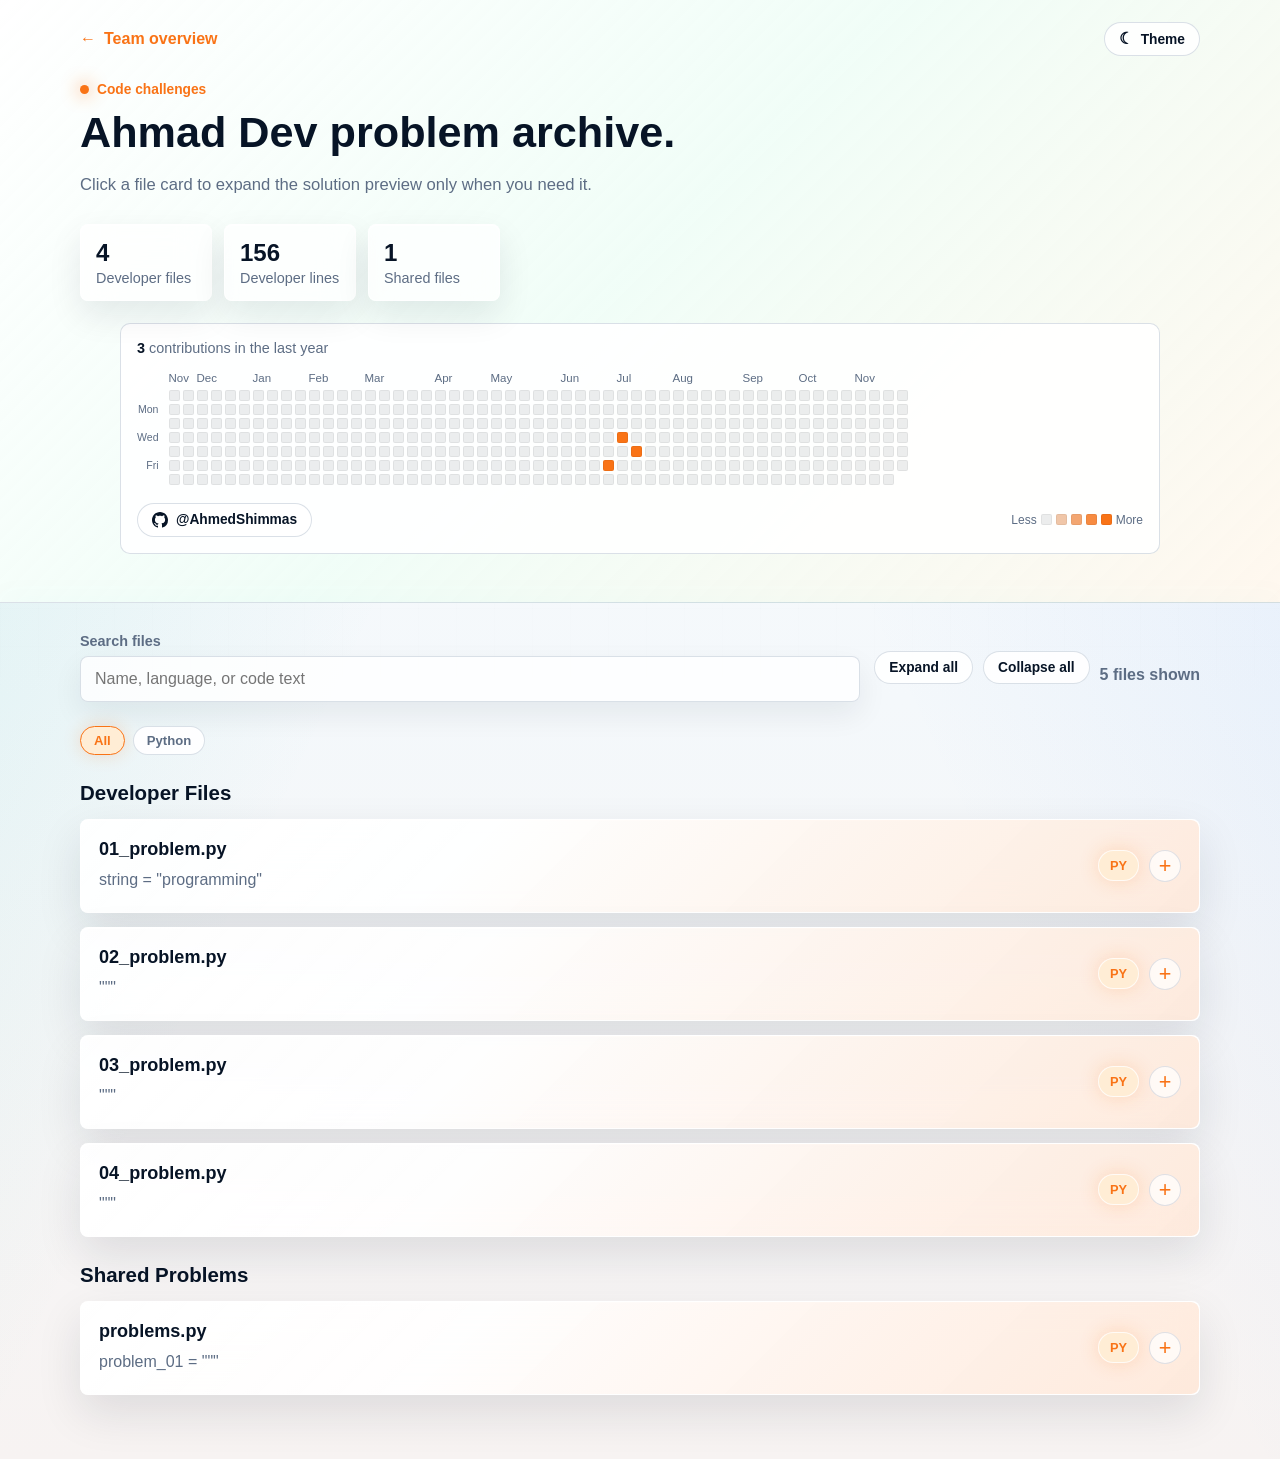
==== commit a94824a0: "chore: regenerate site [skip ci]" ====
--- a/ahmad-dev.html
+++ b/ahmad-dev.html
@@ -61,7 +61,7 @@
           <div class="contrib-inner">
             <div class="contrib-months"><span class="contrib-month" style="--span: 2">Nov</span><span class="contrib-month" style="--span: 4">Dec</span><span class="contrib-month" style="--span: 4">Jan</span><span class="contrib-month" style="--span: 4">Feb</span><span class="contrib-month" style="--span: 5">Mar</span><span class="contrib-month" style="--span: 4">Apr</span><span class="contrib-month" style="--span: 5">May</span><span class="contrib-month" style="--span: 4">Jun</span><span class="contrib-month" style="--span: 4">Jul</span><span class="contrib-month" style="--span: 5">Aug</span><span class="contrib-month" style="--span: 4">Sep</span><span class="contrib-month" style="--span: 4">Oct</span><span class="contrib-month" style="--span: 4">Nov</span></div>
             <div class="contrib-weekdays"><span>Mon</span><span>Wed</span><span>Fri</span></div>
-            <div class="contrib-weeks"><div class="contrib-week"><span class="contrib-day" data-level="0" title="2025-11-23"></span><span class="contrib-day" data-level="0" title="2025-11-24"></span><span class="contrib-day" data-level="0" title="2025-11-25"></span><span class="contrib-day" data-level="0" title="2025-11-26"></span><span class="contrib-day" data-level="0" title="2025-11-27"></span><span class="contrib-day" data-level="0" title="2025-11-28"></span><span class="contrib-day" data-level="0" title="2025-11-29"></span></div><div class="contrib-week"><span class="contrib-day" data-level="0" title="2025-11-30"></span><span class="contrib-day" data-level="0" title="2025-12-01"></span><span class="contrib-day" data-level="0" title="2025-12-02"></span><span class="contrib-day" data-level="0" title="2025-12-03"></span><span class="contrib-day" data-level="0" title="2025-12-04"></span><span class="contrib-day" data-level="0" title="2025-12-05"></span><span class="contrib-day" data-level="0" title="2025-12-06"></span></div><div class="contrib-week"><span class="contrib-day" data-level="0" title="2025-12-07"></span><span class="contrib-day" data-level="0" title="2025-12-08"></span><span class="contrib-day" data-level="0" title="2025-12-09"></span><span class="contrib-day" data-level="0" title="2025-12-10"></span><span class="contrib-day" data-level="0" title="2025-12-11"></span><span class="contrib-day" data-level="0" title="2025-12-12"></span><span class="contrib-day" data-level="0" title="2025-12-13"></span></div><div class="contrib-week"><span class="contrib-day" data-level="0" title="2025-12-14"></span><span class="contrib-day" data-level="0" title="2025-12-15"></span><span class="contrib-day" data-level="0" title="2025-12-16"></span><span class="contrib-day" data-level="0" title="2025-12-17"></span><span class="contrib-day" data-level="0" title="2025-12-18"></span><span class="contrib-day" data-level="0" title="2025-12-19"></span><span class="contrib-day" data-level="0" title="2025-12-20"></span></div><div class="contrib-week"><span class="contrib-day" data-level="0" title="2025-12-21"></span><span class="contrib-day" data-level="0" title="2025-12-22"></span><span class="contrib-day" data-level="0" title="2025-12-23"></span><span class="contrib-day" data-level="0" title="2025-12-24"></span><span class="contrib-day" data-level="0" title="2025-12-25"></span><span class="contrib-day" data-level="0" title="2025-12-26"></span><span class="contrib-day" data-level="0" title="2025-12-27"></span></div><div class="contrib-week"><span class="contrib-day" data-level="0" title="2025-12-28"></span><span class="contrib-day" data-level="0" title="2025-12-29"></span><span class="contrib-day" data-level="0" title="2025-12-30"></span><span class="contrib-day" data-level="0" title="2025-12-31"></span><span class="contrib-day" data-level="0" title="2026-01-01"></span><span class="contrib-day" data-level="0" title="2026-01-02"></span><span class="contrib-day" data-level="0" title="2026-01-03"></span></div><div class="contrib-week"><span class="contrib-day" data-level="0" title="2026-01-04"></span><span class="contrib-day" data-level="0" title="2026-01-05"></span><span class="contrib-day" data-level="0" title="2026-01-06"></span><span class="contrib-day" data-level="0" title="2026-01-07"></span><span class="contrib-day" data-level="0" title="2026-01-08"></span><span class="contrib-day" data-level="0" title="2026-01-09"></span><span class="contrib-day" data-level="0" title="2026-01-10"></span></div><div class="contrib-week"><span class="contrib-day" data-level="0" title="2026-01-11"></span><span class="contrib-day" data-level="0" title="2026-01-12"></span><span class="contrib-day" data-level="0" title="2026-01-13"></span><span class="contrib-day" data-level="0" title="2026-01-14"></span><span class="contrib-day" data-level="0" title="2026-01-15"></span><span class="contrib-day" data-level="0" title="2026-01-16"></span><span class="contrib-day" data-level="0" title="2026-01-17"></span></div><div class="contrib-week"><span class="contrib-day" data-level="0" title="2026-01-18"></span><span class="contrib-day" data-level="0" title="2026-01-19"></span><span class="contrib-day" data-level="0" title="2026-01-20"></span><span class="contrib-day" data-level="0" title="2026-01-21"></span><span class="contrib-day" data-level="0" title="2026-01-22"></span><span class="contrib-day" data-level="0" title="2026-01-23"></span><span class="contrib-day" data-level="0" title="2026-01-24"></span></div><div class="contrib-week"><span class="contrib-day" data-level="0" title="2026-01-25"></span><span class="contrib-day" data-level="0" title="2026-01-26"></span><span class="contrib-day" data-level="0" title="2026-01-27"></span><span class="contrib-day" data-level="0" title="2026-01-28"></span><span class="contrib-day" data-level="0" title="2026-01-29"></span><span class="contrib-day" data-level="0" title="2026-01-30"></span><span class="contrib-day" data-level="0" title="2026-01-31"></span></div><div class="contrib-week"><span class="contrib-day" data-level="0" title="2026-02-01"></span><span class="contrib-day" data-level="0" title="2026-02-02"></span><span class="contrib-day" data-level="0" title="2026-02-03"></span><span class="contrib-day" data-level="0" title="2026-02-04"></span><span class="contrib-day" data-level="0" title="2026-02-05"></span><span class="contrib-day" data-level="0" title="2026-02-06"></span><span class="contrib-day" data-level="0" title="2026-02-07"></span></div><div class="contrib-week"><span class="contrib-day" data-level="0" title="2026-02-08"></span><span class="contrib-day" data-level="0" title="2026-02-09"></span><span class="contrib-day" data-level="0" title="2026-02-10"></span><span class="contrib-day" data-level="0" title="2026-02-11"></span><span class="contrib-day" data-level="0" title="2026-02-12"></span><span class="contrib-day" data-level="0" title="2026-02-13"></span><span class="contrib-day" data-level="0" title="2026-02-14"></span></div><div class="contrib-week"><span class="contrib-day" data-level="0" title="2026-02-15"></span><span class="contrib-day" data-level="0" title="2026-02-16"></span><span class="contrib-day" data-level="0" title="2026-02-17"></span><span class="contrib-day" data-level="0" title="2026-02-18"></span><span class="contrib-day" data-level="0" title="2026-02-19"></span><span class="contrib-day" data-level="0" title="2026-02-20"></span><span class="contrib-day" data-level="0" title="2026-02-21"></span></div><div class="contrib-week"><span class="contrib-day" data-level="0" title="2026-02-22"></span><span class="contrib-day" data-level="0" title="2026-02-23"></span><span class="contrib-day" data-level="0" title="2026-02-24"></span><span class="contrib-day" data-level="0" title="2026-02-25"></span><span class="contrib-day" data-level="0" title="2026-02-26"></span><span class="contrib-day" data-level="0" title="2026-02-27"></span><span class="contrib-day" data-level="0" title="2026-02-28"></span></div><div class="contrib-week"><span class="contrib-day" data-level="0" title="2026-03-01"></span><span class="contrib-day" data-level="0" title="2026-03-02"></span><span class="contrib-day" data-level="0" title="2026-03-03"></span><span class="contrib-day" data-level="0" title="2026-03-04"></span><span class="contrib-day" data-level="0" title="2026-03-05"></span><span class="contrib-day" data-level="0" title="2026-03-06"></span><span class="contrib-day" data-level="0" title="2026-03-07"></span></div><div class="contrib-week"><span class="contrib-day" data-level="0" title="2026-03-08"></span><span class="contrib-day" data-level="0" title="2026-03-09"></span><span class="contrib-day" data-level="0" title="2026-03-10"></span><span class="contrib-day" data-level="0" title="2026-03-11"></span><span class="contrib-day" data-level="0" title="2026-03-12"></span><span class="contrib-day" data-level="0" title="2026-03-13"></span><span class="contrib-day" data-level="0" title="2026-03-14"></span></div><div class="contrib-week"><span class="contrib-day" data-level="0" title="2026-03-15"></span><span class="contrib-day" data-level="0" title="2026-03-16"></span><span class="contrib-day" data-level="0" title="2026-03-17"></span><span class="contrib-day" data-level="0" title="2026-03-18"></span><span class="contrib-day" data-level="0" title="2026-03-19"></span><span class="contrib-day" data-level="0" title="2026-03-20"></span><span class="contrib-day" data-level="0" title="2026-03-21"></span></div><div class="contrib-week"><span class="contrib-day" data-level="0" title="2026-03-22"></span><span class="contrib-day" data-level="0" title="2026-03-23"></span><span class="contrib-day" data-level="0" title="2026-03-24"></span><span class="contrib-day" data-level="0" title="2026-03-25"></span><span class="contrib-day" data-level="0" title="2026-03-26"></span><span class="contrib-day" data-level="0" title="2026-03-27"></span><span class="contrib-day" data-level="0" title="2026-03-28"></span></div><div class="contrib-week"><span class="contrib-day" data-level="0" title="2026-03-29"></span><span class="contrib-day" data-level="0" title="2026-03-30"></span><span class="contrib-day" data-level="0" title="2026-03-31"></span><span class="contrib-day" data-level="0" title="2026-04-01"></span><span class="contrib-day" data-level="0" title="2026-04-02"></span><span class="contrib-day" data-level="0" title="2026-04-03"></span><span class="contrib-day" data-level="0" title="2026-04-04"></span></div><div class="contrib-week"><span class="contrib-day" data-level="0" title="2026-04-05"></span><span class="contrib-day" data-level="0" title="2026-04-06"></span><span class="contrib-day" data-level="0" title="2026-04-07"></span><span class="contrib-day" data-level="0" title="2026-04-08"></span><span class="contrib-day" data-level="0" title="2026-04-09"></span><span class="contrib-day" data-level="0" title="2026-04-10"></span><span class="contrib-day" data-level="0" title="2026-04-11"></span></div><div class="contrib-week"><span class="contrib-day" data-level="0" title="2026-04-12"></span><span class="contrib-day" data-level="0" title="2026-04-13"></span><span class="contrib-day" data-level="0" title="2026-04-14"></span><span class="contrib-day" data-level="0" title="2026-04-15"></span><span class="contrib-day" data-level="0" title="2026-04-16"></span><span class="contrib-day" data-level="0" title="2026-04-17"></span><span class="contrib-day" data-level="0" title="2026-04-18"></span></div><div class="contrib-week"><span class="contrib-day" data-level="0" title="2026-04-19"></span><span class="contrib-day" data-level="0" title="2026-04-20"></span><span class="contrib-day" data-level="0" title="2026-04-21"></span><span class="contrib-day" data-level="0" title="2026-04-22"></span><span class="contrib-day" data-level="0" title="2026-04-23"></span><span class="contrib-day" data-level="0" title="2026-04-24"></span><span class="contrib-day" data-level="0" title="2026-04-25"></span></div><div class="contrib-week"><span class="contrib-day" data-level="0" title="2026-04-26"></span><span class="contrib-day" data-level="0" title="2026-04-27"></span><span class="contrib-day" data-level="0" title="2026-04-28"></span><span class="contrib-day" data-level="0" title="2026-04-29"></span><span class="contrib-day" data-level="0" title="2026-04-30"></span><span class="contrib-day" data-level="0" title="2026-05-01"></span><span class="contrib-day" data-level="0" title="2026-05-02"></span></div><div class="contrib-week"><span class="contrib-day" data-level="0" title="2026-05-03"></span><span class="contrib-day" data-level="0" title="2026-05-04"></span><span class="contrib-day" data-level="0" title="2026-05-05"></span><span class="contrib-day" data-level="0" title="2026-05-06"></span><span class="contrib-day" data-level="0" title="2026-05-07"></span><span class="contrib-day" data-level="0" title="2026-05-08"></span><span class="contrib-day" data-level="0" title="2026-05-09"></span></div><div class="contrib-week"><span class="contrib-day" data-level="0" title="2026-05-10"></span><span class="contrib-day" data-level="0" title="2026-05-11"></span><span class="contrib-day" data-level="0" title="2026-05-12"></span><span class="contrib-day" data-level="0" title="2026-05-13"></span><span class="contrib-day" data-level="0" title="2026-05-14"></span><span class="contrib-day" data-level="0" title="2026-05-15"></span><span class="contrib-day" data-level="0" title="2026-05-16"></span></div><div class="contrib-week"><span class="contrib-day" data-level="0" title="2026-05-17"></span><span class="contrib-day" data-level="0" title="2026-05-18"></span><span class="contrib-day" data-level="0" title="2026-05-19"></span><span class="contrib-day" data-level="0" title="2026-05-20"></span><span class="contrib-day" data-level="0" title="2026-05-21"></span><span class="contrib-day" data-level="0" title="2026-05-22"></span><span class="contrib-day" data-level="0" title="2026-05-23"></span></div><div class="contrib-week"><span class="contrib-day" data-level="0" title="2026-05-24"></span><span class="contrib-day" data-level="0" title="2026-05-25"></span><span class="contrib-day" data-level="0" title="2026-05-26"></span><span class="contrib-day" data-level="0" title="2026-05-27"></span><span class="contrib-day" data-level="0" title="2026-05-28"></span><span class="contrib-day" data-level="0" title="2026-05-29"></span><span class="contrib-day" data-level="0" title="2026-05-30"></span></div><div class="contrib-week"><span class="contrib-day" data-level="0" title="2026-05-31"></span><span class="contrib-day" data-level="0" title="2026-06-01"></span><span class="contrib-day" data-level="0" title="2026-06-02"></span><span class="contrib-day" data-level="0" title="2026-06-03"></span><span class="contrib-day" data-level="0" title="2026-06-04"></span><span class="contrib-day" data-level="0" title="2026-06-05"></span><span class="contrib-day" data-level="0" title="2026-06-06"></span></div><div class="contrib-week"><span class="contrib-day" data-level="0" title="2026-06-07"></span><span class="contrib-day" data-level="0" title="2026-06-08"></span><span class="contrib-day" data-level="0" title="2026-06-09"></span><span class="contrib-day" data-level="0" title="2026-06-10"></span><span class="contrib-day" data-level="0" title="2026-06-11"></span><span class="contrib-day" data-level="0" title="2026-06-12"></span><span class="contrib-day" data-level="0" title="2026-06-13"></span></div><div class="contrib-week"><span class="contrib-day" data-level="0" title="2026-06-14"></span><span class="contrib-day" data-level="0" title="2026-06-15"></span><span class="contrib-day" data-level="0" title="2026-06-16"></span><span class="contrib-day" data-level="0" title="2026-06-17"></span><span class="contrib-day" data-level="0" title="2026-06-18"></span><span class="contrib-day" data-level="0" title="2026-06-19"></span><span class="contrib-day" data-level="0" title="2026-06-20"></span></div><div class="contrib-week"><span class="contrib-day" data-level="0" title="2026-06-21"></span><span class="contrib-day" data-level="0" title="2026-06-22"></span><span class="contrib-day" data-level="0" title="2026-06-23"></span><span class="contrib-day" data-level="0" title="2026-06-24"></span><span class="contrib-day" data-level="0" title="2026-06-25"></span><span class="contrib-day" data-level="0" title="2026-06-26"></span><span class="contrib-day" data-level="0" title="2026-06-27"></span></div><div class="contrib-week"><span class="contrib-day" data-level="0" title="2026-06-28"></span><span class="contrib-day" data-level="0" title="2026-06-29"></span><span class="contrib-day" data-level="0" title="2026-06-30"></span><span class="contrib-day" data-level="0" title="2026-07-01"></span><span class="contrib-day" data-level="0" title="2026-07-02"></span><span class="contrib-day" data-level="4" title="2026-07-03"></span><span class="contrib-day" data-level="0" title="2026-07-04"></span></div><div class="contrib-week"><span class="contrib-day" data-level="0" title="2026-07-05"></span><span class="contrib-day" data-level="0" title="2026-07-06"></span><span class="contrib-day" data-level="0" title="2026-07-07"></span><span class="contrib-day" data-level="4" title="2026-07-08"></span><span class="contrib-day" data-level="0" title="2026-07-09"></span><span class="contrib-day" data-level="0" title="2026-07-10"></span><span class="contrib-day" data-level="0" title="2026-07-11"></span></div><div class="contrib-week"><span class="contrib-day" data-level="0" title="2026-07-12"></span><span class="contrib-day" data-level="0" title="2026-07-13"></span><span class="contrib-day" data-level="0" title="2026-07-14"></span><span class="contrib-day" data-level="0" title="2026-07-15"></span><span class="contrib-day" data-level="4" title="2026-07-16"></span><span class="contrib-day" data-level="0" title="2026-07-17"></span><span class="contrib-day" data-level="0" title="2026-07-18"></span></div><div class="contrib-week"><span class="contrib-day" data-level="0" title="2026-07-19"></span><span class="contrib-day" data-level="0" title="2026-07-20"></span><span class="contrib-day" data-level="0" title="2026-07-21"></span><span class="contrib-day" data-level="0" title="2026-07-22"></span><span class="contrib-day" data-level="0" title="2026-07-23"></span><span class="contrib-day" data-level="0" title="2026-07-24"></span><span class="contrib-day" data-level="0" title="2026-07-25"></span></div><div class="contrib-week"><span class="contrib-day" data-level="0" title="2026-07-26"></span><span class="contrib-day" data-level="0" title="2026-07-27"></span><span class="contrib-day" data-level="0" title="2026-07-28"></span><span class="contrib-day" data-level="0" title="2026-07-29"></span><span class="contrib-day" data-level="0" title="2026-07-30"></span><span class="contrib-day" data-level="0" title="2026-07-31"></span><span class="contrib-day" data-level="0" title="2026-08-01"></span></div><div class="contrib-week"><span class="contrib-day" data-level="0" title="2026-08-02"></span><span class="contrib-day" data-level="0" title="2026-08-03"></span><span class="contrib-day" data-level="0" title="2026-08-04"></span><span class="contrib-day" data-level="0" title="2026-08-05"></span><span class="contrib-day" data-level="0" title="2026-08-06"></span><span class="contrib-day" data-level="0" title="2026-08-07"></span><span class="contrib-day" data-level="0" title="2026-08-08"></span></div><div class="contrib-week"><span class="contrib-day" data-level="0" title="2026-08-09"></span><span class="contrib-day" data-level="0" title="2026-08-10"></span><span class="contrib-day" data-level="0" title="2026-08-11"></span><span class="contrib-day" data-level="0" title="2026-08-12"></span><span class="contrib-day" data-level="0" title="2026-08-13"></span><span class="contrib-day" data-level="0" title="2026-08-14"></span><span class="contrib-day" data-level="0" title="2026-08-15"></span></div><div class="contrib-week"><span class="contrib-day" data-level="0" title="2026-08-16"></span><span class="contrib-day" data-level="0" title="2026-08-17"></span><span class="contrib-day" data-level="0" title="2026-08-18"></span><span class="contrib-day" data-level="0" title="2026-08-19"></span><span class="contrib-day" data-level="0" title="2026-08-20"></span><span class="contrib-day" data-level="0" title="2026-08-21"></span><span class="contrib-day" data-level="0" title="2026-08-22"></span></div><div class="contrib-week"><span class="contrib-day" data-level="0" title="2026-08-23"></span><span class="contrib-day" data-level="0" title="2026-08-24"></span><span class="contrib-day" data-level="0" title="2026-08-25"></span><span class="contrib-day" data-level="0" title="2026-08-26"></span><span class="contrib-day" data-level="0" title="2026-08-27"></span><span class="contrib-day" data-level="0" title="2026-08-28"></span><span class="contrib-day" data-level="0" title="2026-08-29"></span></div><div class="contrib-week"><span class="contrib-day" data-level="0" title="2026-08-30"></span><span class="contrib-day" data-level="0" title="2026-08-31"></span><span class="contrib-day" data-level="0" title="2026-09-01"></span><span class="contrib-day" data-level="0" title="2026-09-02"></span><span class="contrib-day" data-level="0" title="2026-09-03"></span><span class="contrib-day" data-level="0" title="2026-09-04"></span><span class="contrib-day" data-level="0" title="2026-09-05"></span></div><div class="contrib-week"><span class="contrib-day" data-level="0" title="2026-09-06"></span><span class="contrib-day" data-level="0" title="2026-09-07"></span><span class="contrib-day" data-level="0" title="2026-09-08"></span><span class="contrib-day" data-level="0" title="2026-09-09"></span><span class="contrib-day" data-level="0" title="2026-09-10"></span><span class="contrib-day" data-level="0" title="2026-09-11"></span><span class="contrib-day" data-level="0" title="2026-09-12"></span></div><div class="contrib-week"><span class="contrib-day" data-level="0" title="2026-09-13"></span><span class="contrib-day" data-level="0" title="2026-09-14"></span><span class="contrib-day" data-level="0" title="2026-09-15"></span><span class="contrib-day" data-level="0" title="2026-09-16"></span><span class="contrib-day" data-level="0" title="2026-09-17"></span><span class="contrib-day" data-level="0" title="2026-09-18"></span><span class="contrib-day" data-level="0" title="2026-09-19"></span></div><div class="contrib-week"><span class="contrib-day" data-level="0" title="2026-09-20"></span><span class="contrib-day" data-level="0" title="2026-09-21"></span><span class="contrib-day" data-level="0" title="2026-09-22"></span><span class="contrib-day" data-level="0" title="2026-09-23"></span><span class="contrib-day" data-level="0" title="2026-09-24"></span><span class="contrib-day" data-level="0" title="2026-09-25"></span><span class="contrib-day" data-level="0" title="2026-09-26"></span></div><div class="contrib-week"><span class="contrib-day" data-level="0" title="2026-09-27"></span><span class="contrib-day" data-level="0" title="2026-09-28"></span><span class="contrib-day" data-level="0" title="2026-09-29"></span><span class="contrib-day" data-level="0" title="2026-09-30"></span><span class="contrib-day" data-level="0" title="2026-10-01"></span><span class="contrib-day" data-level="0" title="2026-10-02"></span><span class="contrib-day" data-level="0" title="2026-10-03"></span></div><div class="contrib-week"><span class="contrib-day" data-level="0" title="2026-10-04"></span><span class="contrib-day" data-level="0" title="2026-10-05"></span><span class="contrib-day" data-level="0" title="2026-10-06"></span><span class="contrib-day" data-level="0" title="2026-10-07"></span><span class="contrib-day" data-level="0" title="2026-10-08"></span><span class="contrib-day" data-level="0" title="2026-10-09"></span><span class="contrib-day" data-level="0" title="2026-10-10"></span></div><div class="contrib-week"><span class="contrib-day" data-level="0" title="2026-10-11"></span><span class="contrib-day" data-level="0" title="2026-10-12"></span><span class="contrib-day" data-level="0" title="2026-10-13"></span><span class="contrib-day" data-level="0" title="2026-10-14"></span><span class="contrib-day" data-level="0" title="2026-10-15"></span><span class="contrib-day" data-level="0" title="2026-10-16"></span><span class="contrib-day" data-level="0" title="2026-10-17"></span></div><div class="contrib-week"><span class="contrib-day" data-level="0" title="2026-10-18"></span><span class="contrib-day" data-level="0" title="2026-10-19"></span><span class="contrib-day" data-level="0" title="2026-10-20"></span><span class="contrib-day" data-level="0" title="2026-10-21"></span><span class="contrib-day" data-level="0" title="2026-10-22"></span><span class="contrib-day" data-level="0" title="2026-10-23"></span><span class="contrib-day" data-level="0" title="2026-10-24"></span></div><div class="contrib-week"><span class="contrib-day" data-level="0" title="2026-10-25"></span><span class="contrib-day" data-level="0" title="2026-10-26"></span><span class="contrib-day" data-level="0" title="2026-10-27"></span><span class="contrib-day" data-level="0" title="2026-10-28"></span><span class="contrib-day" data-level="0" title="2026-10-29"></span><span class="contrib-day" data-level="0" title="2026-10-30"></span><span class="contrib-day" data-level="0" title="2026-10-31"></span></div><div class="contrib-week"><span class="contrib-day" data-level="0" title="2026-11-01"></span><span class="contrib-day" data-level="0" title="2026-11-02"></span><span class="contrib-day" data-level="0" title="2026-11-03"></span><span class="contrib-day" data-level="0" title="2026-11-04"></span><span class="contrib-day" data-level="0" title="2026-11-05"></span><span class="contrib-day" data-level="0" title="2026-11-06"></span><span class="contrib-day" data-level="0" title="2026-11-07"></span></div><div class="contrib-week"><span class="contrib-day" data-level="0" title="2026-11-08"></span><span class="contrib-day" data-level="0" title="2026-11-09"></span><span class="contrib-day" data-level="0" title="2026-11-10"></span><span class="contrib-day" data-level="0" title="2026-11-11"></span><span class="contrib-day" data-level="0" title="2026-11-12"></span><span class="contrib-day" data-level="0" title="2026-11-13"></span><span class="contrib-day" data-level="0" title="2026-11-14"></span></div><div class="contrib-week"><span class="contrib-day" data-level="0" title="2026-11-15"></span><span class="contrib-day" data-level="0" title="2026-11-16"></span><span class="contrib-day" data-level="0" title="2026-11-17"></span><span class="contrib-day" data-level="0" title="2026-11-18"></span><span class="contrib-day" data-level="0" title="2026-11-19"></span><span class="contrib-day" data-level="0" title="2026-11-20"></span><span class="contrib-day" data-level="0" title="2026-11-21"></span></div><div class="contrib-week"><span class="contrib-day" data-level="0" title="2026-11-22"></span><span class="contrib-day" data-level="0" title="2026-11-23"></span><span class="contrib-day" data-level="0" title="2026-11-24"></span><span class="contrib-day" data-level="0" title="2026-11-25"></span><span class="contrib-day" data-level="0" title="2026-11-26"></span><span class="contrib-day" data-level="e"></span><span class="contrib-day" data-level="e"></span></div></div>
+            <div class="contrib-weeks"><div class="contrib-week"><span class="contrib-day" data-level="0" title="2025-11-23"></span><span class="contrib-day" data-level="0" title="2025-11-24"></span><span class="contrib-day" data-level="0" title="2025-11-25"></span><span class="contrib-day" data-level="0" title="2025-11-26"></span><span class="contrib-day" data-level="0" title="2025-11-27"></span><span class="contrib-day" data-level="0" title="2025-11-28"></span><span class="contrib-day" data-level="0" title="2025-11-29"></span></div><div class="contrib-week"><span class="contrib-day" data-level="0" title="2025-11-30"></span><span class="contrib-day" data-level="0" title="2025-12-01"></span><span class="contrib-day" data-level="0" title="2025-12-02"></span><span class="contrib-day" data-level="0" title="2025-12-03"></span><span class="contrib-day" data-level="0" title="2025-12-04"></span><span class="contrib-day" data-level="0" title="2025-12-05"></span><span class="contrib-day" data-level="0" title="2025-12-06"></span></div><div class="contrib-week"><span class="contrib-day" data-level="0" title="2025-12-07"></span><span class="contrib-day" data-level="0" title="2025-12-08"></span><span class="contrib-day" data-level="0" title="2025-12-09"></span><span class="contrib-day" data-level="0" title="2025-12-10"></span><span class="contrib-day" data-level="0" title="2025-12-11"></span><span class="contrib-day" data-level="0" title="2025-12-12"></span><span class="contrib-day" data-level="0" title="2025-12-13"></span></div><div class="contrib-week"><span class="contrib-day" data-level="0" title="2025-12-14"></span><span class="contrib-day" data-level="0" title="2025-12-15"></span><span class="contrib-day" data-level="0" title="2025-12-16"></span><span class="contrib-day" data-level="0" title="2025-12-17"></span><span class="contrib-day" data-level="0" title="2025-12-18"></span><span class="contrib-day" data-level="0" title="2025-12-19"></span><span class="contrib-day" data-level="0" title="2025-12-20"></span></div><div class="contrib-week"><span class="contrib-day" data-level="0" title="2025-12-21"></span><span class="contrib-day" data-level="0" title="2025-12-22"></span><span class="contrib-day" data-level="0" title="2025-12-23"></span><span class="contrib-day" data-level="0" title="2025-12-24"></span><span class="contrib-day" data-level="0" title="2025-12-25"></span><span class="contrib-day" data-level="0" title="2025-12-26"></span><span class="contrib-day" data-level="0" title="2025-12-27"></span></div><div class="contrib-week"><span class="contrib-day" data-level="0" title="2025-12-28"></span><span class="contrib-day" data-level="0" title="2025-12-29"></span><span class="contrib-day" data-level="0" title="2025-12-30"></span><span class="contrib-day" data-level="0" title="2025-12-31"></span><span class="contrib-day" data-level="0" title="2026-01-01"></span><span class="contrib-day" data-level="0" title="2026-01-02"></span><span class="contrib-day" data-level="0" title="2026-01-03"></span></div><div class="contrib-week"><span class="contrib-day" data-level="0" title="2026-01-04"></span><span class="contrib-day" data-level="0" title="2026-01-05"></span><span class="contrib-day" data-level="0" title="2026-01-06"></span><span class="contrib-day" data-level="0" title="2026-01-07"></span><span class="contrib-day" data-level="0" title="2026-01-08"></span><span class="contrib-day" data-level="0" title="2026-01-09"></span><span class="contrib-day" data-level="0" title="2026-01-10"></span></div><div class="contrib-week"><span class="contrib-day" data-level="0" title="2026-01-11"></span><span class="contrib-day" data-level="0" title="2026-01-12"></span><span class="contrib-day" data-level="0" title="2026-01-13"></span><span class="contrib-day" data-level="0" title="2026-01-14"></span><span class="contrib-day" data-level="0" title="2026-01-15"></span><span class="contrib-day" data-level="0" title="2026-01-16"></span><span class="contrib-day" data-level="0" title="2026-01-17"></span></div><div class="contrib-week"><span class="contrib-day" data-level="0" title="2026-01-18"></span><span class="contrib-day" data-level="0" title="2026-01-19"></span><span class="contrib-day" data-level="0" title="2026-01-20"></span><span class="contrib-day" data-level="0" title="2026-01-21"></span><span class="contrib-day" data-level="0" title="2026-01-22"></span><span class="contrib-day" data-level="0" title="2026-01-23"></span><span class="contrib-day" data-level="0" title="2026-01-24"></span></div><div class="contrib-week"><span class="contrib-day" data-level="0" title="2026-01-25"></span><span class="contrib-day" data-level="0" title="2026-01-26"></span><span class="contrib-day" data-level="0" title="2026-01-27"></span><span class="contrib-day" data-level="0" title="2026-01-28"></span><span class="contrib-day" data-level="0" title="2026-01-29"></span><span class="contrib-day" data-level="0" title="2026-01-30"></span><span class="contrib-day" data-level="0" title="2026-01-31"></span></div><div class="contrib-week"><span class="contrib-day" data-level="0" title="2026-02-01"></span><span class="contrib-day" data-level="0" title="2026-02-02"></span><span class="contrib-day" data-level="0" title="2026-02-03"></span><span class="contrib-day" data-level="0" title="2026-02-04"></span><span class="contrib-day" data-level="0" title="2026-02-05"></span><span class="contrib-day" data-level="0" title="2026-02-06"></span><span class="contrib-day" data-level="0" title="2026-02-07"></span></div><div class="contrib-week"><span class="contrib-day" data-level="0" title="2026-02-08"></span><span class="contrib-day" data-level="0" title="2026-02-09"></span><span class="contrib-day" data-level="0" title="2026-02-10"></span><span class="contrib-day" data-level="0" title="2026-02-11"></span><span class="contrib-day" data-level="0" title="2026-02-12"></span><span class="contrib-day" data-level="0" title="2026-02-13"></span><span class="contrib-day" data-level="0" title="2026-02-14"></span></div><div class="contrib-week"><span class="contrib-day" data-level="0" title="2026-02-15"></span><span class="contrib-day" data-level="0" title="2026-02-16"></span><span class="contrib-day" data-level="0" title="2026-02-17"></span><span class="contrib-day" data-level="0" title="2026-02-18"></span><span class="contrib-day" data-level="0" title="2026-02-19"></span><span class="contrib-day" data-level="0" title="2026-02-20"></span><span class="contrib-day" data-level="0" title="2026-02-21"></span></div><div class="contrib-week"><span class="contrib-day" data-level="0" title="2026-02-22"></span><span class="contrib-day" data-level="0" title="2026-02-23"></span><span class="contrib-day" data-level="0" title="2026-02-24"></span><span class="contrib-day" data-level="0" title="2026-02-25"></span><span class="contrib-day" data-level="0" title="2026-02-26"></span><span class="contrib-day" data-level="0" title="2026-02-27"></span><span class="contrib-day" data-level="0" title="2026-02-28"></span></div><div class="contrib-week"><span class="contrib-day" data-level="0" title="2026-03-01"></span><span class="contrib-day" data-level="0" title="2026-03-02"></span><span class="contrib-day" data-level="0" title="2026-03-03"></span><span class="contrib-day" data-level="0" title="2026-03-04"></span><span class="contrib-day" data-level="0" title="2026-03-05"></span><span class="contrib-day" data-level="0" title="2026-03-06"></span><span class="contrib-day" data-level="0" title="2026-03-07"></span></div><div class="contrib-week"><span class="contrib-day" data-level="0" title="2026-03-08"></span><span class="contrib-day" data-level="0" title="2026-03-09"></span><span class="contrib-day" data-level="0" title="2026-03-10"></span><span class="contrib-day" data-level="0" title="2026-03-11"></span><span class="contrib-day" data-level="0" title="2026-03-12"></span><span class="contrib-day" data-level="0" title="2026-03-13"></span><span class="contrib-day" data-level="0" title="2026-03-14"></span></div><div class="contrib-week"><span class="contrib-day" data-level="0" title="2026-03-15"></span><span class="contrib-day" data-level="0" title="2026-03-16"></span><span class="contrib-day" data-level="0" title="2026-03-17"></span><span class="contrib-day" data-level="0" title="2026-03-18"></span><span class="contrib-day" data-level="0" title="2026-03-19"></span><span class="contrib-day" data-level="0" title="2026-03-20"></span><span class="contrib-day" data-level="0" title="2026-03-21"></span></div><div class="contrib-week"><span class="contrib-day" data-level="0" title="2026-03-22"></span><span class="contrib-day" data-level="0" title="2026-03-23"></span><span class="contrib-day" data-level="0" title="2026-03-24"></span><span class="contrib-day" data-level="0" title="2026-03-25"></span><span class="contrib-day" data-level="0" title="2026-03-26"></span><span class="contrib-day" data-level="0" title="2026-03-27"></span><span class="contrib-day" data-level="0" title="2026-03-28"></span></div><div class="contrib-week"><span class="contrib-day" data-level="0" title="2026-03-29"></span><span class="contrib-day" data-level="0" title="2026-03-30"></span><span class="contrib-day" data-level="0" title="2026-03-31"></span><span class="contrib-day" data-level="0" title="2026-04-01"></span><span class="contrib-day" data-level="0" title="2026-04-02"></span><span class="contrib-day" data-level="0" title="2026-04-03"></span><span class="contrib-day" data-level="0" title="2026-04-04"></span></div><div class="contrib-week"><span class="contrib-day" data-level="0" title="2026-04-05"></span><span class="contrib-day" data-level="0" title="2026-04-06"></span><span class="contrib-day" data-level="0" title="2026-04-07"></span><span class="contrib-day" data-level="0" title="2026-04-08"></span><span class="contrib-day" data-level="0" title="2026-04-09"></span><span class="contrib-day" data-level="0" title="2026-04-10"></span><span class="contrib-day" data-level="0" title="2026-04-11"></span></div><div class="contrib-week"><span class="contrib-day" data-level="0" title="2026-04-12"></span><span class="contrib-day" data-level="0" title="2026-04-13"></span><span class="contrib-day" data-level="0" title="2026-04-14"></span><span class="contrib-day" data-level="0" title="2026-04-15"></span><span class="contrib-day" data-level="0" title="2026-04-16"></span><span class="contrib-day" data-level="0" title="2026-04-17"></span><span class="contrib-day" data-level="0" title="2026-04-18"></span></div><div class="contrib-week"><span class="contrib-day" data-level="0" title="2026-04-19"></span><span class="contrib-day" data-level="0" title="2026-04-20"></span><span class="contrib-day" data-level="0" title="2026-04-21"></span><span class="contrib-day" data-level="0" title="2026-04-22"></span><span class="contrib-day" data-level="0" title="2026-04-23"></span><span class="contrib-day" data-level="0" title="2026-04-24"></span><span class="contrib-day" data-level="0" title="2026-04-25"></span></div><div class="contrib-week"><span class="contrib-day" data-level="0" title="2026-04-26"></span><span class="contrib-day" data-level="0" title="2026-04-27"></span><span class="contrib-day" data-level="0" title="2026-04-28"></span><span class="contrib-day" data-level="0" title="2026-04-29"></span><span class="contrib-day" data-level="0" title="2026-04-30"></span><span class="contrib-day" data-level="0" title="2026-05-01"></span><span class="contrib-day" data-level="0" title="2026-05-02"></span></div><div class="contrib-week"><span class="contrib-day" data-level="0" title="2026-05-03"></span><span class="contrib-day" data-level="0" title="2026-05-04"></span><span class="contrib-day" data-level="0" title="2026-05-05"></span><span class="contrib-day" data-level="0" title="2026-05-06"></span><span class="contrib-day" data-level="0" title="2026-05-07"></span><span class="contrib-day" data-level="0" title="2026-05-08"></span><span class="contrib-day" data-level="0" title="2026-05-09"></span></div><div class="contrib-week"><span class="contrib-day" data-level="0" title="2026-05-10"></span><span class="contrib-day" data-level="0" title="2026-05-11"></span><span class="contrib-day" data-level="0" title="2026-05-12"></span><span class="contrib-day" data-level="0" title="2026-05-13"></span><span class="contrib-day" data-level="0" title="2026-05-14"></span><span class="contrib-day" data-level="0" title="2026-05-15"></span><span class="contrib-day" data-level="0" title="2026-05-16"></span></div><div class="contrib-week"><span class="contrib-day" data-level="0" title="2026-05-17"></span><span class="contrib-day" data-level="0" title="2026-05-18"></span><span class="contrib-day" data-level="0" title="2026-05-19"></span><span class="contrib-day" data-level="0" title="2026-05-20"></span><span class="contrib-day" data-level="0" title="2026-05-21"></span><span class="contrib-day" data-level="0" title="2026-05-22"></span><span class="contrib-day" data-level="0" title="2026-05-23"></span></div><div class="contrib-week"><span class="contrib-day" data-level="0" title="2026-05-24"></span><span class="contrib-day" data-level="0" title="2026-05-25"></span><span class="contrib-day" data-level="0" title="2026-05-26"></span><span class="contrib-day" data-level="0" title="2026-05-27"></span><span class="contrib-day" data-level="0" title="2026-05-28"></span><span class="contrib-day" data-level="0" title="2026-05-29"></span><span class="contrib-day" data-level="0" title="2026-05-30"></span></div><div class="contrib-week"><span class="contrib-day" data-level="0" title="2026-05-31"></span><span class="contrib-day" data-level="0" title="2026-06-01"></span><span class="contrib-day" data-level="0" title="2026-06-02"></span><span class="contrib-day" data-level="0" title="2026-06-03"></span><span class="contrib-day" data-level="0" title="2026-06-04"></span><span class="contrib-day" data-level="0" title="2026-06-05"></span><span class="contrib-day" data-level="0" title="2026-06-06"></span></div><div class="contrib-week"><span class="contrib-day" data-level="0" title="2026-06-07"></span><span class="contrib-day" data-level="0" title="2026-06-08"></span><span class="contrib-day" data-level="0" title="2026-06-09"></span><span class="contrib-day" data-level="0" title="2026-06-10"></span><span class="contrib-day" data-level="0" title="2026-06-11"></span><span class="contrib-day" data-level="0" title="2026-06-12"></span><span class="contrib-day" data-level="0" title="2026-06-13"></span></div><div class="contrib-week"><span class="contrib-day" data-level="0" title="2026-06-14"></span><span class="contrib-day" data-level="0" title="2026-06-15"></span><span class="contrib-day" data-level="0" title="2026-06-16"></span><span class="contrib-day" data-level="0" title="2026-06-17"></span><span class="contrib-day" data-level="0" title="2026-06-18"></span><span class="contrib-day" data-level="0" title="2026-06-19"></span><span class="contrib-day" data-level="0" title="2026-06-20"></span></div><div class="contrib-week"><span class="contrib-day" data-level="0" title="2026-06-21"></span><span class="contrib-day" data-level="0" title="2026-06-22"></span><span class="contrib-day" data-level="0" title="2026-06-23"></span><span class="contrib-day" data-level="0" title="2026-06-24"></span><span class="contrib-day" data-level="0" title="2026-06-25"></span><span class="contrib-day" data-level="0" title="2026-06-26"></span><span class="contrib-day" data-level="0" title="2026-06-27"></span></div><div class="contrib-week"><span class="contrib-day" data-level="0" title="2026-06-28"></span><span class="contrib-day" data-level="0" title="2026-06-29"></span><span class="contrib-day" data-level="0" title="2026-06-30"></span><span class="contrib-day" data-level="0" title="2026-07-01"></span><span class="contrib-day" data-level="0" title="2026-07-02"></span><span class="contrib-day" data-level="4" title="2026-07-03"></span><span class="contrib-day" data-level="0" title="2026-07-04"></span></div><div class="contrib-week"><span class="contrib-day" data-level="0" title="2026-07-05"></span><span class="contrib-day" data-level="0" title="2026-07-06"></span><span class="contrib-day" data-level="0" title="2026-07-07"></span><span class="contrib-day" data-level="4" title="2026-07-08"></span><span class="contrib-day" data-level="0" title="2026-07-09"></span><span class="contrib-day" data-level="0" title="2026-07-10"></span><span class="contrib-day" data-level="0" title="2026-07-11"></span></div><div class="contrib-week"><span class="contrib-day" data-level="0" title="2026-07-12"></span><span class="contrib-day" data-level="0" title="2026-07-13"></span><span class="contrib-day" data-level="0" title="2026-07-14"></span><span class="contrib-day" data-level="0" title="2026-07-15"></span><span class="contrib-day" data-level="4" title="2026-07-16"></span><span class="contrib-day" data-level="0" title="2026-07-17"></span><span class="contrib-day" data-level="0" title="2026-07-18"></span></div><div class="contrib-week"><span class="contrib-day" data-level="0" title="2026-07-19"></span><span class="contrib-day" data-level="0" title="2026-07-20"></span><span class="contrib-day" data-level="0" title="2026-07-21"></span><span class="contrib-day" data-level="0" title="2026-07-22"></span><span class="contrib-day" data-level="0" title="2026-07-23"></span><span class="contrib-day" data-level="0" title="2026-07-24"></span><span class="contrib-day" data-level="0" title="2026-07-25"></span></div><div class="contrib-week"><span class="contrib-day" data-level="0" title="2026-07-26"></span><span class="contrib-day" data-level="0" title="2026-07-27"></span><span class="contrib-day" data-level="0" title="2026-07-28"></span><span class="contrib-day" data-level="0" title="2026-07-29"></span><span class="contrib-day" data-level="0" title="2026-07-30"></span><span class="contrib-day" data-level="0" title="2026-07-31"></span><span class="contrib-day" data-level="0" title="2026-08-01"></span></div><div class="contrib-week"><span class="contrib-day" data-level="0" title="2026-08-02"></span><span class="contrib-day" data-level="0" title="2026-08-03"></span><span class="contrib-day" data-level="0" title="2026-08-04"></span><span class="contrib-day" data-level="0" title="2026-08-05"></span><span class="contrib-day" data-level="0" title="2026-08-06"></span><span class="contrib-day" data-level="0" title="2026-08-07"></span><span class="contrib-day" data-level="0" title="2026-08-08"></span></div><div class="contrib-week"><span class="contrib-day" data-level="0" title="2026-08-09"></span><span class="contrib-day" data-level="0" title="2026-08-10"></span><span class="contrib-day" data-level="0" title="2026-08-11"></span><span class="contrib-day" data-level="0" title="2026-08-12"></span><span class="contrib-day" data-level="0" title="2026-08-13"></span><span class="contrib-day" data-level="0" title="2026-08-14"></span><span class="contrib-day" data-level="0" title="2026-08-15"></span></div><div class="contrib-week"><span class="contrib-day" data-level="0" title="2026-08-16"></span><span class="contrib-day" data-level="0" title="2026-08-17"></span><span class="contrib-day" data-level="0" title="2026-08-18"></span><span class="contrib-day" data-level="0" title="2026-08-19"></span><span class="contrib-day" data-level="0" title="2026-08-20"></span><span class="contrib-day" data-level="0" title="2026-08-21"></span><span class="contrib-day" data-level="0" title="2026-08-22"></span></div><div class="contrib-week"><span class="contrib-day" data-level="0" title="2026-08-23"></span><span class="contrib-day" data-level="0" title="2026-08-24"></span><span class="contrib-day" data-level="0" title="2026-08-25"></span><span class="contrib-day" data-level="0" title="2026-08-26"></span><span class="contrib-day" data-level="0" title="2026-08-27"></span><span class="contrib-day" data-level="0" title="2026-08-28"></span><span class="contrib-day" data-level="0" title="2026-08-29"></span></div><div class="contrib-week"><span class="contrib-day" data-level="0" title="2026-08-30"></span><span class="contrib-day" data-level="0" title="2026-08-31"></span><span class="contrib-day" data-level="0" title="2026-09-01"></span><span class="contrib-day" data-level="0" title="2026-09-02"></span><span class="contrib-day" data-level="0" title="2026-09-03"></span><span class="contrib-day" data-level="0" title="2026-09-04"></span><span class="contrib-day" data-level="0" title="2026-09-05"></span></div><div class="contrib-week"><span class="contrib-day" data-level="0" title="2026-09-06"></span><span class="contrib-day" data-level="0" title="2026-09-07"></span><span class="contrib-day" data-level="0" title="2026-09-08"></span><span class="contrib-day" data-level="0" title="2026-09-09"></span><span class="contrib-day" data-level="0" title="2026-09-10"></span><span class="contrib-day" data-level="0" title="2026-09-11"></span><span class="contrib-day" data-level="0" title="2026-09-12"></span></div><div class="contrib-week"><span class="contrib-day" data-level="0" title="2026-09-13"></span><span class="contrib-day" data-level="0" title="2026-09-14"></span><span class="contrib-day" data-level="0" title="2026-09-15"></span><span class="contrib-day" data-level="0" title="2026-09-16"></span><span class="contrib-day" data-level="0" title="2026-09-17"></span><span class="contrib-day" data-level="0" title="2026-09-18"></span><span class="contrib-day" data-level="0" title="2026-09-19"></span></div><div class="contrib-week"><span class="contrib-day" data-level="0" title="2026-09-20"></span><span class="contrib-day" data-level="0" title="2026-09-21"></span><span class="contrib-day" data-level="0" title="2026-09-22"></span><span class="contrib-day" data-level="0" title="2026-09-23"></span><span class="contrib-day" data-level="0" title="2026-09-24"></span><span class="contrib-day" data-level="0" title="2026-09-25"></span><span class="contrib-day" data-level="0" title="2026-09-26"></span></div><div class="contrib-week"><span class="contrib-day" data-level="0" title="2026-09-27"></span><span class="contrib-day" data-level="0" title="2026-09-28"></span><span class="contrib-day" data-level="0" title="2026-09-29"></span><span class="contrib-day" data-level="0" title="2026-09-30"></span><span class="contrib-day" data-level="0" title="2026-10-01"></span><span class="contrib-day" data-level="0" title="2026-10-02"></span><span class="contrib-day" data-level="0" title="2026-10-03"></span></div><div class="contrib-week"><span class="contrib-day" data-level="0" title="2026-10-04"></span><span class="contrib-day" data-level="0" title="2026-10-05"></span><span class="contrib-day" data-level="0" title="2026-10-06"></span><span class="contrib-day" data-level="0" title="2026-10-07"></span><span class="contrib-day" data-level="0" title="2026-10-08"></span><span class="contrib-day" data-level="0" title="2026-10-09"></span><span class="contrib-day" data-level="0" title="2026-10-10"></span></div><div class="contrib-week"><span class="contrib-day" data-level="0" title="2026-10-11"></span><span class="contrib-day" data-level="0" title="2026-10-12"></span><span class="contrib-day" data-level="0" title="2026-10-13"></span><span class="contrib-day" data-level="0" title="2026-10-14"></span><span class="contrib-day" data-level="0" title="2026-10-15"></span><span class="contrib-day" data-level="0" title="2026-10-16"></span><span class="contrib-day" data-level="0" title="2026-10-17"></span></div><div class="contrib-week"><span class="contrib-day" data-level="0" title="2026-10-18"></span><span class="contrib-day" data-level="0" title="2026-10-19"></span><span class="contrib-day" data-level="0" title="2026-10-20"></span><span class="contrib-day" data-level="0" title="2026-10-21"></span><span class="contrib-day" data-level="0" title="2026-10-22"></span><span class="contrib-day" data-level="0" title="2026-10-23"></span><span class="contrib-day" data-level="0" title="2026-10-24"></span></div><div class="contrib-week"><span class="contrib-day" data-level="0" title="2026-10-25"></span><span class="contrib-day" data-level="0" title="2026-10-26"></span><span class="contrib-day" data-level="0" title="2026-10-27"></span><span class="contrib-day" data-level="0" title="2026-10-28"></span><span class="contrib-day" data-level="0" title="2026-10-29"></span><span class="contrib-day" data-level="0" title="2026-10-30"></span><span class="contrib-day" data-level="0" title="2026-10-31"></span></div><div class="contrib-week"><span class="contrib-day" data-level="0" title="2026-11-01"></span><span class="contrib-day" data-level="0" title="2026-11-02"></span><span class="contrib-day" data-level="0" title="2026-11-03"></span><span class="contrib-day" data-level="0" title="2026-11-04"></span><span class="contrib-day" data-level="0" title="2026-11-05"></span><span class="contrib-day" data-level="0" title="2026-11-06"></span><span class="contrib-day" data-level="0" title="2026-11-07"></span></div><div class="contrib-week"><span class="contrib-day" data-level="0" title="2026-11-08"></span><span class="contrib-day" data-level="0" title="2026-11-09"></span><span class="contrib-day" data-level="0" title="2026-11-10"></span><span class="contrib-day" data-level="0" title="2026-11-11"></span><span class="contrib-day" data-level="0" title="2026-11-12"></span><span class="contrib-day" data-level="0" title="2026-11-13"></span><span class="contrib-day" data-level="0" title="2026-11-14"></span></div><div class="contrib-week"><span class="contrib-day" data-level="0" title="2026-11-15"></span><span class="contrib-day" data-level="0" title="2026-11-16"></span><span class="contrib-day" data-level="0" title="2026-11-17"></span><span class="contrib-day" data-level="0" title="2026-11-18"></span><span class="contrib-day" data-level="0" title="2026-11-19"></span><span class="contrib-day" data-level="0" title="2026-11-20"></span><span class="contrib-day" data-level="0" title="2026-11-21"></span></div><div class="contrib-week"><span class="contrib-day" data-level="0" title="2026-11-22"></span><span class="contrib-day" data-level="0" title="2026-11-23"></span><span class="contrib-day" data-level="0" title="2026-11-24"></span><span class="contrib-day" data-level="0" title="2026-11-25"></span><span class="contrib-day" data-level="0" title="2026-11-26"></span><span class="contrib-day" data-level="0" title="2026-11-27"></span><span class="contrib-day" data-level="e"></span></div></div>
           </div>
         </div>
         <div class="contrib-footer">
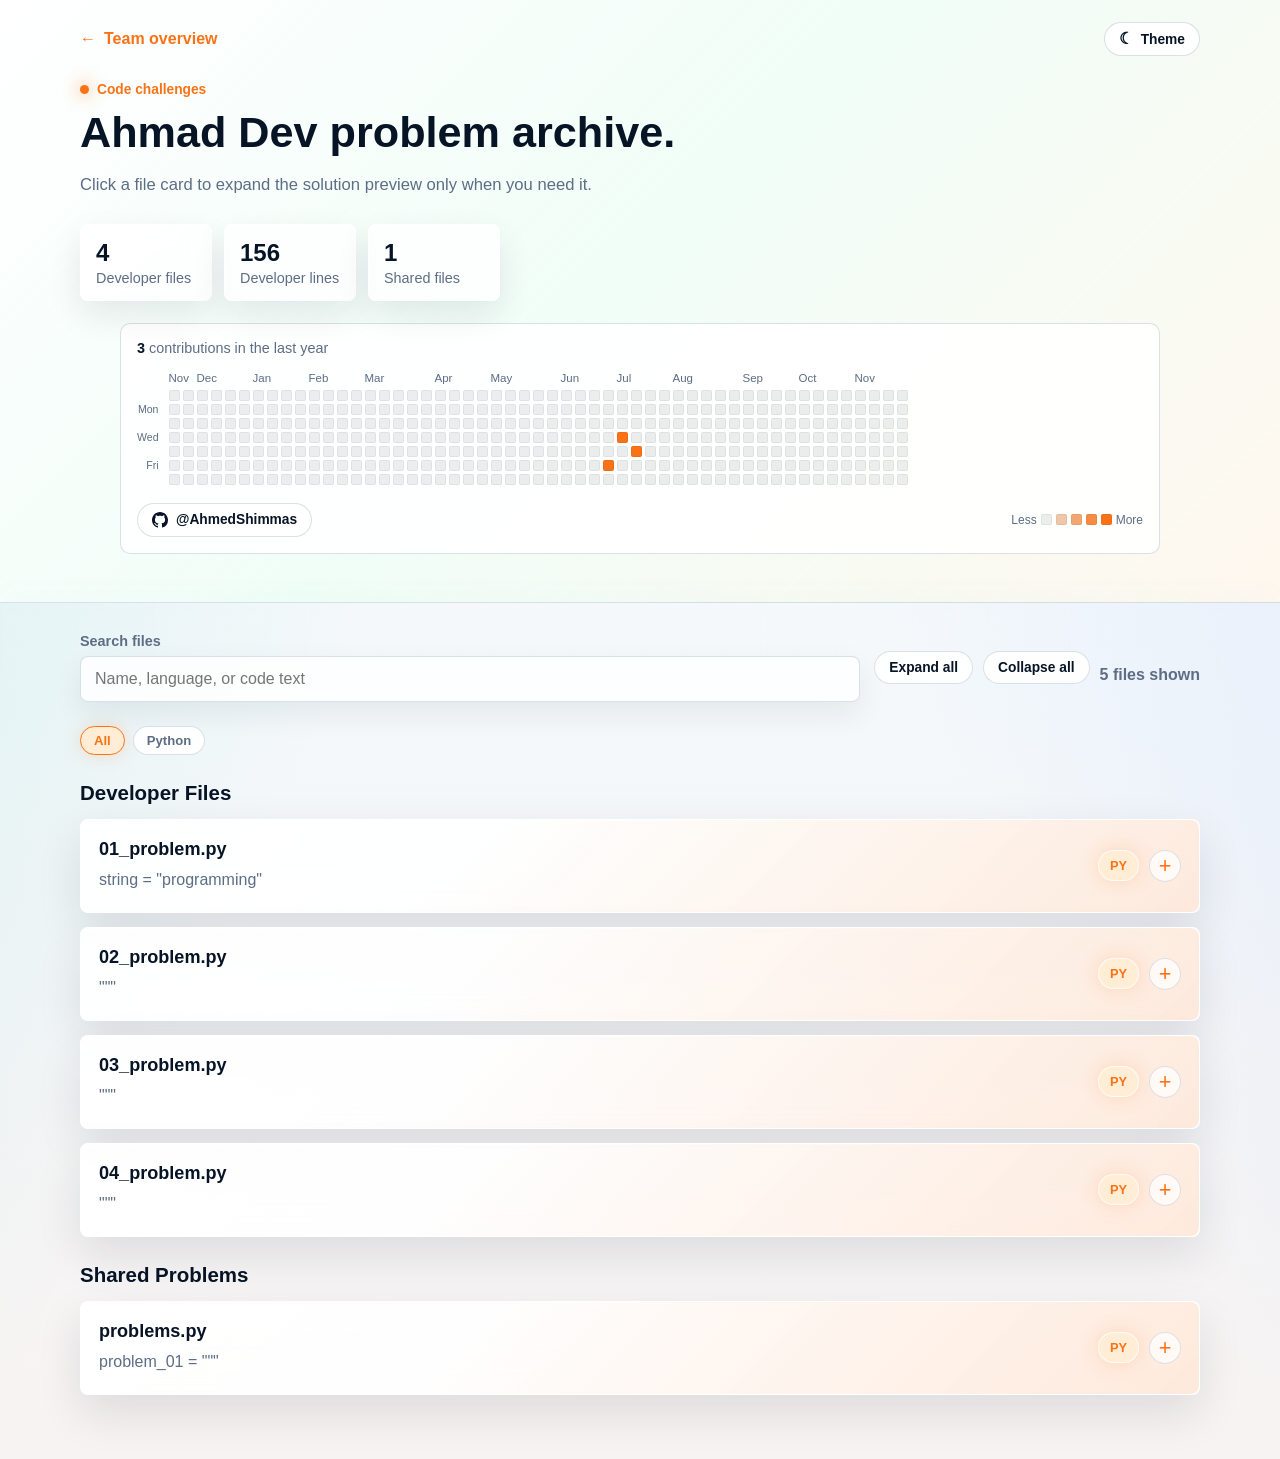
==== commit 43df087c: "chore: regenerate site [skip ci]" ====
--- a/ahmad-dev.html
+++ b/ahmad-dev.html
@@ -61,7 +61,7 @@
           <div class="contrib-inner">
             <div class="contrib-months"><span class="contrib-month" style="--span: 2">Nov</span><span class="contrib-month" style="--span: 4">Dec</span><span class="contrib-month" style="--span: 4">Jan</span><span class="contrib-month" style="--span: 4">Feb</span><span class="contrib-month" style="--span: 5">Mar</span><span class="contrib-month" style="--span: 4">Apr</span><span class="contrib-month" style="--span: 5">May</span><span class="contrib-month" style="--span: 4">Jun</span><span class="contrib-month" style="--span: 4">Jul</span><span class="contrib-month" style="--span: 5">Aug</span><span class="contrib-month" style="--span: 4">Sep</span><span class="contrib-month" style="--span: 4">Oct</span><span class="contrib-month" style="--span: 4">Nov</span></div>
             <div class="contrib-weekdays"><span>Mon</span><span>Wed</span><span>Fri</span></div>
-            <div class="contrib-weeks"><div class="contrib-week"><span class="contrib-day" data-level="0" title="2025-11-23"></span><span class="contrib-day" data-level="0" title="2025-11-24"></span><span class="contrib-day" data-level="0" title="2025-11-25"></span><span class="contrib-day" data-level="0" title="2025-11-26"></span><span class="contrib-day" data-level="0" title="2025-11-27"></span><span class="contrib-day" data-level="0" title="2025-11-28"></span><span class="contrib-day" data-level="0" title="2025-11-29"></span></div><div class="contrib-week"><span class="contrib-day" data-level="0" title="2025-11-30"></span><span class="contrib-day" data-level="0" title="2025-12-01"></span><span class="contrib-day" data-level="0" title="2025-12-02"></span><span class="contrib-day" data-level="0" title="2025-12-03"></span><span class="contrib-day" data-level="0" title="2025-12-04"></span><span class="contrib-day" data-level="0" title="2025-12-05"></span><span class="contrib-day" data-level="0" title="2025-12-06"></span></div><div class="contrib-week"><span class="contrib-day" data-level="0" title="2025-12-07"></span><span class="contrib-day" data-level="0" title="2025-12-08"></span><span class="contrib-day" data-level="0" title="2025-12-09"></span><span class="contrib-day" data-level="0" title="2025-12-10"></span><span class="contrib-day" data-level="0" title="2025-12-11"></span><span class="contrib-day" data-level="0" title="2025-12-12"></span><span class="contrib-day" data-level="0" title="2025-12-13"></span></div><div class="contrib-week"><span class="contrib-day" data-level="0" title="2025-12-14"></span><span class="contrib-day" data-level="0" title="2025-12-15"></span><span class="contrib-day" data-level="0" title="2025-12-16"></span><span class="contrib-day" data-level="0" title="2025-12-17"></span><span class="contrib-day" data-level="0" title="2025-12-18"></span><span class="contrib-day" data-level="0" title="2025-12-19"></span><span class="contrib-day" data-level="0" title="2025-12-20"></span></div><div class="contrib-week"><span class="contrib-day" data-level="0" title="2025-12-21"></span><span class="contrib-day" data-level="0" title="2025-12-22"></span><span class="contrib-day" data-level="0" title="2025-12-23"></span><span class="contrib-day" data-level="0" title="2025-12-24"></span><span class="contrib-day" data-level="0" title="2025-12-25"></span><span class="contrib-day" data-level="0" title="2025-12-26"></span><span class="contrib-day" data-level="0" title="2025-12-27"></span></div><div class="contrib-week"><span class="contrib-day" data-level="0" title="2025-12-28"></span><span class="contrib-day" data-level="0" title="2025-12-29"></span><span class="contrib-day" data-level="0" title="2025-12-30"></span><span class="contrib-day" data-level="0" title="2025-12-31"></span><span class="contrib-day" data-level="0" title="2026-01-01"></span><span class="contrib-day" data-level="0" title="2026-01-02"></span><span class="contrib-day" data-level="0" title="2026-01-03"></span></div><div class="contrib-week"><span class="contrib-day" data-level="0" title="2026-01-04"></span><span class="contrib-day" data-level="0" title="2026-01-05"></span><span class="contrib-day" data-level="0" title="2026-01-06"></span><span class="contrib-day" data-level="0" title="2026-01-07"></span><span class="contrib-day" data-level="0" title="2026-01-08"></span><span class="contrib-day" data-level="0" title="2026-01-09"></span><span class="contrib-day" data-level="0" title="2026-01-10"></span></div><div class="contrib-week"><span class="contrib-day" data-level="0" title="2026-01-11"></span><span class="contrib-day" data-level="0" title="2026-01-12"></span><span class="contrib-day" data-level="0" title="2026-01-13"></span><span class="contrib-day" data-level="0" title="2026-01-14"></span><span class="contrib-day" data-level="0" title="2026-01-15"></span><span class="contrib-day" data-level="0" title="2026-01-16"></span><span class="contrib-day" data-level="0" title="2026-01-17"></span></div><div class="contrib-week"><span class="contrib-day" data-level="0" title="2026-01-18"></span><span class="contrib-day" data-level="0" title="2026-01-19"></span><span class="contrib-day" data-level="0" title="2026-01-20"></span><span class="contrib-day" data-level="0" title="2026-01-21"></span><span class="contrib-day" data-level="0" title="2026-01-22"></span><span class="contrib-day" data-level="0" title="2026-01-23"></span><span class="contrib-day" data-level="0" title="2026-01-24"></span></div><div class="contrib-week"><span class="contrib-day" data-level="0" title="2026-01-25"></span><span class="contrib-day" data-level="0" title="2026-01-26"></span><span class="contrib-day" data-level="0" title="2026-01-27"></span><span class="contrib-day" data-level="0" title="2026-01-28"></span><span class="contrib-day" data-level="0" title="2026-01-29"></span><span class="contrib-day" data-level="0" title="2026-01-30"></span><span class="contrib-day" data-level="0" title="2026-01-31"></span></div><div class="contrib-week"><span class="contrib-day" data-level="0" title="2026-02-01"></span><span class="contrib-day" data-level="0" title="2026-02-02"></span><span class="contrib-day" data-level="0" title="2026-02-03"></span><span class="contrib-day" data-level="0" title="2026-02-04"></span><span class="contrib-day" data-level="0" title="2026-02-05"></span><span class="contrib-day" data-level="0" title="2026-02-06"></span><span class="contrib-day" data-level="0" title="2026-02-07"></span></div><div class="contrib-week"><span class="contrib-day" data-level="0" title="2026-02-08"></span><span class="contrib-day" data-level="0" title="2026-02-09"></span><span class="contrib-day" data-level="0" title="2026-02-10"></span><span class="contrib-day" data-level="0" title="2026-02-11"></span><span class="contrib-day" data-level="0" title="2026-02-12"></span><span class="contrib-day" data-level="0" title="2026-02-13"></span><span class="contrib-day" data-level="0" title="2026-02-14"></span></div><div class="contrib-week"><span class="contrib-day" data-level="0" title="2026-02-15"></span><span class="contrib-day" data-level="0" title="2026-02-16"></span><span class="contrib-day" data-level="0" title="2026-02-17"></span><span class="contrib-day" data-level="0" title="2026-02-18"></span><span class="contrib-day" data-level="0" title="2026-02-19"></span><span class="contrib-day" data-level="0" title="2026-02-20"></span><span class="contrib-day" data-level="0" title="2026-02-21"></span></div><div class="contrib-week"><span class="contrib-day" data-level="0" title="2026-02-22"></span><span class="contrib-day" data-level="0" title="2026-02-23"></span><span class="contrib-day" data-level="0" title="2026-02-24"></span><span class="contrib-day" data-level="0" title="2026-02-25"></span><span class="contrib-day" data-level="0" title="2026-02-26"></span><span class="contrib-day" data-level="0" title="2026-02-27"></span><span class="contrib-day" data-level="0" title="2026-02-28"></span></div><div class="contrib-week"><span class="contrib-day" data-level="0" title="2026-03-01"></span><span class="contrib-day" data-level="0" title="2026-03-02"></span><span class="contrib-day" data-level="0" title="2026-03-03"></span><span class="contrib-day" data-level="0" title="2026-03-04"></span><span class="contrib-day" data-level="0" title="2026-03-05"></span><span class="contrib-day" data-level="0" title="2026-03-06"></span><span class="contrib-day" data-level="0" title="2026-03-07"></span></div><div class="contrib-week"><span class="contrib-day" data-level="0" title="2026-03-08"></span><span class="contrib-day" data-level="0" title="2026-03-09"></span><span class="contrib-day" data-level="0" title="2026-03-10"></span><span class="contrib-day" data-level="0" title="2026-03-11"></span><span class="contrib-day" data-level="0" title="2026-03-12"></span><span class="contrib-day" data-level="0" title="2026-03-13"></span><span class="contrib-day" data-level="0" title="2026-03-14"></span></div><div class="contrib-week"><span class="contrib-day" data-level="0" title="2026-03-15"></span><span class="contrib-day" data-level="0" title="2026-03-16"></span><span class="contrib-day" data-level="0" title="2026-03-17"></span><span class="contrib-day" data-level="0" title="2026-03-18"></span><span class="contrib-day" data-level="0" title="2026-03-19"></span><span class="contrib-day" data-level="0" title="2026-03-20"></span><span class="contrib-day" data-level="0" title="2026-03-21"></span></div><div class="contrib-week"><span class="contrib-day" data-level="0" title="2026-03-22"></span><span class="contrib-day" data-level="0" title="2026-03-23"></span><span class="contrib-day" data-level="0" title="2026-03-24"></span><span class="contrib-day" data-level="0" title="2026-03-25"></span><span class="contrib-day" data-level="0" title="2026-03-26"></span><span class="contrib-day" data-level="0" title="2026-03-27"></span><span class="contrib-day" data-level="0" title="2026-03-28"></span></div><div class="contrib-week"><span class="contrib-day" data-level="0" title="2026-03-29"></span><span class="contrib-day" data-level="0" title="2026-03-30"></span><span class="contrib-day" data-level="0" title="2026-03-31"></span><span class="contrib-day" data-level="0" title="2026-04-01"></span><span class="contrib-day" data-level="0" title="2026-04-02"></span><span class="contrib-day" data-level="0" title="2026-04-03"></span><span class="contrib-day" data-level="0" title="2026-04-04"></span></div><div class="contrib-week"><span class="contrib-day" data-level="0" title="2026-04-05"></span><span class="contrib-day" data-level="0" title="2026-04-06"></span><span class="contrib-day" data-level="0" title="2026-04-07"></span><span class="contrib-day" data-level="0" title="2026-04-08"></span><span class="contrib-day" data-level="0" title="2026-04-09"></span><span class="contrib-day" data-level="0" title="2026-04-10"></span><span class="contrib-day" data-level="0" title="2026-04-11"></span></div><div class="contrib-week"><span class="contrib-day" data-level="0" title="2026-04-12"></span><span class="contrib-day" data-level="0" title="2026-04-13"></span><span class="contrib-day" data-level="0" title="2026-04-14"></span><span class="contrib-day" data-level="0" title="2026-04-15"></span><span class="contrib-day" data-level="0" title="2026-04-16"></span><span class="contrib-day" data-level="0" title="2026-04-17"></span><span class="contrib-day" data-level="0" title="2026-04-18"></span></div><div class="contrib-week"><span class="contrib-day" data-level="0" title="2026-04-19"></span><span class="contrib-day" data-level="0" title="2026-04-20"></span><span class="contrib-day" data-level="0" title="2026-04-21"></span><span class="contrib-day" data-level="0" title="2026-04-22"></span><span class="contrib-day" data-level="0" title="2026-04-23"></span><span class="contrib-day" data-level="0" title="2026-04-24"></span><span class="contrib-day" data-level="0" title="2026-04-25"></span></div><div class="contrib-week"><span class="contrib-day" data-level="0" title="2026-04-26"></span><span class="contrib-day" data-level="0" title="2026-04-27"></span><span class="contrib-day" data-level="0" title="2026-04-28"></span><span class="contrib-day" data-level="0" title="2026-04-29"></span><span class="contrib-day" data-level="0" title="2026-04-30"></span><span class="contrib-day" data-level="0" title="2026-05-01"></span><span class="contrib-day" data-level="0" title="2026-05-02"></span></div><div class="contrib-week"><span class="contrib-day" data-level="0" title="2026-05-03"></span><span class="contrib-day" data-level="0" title="2026-05-04"></span><span class="contrib-day" data-level="0" title="2026-05-05"></span><span class="contrib-day" data-level="0" title="2026-05-06"></span><span class="contrib-day" data-level="0" title="2026-05-07"></span><span class="contrib-day" data-level="0" title="2026-05-08"></span><span class="contrib-day" data-level="0" title="2026-05-09"></span></div><div class="contrib-week"><span class="contrib-day" data-level="0" title="2026-05-10"></span><span class="contrib-day" data-level="0" title="2026-05-11"></span><span class="contrib-day" data-level="0" title="2026-05-12"></span><span class="contrib-day" data-level="0" title="2026-05-13"></span><span class="contrib-day" data-level="0" title="2026-05-14"></span><span class="contrib-day" data-level="0" title="2026-05-15"></span><span class="contrib-day" data-level="0" title="2026-05-16"></span></div><div class="contrib-week"><span class="contrib-day" data-level="0" title="2026-05-17"></span><span class="contrib-day" data-level="0" title="2026-05-18"></span><span class="contrib-day" data-level="0" title="2026-05-19"></span><span class="contrib-day" data-level="0" title="2026-05-20"></span><span class="contrib-day" data-level="0" title="2026-05-21"></span><span class="contrib-day" data-level="0" title="2026-05-22"></span><span class="contrib-day" data-level="0" title="2026-05-23"></span></div><div class="contrib-week"><span class="contrib-day" data-level="0" title="2026-05-24"></span><span class="contrib-day" data-level="0" title="2026-05-25"></span><span class="contrib-day" data-level="0" title="2026-05-26"></span><span class="contrib-day" data-level="0" title="2026-05-27"></span><span class="contrib-day" data-level="0" title="2026-05-28"></span><span class="contrib-day" data-level="0" title="2026-05-29"></span><span class="contrib-day" data-level="0" title="2026-05-30"></span></div><div class="contrib-week"><span class="contrib-day" data-level="0" title="2026-05-31"></span><span class="contrib-day" data-level="0" title="2026-06-01"></span><span class="contrib-day" data-level="0" title="2026-06-02"></span><span class="contrib-day" data-level="0" title="2026-06-03"></span><span class="contrib-day" data-level="0" title="2026-06-04"></span><span class="contrib-day" data-level="0" title="2026-06-05"></span><span class="contrib-day" data-level="0" title="2026-06-06"></span></div><div class="contrib-week"><span class="contrib-day" data-level="0" title="2026-06-07"></span><span class="contrib-day" data-level="0" title="2026-06-08"></span><span class="contrib-day" data-level="0" title="2026-06-09"></span><span class="contrib-day" data-level="0" title="2026-06-10"></span><span class="contrib-day" data-level="0" title="2026-06-11"></span><span class="contrib-day" data-level="0" title="2026-06-12"></span><span class="contrib-day" data-level="0" title="2026-06-13"></span></div><div class="contrib-week"><span class="contrib-day" data-level="0" title="2026-06-14"></span><span class="contrib-day" data-level="0" title="2026-06-15"></span><span class="contrib-day" data-level="0" title="2026-06-16"></span><span class="contrib-day" data-level="0" title="2026-06-17"></span><span class="contrib-day" data-level="0" title="2026-06-18"></span><span class="contrib-day" data-level="0" title="2026-06-19"></span><span class="contrib-day" data-level="0" title="2026-06-20"></span></div><div class="contrib-week"><span class="contrib-day" data-level="0" title="2026-06-21"></span><span class="contrib-day" data-level="0" title="2026-06-22"></span><span class="contrib-day" data-level="0" title="2026-06-23"></span><span class="contrib-day" data-level="0" title="2026-06-24"></span><span class="contrib-day" data-level="0" title="2026-06-25"></span><span class="contrib-day" data-level="0" title="2026-06-26"></span><span class="contrib-day" data-level="0" title="2026-06-27"></span></div><div class="contrib-week"><span class="contrib-day" data-level="0" title="2026-06-28"></span><span class="contrib-day" data-level="0" title="2026-06-29"></span><span class="contrib-day" data-level="0" title="2026-06-30"></span><span class="contrib-day" data-level="0" title="2026-07-01"></span><span class="contrib-day" data-level="0" title="2026-07-02"></span><span class="contrib-day" data-level="4" title="2026-07-03"></span><span class="contrib-day" data-level="0" title="2026-07-04"></span></div><div class="contrib-week"><span class="contrib-day" data-level="0" title="2026-07-05"></span><span class="contrib-day" data-level="0" title="2026-07-06"></span><span class="contrib-day" data-level="0" title="2026-07-07"></span><span class="contrib-day" data-level="4" title="2026-07-08"></span><span class="contrib-day" data-level="0" title="2026-07-09"></span><span class="contrib-day" data-level="0" title="2026-07-10"></span><span class="contrib-day" data-level="0" title="2026-07-11"></span></div><div class="contrib-week"><span class="contrib-day" data-level="0" title="2026-07-12"></span><span class="contrib-day" data-level="0" title="2026-07-13"></span><span class="contrib-day" data-level="0" title="2026-07-14"></span><span class="contrib-day" data-level="0" title="2026-07-15"></span><span class="contrib-day" data-level="4" title="2026-07-16"></span><span class="contrib-day" data-level="0" title="2026-07-17"></span><span class="contrib-day" data-level="0" title="2026-07-18"></span></div><div class="contrib-week"><span class="contrib-day" data-level="0" title="2026-07-19"></span><span class="contrib-day" data-level="0" title="2026-07-20"></span><span class="contrib-day" data-level="0" title="2026-07-21"></span><span class="contrib-day" data-level="0" title="2026-07-22"></span><span class="contrib-day" data-level="0" title="2026-07-23"></span><span class="contrib-day" data-level="0" title="2026-07-24"></span><span class="contrib-day" data-level="0" title="2026-07-25"></span></div><div class="contrib-week"><span class="contrib-day" data-level="0" title="2026-07-26"></span><span class="contrib-day" data-level="0" title="2026-07-27"></span><span class="contrib-day" data-level="0" title="2026-07-28"></span><span class="contrib-day" data-level="0" title="2026-07-29"></span><span class="contrib-day" data-level="0" title="2026-07-30"></span><span class="contrib-day" data-level="0" title="2026-07-31"></span><span class="contrib-day" data-level="0" title="2026-08-01"></span></div><div class="contrib-week"><span class="contrib-day" data-level="0" title="2026-08-02"></span><span class="contrib-day" data-level="0" title="2026-08-03"></span><span class="contrib-day" data-level="0" title="2026-08-04"></span><span class="contrib-day" data-level="0" title="2026-08-05"></span><span class="contrib-day" data-level="0" title="2026-08-06"></span><span class="contrib-day" data-level="0" title="2026-08-07"></span><span class="contrib-day" data-level="0" title="2026-08-08"></span></div><div class="contrib-week"><span class="contrib-day" data-level="0" title="2026-08-09"></span><span class="contrib-day" data-level="0" title="2026-08-10"></span><span class="contrib-day" data-level="0" title="2026-08-11"></span><span class="contrib-day" data-level="0" title="2026-08-12"></span><span class="contrib-day" data-level="0" title="2026-08-13"></span><span class="contrib-day" data-level="0" title="2026-08-14"></span><span class="contrib-day" data-level="0" title="2026-08-15"></span></div><div class="contrib-week"><span class="contrib-day" data-level="0" title="2026-08-16"></span><span class="contrib-day" data-level="0" title="2026-08-17"></span><span class="contrib-day" data-level="0" title="2026-08-18"></span><span class="contrib-day" data-level="0" title="2026-08-19"></span><span class="contrib-day" data-level="0" title="2026-08-20"></span><span class="contrib-day" data-level="0" title="2026-08-21"></span><span class="contrib-day" data-level="0" title="2026-08-22"></span></div><div class="contrib-week"><span class="contrib-day" data-level="0" title="2026-08-23"></span><span class="contrib-day" data-level="0" title="2026-08-24"></span><span class="contrib-day" data-level="0" title="2026-08-25"></span><span class="contrib-day" data-level="0" title="2026-08-26"></span><span class="contrib-day" data-level="0" title="2026-08-27"></span><span class="contrib-day" data-level="0" title="2026-08-28"></span><span class="contrib-day" data-level="0" title="2026-08-29"></span></div><div class="contrib-week"><span class="contrib-day" data-level="0" title="2026-08-30"></span><span class="contrib-day" data-level="0" title="2026-08-31"></span><span class="contrib-day" data-level="0" title="2026-09-01"></span><span class="contrib-day" data-level="0" title="2026-09-02"></span><span class="contrib-day" data-level="0" title="2026-09-03"></span><span class="contrib-day" data-level="0" title="2026-09-04"></span><span class="contrib-day" data-level="0" title="2026-09-05"></span></div><div class="contrib-week"><span class="contrib-day" data-level="0" title="2026-09-06"></span><span class="contrib-day" data-level="0" title="2026-09-07"></span><span class="contrib-day" data-level="0" title="2026-09-08"></span><span class="contrib-day" data-level="0" title="2026-09-09"></span><span class="contrib-day" data-level="0" title="2026-09-10"></span><span class="contrib-day" data-level="0" title="2026-09-11"></span><span class="contrib-day" data-level="0" title="2026-09-12"></span></div><div class="contrib-week"><span class="contrib-day" data-level="0" title="2026-09-13"></span><span class="contrib-day" data-level="0" title="2026-09-14"></span><span class="contrib-day" data-level="0" title="2026-09-15"></span><span class="contrib-day" data-level="0" title="2026-09-16"></span><span class="contrib-day" data-level="0" title="2026-09-17"></span><span class="contrib-day" data-level="0" title="2026-09-18"></span><span class="contrib-day" data-level="0" title="2026-09-19"></span></div><div class="contrib-week"><span class="contrib-day" data-level="0" title="2026-09-20"></span><span class="contrib-day" data-level="0" title="2026-09-21"></span><span class="contrib-day" data-level="0" title="2026-09-22"></span><span class="contrib-day" data-level="0" title="2026-09-23"></span><span class="contrib-day" data-level="0" title="2026-09-24"></span><span class="contrib-day" data-level="0" title="2026-09-25"></span><span class="contrib-day" data-level="0" title="2026-09-26"></span></div><div class="contrib-week"><span class="contrib-day" data-level="0" title="2026-09-27"></span><span class="contrib-day" data-level="0" title="2026-09-28"></span><span class="contrib-day" data-level="0" title="2026-09-29"></span><span class="contrib-day" data-level="0" title="2026-09-30"></span><span class="contrib-day" data-level="0" title="2026-10-01"></span><span class="contrib-day" data-level="0" title="2026-10-02"></span><span class="contrib-day" data-level="0" title="2026-10-03"></span></div><div class="contrib-week"><span class="contrib-day" data-level="0" title="2026-10-04"></span><span class="contrib-day" data-level="0" title="2026-10-05"></span><span class="contrib-day" data-level="0" title="2026-10-06"></span><span class="contrib-day" data-level="0" title="2026-10-07"></span><span class="contrib-day" data-level="0" title="2026-10-08"></span><span class="contrib-day" data-level="0" title="2026-10-09"></span><span class="contrib-day" data-level="0" title="2026-10-10"></span></div><div class="contrib-week"><span class="contrib-day" data-level="0" title="2026-10-11"></span><span class="contrib-day" data-level="0" title="2026-10-12"></span><span class="contrib-day" data-level="0" title="2026-10-13"></span><span class="contrib-day" data-level="0" title="2026-10-14"></span><span class="contrib-day" data-level="0" title="2026-10-15"></span><span class="contrib-day" data-level="0" title="2026-10-16"></span><span class="contrib-day" data-level="0" title="2026-10-17"></span></div><div class="contrib-week"><span class="contrib-day" data-level="0" title="2026-10-18"></span><span class="contrib-day" data-level="0" title="2026-10-19"></span><span class="contrib-day" data-level="0" title="2026-10-20"></span><span class="contrib-day" data-level="0" title="2026-10-21"></span><span class="contrib-day" data-level="0" title="2026-10-22"></span><span class="contrib-day" data-level="0" title="2026-10-23"></span><span class="contrib-day" data-level="0" title="2026-10-24"></span></div><div class="contrib-week"><span class="contrib-day" data-level="0" title="2026-10-25"></span><span class="contrib-day" data-level="0" title="2026-10-26"></span><span class="contrib-day" data-level="0" title="2026-10-27"></span><span class="contrib-day" data-level="0" title="2026-10-28"></span><span class="contrib-day" data-level="0" title="2026-10-29"></span><span class="contrib-day" data-level="0" title="2026-10-30"></span><span class="contrib-day" data-level="0" title="2026-10-31"></span></div><div class="contrib-week"><span class="contrib-day" data-level="0" title="2026-11-01"></span><span class="contrib-day" data-level="0" title="2026-11-02"></span><span class="contrib-day" data-level="0" title="2026-11-03"></span><span class="contrib-day" data-level="0" title="2026-11-04"></span><span class="contrib-day" data-level="0" title="2026-11-05"></span><span class="contrib-day" data-level="0" title="2026-11-06"></span><span class="contrib-day" data-level="0" title="2026-11-07"></span></div><div class="contrib-week"><span class="contrib-day" data-level="0" title="2026-11-08"></span><span class="contrib-day" data-level="0" title="2026-11-09"></span><span class="contrib-day" data-level="0" title="2026-11-10"></span><span class="contrib-day" data-level="0" title="2026-11-11"></span><span class="contrib-day" data-level="0" title="2026-11-12"></span><span class="contrib-day" data-level="0" title="2026-11-13"></span><span class="contrib-day" data-level="0" title="2026-11-14"></span></div><div class="contrib-week"><span class="contrib-day" data-level="0" title="2026-11-15"></span><span class="contrib-day" data-level="0" title="2026-11-16"></span><span class="contrib-day" data-level="0" title="2026-11-17"></span><span class="contrib-day" data-level="0" title="2026-11-18"></span><span class="contrib-day" data-level="0" title="2026-11-19"></span><span class="contrib-day" data-level="0" title="2026-11-20"></span><span class="contrib-day" data-level="0" title="2026-11-21"></span></div><div class="contrib-week"><span class="contrib-day" data-level="0" title="2026-11-22"></span><span class="contrib-day" data-level="0" title="2026-11-23"></span><span class="contrib-day" data-level="0" title="2026-11-24"></span><span class="contrib-day" data-level="0" title="2026-11-25"></span><span class="contrib-day" data-level="0" title="2026-11-26"></span><span class="contrib-day" data-level="0" title="2026-11-27"></span><span class="contrib-day" data-level="e"></span></div></div>
+            <div class="contrib-weeks"><div class="contrib-week"><span class="contrib-day" data-level="0" title="2025-11-23"></span><span class="contrib-day" data-level="0" title="2025-11-24"></span><span class="contrib-day" data-level="0" title="2025-11-25"></span><span class="contrib-day" data-level="0" title="2025-11-26"></span><span class="contrib-day" data-level="0" title="2025-11-27"></span><span class="contrib-day" data-level="0" title="2025-11-28"></span><span class="contrib-day" data-level="0" title="2025-11-29"></span></div><div class="contrib-week"><span class="contrib-day" data-level="0" title="2025-11-30"></span><span class="contrib-day" data-level="0" title="2025-12-01"></span><span class="contrib-day" data-level="0" title="2025-12-02"></span><span class="contrib-day" data-level="0" title="2025-12-03"></span><span class="contrib-day" data-level="0" title="2025-12-04"></span><span class="contrib-day" data-level="0" title="2025-12-05"></span><span class="contrib-day" data-level="0" title="2025-12-06"></span></div><div class="contrib-week"><span class="contrib-day" data-level="0" title="2025-12-07"></span><span class="contrib-day" data-level="0" title="2025-12-08"></span><span class="contrib-day" data-level="0" title="2025-12-09"></span><span class="contrib-day" data-level="0" title="2025-12-10"></span><span class="contrib-day" data-level="0" title="2025-12-11"></span><span class="contrib-day" data-level="0" title="2025-12-12"></span><span class="contrib-day" data-level="0" title="2025-12-13"></span></div><div class="contrib-week"><span class="contrib-day" data-level="0" title="2025-12-14"></span><span class="contrib-day" data-level="0" title="2025-12-15"></span><span class="contrib-day" data-level="0" title="2025-12-16"></span><span class="contrib-day" data-level="0" title="2025-12-17"></span><span class="contrib-day" data-level="0" title="2025-12-18"></span><span class="contrib-day" data-level="0" title="2025-12-19"></span><span class="contrib-day" data-level="0" title="2025-12-20"></span></div><div class="contrib-week"><span class="contrib-day" data-level="0" title="2025-12-21"></span><span class="contrib-day" data-level="0" title="2025-12-22"></span><span class="contrib-day" data-level="0" title="2025-12-23"></span><span class="contrib-day" data-level="0" title="2025-12-24"></span><span class="contrib-day" data-level="0" title="2025-12-25"></span><span class="contrib-day" data-level="0" title="2025-12-26"></span><span class="contrib-day" data-level="0" title="2025-12-27"></span></div><div class="contrib-week"><span class="contrib-day" data-level="0" title="2025-12-28"></span><span class="contrib-day" data-level="0" title="2025-12-29"></span><span class="contrib-day" data-level="0" title="2025-12-30"></span><span class="contrib-day" data-level="0" title="2025-12-31"></span><span class="contrib-day" data-level="0" title="2026-01-01"></span><span class="contrib-day" data-level="0" title="2026-01-02"></span><span class="contrib-day" data-level="0" title="2026-01-03"></span></div><div class="contrib-week"><span class="contrib-day" data-level="0" title="2026-01-04"></span><span class="contrib-day" data-level="0" title="2026-01-05"></span><span class="contrib-day" data-level="0" title="2026-01-06"></span><span class="contrib-day" data-level="0" title="2026-01-07"></span><span class="contrib-day" data-level="0" title="2026-01-08"></span><span class="contrib-day" data-level="0" title="2026-01-09"></span><span class="contrib-day" data-level="0" title="2026-01-10"></span></div><div class="contrib-week"><span class="contrib-day" data-level="0" title="2026-01-11"></span><span class="contrib-day" data-level="0" title="2026-01-12"></span><span class="contrib-day" data-level="0" title="2026-01-13"></span><span class="contrib-day" data-level="0" title="2026-01-14"></span><span class="contrib-day" data-level="0" title="2026-01-15"></span><span class="contrib-day" data-level="0" title="2026-01-16"></span><span class="contrib-day" data-level="0" title="2026-01-17"></span></div><div class="contrib-week"><span class="contrib-day" data-level="0" title="2026-01-18"></span><span class="contrib-day" data-level="0" title="2026-01-19"></span><span class="contrib-day" data-level="0" title="2026-01-20"></span><span class="contrib-day" data-level="0" title="2026-01-21"></span><span class="contrib-day" data-level="0" title="2026-01-22"></span><span class="contrib-day" data-level="0" title="2026-01-23"></span><span class="contrib-day" data-level="0" title="2026-01-24"></span></div><div class="contrib-week"><span class="contrib-day" data-level="0" title="2026-01-25"></span><span class="contrib-day" data-level="0" title="2026-01-26"></span><span class="contrib-day" data-level="0" title="2026-01-27"></span><span class="contrib-day" data-level="0" title="2026-01-28"></span><span class="contrib-day" data-level="0" title="2026-01-29"></span><span class="contrib-day" data-level="0" title="2026-01-30"></span><span class="contrib-day" data-level="0" title="2026-01-31"></span></div><div class="contrib-week"><span class="contrib-day" data-level="0" title="2026-02-01"></span><span class="contrib-day" data-level="0" title="2026-02-02"></span><span class="contrib-day" data-level="0" title="2026-02-03"></span><span class="contrib-day" data-level="0" title="2026-02-04"></span><span class="contrib-day" data-level="0" title="2026-02-05"></span><span class="contrib-day" data-level="0" title="2026-02-06"></span><span class="contrib-day" data-level="0" title="2026-02-07"></span></div><div class="contrib-week"><span class="contrib-day" data-level="0" title="2026-02-08"></span><span class="contrib-day" data-level="0" title="2026-02-09"></span><span class="contrib-day" data-level="0" title="2026-02-10"></span><span class="contrib-day" data-level="0" title="2026-02-11"></span><span class="contrib-day" data-level="0" title="2026-02-12"></span><span class="contrib-day" data-level="0" title="2026-02-13"></span><span class="contrib-day" data-level="0" title="2026-02-14"></span></div><div class="contrib-week"><span class="contrib-day" data-level="0" title="2026-02-15"></span><span class="contrib-day" data-level="0" title="2026-02-16"></span><span class="contrib-day" data-level="0" title="2026-02-17"></span><span class="contrib-day" data-level="0" title="2026-02-18"></span><span class="contrib-day" data-level="0" title="2026-02-19"></span><span class="contrib-day" data-level="0" title="2026-02-20"></span><span class="contrib-day" data-level="0" title="2026-02-21"></span></div><div class="contrib-week"><span class="contrib-day" data-level="0" title="2026-02-22"></span><span class="contrib-day" data-level="0" title="2026-02-23"></span><span class="contrib-day" data-level="0" title="2026-02-24"></span><span class="contrib-day" data-level="0" title="2026-02-25"></span><span class="contrib-day" data-level="0" title="2026-02-26"></span><span class="contrib-day" data-level="0" title="2026-02-27"></span><span class="contrib-day" data-level="0" title="2026-02-28"></span></div><div class="contrib-week"><span class="contrib-day" data-level="0" title="2026-03-01"></span><span class="contrib-day" data-level="0" title="2026-03-02"></span><span class="contrib-day" data-level="0" title="2026-03-03"></span><span class="contrib-day" data-level="0" title="2026-03-04"></span><span class="contrib-day" data-level="0" title="2026-03-05"></span><span class="contrib-day" data-level="0" title="2026-03-06"></span><span class="contrib-day" data-level="0" title="2026-03-07"></span></div><div class="contrib-week"><span class="contrib-day" data-level="0" title="2026-03-08"></span><span class="contrib-day" data-level="0" title="2026-03-09"></span><span class="contrib-day" data-level="0" title="2026-03-10"></span><span class="contrib-day" data-level="0" title="2026-03-11"></span><span class="contrib-day" data-level="0" title="2026-03-12"></span><span class="contrib-day" data-level="0" title="2026-03-13"></span><span class="contrib-day" data-level="0" title="2026-03-14"></span></div><div class="contrib-week"><span class="contrib-day" data-level="0" title="2026-03-15"></span><span class="contrib-day" data-level="0" title="2026-03-16"></span><span class="contrib-day" data-level="0" title="2026-03-17"></span><span class="contrib-day" data-level="0" title="2026-03-18"></span><span class="contrib-day" data-level="0" title="2026-03-19"></span><span class="contrib-day" data-level="0" title="2026-03-20"></span><span class="contrib-day" data-level="0" title="2026-03-21"></span></div><div class="contrib-week"><span class="contrib-day" data-level="0" title="2026-03-22"></span><span class="contrib-day" data-level="0" title="2026-03-23"></span><span class="contrib-day" data-level="0" title="2026-03-24"></span><span class="contrib-day" data-level="0" title="2026-03-25"></span><span class="contrib-day" data-level="0" title="2026-03-26"></span><span class="contrib-day" data-level="0" title="2026-03-27"></span><span class="contrib-day" data-level="0" title="2026-03-28"></span></div><div class="contrib-week"><span class="contrib-day" data-level="0" title="2026-03-29"></span><span class="contrib-day" data-level="0" title="2026-03-30"></span><span class="contrib-day" data-level="0" title="2026-03-31"></span><span class="contrib-day" data-level="0" title="2026-04-01"></span><span class="contrib-day" data-level="0" title="2026-04-02"></span><span class="contrib-day" data-level="0" title="2026-04-03"></span><span class="contrib-day" data-level="0" title="2026-04-04"></span></div><div class="contrib-week"><span class="contrib-day" data-level="0" title="2026-04-05"></span><span class="contrib-day" data-level="0" title="2026-04-06"></span><span class="contrib-day" data-level="0" title="2026-04-07"></span><span class="contrib-day" data-level="0" title="2026-04-08"></span><span class="contrib-day" data-level="0" title="2026-04-09"></span><span class="contrib-day" data-level="0" title="2026-04-10"></span><span class="contrib-day" data-level="0" title="2026-04-11"></span></div><div class="contrib-week"><span class="contrib-day" data-level="0" title="2026-04-12"></span><span class="contrib-day" data-level="0" title="2026-04-13"></span><span class="contrib-day" data-level="0" title="2026-04-14"></span><span class="contrib-day" data-level="0" title="2026-04-15"></span><span class="contrib-day" data-level="0" title="2026-04-16"></span><span class="contrib-day" data-level="0" title="2026-04-17"></span><span class="contrib-day" data-level="0" title="2026-04-18"></span></div><div class="contrib-week"><span class="contrib-day" data-level="0" title="2026-04-19"></span><span class="contrib-day" data-level="0" title="2026-04-20"></span><span class="contrib-day" data-level="0" title="2026-04-21"></span><span class="contrib-day" data-level="0" title="2026-04-22"></span><span class="contrib-day" data-level="0" title="2026-04-23"></span><span class="contrib-day" data-level="0" title="2026-04-24"></span><span class="contrib-day" data-level="0" title="2026-04-25"></span></div><div class="contrib-week"><span class="contrib-day" data-level="0" title="2026-04-26"></span><span class="contrib-day" data-level="0" title="2026-04-27"></span><span class="contrib-day" data-level="0" title="2026-04-28"></span><span class="contrib-day" data-level="0" title="2026-04-29"></span><span class="contrib-day" data-level="0" title="2026-04-30"></span><span class="contrib-day" data-level="0" title="2026-05-01"></span><span class="contrib-day" data-level="0" title="2026-05-02"></span></div><div class="contrib-week"><span class="contrib-day" data-level="0" title="2026-05-03"></span><span class="contrib-day" data-level="0" title="2026-05-04"></span><span class="contrib-day" data-level="0" title="2026-05-05"></span><span class="contrib-day" data-level="0" title="2026-05-06"></span><span class="contrib-day" data-level="0" title="2026-05-07"></span><span class="contrib-day" data-level="0" title="2026-05-08"></span><span class="contrib-day" data-level="0" title="2026-05-09"></span></div><div class="contrib-week"><span class="contrib-day" data-level="0" title="2026-05-10"></span><span class="contrib-day" data-level="0" title="2026-05-11"></span><span class="contrib-day" data-level="0" title="2026-05-12"></span><span class="contrib-day" data-level="0" title="2026-05-13"></span><span class="contrib-day" data-level="0" title="2026-05-14"></span><span class="contrib-day" data-level="0" title="2026-05-15"></span><span class="contrib-day" data-level="0" title="2026-05-16"></span></div><div class="contrib-week"><span class="contrib-day" data-level="0" title="2026-05-17"></span><span class="contrib-day" data-level="0" title="2026-05-18"></span><span class="contrib-day" data-level="0" title="2026-05-19"></span><span class="contrib-day" data-level="0" title="2026-05-20"></span><span class="contrib-day" data-level="0" title="2026-05-21"></span><span class="contrib-day" data-level="0" title="2026-05-22"></span><span class="contrib-day" data-level="0" title="2026-05-23"></span></div><div class="contrib-week"><span class="contrib-day" data-level="0" title="2026-05-24"></span><span class="contrib-day" data-level="0" title="2026-05-25"></span><span class="contrib-day" data-level="0" title="2026-05-26"></span><span class="contrib-day" data-level="0" title="2026-05-27"></span><span class="contrib-day" data-level="0" title="2026-05-28"></span><span class="contrib-day" data-level="0" title="2026-05-29"></span><span class="contrib-day" data-level="0" title="2026-05-30"></span></div><div class="contrib-week"><span class="contrib-day" data-level="0" title="2026-05-31"></span><span class="contrib-day" data-level="0" title="2026-06-01"></span><span class="contrib-day" data-level="0" title="2026-06-02"></span><span class="contrib-day" data-level="0" title="2026-06-03"></span><span class="contrib-day" data-level="0" title="2026-06-04"></span><span class="contrib-day" data-level="0" title="2026-06-05"></span><span class="contrib-day" data-level="0" title="2026-06-06"></span></div><div class="contrib-week"><span class="contrib-day" data-level="0" title="2026-06-07"></span><span class="contrib-day" data-level="0" title="2026-06-08"></span><span class="contrib-day" data-level="0" title="2026-06-09"></span><span class="contrib-day" data-level="0" title="2026-06-10"></span><span class="contrib-day" data-level="0" title="2026-06-11"></span><span class="contrib-day" data-level="0" title="2026-06-12"></span><span class="contrib-day" data-level="0" title="2026-06-13"></span></div><div class="contrib-week"><span class="contrib-day" data-level="0" title="2026-06-14"></span><span class="contrib-day" data-level="0" title="2026-06-15"></span><span class="contrib-day" data-level="0" title="2026-06-16"></span><span class="contrib-day" data-level="0" title="2026-06-17"></span><span class="contrib-day" data-level="0" title="2026-06-18"></span><span class="contrib-day" data-level="0" title="2026-06-19"></span><span class="contrib-day" data-level="0" title="2026-06-20"></span></div><div class="contrib-week"><span class="contrib-day" data-level="0" title="2026-06-21"></span><span class="contrib-day" data-level="0" title="2026-06-22"></span><span class="contrib-day" data-level="0" title="2026-06-23"></span><span class="contrib-day" data-level="0" title="2026-06-24"></span><span class="contrib-day" data-level="0" title="2026-06-25"></span><span class="contrib-day" data-level="0" title="2026-06-26"></span><span class="contrib-day" data-level="0" title="2026-06-27"></span></div><div class="contrib-week"><span class="contrib-day" data-level="0" title="2026-06-28"></span><span class="contrib-day" data-level="0" title="2026-06-29"></span><span class="contrib-day" data-level="0" title="2026-06-30"></span><span class="contrib-day" data-level="0" title="2026-07-01"></span><span class="contrib-day" data-level="0" title="2026-07-02"></span><span class="contrib-day" data-level="4" title="2026-07-03"></span><span class="contrib-day" data-level="0" title="2026-07-04"></span></div><div class="contrib-week"><span class="contrib-day" data-level="0" title="2026-07-05"></span><span class="contrib-day" data-level="0" title="2026-07-06"></span><span class="contrib-day" data-level="0" title="2026-07-07"></span><span class="contrib-day" data-level="4" title="2026-07-08"></span><span class="contrib-day" data-level="0" title="2026-07-09"></span><span class="contrib-day" data-level="0" title="2026-07-10"></span><span class="contrib-day" data-level="0" title="2026-07-11"></span></div><div class="contrib-week"><span class="contrib-day" data-level="0" title="2026-07-12"></span><span class="contrib-day" data-level="0" title="2026-07-13"></span><span class="contrib-day" data-level="0" title="2026-07-14"></span><span class="contrib-day" data-level="0" title="2026-07-15"></span><span class="contrib-day" data-level="4" title="2026-07-16"></span><span class="contrib-day" data-level="0" title="2026-07-17"></span><span class="contrib-day" data-level="0" title="2026-07-18"></span></div><div class="contrib-week"><span class="contrib-day" data-level="0" title="2026-07-19"></span><span class="contrib-day" data-level="0" title="2026-07-20"></span><span class="contrib-day" data-level="0" title="2026-07-21"></span><span class="contrib-day" data-level="0" title="2026-07-22"></span><span class="contrib-day" data-level="0" title="2026-07-23"></span><span class="contrib-day" data-level="0" title="2026-07-24"></span><span class="contrib-day" data-level="0" title="2026-07-25"></span></div><div class="contrib-week"><span class="contrib-day" data-level="0" title="2026-07-26"></span><span class="contrib-day" data-level="0" title="2026-07-27"></span><span class="contrib-day" data-level="0" title="2026-07-28"></span><span class="contrib-day" data-level="0" title="2026-07-29"></span><span class="contrib-day" data-level="0" title="2026-07-30"></span><span class="contrib-day" data-level="0" title="2026-07-31"></span><span class="contrib-day" data-level="0" title="2026-08-01"></span></div><div class="contrib-week"><span class="contrib-day" data-level="0" title="2026-08-02"></span><span class="contrib-day" data-level="0" title="2026-08-03"></span><span class="contrib-day" data-level="0" title="2026-08-04"></span><span class="contrib-day" data-level="0" title="2026-08-05"></span><span class="contrib-day" data-level="0" title="2026-08-06"></span><span class="contrib-day" data-level="0" title="2026-08-07"></span><span class="contrib-day" data-level="0" title="2026-08-08"></span></div><div class="contrib-week"><span class="contrib-day" data-level="0" title="2026-08-09"></span><span class="contrib-day" data-level="0" title="2026-08-10"></span><span class="contrib-day" data-level="0" title="2026-08-11"></span><span class="contrib-day" data-level="0" title="2026-08-12"></span><span class="contrib-day" data-level="0" title="2026-08-13"></span><span class="contrib-day" data-level="0" title="2026-08-14"></span><span class="contrib-day" data-level="0" title="2026-08-15"></span></div><div class="contrib-week"><span class="contrib-day" data-level="0" title="2026-08-16"></span><span class="contrib-day" data-level="0" title="2026-08-17"></span><span class="contrib-day" data-level="0" title="2026-08-18"></span><span class="contrib-day" data-level="0" title="2026-08-19"></span><span class="contrib-day" data-level="0" title="2026-08-20"></span><span class="contrib-day" data-level="0" title="2026-08-21"></span><span class="contrib-day" data-level="0" title="2026-08-22"></span></div><div class="contrib-week"><span class="contrib-day" data-level="0" title="2026-08-23"></span><span class="contrib-day" data-level="0" title="2026-08-24"></span><span class="contrib-day" data-level="0" title="2026-08-25"></span><span class="contrib-day" data-level="0" title="2026-08-26"></span><span class="contrib-day" data-level="0" title="2026-08-27"></span><span class="contrib-day" data-level="0" title="2026-08-28"></span><span class="contrib-day" data-level="0" title="2026-08-29"></span></div><div class="contrib-week"><span class="contrib-day" data-level="0" title="2026-08-30"></span><span class="contrib-day" data-level="0" title="2026-08-31"></span><span class="contrib-day" data-level="0" title="2026-09-01"></span><span class="contrib-day" data-level="0" title="2026-09-02"></span><span class="contrib-day" data-level="0" title="2026-09-03"></span><span class="contrib-day" data-level="0" title="2026-09-04"></span><span class="contrib-day" data-level="0" title="2026-09-05"></span></div><div class="contrib-week"><span class="contrib-day" data-level="0" title="2026-09-06"></span><span class="contrib-day" data-level="0" title="2026-09-07"></span><span class="contrib-day" data-level="0" title="2026-09-08"></span><span class="contrib-day" data-level="0" title="2026-09-09"></span><span class="contrib-day" data-level="0" title="2026-09-10"></span><span class="contrib-day" data-level="0" title="2026-09-11"></span><span class="contrib-day" data-level="0" title="2026-09-12"></span></div><div class="contrib-week"><span class="contrib-day" data-level="0" title="2026-09-13"></span><span class="contrib-day" data-level="0" title="2026-09-14"></span><span class="contrib-day" data-level="0" title="2026-09-15"></span><span class="contrib-day" data-level="0" title="2026-09-16"></span><span class="contrib-day" data-level="0" title="2026-09-17"></span><span class="contrib-day" data-level="0" title="2026-09-18"></span><span class="contrib-day" data-level="0" title="2026-09-19"></span></div><div class="contrib-week"><span class="contrib-day" data-level="0" title="2026-09-20"></span><span class="contrib-day" data-level="0" title="2026-09-21"></span><span class="contrib-day" data-level="0" title="2026-09-22"></span><span class="contrib-day" data-level="0" title="2026-09-23"></span><span class="contrib-day" data-level="0" title="2026-09-24"></span><span class="contrib-day" data-level="0" title="2026-09-25"></span><span class="contrib-day" data-level="0" title="2026-09-26"></span></div><div class="contrib-week"><span class="contrib-day" data-level="0" title="2026-09-27"></span><span class="contrib-day" data-level="0" title="2026-09-28"></span><span class="contrib-day" data-level="0" title="2026-09-29"></span><span class="contrib-day" data-level="0" title="2026-09-30"></span><span class="contrib-day" data-level="0" title="2026-10-01"></span><span class="contrib-day" data-level="0" title="2026-10-02"></span><span class="contrib-day" data-level="0" title="2026-10-03"></span></div><div class="contrib-week"><span class="contrib-day" data-level="0" title="2026-10-04"></span><span class="contrib-day" data-level="0" title="2026-10-05"></span><span class="contrib-day" data-level="0" title="2026-10-06"></span><span class="contrib-day" data-level="0" title="2026-10-07"></span><span class="contrib-day" data-level="0" title="2026-10-08"></span><span class="contrib-day" data-level="0" title="2026-10-09"></span><span class="contrib-day" data-level="0" title="2026-10-10"></span></div><div class="contrib-week"><span class="contrib-day" data-level="0" title="2026-10-11"></span><span class="contrib-day" data-level="0" title="2026-10-12"></span><span class="contrib-day" data-level="0" title="2026-10-13"></span><span class="contrib-day" data-level="0" title="2026-10-14"></span><span class="contrib-day" data-level="0" title="2026-10-15"></span><span class="contrib-day" data-level="0" title="2026-10-16"></span><span class="contrib-day" data-level="0" title="2026-10-17"></span></div><div class="contrib-week"><span class="contrib-day" data-level="0" title="2026-10-18"></span><span class="contrib-day" data-level="0" title="2026-10-19"></span><span class="contrib-day" data-level="0" title="2026-10-20"></span><span class="contrib-day" data-level="0" title="2026-10-21"></span><span class="contrib-day" data-level="0" title="2026-10-22"></span><span class="contrib-day" data-level="0" title="2026-10-23"></span><span class="contrib-day" data-level="0" title="2026-10-24"></span></div><div class="contrib-week"><span class="contrib-day" data-level="0" title="2026-10-25"></span><span class="contrib-day" data-level="0" title="2026-10-26"></span><span class="contrib-day" data-level="0" title="2026-10-27"></span><span class="contrib-day" data-level="0" title="2026-10-28"></span><span class="contrib-day" data-level="0" title="2026-10-29"></span><span class="contrib-day" data-level="0" title="2026-10-30"></span><span class="contrib-day" data-level="0" title="2026-10-31"></span></div><div class="contrib-week"><span class="contrib-day" data-level="0" title="2026-11-01"></span><span class="contrib-day" data-level="0" title="2026-11-02"></span><span class="contrib-day" data-level="0" title="2026-11-03"></span><span class="contrib-day" data-level="0" title="2026-11-04"></span><span class="contrib-day" data-level="0" title="2026-11-05"></span><span class="contrib-day" data-level="0" title="2026-11-06"></span><span class="contrib-day" data-level="0" title="2026-11-07"></span></div><div class="contrib-week"><span class="contrib-day" data-level="0" title="2026-11-08"></span><span class="contrib-day" data-level="0" title="2026-11-09"></span><span class="contrib-day" data-level="0" title="2026-11-10"></span><span class="contrib-day" data-level="0" title="2026-11-11"></span><span class="contrib-day" data-level="0" title="2026-11-12"></span><span class="contrib-day" data-level="0" title="2026-11-13"></span><span class="contrib-day" data-level="0" title="2026-11-14"></span></div><div class="contrib-week"><span class="contrib-day" data-level="0" title="2026-11-15"></span><span class="contrib-day" data-level="0" title="2026-11-16"></span><span class="contrib-day" data-level="0" title="2026-11-17"></span><span class="contrib-day" data-level="0" title="2026-11-18"></span><span class="contrib-day" data-level="0" title="2026-11-19"></span><span class="contrib-day" data-level="0" title="2026-11-20"></span><span class="contrib-day" data-level="0" title="2026-11-21"></span></div><div class="contrib-week"><span class="contrib-day" data-level="0" title="2026-11-22"></span><span class="contrib-day" data-level="0" title="2026-11-23"></span><span class="contrib-day" data-level="0" title="2026-11-24"></span><span class="contrib-day" data-level="0" title="2026-11-25"></span><span class="contrib-day" data-level="0" title="2026-11-26"></span><span class="contrib-day" data-level="0" title="2026-11-27"></span><span class="contrib-day" data-level="0" title="2026-11-28"></span></div></div>
           </div>
         </div>
         <div class="contrib-footer">
